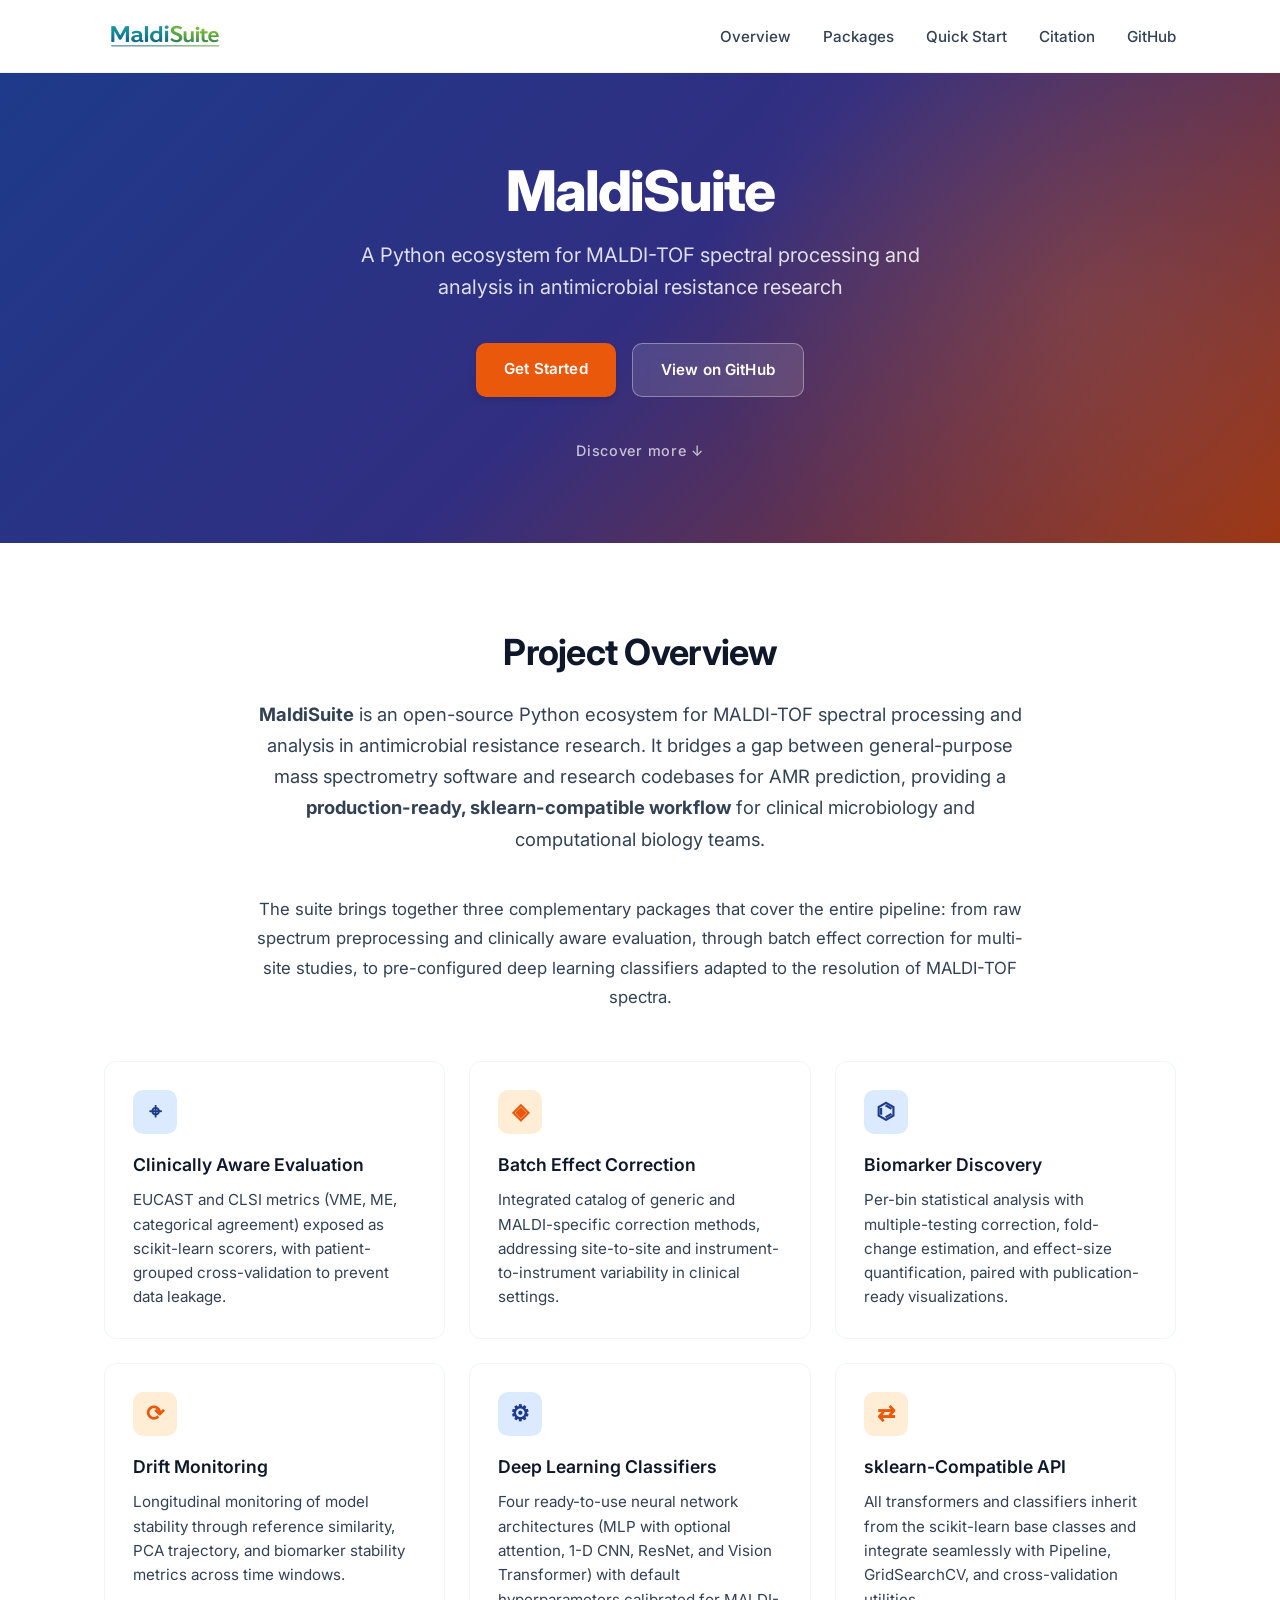
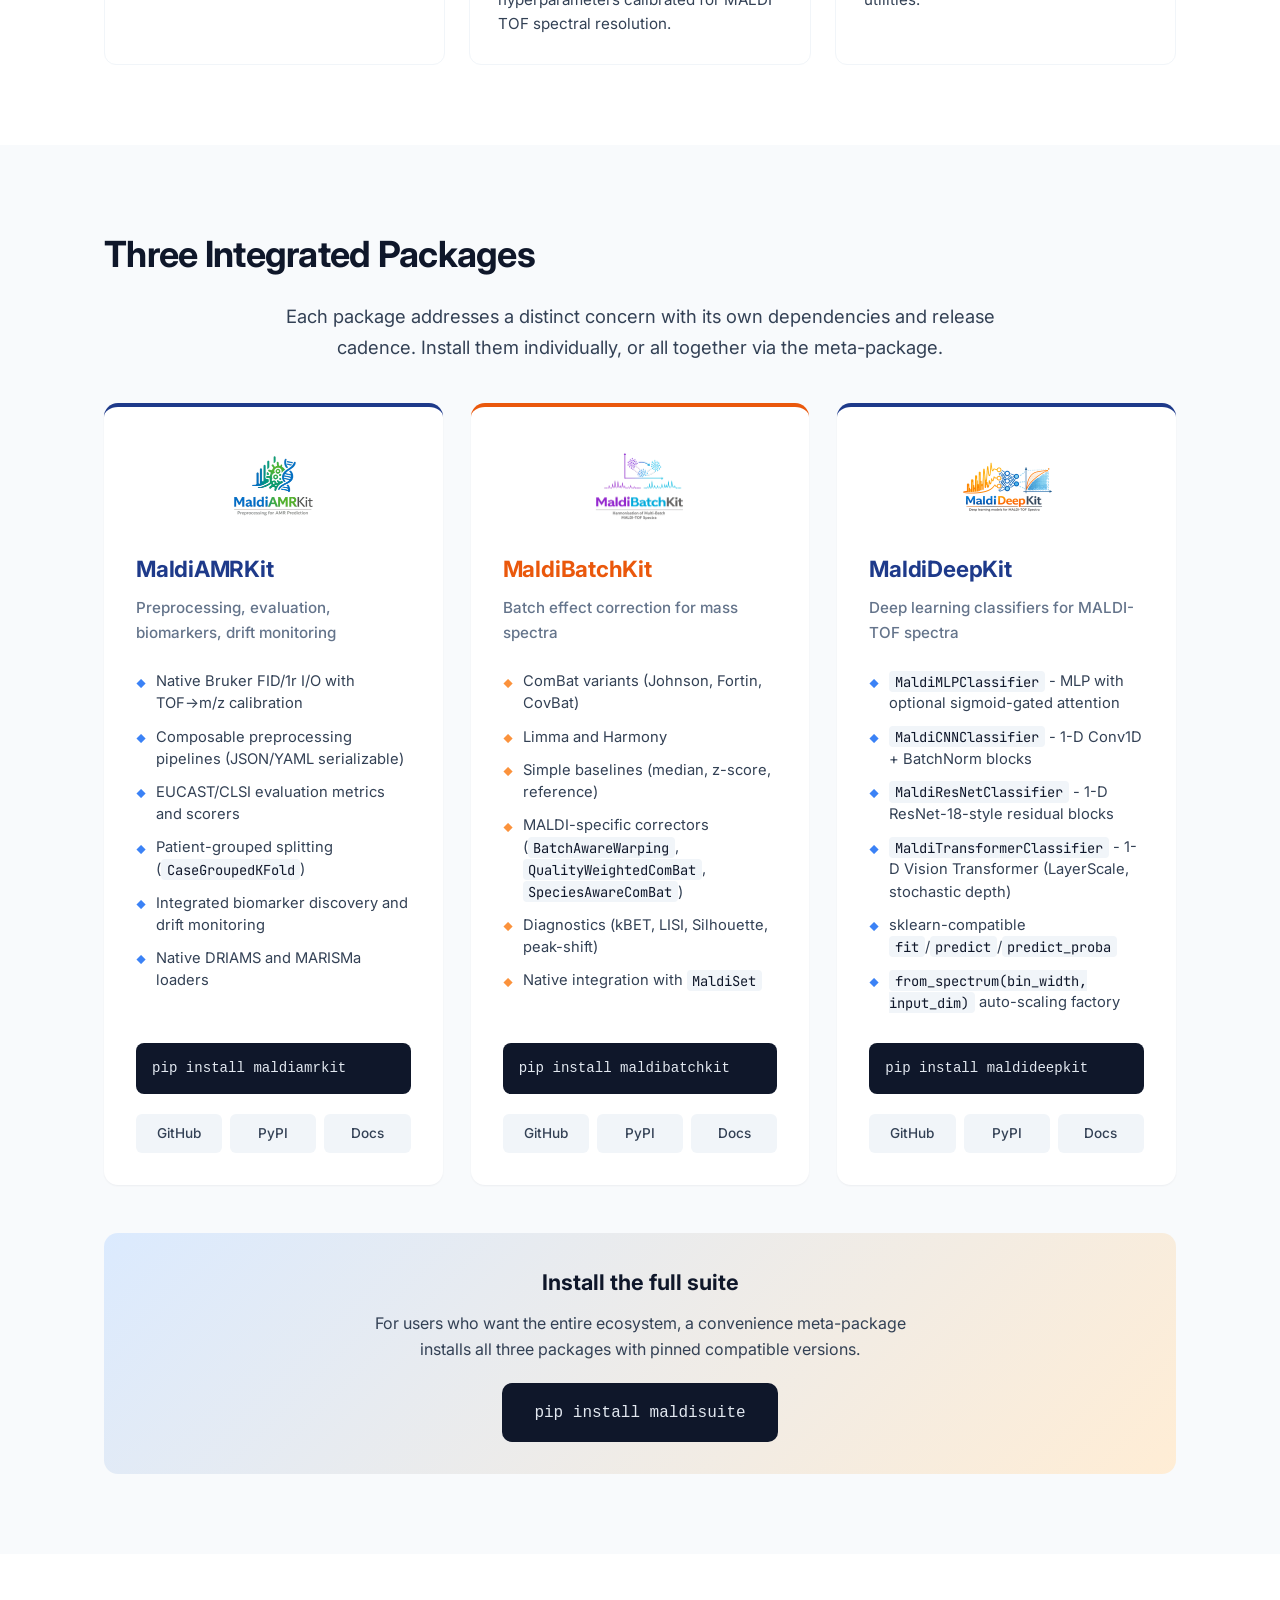
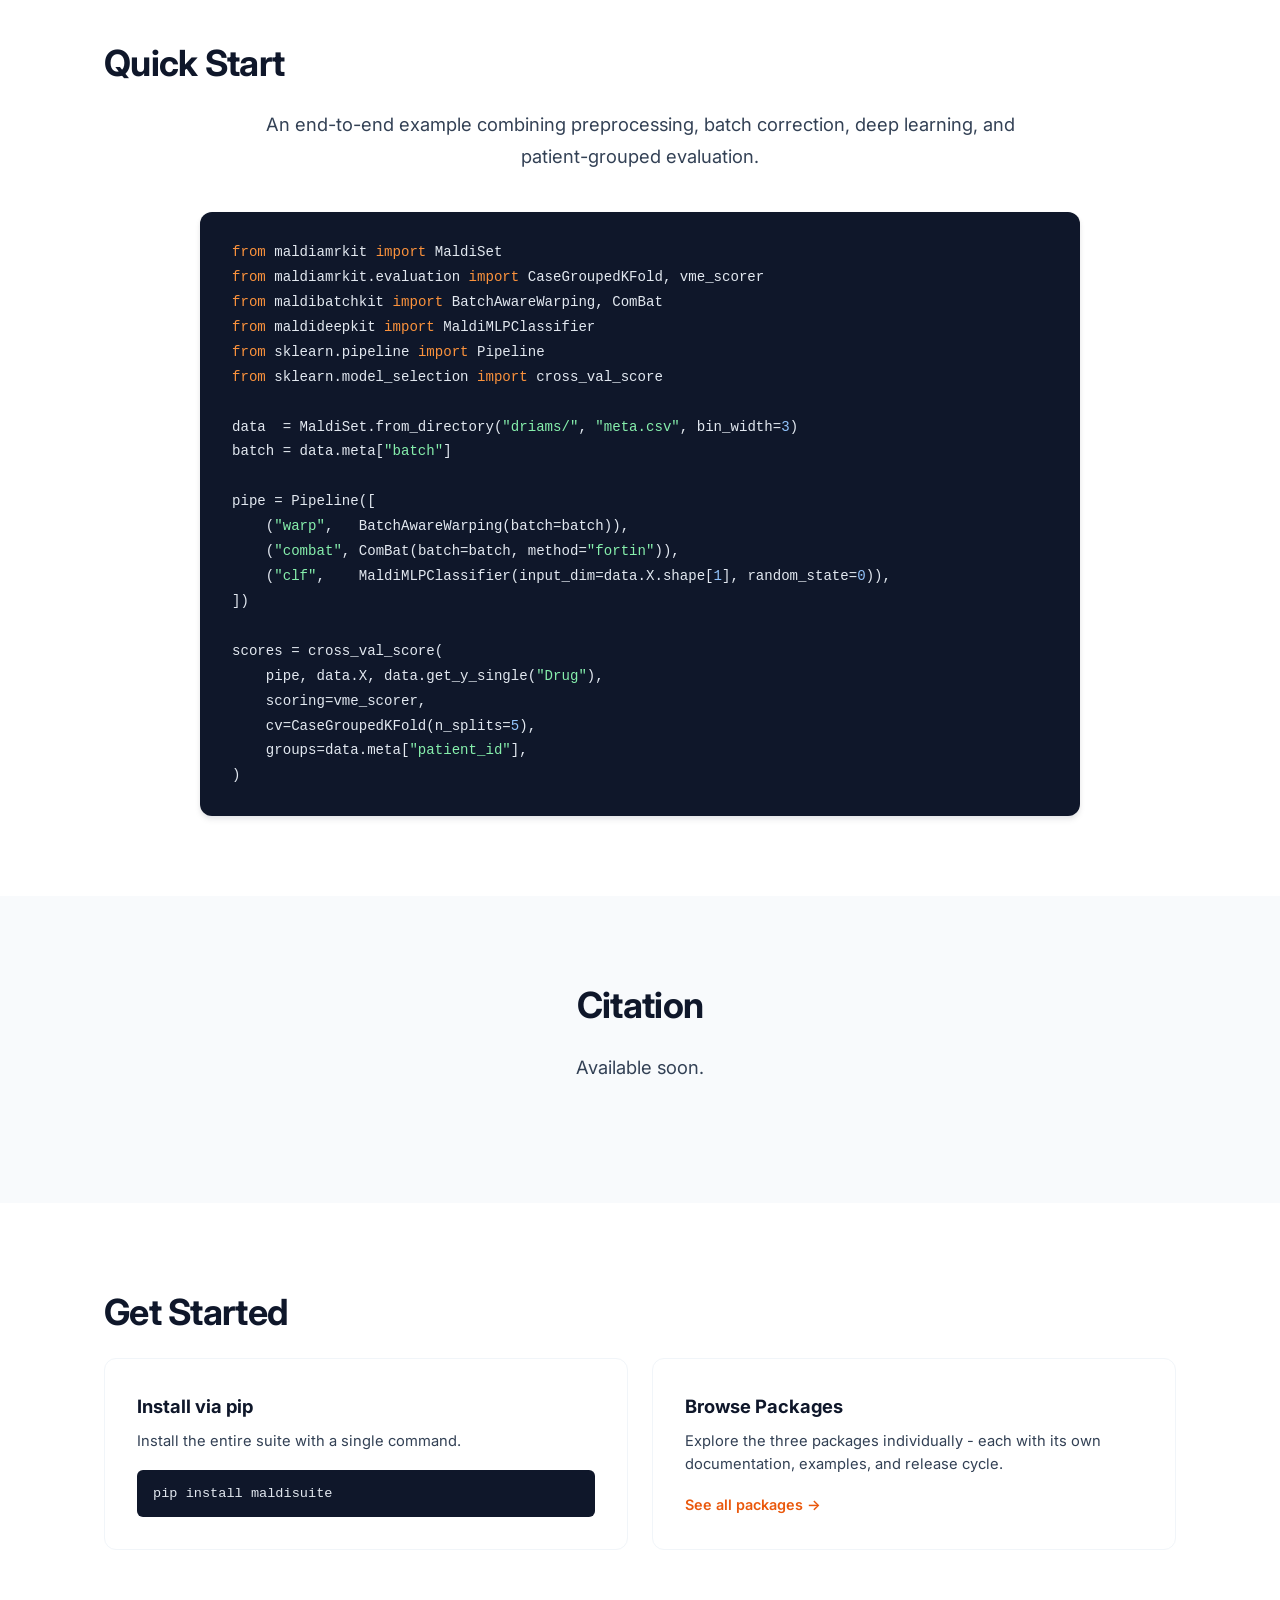
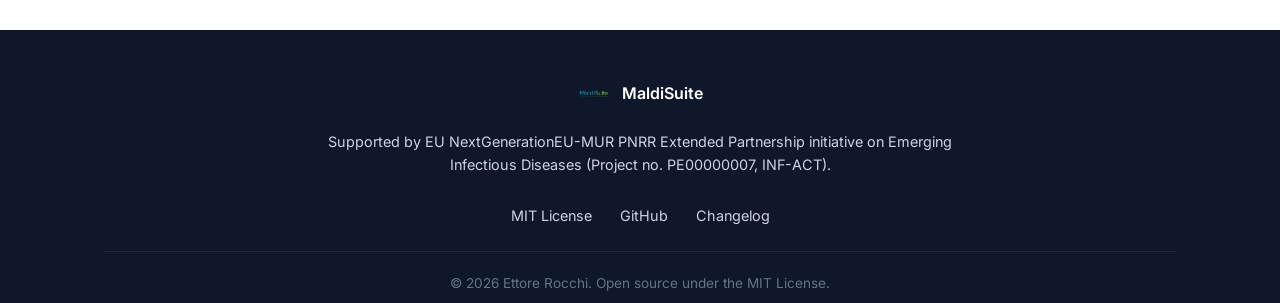
==== index.html @ 47dbbab6 "bump to `0.2.0`" ====
<!DOCTYPE html>
<html lang="en">
<head>
<meta charset="UTF-8" />
<meta name="viewport" content="width=device-width, initial-scale=1.0" />
<title>MaldiSuite - Python Ecosystem for MALDI-TOF Spectral Processing and Analysis in AMR Research</title>
<meta name="description" content="MaldiSuite is a Python ecosystem for MALDI-TOF spectral processing and analysis in antimicrobial resistance research, combining preprocessing, batch correction, and deep learning classifiers." />
<link rel="canonical" href="https://ettorerocchi.github.io/MaldiSuite/" />
<meta name="theme-color" content="#1e3a8a" />
<link rel="icon" type="image/png" sizes="32x32" href="assets/web/favicon-32.png" />
<link rel="apple-touch-icon" sizes="180x180" href="assets/web/apple-touch-icon.png" />

<meta property="og:type" content="website" />
<meta property="og:url" content="https://ettorerocchi.github.io/MaldiSuite/" />
<meta property="og:title" content="MaldiSuite - Python ecosystem for MALDI-TOF AMR research" />
<meta property="og:description" content="A unified Python ecosystem for MALDI-TOF spectral processing and analysis in antimicrobial resistance research: preprocessing, batch correction, and deep learning classifiers in one sklearn-compatible workflow." />
<meta property="og:image" content="https://ettorerocchi.github.io/MaldiSuite/assets/og-preview.png" />
<meta property="og:image:width" content="1200" />
<meta property="og:image:height" content="630" />
<meta property="og:image:alt" content="MaldiSuite - A Python ecosystem for MALDI-TOF spectral processing and analysis in antimicrobial resistance research" />
<meta property="og:site_name" content="MaldiSuite" />

<meta name="twitter:card" content="summary_large_image" />
<meta name="twitter:title" content="MaldiSuite - Python ecosystem for MALDI-TOF AMR research" />
<meta name="twitter:description" content="A unified Python ecosystem for MALDI-TOF spectral processing and analysis in antimicrobial resistance research." />
<meta name="twitter:image" content="https://ettorerocchi.github.io/MaldiSuite/assets/og-preview.png" />
<meta name="twitter:image:alt" content="MaldiSuite landing card" />

<link rel="preconnect" href="https://fonts.googleapis.com">
<link rel="preconnect" href="https://fonts.gstatic.com" crossorigin>
<link href="https://fonts.googleapis.com/css2?family=Inter:wght@400;500;600;700;800&family=JetBrains+Mono:wght@400;500&display=swap" rel="stylesheet">
<link rel="stylesheet" href="css/style.css" />
</head>
<body>

<nav class="navbar">
  <div class="container nav-inner">
    <a href="#" class="nav-brand">
      <img src="assets/web/maldi_suite_logo.png" alt="MaldiSuite" class="brand-logo" width="123" height="32" />
    </a>
    <button class="nav-toggle" id="nav-toggle" aria-label="Toggle navigation" aria-expanded="false" aria-controls="nav-menu">
      <span class="nav-toggle-bar"></span>
      <span class="nav-toggle-bar"></span>
      <span class="nav-toggle-bar"></span>
    </button>
    <ul class="nav-links" id="nav-menu">
      <li><a href="#overview">Overview</a></li>
      <li><a href="#packages">Packages</a></li>
      <li><a href="#quickstart">Quick Start</a></li>
      <li><a href="#citation">Citation</a></li>
      <li><a href="https://github.com/EttoreRocchi/MaldiSuite" target="_blank" rel="noopener">GitHub</a></li>
    </ul>
  </div>
</nav>

<header class="hero">
  <div class="container hero-inner">
    <h1 class="hero-title">MaldiSuite</h1>
    <p class="hero-tagline">
      A Python ecosystem for MALDI-TOF spectral processing and analysis in antimicrobial resistance research
    </p>
    <div class="hero-cta">
      <a href="#quickstart" class="btn btn-primary">Get Started</a>
      <a href="https://github.com/EttoreRocchi/MaldiSuite" target="_blank" rel="noopener" class="btn btn-secondary">View on GitHub</a>
    </div>
    <a href="#overview" class="hero-scroll">Discover more ↓</a>
  </div>
</header>

<section id="overview" class="section section-light">
  <div class="container">
    <h2 class="section-title centered">Project Overview</h2>
    <p class="section-lead centered">
      <strong>MaldiSuite</strong> is an open-source Python ecosystem for MALDI-TOF
      spectral processing and analysis in antimicrobial resistance research.
      It bridges a gap between general-purpose mass spectrometry software and
      research codebases for AMR prediction, providing a <strong>production-ready,
      sklearn-compatible workflow</strong> for clinical microbiology and computational biology teams.
    </p>
    <p class="section-body centered">
      The suite brings together three complementary packages that cover the entire pipeline:
      from raw spectrum preprocessing and clinically aware evaluation, through batch effect
      correction for multi-site studies, to pre-configured deep learning classifiers adapted
      to the resolution of MALDI-TOF spectra.
    </p>

    <div class="feature-grid">
      <div class="feature-card">
        <div class="feature-icon feature-icon-blue">⌖</div>
        <h3>Clinically Aware Evaluation</h3>
        <p>EUCAST and CLSI metrics (VME, ME, categorical agreement) exposed as scikit-learn scorers, with patient-grouped cross-validation to prevent data leakage.</p>
      </div>
      <div class="feature-card">
        <div class="feature-icon feature-icon-orange">◈</div>
        <h3>Batch Effect Correction</h3>
        <p>Integrated catalog of generic and MALDI-specific correction methods, addressing site-to-site and instrument-to-instrument variability in clinical settings.</p>
      </div>
      <div class="feature-card">
        <div class="feature-icon feature-icon-blue">⌬</div>
        <h3>Biomarker Discovery</h3>
        <p>Per-bin statistical analysis with multiple-testing correction, fold-change estimation, and effect-size quantification, paired with publication-ready visualizations.</p>
      </div>
      <div class="feature-card">
        <div class="feature-icon feature-icon-orange">⟳</div>
        <h3>Drift Monitoring</h3>
        <p>Longitudinal monitoring of model stability through reference similarity, PCA trajectory, and biomarker stability metrics across time windows.</p>
      </div>
      <div class="feature-card">
        <div class="feature-icon feature-icon-blue">⚙</div>
        <h3>Deep Learning Classifiers</h3>
        <p>Four ready-to-use neural network architectures (MLP with optional attention, 1-D CNN, ResNet, and Vision Transformer) with default hyperparameters calibrated for MALDI-TOF spectral resolution.</p>
      </div>
      <div class="feature-card">
        <div class="feature-icon feature-icon-orange">⇄</div>
        <h3>sklearn-Compatible API</h3>
        <p>All transformers and classifiers inherit from the scikit-learn base classes and integrate seamlessly with Pipeline, GridSearchCV, and cross-validation utilities.</p>
      </div>
    </div>
  </div>
</section>

<section id="packages" class="section section-alt">
  <div class="container">
    <h2 class="section-title">Three Integrated Packages</h2>
    <p class="section-lead centered">
      Each package addresses a distinct concern with its own dependencies and release cadence.
      Install them individually, or all together via the meta-package.
    </p>

    <div class="package-grid">

      <div class="package-card package-card-blue">
        <img src="assets/web/maldiamrkit_logo.png" alt="MaldiAMRKit logo" class="package-logo" width="96" height="96" loading="lazy" />
        <h3 class="package-name">MaldiAMRKit</h3>
        <p class="package-tagline">Preprocessing, evaluation, biomarkers, drift monitoring</p>
        <ul class="package-features">
          <li>Native Bruker FID/1r I/O with TOF→m/z calibration</li>
          <li>Composable preprocessing pipelines (JSON/YAML serializable)</li>
          <li>EUCAST/CLSI evaluation metrics and scorers</li>
          <li>Patient-grouped splitting (<code>CaseGroupedKFold</code>)</li>
          <li>Integrated biomarker discovery and drift monitoring</li>
          <li>Native DRIAMS and MARISMa loaders</li>
        </ul>
        <div class="copy-wrap">
          <pre class="package-install"><code>pip install maldiamrkit</code></pre>
          <button type="button" class="copy-btn" aria-label="Copy install command">Copy</button>
        </div>
        <div class="package-links">
          <a href="https://github.com/EttoreRocchi/MaldiAMRKit" target="_blank" rel="noopener" class="pkg-link">GitHub</a>
          <a href="https://pypi.org/project/maldiamrkit/" target="_blank" rel="noopener" class="pkg-link">PyPI</a>
          <a href="https://maldiamrkit.readthedocs.io" target="_blank" rel="noopener" class="pkg-link">Docs</a>
        </div>
      </div>

      <div class="package-card package-card-orange">
        <img src="assets/web/maldibatchkit_logo.png" alt="MaldiBatchKit logo" class="package-logo" width="96" height="96" loading="lazy" />
        <h3 class="package-name">MaldiBatchKit</h3>
        <p class="package-tagline">Batch effect correction for mass spectra</p>
        <ul class="package-features">
          <li>ComBat variants (Johnson, Fortin, CovBat)</li>
          <li>Limma and Harmony</li>
          <li>Simple baselines (median, z-score, reference)</li>
          <li>MALDI-specific correctors (<code>BatchAwareWarping</code>, <code>QualityWeightedComBat</code>, <code>SpeciesAwareComBat</code>)</li>
          <li>Diagnostics (kBET, LISI, Silhouette, peak-shift)</li>
          <li>Native integration with <code>MaldiSet</code></li>
        </ul>
        <div class="copy-wrap">
          <pre class="package-install"><code>pip install maldibatchkit</code></pre>
          <button type="button" class="copy-btn" aria-label="Copy install command">Copy</button>
        </div>
        <div class="package-links">
          <a href="https://github.com/EttoreRocchi/MaldiBatchKit" target="_blank" rel="noopener" class="pkg-link">GitHub</a>
          <a href="https://pypi.org/project/maldibatchkit/" target="_blank" rel="noopener" class="pkg-link">PyPI</a>
          <a href="https://maldibatchkit.readthedocs.io" target="_blank" rel="noopener" class="pkg-link">Docs</a>
        </div>
      </div>

      <div class="package-card package-card-blue">
        <img src="assets/web/maldideepkit_logo.png" alt="MaldiDeepKit logo" class="package-logo" width="96" height="96" loading="lazy" />
        <h3 class="package-name">MaldiDeepKit</h3>
        <p class="package-tagline">Deep learning classifiers for MALDI-TOF spectra</p>
        <ul class="package-features">
          <li><code>MaldiMLPClassifier</code> - MLP with optional sigmoid-gated attention</li>
          <li><code>MaldiCNNClassifier</code> - 1-D Conv1D + BatchNorm blocks</li>
          <li><code>MaldiResNetClassifier</code> - 1-D ResNet-18-style residual blocks</li>
          <li><code>MaldiTransformerClassifier</code> - 1-D Vision Transformer (LayerScale, stochastic depth)</li>
          <li>sklearn-compatible <code>fit</code>/<code>predict</code>/<code>predict_proba</code></li>
          <li><code>from_spectrum(bin_width, input_dim)</code> auto-scaling factory</li>
        </ul>
        <div class="copy-wrap">
          <pre class="package-install"><code>pip install maldideepkit</code></pre>
          <button type="button" class="copy-btn" aria-label="Copy install command">Copy</button>
        </div>
        <div class="package-links">
          <a href="https://github.com/EttoreRocchi/MaldiDeepKit" target="_blank" rel="noopener" class="pkg-link">GitHub</a>
          <a href="https://pypi.org/project/maldideepkit/" target="_blank" rel="noopener" class="pkg-link">PyPI</a>
          <a href="https://maldideepkit.readthedocs.io" target="_blank" rel="noopener" class="pkg-link">Docs</a>
        </div>
      </div>

    </div>

    <div class="suite-install">
      <h3>Install the full suite</h3>
      <p>
        For users who want the entire ecosystem, a convenience meta-package
        installs all three packages with pinned compatible versions.
      </p>
      <div class="copy-wrap copy-wrap-suite">
        <pre class="suite-install-cmd"><code>pip install maldisuite</code></pre>
        <button type="button" class="copy-btn copy-btn-suite" aria-label="Copy install command">Copy</button>
      </div>
    </div>
  </div>
</section>

<section id="quickstart" class="section section-light">
  <div class="container">
    <h2 class="section-title">Quick Start</h2>
    <p class="section-lead centered">
      An end-to-end example combining preprocessing, batch correction, deep learning,
      and patient-grouped evaluation.
    </p>
    <pre class="code-block"><code><span class="c-kw">from</span> maldiamrkit <span class="c-kw">import</span> MaldiSet
<span class="c-kw">from</span> maldiamrkit.evaluation <span class="c-kw">import</span> CaseGroupedKFold, vme_scorer
<span class="c-kw">from</span> maldibatchkit <span class="c-kw">import</span> BatchAwareWarping, ComBat
<span class="c-kw">from</span> maldideepkit <span class="c-kw">import</span> MaldiMLPClassifier
<span class="c-kw">from</span> sklearn.pipeline <span class="c-kw">import</span> Pipeline
<span class="c-kw">from</span> sklearn.model_selection <span class="c-kw">import</span> cross_val_score

data  = MaldiSet.from_directory(<span class="c-str">"driams/"</span>, <span class="c-str">"meta.csv"</span>, bin_width=<span class="c-num">3</span>)
batch = data.meta[<span class="c-str">"batch"</span>]

pipe = Pipeline([
    (<span class="c-str">"warp"</span>,   BatchAwareWarping(batch=batch)),
    (<span class="c-str">"combat"</span>, ComBat(batch=batch, method=<span class="c-str">"fortin"</span>)),
    (<span class="c-str">"clf"</span>,    MaldiMLPClassifier(input_dim=data.X.shape[<span class="c-num">1</span>], random_state=<span class="c-num">0</span>)),
])

scores = cross_val_score(
    pipe, data.X, data.get_y_single(<span class="c-str">"Drug"</span>),
    scoring=vme_scorer,
    cv=CaseGroupedKFold(n_splits=<span class="c-num">5</span>),
    groups=data.meta[<span class="c-str">"patient_id"</span>],
)</code></pre>
  </div>
</section>

<section id="citation" class="section section-alt">
  <div class="container">
    <h2 class="section-title centered">Citation</h2>
    <p class="section-lead centered">Available soon.</p>
  </div>
</section>

<section id="get-started" class="section section-light">
  <div class="container">
    <h2 class="section-title">Get Started</h2>
    <div class="cta-grid">
      <a href="https://pypi.org/project/maldisuite/" target="_blank" rel="noopener" class="cta-card">
        <h3>Install via pip</h3>
        <p>Install the entire suite with a single command.</p>
        <pre class="cta-cmd"><code>pip install maldisuite</code></pre>
      </a>
      <a href="#packages" class="cta-card">
        <h3>Browse Packages</h3>
        <p>Explore the three packages individually - each with its own documentation, examples, and release cycle.</p>
        <span class="cta-link">See all packages →</span>
      </a>
    </div>
  </div>
</section>

<footer class="footer">
  <div class="container footer-inner">
    <div class="footer-brand">
      <img src="assets/web/maldi_suite_logo.png" alt="" class="brand-logo-footer" width="32" height="32" />
      <span>MaldiSuite</span>
    </div>
    <p class="footer-funding">
      Supported by EU NextGenerationEU-MUR PNRR Extended Partnership initiative
      on Emerging Infectious Diseases (Project no. PE00000007, INF-ACT).
    </p>
    <div class="footer-links">
      <a href="https://github.com/EttoreRocchi/MaldiSuite/blob/main/LICENSE" target="_blank" rel="noopener">MIT License</a>
      <a href="https://github.com/EttoreRocchi/MaldiSuite" target="_blank" rel="noopener">GitHub</a>
      <a href="https://github.com/EttoreRocchi/MaldiSuite/blob/main/CHANGELOG.md" target="_blank" rel="noopener">Changelog</a>
    </div>
    <p class="footer-copyright">© 2026 Ettore Rocchi. Open source under the MIT License.</p>
  </div>
</footer>

<span id="copy-status" class="sr-only" role="status" aria-live="polite"></span>

<script src="js/main.js"></script>
</body>
</html>
---- css/style.css ----
*, *::before, *::after {
  box-sizing: border-box;
  margin: 0;
  padding: 0;
}

html {
  scroll-behavior: smooth;
  scroll-padding-top: 72px;
}

body {
  font-family: 'Inter', -apple-system, BlinkMacSystemFont, 'Segoe UI', sans-serif;
  font-size: 16px;
  line-height: 1.65;
  color: #0f172a;
  background-color: #ffffff;
  -webkit-font-smoothing: antialiased;
  -moz-osx-font-smoothing: grayscale;
}

:root {
  --blue-primary: #1e3a8a;
  --blue-accent:  #3b82f6;
  --blue-soft:    #dbeafe;
  --orange-primary: #ea580c;
  --orange-accent:  #fb923c;
  --orange-soft:    #ffedd5;
  --gray-900: #0f172a;
  --gray-700: #334155;
  --gray-500: #64748b;
  --gray-300: #cbd5e1;
  --gray-100: #f1f5f9;
  --gray-50:  #f8fafc;
  --white:    #ffffff;
  --shadow-sm: 0 1px 2px rgba(15, 23, 42, 0.05);
  --shadow-md: 0 4px 6px rgba(15, 23, 42, 0.07), 0 2px 4px rgba(15, 23, 42, 0.05);
  --shadow-lg: 0 10px 15px rgba(15, 23, 42, 0.1), 0 4px 6px rgba(15, 23, 42, 0.05);
}

.container {
  max-width: 1120px;
  margin: 0 auto;
  padding: 0 1.5rem;
}

.section {
  padding: 5rem 0;
}

.section-light {
  background-color: var(--white);
}

.section-alt {
  background-color: var(--gray-50);
}

.section-title {
  font-size: 2.25rem;
  font-weight: 700;
  color: var(--gray-900);
  margin-bottom: 1rem;
  text-align: left;
  letter-spacing: -0.02em;
}

.section-lead {
  font-size: 1.15rem;
  color: var(--gray-700);
  margin-bottom: 2.5rem;
  max-width: 780px;
  line-height: 1.7;
}

.section-lead.centered {
  margin-left: auto;
  margin-right: auto;
  text-align: center;
}

.section-title.centered {
  text-align: center;
}

.section-body {
  font-size: 1.05rem;
  color: var(--gray-700);
  margin-bottom: 3rem;
  max-width: 780px;
  line-height: 1.75;
}

.section-body.centered {
  margin-left: auto;
  margin-right: auto;
  text-align: center;
}

.navbar {
  position: sticky;
  top: 0;
  background-color: rgba(255, 255, 255, 0.95);
  backdrop-filter: blur(12px);
  -webkit-backdrop-filter: blur(12px);
  border-bottom: 1px solid var(--gray-100);
  z-index: 100;
}

.nav-inner {
  display: flex;
  align-items: center;
  justify-content: space-between;
  height: 72px;
}

.nav-brand {
  display: flex;
  align-items: center;
  gap: 0.75rem;
  text-decoration: none;
  color: var(--gray-900);
  font-weight: 700;
  font-size: 1.1rem;
}

.nav-links {
  display: flex;
  align-items: center;
  gap: 2rem;
  list-style: none;
}

.nav-links a {
  color: var(--gray-700);
  text-decoration: none;
  font-weight: 500;
  font-size: 0.95rem;
  transition: color 0.15s ease;
}

.nav-links a:hover {
  color: var(--orange-primary);
}

.nav-toggle {
  display: none;
  background: transparent;
  border: 0;
  padding: 0.5rem;
  cursor: pointer;
  width: 40px;
  height: 40px;
  flex-direction: column;
  justify-content: center;
  align-items: center;
  gap: 5px;
  border-radius: 6px;
  transition: background-color 0.15s ease;
}

.nav-toggle:hover {
  background-color: var(--gray-100);
}

.nav-toggle-bar {
  display: block;
  width: 22px;
  height: 2px;
  background-color: var(--gray-900);
  border-radius: 2px;
  transition: transform 0.2s ease, opacity 0.2s ease;
}

.nav-toggle[aria-expanded="true"] .nav-toggle-bar:nth-child(1) {
  transform: translateY(7px) rotate(45deg);
}
.nav-toggle[aria-expanded="true"] .nav-toggle-bar:nth-child(2) {
  opacity: 0;
}
.nav-toggle[aria-expanded="true"] .nav-toggle-bar:nth-child(3) {
  transform: translateY(-7px) rotate(-45deg);
}

@media (max-width: 768px) {
  .nav-toggle {
    display: flex;
  }
  .nav-links {
    position: absolute;
    top: 72px;
    left: 0;
    right: 0;
    flex-direction: column;
    align-items: stretch;
    gap: 0;
    padding: 0.5rem 1.5rem 1rem;
    background-color: rgba(255, 255, 255, 0.98);
    backdrop-filter: blur(12px);
    -webkit-backdrop-filter: blur(12px);
    border-bottom: 1px solid var(--gray-100);
    box-shadow: var(--shadow-md);
    transform: translateY(-12px);
    opacity: 0;
    visibility: hidden;
    pointer-events: none;
    transition: transform 0.2s ease, opacity 0.2s ease, visibility 0.2s ease;
  }
  .nav-links.is-open {
    transform: translateY(0);
    opacity: 1;
    visibility: visible;
    pointer-events: auto;
  }
  .nav-links li {
    width: 100%;
  }
  .nav-links a {
    display: block;
    padding: 0.85rem 0.5rem;
    border-bottom: 1px solid var(--gray-100);
    font-size: 1rem;
  }
  .nav-links li:last-child a {
    border-bottom: 0;
  }
}

.brand-logo {
  height: 32px;
  width: auto;
  display: inline-block;
}

.brand-logo-footer {
  width: 32px;
  height: 32px;
  object-fit: contain;
  border-radius: 6px;
  display: inline-block;
}

.hero {
  background: linear-gradient(135deg, #1e3a8a 0%, #312e81 50%, #9a3412 100%);
  color: var(--white);
  padding: 5.5rem 0 5rem;
  position: relative;
  overflow: hidden;
}

.hero::before {
  content: '';
  position: absolute;
  top: -50%;
  right: -20%;
  width: 70%;
  height: 200%;
  background: radial-gradient(ellipse, rgba(251, 146, 60, 0.15), transparent 60%);
  pointer-events: none;
}

.hero-inner {
  position: relative;
  z-index: 1;
  text-align: center;
}

.hero-title {
  font-size: 3.5rem;
  font-weight: 800;
  letter-spacing: -0.035em;
  margin-bottom: 1rem;
  line-height: 1.1;
}

.hero-tagline {
  font-size: 1.25rem;
  color: rgba(255, 255, 255, 0.85);
  max-width: 620px;
  margin: 0 auto 2.5rem;
  line-height: 1.6;
  font-weight: 400;
}

.hero-cta {
  display: flex;
  gap: 1rem;
  justify-content: center;
  flex-wrap: wrap;
  margin-bottom: 2.5rem;
}

.hero-scroll {
  color: rgba(255, 255, 255, 0.7);
  text-decoration: none;
  font-size: 0.9rem;
  font-weight: 500;
  letter-spacing: 0.05em;
  transition: color 0.15s ease;
}

.hero-scroll:hover {
  color: var(--orange-accent);
}

@media (max-width: 640px) {
  .hero-title {
    font-size: 2.25rem;
  }
  .hero-tagline {
    font-size: 1.05rem;
  }
}

.btn {
  display: inline-block;
  padding: 0.85rem 1.75rem;
  border-radius: 10px;
  font-weight: 600;
  font-size: 0.95rem;
  text-decoration: none;
  cursor: pointer;
  border: none;
  transition: all 0.2s ease;
  letter-spacing: 0.01em;
}

.btn-primary {
  background-color: var(--orange-primary);
  color: var(--white);
  box-shadow: var(--shadow-md);
}

.btn-primary:hover {
  background-color: var(--orange-accent);
  transform: translateY(-1px);
  box-shadow: var(--shadow-lg);
}

.btn-secondary {
  background-color: rgba(255, 255, 255, 0.12);
  color: var(--white);
  border: 1px solid rgba(255, 255, 255, 0.35);
  backdrop-filter: blur(8px);
}

.btn-secondary:hover {
  background-color: rgba(255, 255, 255, 0.22);
  border-color: rgba(255, 255, 255, 0.55);
}

.btn-outline {
  background-color: transparent;
  color: var(--blue-primary);
  border: 1.5px solid var(--blue-primary);
  font-family: inherit;
  font-size: 0.9rem;
}

.btn-outline:hover {
  background-color: var(--blue-primary);
  color: var(--white);
}

.feature-grid {
  display: grid;
  grid-template-columns: repeat(auto-fit, minmax(280px, 1fr));
  gap: 1.5rem;
  margin-top: 2rem;
}

.feature-card {
  background-color: var(--white);
  padding: 1.75rem;
  border-radius: 12px;
  border: 1px solid var(--gray-100);
  transition: transform 0.2s ease, box-shadow 0.2s ease, border-color 0.2s ease;
}

.feature-card:hover {
  transform: translateY(-3px);
  box-shadow: var(--shadow-md);
  border-color: var(--gray-300);
}

.feature-icon {
  display: inline-flex;
  align-items: center;
  justify-content: center;
  width: 44px;
  height: 44px;
  border-radius: 10px;
  font-size: 1.4rem;
  font-weight: 600;
  margin-bottom: 1rem;
}

.feature-icon-blue {
  background-color: var(--blue-soft);
  color: var(--blue-primary);
}

.feature-icon-orange {
  background-color: var(--orange-soft);
  color: var(--orange-primary);
}

.feature-card h3 {
  font-size: 1.1rem;
  font-weight: 600;
  margin-bottom: 0.6rem;
  color: var(--gray-900);
}

.feature-card p {
  font-size: 0.95rem;
  color: var(--gray-700);
  line-height: 1.6;
}

.package-grid {
  display: grid;
  grid-template-columns: repeat(auto-fit, minmax(320px, 1fr));
  gap: 1.75rem;
  margin-top: 2rem;
}

.package-card {
  background-color: var(--white);
  border-radius: 14px;
  padding: 2rem;
  border-top: 4px solid;
  box-shadow: var(--shadow-sm);
  transition: transform 0.2s ease, box-shadow 0.2s ease;
  display: flex;
  flex-direction: column;
}

.package-card:hover {
  transform: translateY(-4px);
  box-shadow: var(--shadow-lg);
}

.package-card-blue {
  border-top-color: var(--blue-primary);
}

.package-card-orange {
  border-top-color: var(--orange-primary);
}

.package-logo {
  display: block;
  width: 96px;
  height: 96px;
  object-fit: contain;
  margin: 0 auto 1rem;
}

.package-name {
  font-size: 1.4rem;
  font-weight: 700;
  margin-bottom: 0.4rem;
  color: var(--gray-900);
  letter-spacing: -0.01em;
}

.package-card-blue .package-name {
  color: var(--blue-primary);
}

.package-card-orange .package-name {
  color: var(--orange-primary);
}

.package-tagline {
  font-size: 0.95rem;
  color: var(--gray-500);
  margin-bottom: 1.25rem;
  font-weight: 500;
}

.package-features {
  list-style: none;
  margin-bottom: 1.5rem;
  flex-grow: 1;
}

.package-features li {
  font-size: 0.92rem;
  color: var(--gray-700);
  padding: 0.35rem 0 0.35rem 1.25rem;
  position: relative;
  line-height: 1.5;
}

.package-features li::before {
  content: '◆';
  position: absolute;
  left: 0;
  color: var(--blue-accent);
  font-size: 0.6rem;
  top: 0.75rem;
}

.package-card-orange .package-features li::before {
  color: var(--orange-accent);
}

.package-features code {
  font-family: 'JetBrains Mono', ui-monospace, monospace;
  font-size: 0.86rem;
  background-color: var(--gray-100);
  padding: 0.1rem 0.35rem;
  border-radius: 4px;
  color: var(--gray-900);
}

.package-install {
  background-color: var(--gray-900);
  color: #e2e8f0;
  padding: 0.85rem 1rem;
  border-radius: 8px;
  font-family: 'JetBrains Mono', ui-monospace, monospace;
  font-size: 0.88rem;
  margin-bottom: 0;
  overflow-x: auto;
}

.package-install code {
  background: none;
  color: inherit;
  padding: 0;
}

.copy-wrap {
  position: relative;
  margin-bottom: 1.25rem;
}

.copy-btn {
  position: absolute;
  top: 0.4rem;
  right: 0.4rem;
  padding: 0.25rem 0.6rem;
  font-family: 'JetBrains Mono', ui-monospace, monospace;
  font-size: 0.72rem;
  font-weight: 500;
  letter-spacing: 0.02em;
  color: #e2e8f0;
  background-color: rgba(255, 255, 255, 0.08);
  border: 1px solid rgba(255, 255, 255, 0.15);
  border-radius: 5px;
  cursor: pointer;
  opacity: 0;
  transition: opacity 0.15s ease, background-color 0.15s ease, color 0.15s ease, border-color 0.15s ease;
}

.copy-wrap:hover .copy-btn,
.copy-btn:focus-visible {
  opacity: 1;
}

.copy-btn:hover {
  background-color: rgba(255, 255, 255, 0.18);
  border-color: rgba(255, 255, 255, 0.3);
}

.copy-btn.is-copied {
  opacity: 1;
  background-color: rgba(34, 197, 94, 0.18);
  border-color: rgba(34, 197, 94, 0.5);
  color: #86efac;
}

.copy-wrap-suite {
  display: inline-block;
  margin-bottom: 0;
}

.copy-btn-suite {
  top: 0.55rem;
  right: 0.55rem;
}

@media (max-width: 768px) {
  .copy-btn {
    opacity: 1;
  }
}

.package-links {
  display: flex;
  gap: 0.5rem;
  flex-wrap: wrap;
}

.pkg-link {
  flex: 1;
  text-align: center;
  padding: 0.5rem 0.75rem;
  border-radius: 6px;
  text-decoration: none;
  font-size: 0.85rem;
  font-weight: 500;
  background-color: var(--gray-100);
  color: var(--gray-700);
  transition: background-color 0.15s ease, color 0.15s ease;
  min-width: 70px;
}

.pkg-link:hover {
  background-color: var(--blue-primary);
  color: var(--white);
}

.package-card-orange .pkg-link:hover {
  background-color: var(--orange-primary);
}

.suite-install {
  margin-top: 3rem;
  padding: 2rem;
  background: linear-gradient(135deg, var(--blue-soft) 0%, var(--orange-soft) 100%);
  border-radius: 14px;
  text-align: center;
}

.suite-install h3 {
  font-size: 1.35rem;
  font-weight: 700;
  color: var(--gray-900);
  margin-bottom: 0.6rem;
}

.suite-install p {
  font-size: 1rem;
  color: var(--gray-700);
  margin-bottom: 1.25rem;
  max-width: 560px;
  margin-left: auto;
  margin-right: auto;
}

.suite-install-cmd {
  display: inline-block;
  background-color: var(--gray-900);
  color: #e2e8f0;
  padding: 1rem 2rem;
  border-radius: 10px;
  font-family: 'JetBrains Mono', ui-monospace, monospace;
  font-size: 1rem;
  font-weight: 500;
}

.suite-install-cmd code {
  background: none;
  color: inherit;
}

.code-block {
  background-color: var(--gray-900);
  color: #e2e8f0;
  padding: 1.75rem 2rem;
  border-radius: 12px;
  font-family: 'JetBrains Mono', ui-monospace, monospace;
  font-size: 0.88rem;
  line-height: 1.7;
  overflow-x: auto;
  box-shadow: var(--shadow-md);
  max-width: 880px;
  margin: 2rem auto 0;
}

.code-block .c-kw { color: #fb923c; font-weight: 500; }
.code-block .c-str { color: #86efac; }
.code-block .c-num { color: #93c5fd; }

.cta-grid {
  display: grid;
  grid-template-columns: repeat(auto-fit, minmax(280px, 1fr));
  gap: 1.5rem;
}

.cta-card {
  background-color: var(--white);
  border: 1px solid var(--gray-100);
  border-radius: 12px;
  padding: 2rem;
  text-decoration: none;
  color: inherit;
  transition: all 0.2s ease;
  display: flex;
  flex-direction: column;
}

.cta-card:hover {
  border-color: var(--blue-accent);
  transform: translateY(-3px);
  box-shadow: var(--shadow-md);
}

.cta-card h3 {
  font-size: 1.15rem;
  font-weight: 700;
  color: var(--gray-900);
  margin-bottom: 0.5rem;
}

.cta-card p {
  font-size: 0.92rem;
  color: var(--gray-700);
  margin-bottom: 1rem;
  flex-grow: 1;
  line-height: 1.6;
}

.cta-link {
  color: var(--orange-primary);
  font-weight: 600;
  font-size: 0.9rem;
}

.cta-cmd {
  background-color: var(--gray-900);
  color: #e2e8f0;
  padding: 0.7rem 1rem;
  border-radius: 6px;
  font-family: 'JetBrains Mono', ui-monospace, monospace;
  font-size: 0.85rem;
}

.cta-cmd code {
  background: none;
  color: inherit;
}

.citation-card {
  max-width: 780px;
  margin: 0 auto;
  background-color: var(--white);
  border: 1px solid var(--gray-100);
  border-radius: 14px;
  padding: 1.75rem 1.75rem 1.5rem;
  box-shadow: var(--shadow-sm);
}

.citation-status {
  display: flex;
  align-items: center;
  flex-wrap: wrap;
  gap: 0.75rem;
  margin-bottom: 1.1rem;
}

.citation-badge {
  display: inline-block;
  padding: 0.25rem 0.7rem;
  background-color: var(--orange-soft);
  color: var(--orange-primary);
  border-radius: 999px;
  font-size: 0.78rem;
  font-weight: 600;
  letter-spacing: 0.04em;
  text-transform: uppercase;
}

.citation-venue {
  font-size: 0.92rem;
  color: var(--gray-500);
  font-weight: 500;
}

.citation-note {
  font-size: 0.95rem;
  color: var(--gray-700);
  margin-bottom: 0.75rem;
}

.citation-bib {
  background-color: var(--gray-900);
  color: #e2e8f0;
  padding: 1.1rem 1.25rem;
  border-radius: 10px;
  font-family: 'JetBrains Mono', ui-monospace, monospace;
  font-size: 0.82rem;
  line-height: 1.55;
  overflow-x: auto;
  margin: 0;
}

.citation-bib code {
  background: none;
  color: inherit;
  padding: 0;
}

.footer {
  background-color: var(--gray-900);
  color: var(--gray-300);
  padding: 3rem 0 2rem;
}

.footer-inner {
  text-align: center;
}

.footer-brand {
  display: inline-flex;
  align-items: center;
  gap: 0.75rem;
  margin-bottom: 1.25rem;
  color: var(--white);
  font-weight: 600;
  font-size: 1rem;
}

.footer-funding {
  font-size: 0.9rem;
  color: var(--gray-300);
  max-width: 640px;
  margin: 0 auto 1.75rem;
  line-height: 1.6;
}

.footer-links {
  display: flex;
  justify-content: center;
  gap: 1.75rem;
  flex-wrap: wrap;
  margin-bottom: 1.5rem;
}

.footer-links a {
  color: var(--gray-300);
  text-decoration: none;
  font-size: 0.9rem;
  transition: color 0.15s ease;
}

.footer-links a:hover {
  color: var(--orange-accent);
}

.footer-copyright {
  font-size: 0.85rem;
  color: var(--gray-500);
  margin-top: 1rem;
  padding-top: 1.25rem;
  border-top: 1px solid #1e293b;
}

@media (max-width: 640px) {
  .section {
    padding: 3.5rem 0;
  }
  .section-title {
    font-size: 1.75rem;
  }
  .code-block {
    font-size: 0.78rem;
    padding: 1.25rem;
  }
}

.sr-only {
  position: absolute;
  width: 1px;
  height: 1px;
  padding: 0;
  margin: -1px;
  overflow: hidden;
  clip: rect(0, 0, 0, 0);
  white-space: nowrap;
  border: 0;
}

@media (prefers-reduced-motion: reduce) {
  html {
    scroll-behavior: auto;
  }
  *,
  *::before,
  *::after {
    animation-duration: 0.01ms !important;
    animation-iteration-count: 1 !important;
    transition-duration: 0.01ms !important;
    scroll-behavior: auto !important;
  }
}
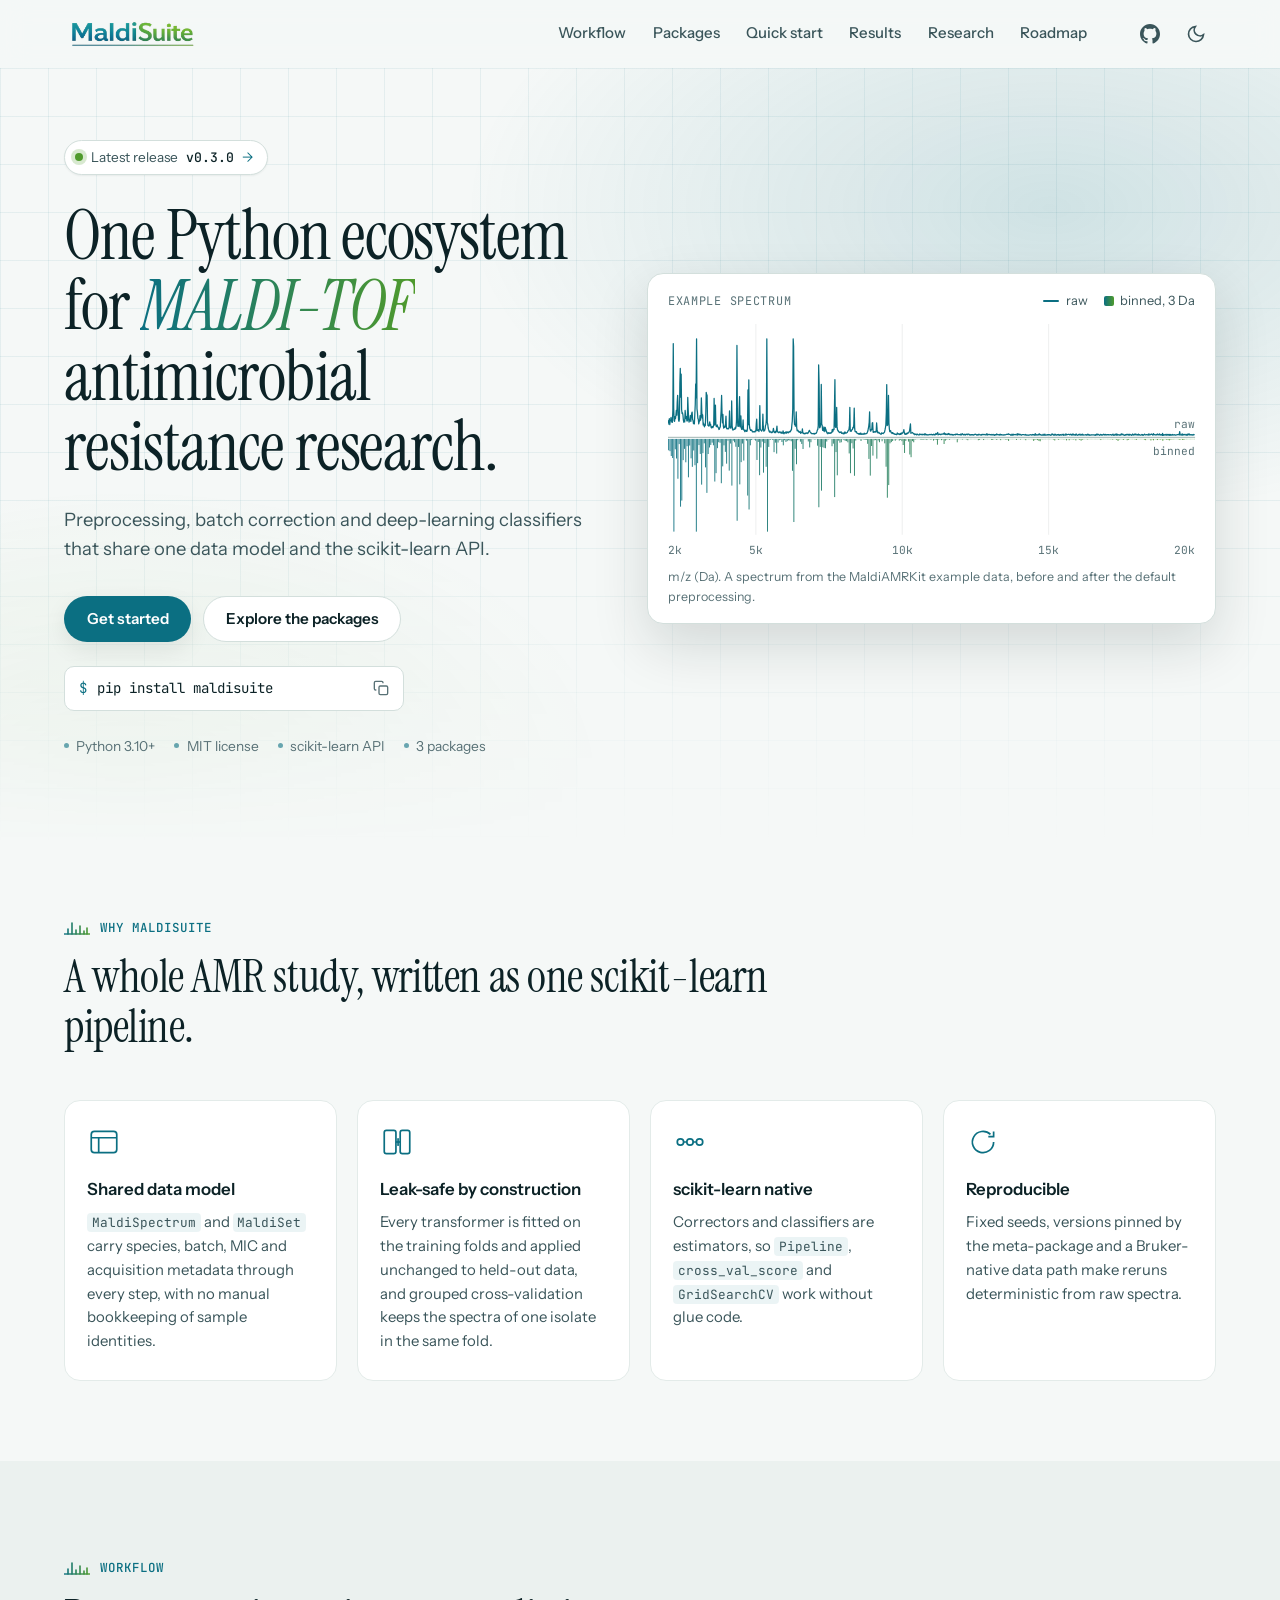
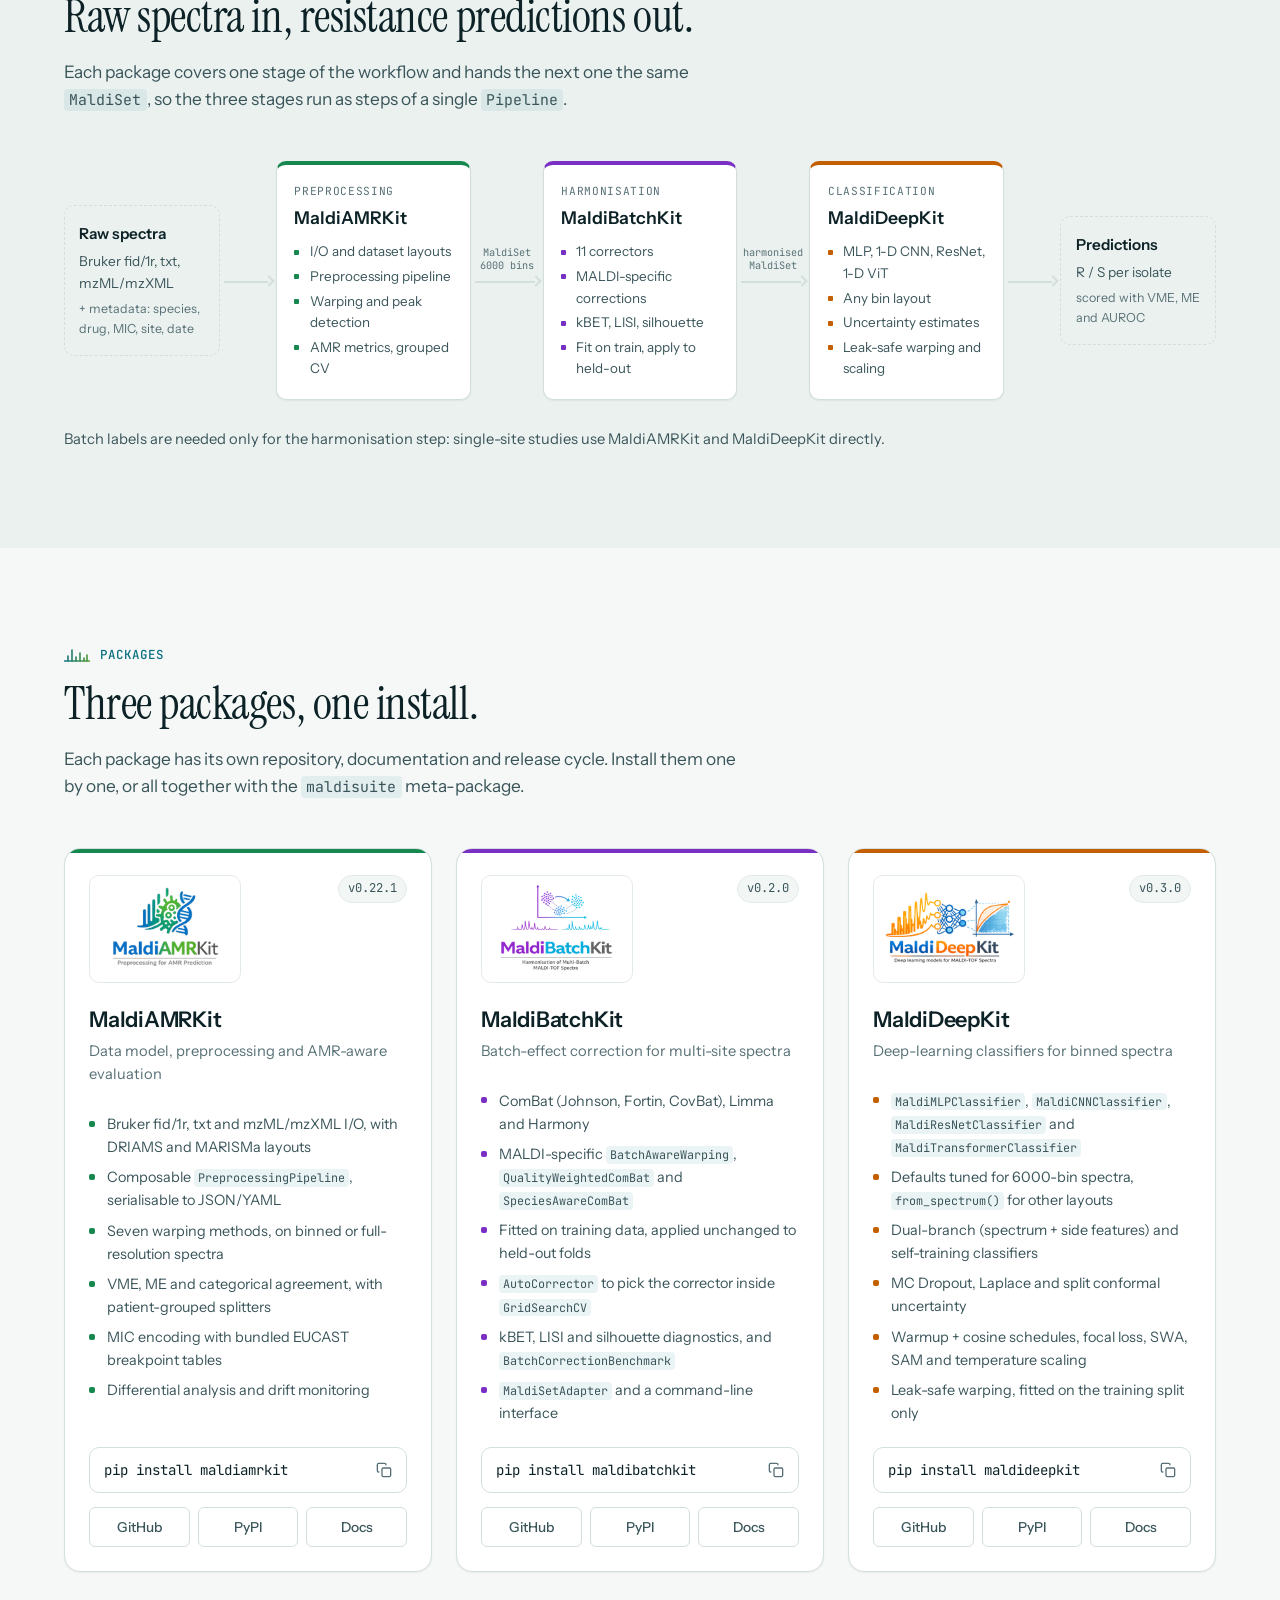
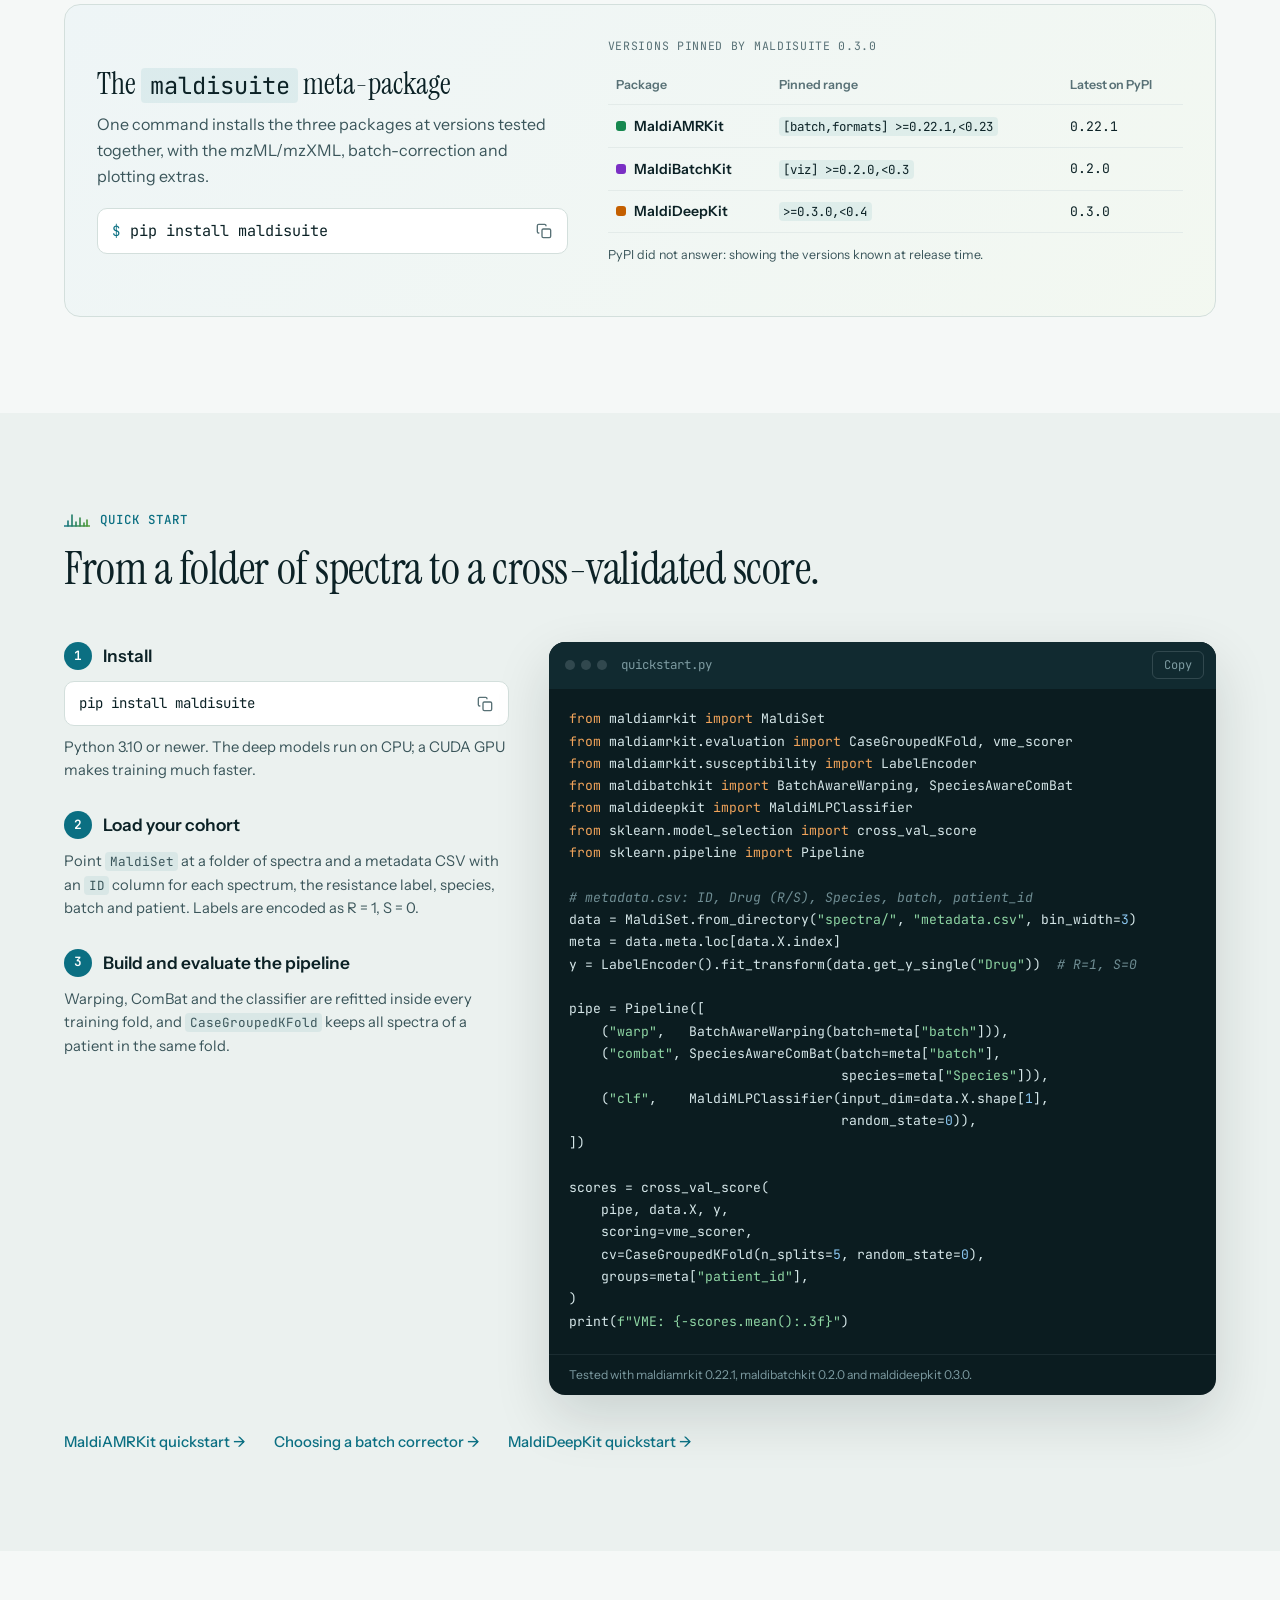
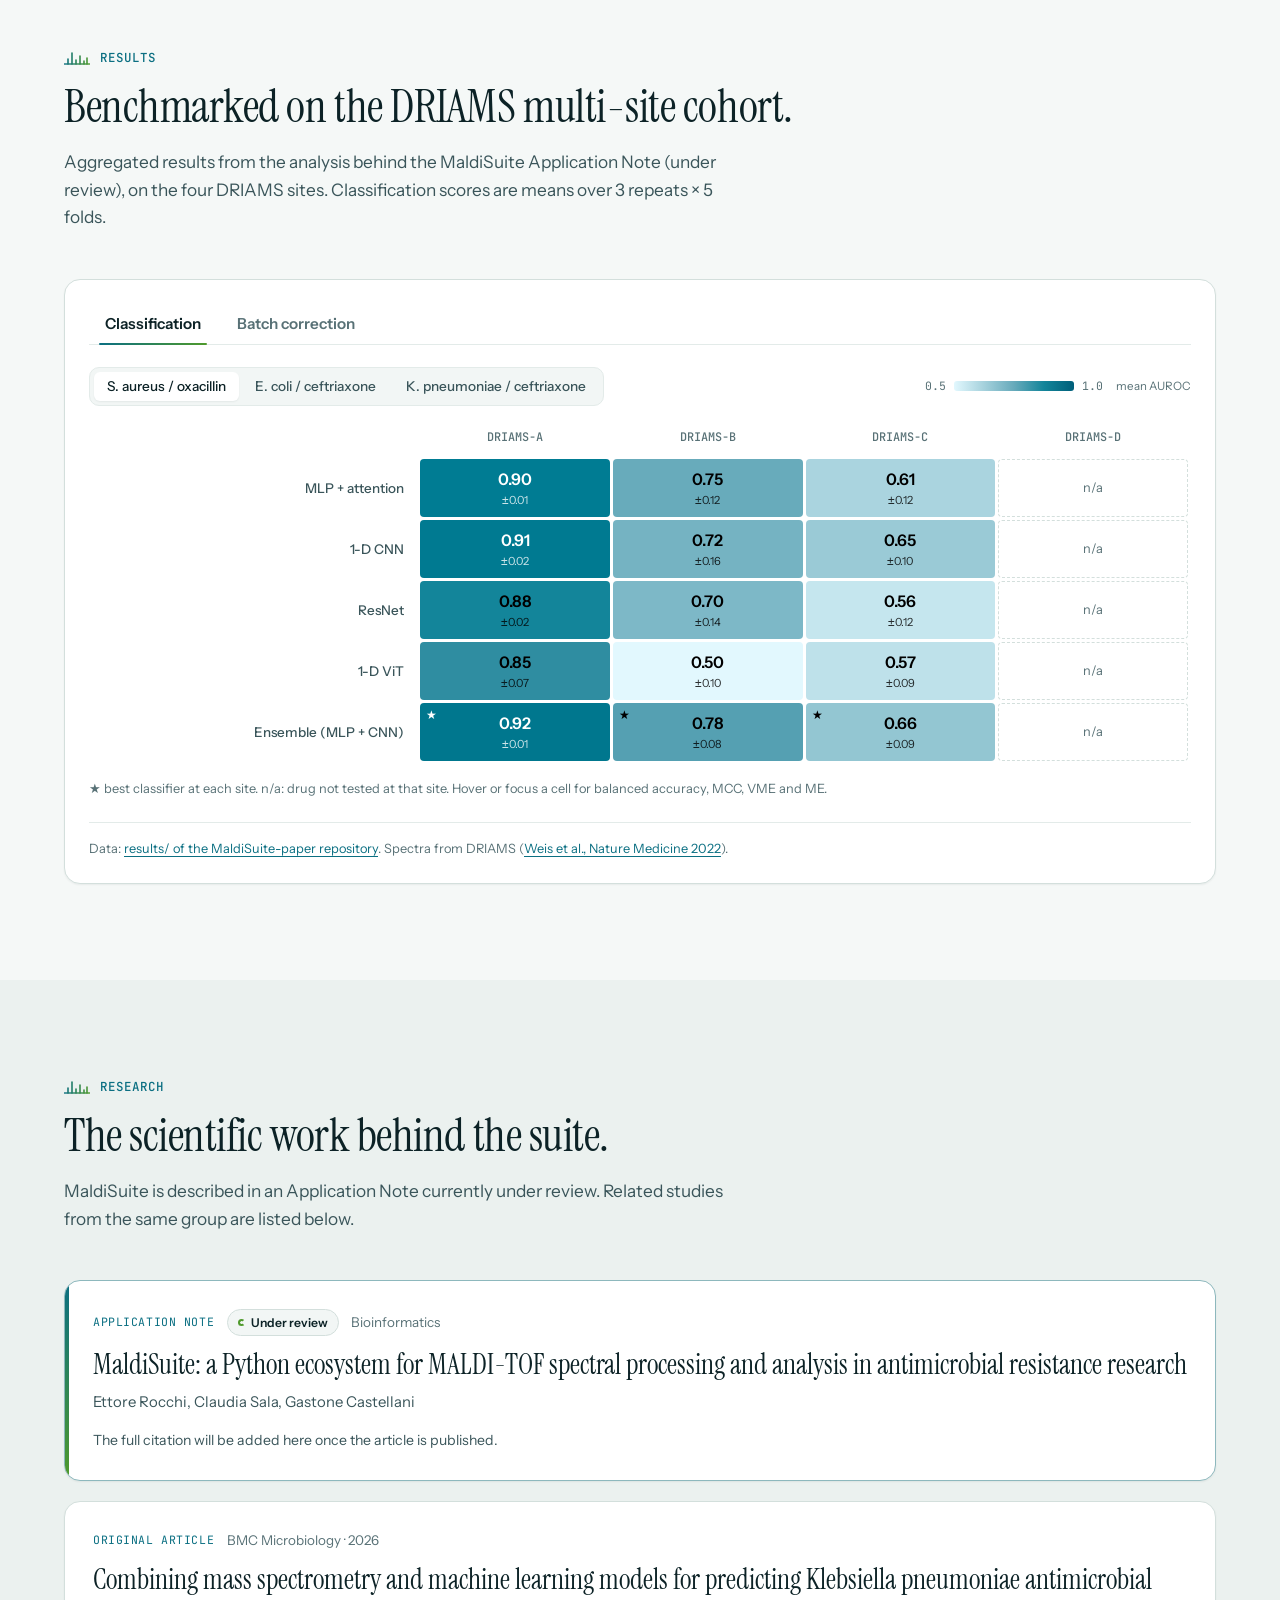
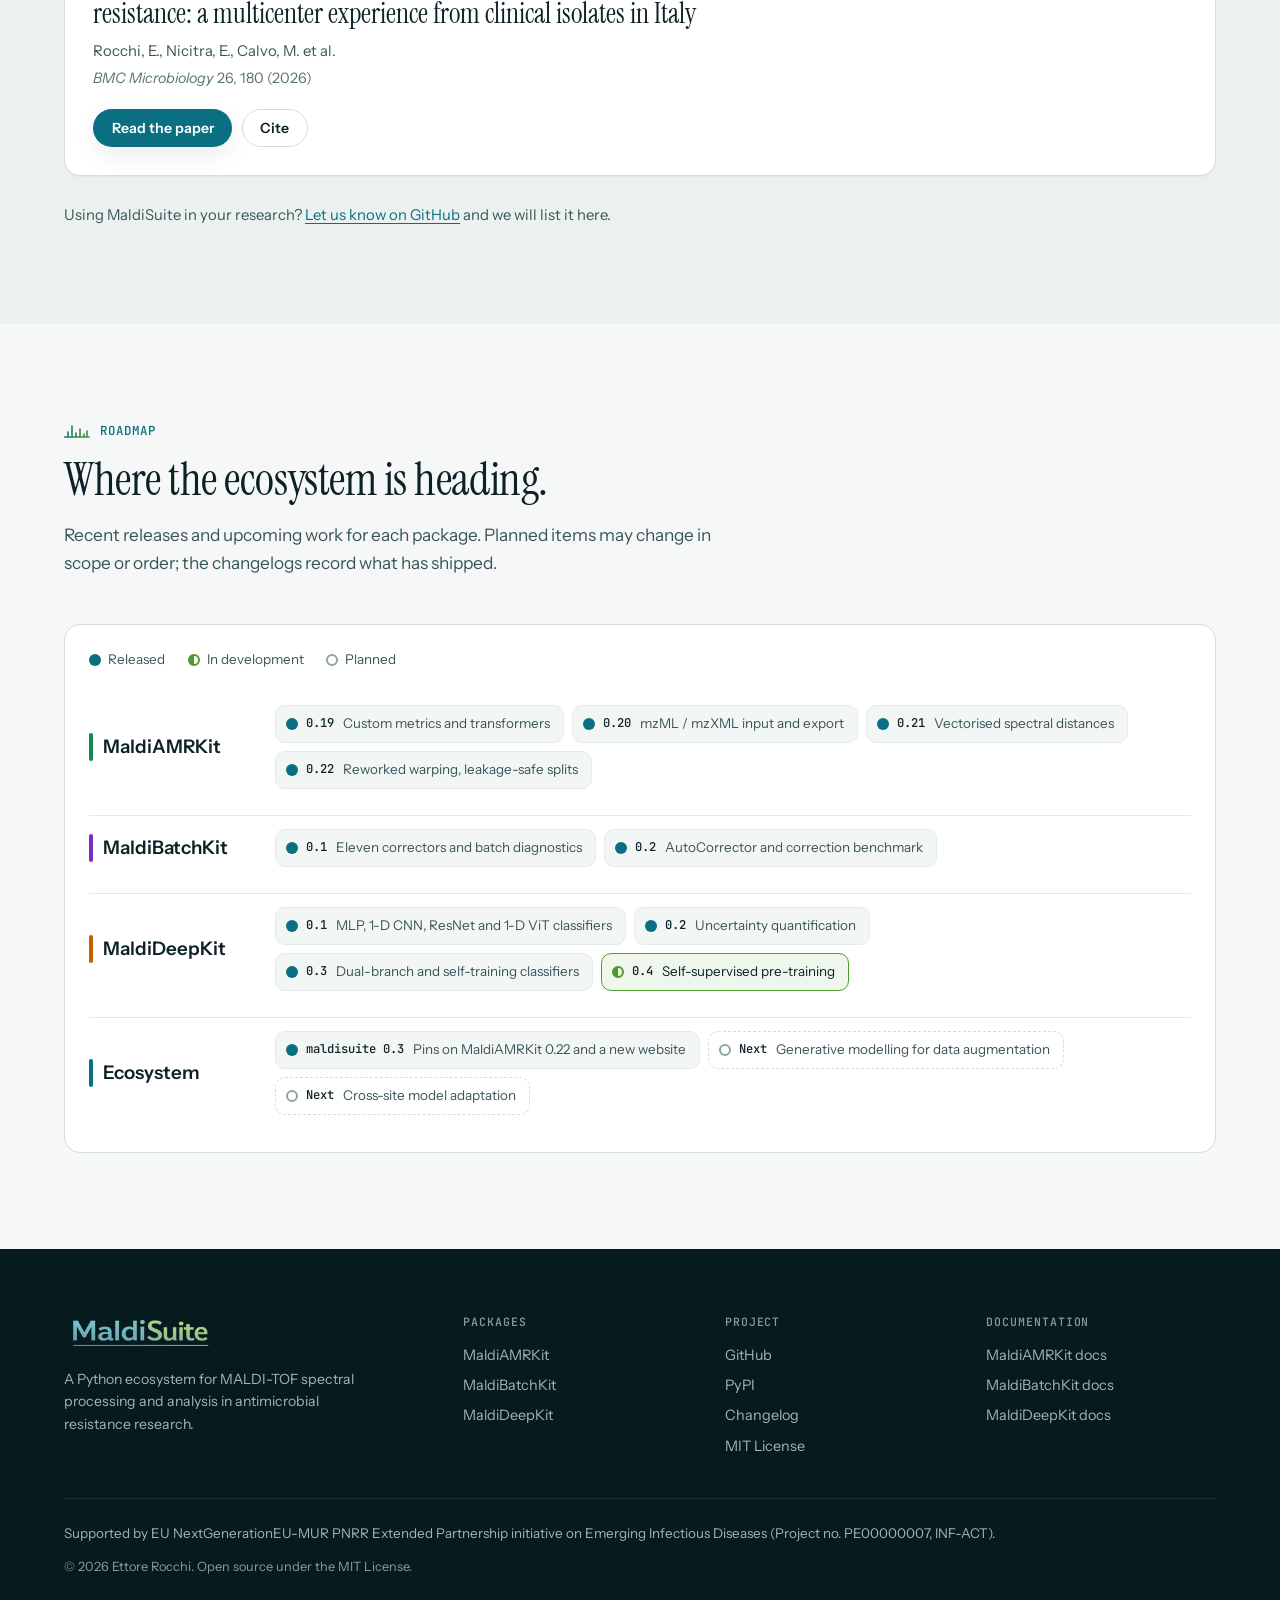
==== commit 83362a11: "release `v0.3.0`: redesign website and bump MaldiAMRKit pin" ====
--- a/index.html
+++ b/index.html
@@ -1,297 +1,596 @@
 <!DOCTYPE html>
 <html lang="en">
 <head>
-<meta charset="UTF-8" />
-<meta name="viewport" content="width=device-width, initial-scale=1.0" />
-<title>MaldiSuite - Python Ecosystem for MALDI-TOF Spectral Processing and Analysis in AMR Research</title>
-<meta name="description" content="MaldiSuite is a Python ecosystem for MALDI-TOF spectral processing and analysis in antimicrobial resistance research, combining preprocessing, batch correction, and deep learning classifiers." />
-<link rel="canonical" href="https://ettorerocchi.github.io/MaldiSuite/" />
-<meta name="theme-color" content="#1e3a8a" />
-<link rel="icon" type="image/png" sizes="32x32" href="assets/web/favicon-32.png" />
-<link rel="apple-touch-icon" sizes="180x180" href="assets/web/apple-touch-icon.png" />
-
-<meta property="og:type" content="website" />
-<meta property="og:url" content="https://ettorerocchi.github.io/MaldiSuite/" />
-<meta property="og:title" content="MaldiSuite - Python ecosystem for MALDI-TOF AMR research" />
-<meta property="og:description" content="A unified Python ecosystem for MALDI-TOF spectral processing and analysis in antimicrobial resistance research: preprocessing, batch correction, and deep learning classifiers in one sklearn-compatible workflow." />
-<meta property="og:image" content="https://ettorerocchi.github.io/MaldiSuite/assets/og-preview.png" />
-<meta property="og:image:width" content="1200" />
-<meta property="og:image:height" content="630" />
-<meta property="og:image:alt" content="MaldiSuite - A Python ecosystem for MALDI-TOF spectral processing and analysis in antimicrobial resistance research" />
-<meta property="og:site_name" content="MaldiSuite" />
-
-<meta name="twitter:card" content="summary_large_image" />
-<meta name="twitter:title" content="MaldiSuite - Python ecosystem for MALDI-TOF AMR research" />
-<meta name="twitter:description" content="A unified Python ecosystem for MALDI-TOF spectral processing and analysis in antimicrobial resistance research." />
-<meta name="twitter:image" content="https://ettorerocchi.github.io/MaldiSuite/assets/og-preview.png" />
-<meta name="twitter:image:alt" content="MaldiSuite landing card" />
+<meta charset="UTF-8">
+<meta name="viewport" content="width=device-width, initial-scale=1.0">
+<title>MaldiSuite · Python ecosystem for MALDI-TOF AMR research</title>
+<meta name="description" content="MaldiSuite is an open-source Python ecosystem for MALDI-TOF spectral processing and analysis in antimicrobial resistance research: preprocessing, multi-site batch correction and deep-learning classifiers that share one data model and the scikit-learn API.">
+<meta name="keywords" content="MALDI-TOF, antimicrobial resistance, AMR, mass spectrometry, batch effect correction, deep learning, scikit-learn, Python">
+<meta name="author" content="Ettore Rocchi">
+<meta name="theme-color" content="#0b6f82">
+<link rel="canonical" href="https://ettorerocchi.github.io/MaldiSuite/">
+<link rel="icon" type="image/png" sizes="32x32" href="assets/web/favicon-32.png">
+<link rel="apple-touch-icon" sizes="180x180" href="assets/web/apple-touch-icon.png">
+
+<meta property="og:type" content="website">
+<meta property="og:site_name" content="MaldiSuite">
+<meta property="og:url" content="https://ettorerocchi.github.io/MaldiSuite/">
+<meta property="og:title" content="MaldiSuite · Python ecosystem for MALDI-TOF AMR research">
+<meta property="og:description" content="Preprocessing, multi-site batch correction and deep-learning classifiers for MALDI-TOF spectra in antimicrobial resistance research, sharing one data model and the scikit-learn API.">
+<meta property="og:image" content="https://ettorerocchi.github.io/MaldiSuite/assets/og-preview.png">
+<meta property="og:image:type" content="image/png">
+<meta property="og:image:width" content="1200">
+<meta property="og:image:height" content="630">
+<meta property="og:image:alt" content="MaldiSuite: one Python ecosystem for MALDI-TOF antimicrobial resistance research">
+<meta name="twitter:card" content="summary_large_image">
+<meta name="twitter:title" content="MaldiSuite · Python ecosystem for MALDI-TOF AMR research">
+<meta name="twitter:description" content="Preprocessing, multi-site batch correction and deep-learning classifiers for MALDI-TOF spectra in AMR research.">
+<meta name="twitter:image" content="https://ettorerocchi.github.io/MaldiSuite/assets/og-preview.png">
+<meta name="twitter:image:alt" content="MaldiSuite: one Python ecosystem for MALDI-TOF antimicrobial resistance research">
+
+<script>
+  document.documentElement.classList.add('js');
+  try {
+    var savedTheme = localStorage.getItem('maldisuite-theme');
+    if (savedTheme === 'light' || savedTheme === 'dark') {
+      document.documentElement.setAttribute('data-theme', savedTheme);
+    }
+  } catch (e) {}
+</script>
 
 <link rel="preconnect" href="https://fonts.googleapis.com">
 <link rel="preconnect" href="https://fonts.gstatic.com" crossorigin>
-<link href="https://fonts.googleapis.com/css2?family=Inter:wght@400;500;600;700;800&family=JetBrains+Mono:wght@400;500&display=swap" rel="stylesheet">
-<link rel="stylesheet" href="css/style.css" />
+<link rel="preload" as="style" href="https://fonts.googleapis.com/css2?family=Instrument+Sans:ital,wght@0,400..700;1,400..700&family=Instrument+Serif:ital@0;1&family=JetBrains+Mono:wght@400;500&display=swap">
+<link href="https://fonts.googleapis.com/css2?family=Instrument+Sans:ital,wght@0,400..700;1,400..700&family=Instrument+Serif:ital@0;1&family=JetBrains+Mono:wght@400;500&display=swap" rel="stylesheet" media="print" onload="this.media='all'">
+<noscript><link href="https://fonts.googleapis.com/css2?family=Instrument+Sans:ital,wght@0,400..700;1,400..700&family=Instrument+Serif:ital@0;1&family=JetBrains+Mono:wght@400;500&display=swap" rel="stylesheet"></noscript>
+<link rel="stylesheet" href="css/style.css">
+
+<script type="application/ld+json">
+{
+  "@context": "https://schema.org",
+  "@type": "SoftwareSourceCode",
+  "name": "MaldiSuite",
+  "description": "A Python ecosystem for MALDI-TOF spectral processing and analysis in antimicrobial resistance research.",
+  "url": "https://ettorerocchi.github.io/MaldiSuite/",
+  "codeRepository": "https://github.com/EttoreRocchi/MaldiSuite",
+  "programmingLanguage": "Python",
+  "runtimePlatform": "Python 3.10+",
+  "license": "https://opensource.org/licenses/MIT",
+  "author": { "@type": "Person", "name": "Ettore Rocchi" },
+  "funder": { "@type": "Organization", "name": "European Union - NextGenerationEU, MUR PNRR Extended Partnership on Emerging Infectious Diseases (PE00000007, INF-ACT)" },
+  "hasPart": [
+    { "@type": "SoftwareSourceCode", "name": "MaldiAMRKit", "codeRepository": "https://github.com/EttoreRocchi/MaldiAMRKit" },
+    { "@type": "SoftwareSourceCode", "name": "MaldiBatchKit", "codeRepository": "https://github.com/EttoreRocchi/MaldiBatchKit" },
+    { "@type": "SoftwareSourceCode", "name": "MaldiDeepKit", "codeRepository": "https://github.com/EttoreRocchi/MaldiDeepKit" }
+  ]
+}
+</script>
 </head>
 <body>
-
-<nav class="navbar">
-  <div class="container nav-inner">
-    <a href="#" class="nav-brand">
-      <img src="assets/web/maldi_suite_logo.png" alt="MaldiSuite" class="brand-logo" width="123" height="32" />
+<a class="skip-link" href="#main">Skip to content</a>
+
+<header class="header" id="header">
+  <div class="container nav">
+    <a href="#top" class="nav-logo" aria-label="MaldiSuite home">
+      <img src="assets/web/maldi_suite_logo.png" alt="" class="logo-img logo-light" width="138" height="36">
+      <img src="assets/web/maldi_suite_logo_dark.png" alt="" class="logo-img logo-dark" width="138" height="36">
     </a>
-    <button class="nav-toggle" id="nav-toggle" aria-label="Toggle navigation" aria-expanded="false" aria-controls="nav-menu">
-      <span class="nav-toggle-bar"></span>
-      <span class="nav-toggle-bar"></span>
-      <span class="nav-toggle-bar"></span>
-    </button>
-    <ul class="nav-links" id="nav-menu">
-      <li><a href="#overview">Overview</a></li>
-      <li><a href="#packages">Packages</a></li>
-      <li><a href="#quickstart">Quick Start</a></li>
-      <li><a href="#citation">Citation</a></li>
-      <li><a href="https://github.com/EttoreRocchi/MaldiSuite" target="_blank" rel="noopener">GitHub</a></li>
-    </ul>
-  </div>
-</nav>
-
-<header class="hero">
-  <div class="container hero-inner">
-    <h1 class="hero-title">MaldiSuite</h1>
-    <p class="hero-tagline">
-      A Python ecosystem for MALDI-TOF spectral processing and analysis in antimicrobial resistance research
-    </p>
-    <div class="hero-cta">
-      <a href="#quickstart" class="btn btn-primary">Get Started</a>
-      <a href="https://github.com/EttoreRocchi/MaldiSuite" target="_blank" rel="noopener" class="btn btn-secondary">View on GitHub</a>
-    </div>
-    <a href="#overview" class="hero-scroll">Discover more ↓</a>
+    <nav class="nav-menu" id="nav-menu" aria-label="Main">
+      <a href="#workflow" class="nav-link">Workflow</a>
+      <a href="#packages" class="nav-link">Packages</a>
+      <a href="#quickstart" class="nav-link">Quick start</a>
+      <a href="#results" class="nav-link">Results</a>
+      <a href="#research" class="nav-link">Research</a>
+      <a href="#roadmap" class="nav-link">Roadmap</a>
+    </nav>
+    <div class="nav-actions">
+      <a href="https://github.com/EttoreRocchi/MaldiSuite" class="icon-btn" target="_blank" rel="noopener" aria-label="MaldiSuite on GitHub">
+        <svg viewBox="0 0 24 24" fill="currentColor" aria-hidden="true"><path d="M12 0c-6.626 0-12 5.373-12 12 0 5.302 3.438 9.8 8.207 11.387.599.111.793-.261.793-.577v-2.234c-3.338.726-4.033-1.416-4.033-1.416-.546-1.387-1.333-1.756-1.333-1.756-1.089-.745.083-.729.083-.729 1.205.084 1.839 1.237 1.839 1.237 1.07 1.834 2.807 1.304 3.492.997.107-.775.418-1.305.762-1.604-2.665-.305-5.467-1.334-5.467-5.931 0-1.311.469-2.381 1.236-3.221-.124-.303-.535-1.524.117-3.176 0 0 1.008-.322 3.301 1.23.957-.266 1.983-.399 3.003-.404 1.02.005 2.047.138 3.006.404 2.291-1.552 3.297-1.23 3.297-1.23.653 1.653.242 2.874.118 3.176.77.84 1.235 1.911 1.235 3.221 0 4.609-2.807 5.624-5.479 5.921.43.372.823 1.102.823 2.222v3.293c0 .319.192.694.801.576 4.765-1.589 8.199-6.086 8.199-11.386 0-6.627-5.373-12-12-12z"/></svg>
+      </a>
+      <button class="icon-btn theme-toggle" type="button" aria-label="Toggle dark mode">
+        <svg class="icon-sun" viewBox="0 0 24 24" fill="none" stroke="currentColor" stroke-width="2" aria-hidden="true"><circle cx="12" cy="12" r="4"/><path d="M12 2v2M12 20v2M4.93 4.93l1.41 1.41M17.66 17.66l1.41 1.41M2 12h2M20 12h2M4.93 19.07l1.41-1.41M17.66 6.34l1.41-1.41"/></svg>
+        <svg class="icon-moon" viewBox="0 0 24 24" fill="none" stroke="currentColor" stroke-width="2" aria-hidden="true"><path d="M21 12.79A9 9 0 1 1 11.21 3 7 7 0 0 0 21 12.79z"/></svg>
+      </button>
+      <button class="nav-toggle" type="button" aria-label="Toggle navigation" aria-expanded="false" aria-controls="nav-menu">
+        <span></span><span></span><span></span>
+      </button>
+    </div>
   </div>
 </header>
 
-<section id="overview" class="section section-light">
+<main id="main">
+  <section class="hero" id="top">
+    <div class="hero-bg" aria-hidden="true"></div>
+    <div class="container hero-inner">
+      <div class="hero-copy">
+        <a class="release-pill" href="https://pypi.org/project/maldisuite/" target="_blank" rel="noopener">
+          <span class="pill-dot" aria-hidden="true"></span>
+          <span>Latest release</span>
+          <strong id="latest-version">v0.3.0</strong>
+          <span class="pill-arrow" aria-hidden="true">&rarr;</span>
+        </a>
+        <h1 class="hero-title">One Python ecosystem for <em>MALDI-TOF</em> antimicrobial resistance research.</h1>
+        <p class="hero-lede">Preprocessing, batch correction and deep-learning classifiers that share one data model and the scikit-learn API.</p>
+        <div class="hero-actions">
+          <a class="btn btn-primary" href="#quickstart">Get started</a>
+          <a class="btn btn-ghost" href="#packages">Explore the packages</a>
+        </div>
+        <div class="install-chip">
+          <span class="install-prompt" aria-hidden="true">$</span>
+          <code>pip install maldisuite</code>
+          <button class="copy-btn" type="button" data-copy="pip install maldisuite" aria-label="Copy install command">
+            <svg viewBox="0 0 24 24" fill="none" stroke="currentColor" stroke-width="2" aria-hidden="true"><rect x="9" y="9" width="13" height="13" rx="2"/><path d="M5 15H4a2 2 0 0 1-2-2V4a2 2 0 0 1 2-2h9a2 2 0 0 1 2 2v1"/></svg>
+          </button>
+        </div>
+        <ul class="hero-meta">
+          <li>Python 3.10+</li>
+          <li>MIT license</li>
+          <li>scikit-learn API</li>
+          <li>3 packages</li>
+        </ul>
+      </div>
+
+      <figure class="spectrum-card">
+        <figcaption class="spectrum-head">
+          <span class="spectrum-title">Example spectrum</span>
+          <span class="spectrum-keys" aria-hidden="true">
+            <span class="key key-raw">raw</span>
+            <span class="key key-bin">binned, 3 Da</span>
+          </span>
+        </figcaption>
+        <div class="spectrum-plot" id="spectrum-plot">
+          <svg class="spectrum" viewBox="0 -12 1000 400" preserveAspectRatio="none" role="img" aria-label="Head-to-tail plot of a MALDI-TOF spectrum from 2,000 to 20,000 m/z: the raw trace points up, and the same spectrum after MaldiAMRKit preprocessing and 3 Da binning points down.">
+            <defs>
+              <linearGradient id="bin-gradient" x1="0" x2="1" y1="0" y2="0">
+                <stop offset="0" class="stop-a"/>
+                <stop offset="1" class="stop-b"/>
+              </linearGradient>
+              <clipPath id="sweep-raw"><rect class="sweep sweep-raw" x="0" y="-12" width="1000" height="214"/></clipPath>
+              <clipPath id="sweep-bin"><rect class="sweep sweep-bin" x="0" y="200" width="1000" height="200"/></clipPath>
+            </defs>
+            <g class="sp-grid">
+              <line x1="166.7" x2="166.7" y1="-12" y2="388"/>
+              <line x1="444.4" x2="444.4" y1="-12" y2="388"/>
+              <line x1="722.2" x2="722.2" y1="-12" y2="388"/>
+            </g>
+            <path class="sp-raw" clip-path="url(#sweep-raw)" d="M0.0,179.2 L0.8,171.7 L1.7,175.2 L2.5,167.7 L3.3,178.8 L4.2,171.8 L5.0,169.6 L5.8,165.1 L6.7,172.3 L7.5,174.6 L8.3,174.5 L9.2,152.6 L10.0,25.0 L10.8,148.0 L11.7,171.8 L12.5,172.5 L13.3,163.7 L14.2,167.6 L15.0,161.2 L15.8,151.9 L16.7,161.0 L17.5,136.1 L18.3,123.3 L19.2,147.4 L20.0,170.1 L20.8,172.7 L21.7,168.6 L22.5,100.6 L23.3,72.4 L24.2,126.8 L25.0,83.3 L25.8,150.2 L26.7,157.8 L27.5,156.4 L28.3,160.3 L29.2,170.6 L30.0,174.4 L30.8,170.2 L31.7,173.8 L32.5,152.0 L33.3,160.6 L34.2,167.6 L35.0,163.9 L35.8,172.0 L36.7,171.9 L37.5,127.3 L38.3,150.0 L39.2,169.4 L40.0,174.0 L40.8,170.3 L41.7,168.4 L42.5,161.6 L43.3,172.8 L44.2,163.6 L45.0,157.4 L45.8,155.1 L46.7,169.4 L47.5,170.9 L48.3,177.0 L49.2,175.7 L50.0,177.5 L50.8,160.7 L51.7,140.8 L52.5,101.8 L53.3,128.3 L54.2,16.0 L55.0,148.9 L55.8,155.2 L56.7,167.3 L57.5,168.6 L58.3,177.5 L59.2,173.0 L60.0,172.2 L60.8,161.8 L61.7,170.3 L62.5,164.4 L63.3,128.0 L64.2,155.8 L65.0,166.4 L65.8,160.6 L66.7,179.4 L67.5,176.2 L68.3,180.6 L69.2,183.2 L70.0,179.1 L70.8,180.5 L71.7,158.0 L72.5,117.7 L73.3,121.9 L74.2,123.9 L75.0,172.1 L75.8,180.4 L76.7,180.5 L77.5,181.9 L78.3,180.0 L79.2,173.5 L80.0,179.8 L80.8,178.2 L81.7,183.6 L82.5,185.0 L83.3,183.0 L84.2,182.5 L85.0,184.8 L85.8,182.9 L86.7,180.0 L87.5,129.2 L88.3,179.4 L89.2,163.4 L90.0,141.7 L90.8,179.3 L91.7,182.7 L92.5,182.8 L93.3,179.5 L94.2,182.6 L95.0,184.3 L95.8,185.1 L96.7,188.2 L97.5,187.2 L98.3,184.2 L99.2,183.4 L100.0,166.6 L100.8,153.1 L101.7,123.6 L102.5,158.4 L103.3,175.4 L104.2,159.7 L105.0,181.7 L105.8,185.5 L106.7,182.0 L107.5,184.3 L108.3,183.2 L109.2,176.6 L110.0,162.7 L110.8,184.9 L111.7,186.8 L112.5,185.9 L113.3,187.1 L114.2,187.1 L115.0,186.7 L115.8,183.7 L116.7,152.9 L117.5,183.1 L118.3,184.9 L119.2,185.6 L120.0,182.0 L120.8,133.9 L121.7,181.0 L122.5,187.8 L123.3,189.3 L124.2,187.7 L125.0,187.6 L125.8,187.6 L126.7,188.0 L127.5,184.1 L128.3,186.3 L129.2,182.2 L130.0,170.9 L130.8,28.6 L131.7,165.7 L132.5,181.8 L133.3,180.0 L134.2,182.1 L135.0,147.5 L135.8,125.8 L136.7,183.1 L137.5,182.8 L138.3,162.4 L139.2,186.1 L140.0,188.0 L140.8,187.7 L141.7,183.3 L142.5,170.0 L143.3,188.8 L144.2,188.4 L145.0,189.9 L145.8,192.4 L146.7,191.1 L147.5,189.5 L148.3,189.6 L149.2,191.9 L150.0,191.4 L150.8,185.9 L151.7,112.8 L152.5,179.1 L153.3,94.0 L154.2,178.0 L155.0,185.3 L155.8,187.9 L156.7,190.0 L157.5,190.0 L158.3,189.0 L159.2,189.7 L160.0,192.8 L160.8,192.3 L161.7,192.1 L162.5,192.8 L163.3,192.2 L164.2,192.9 L165.0,192.8 L165.8,190.2 L166.7,191.4 L167.5,177.2 L168.3,168.5 L169.2,190.2 L170.0,189.9 L170.8,189.4 L171.7,188.7 L172.5,192.1 L173.3,186.7 L174.2,142.8 L175.0,186.1 L175.8,189.4 L176.7,189.4 L177.5,191.2 L178.3,189.7 L179.2,188.3 L180.0,158.9 L180.8,183.3 L181.7,191.4 L182.5,190.6 L183.3,190.0 L184.2,186.9 L185.0,180.2 L185.8,179.1 L186.7,168.5 L187.5,16.0 L188.3,174.7 L189.2,177.9 L190.0,184.9 L190.8,188.0 L191.7,191.0 L192.5,193.2 L193.3,191.3 L194.2,192.7 L195.0,193.0 L195.8,194.2 L196.7,192.9 L197.5,193.8 L198.3,193.0 L199.2,191.2 L200.0,186.0 L200.8,191.3 L201.7,194.0 L202.5,193.8 L203.3,191.8 L204.2,194.2 L205.0,192.3 L205.8,189.8 L206.7,181.7 L207.5,192.5 L208.3,192.8 L209.2,193.8 L210.0,193.1 L210.8,194.1 L211.7,192.7 L212.5,193.0 L213.3,192.9 L214.2,195.0 L215.0,193.2 L215.8,195.1 L216.7,194.4 L217.5,194.9 L218.3,190.9 L219.2,194.2 L220.0,196.4 L220.8,194.2 L221.7,194.6 L222.5,194.4 L223.3,192.8 L224.2,195.4 L225.0,192.7 L225.8,193.0 L226.7,193.9 L227.5,192.5 L228.3,194.6 L229.2,193.8 L230.0,192.7 L230.8,192.0 L231.7,192.8 L232.5,191.4 L233.3,188.9 L234.2,188.8 L235.0,179.4 L235.8,172.2 L236.7,148.8 L237.5,16.0 L238.3,30.7 L239.2,160.3 L240.0,178.5 L240.8,178.8 L241.7,182.0 L242.5,177.0 L243.3,154.7 L244.2,184.4 L245.0,190.6 L245.8,189.3 L246.7,189.7 L247.5,192.1 L248.3,192.9 L249.2,193.5 L250.0,191.9 L250.8,191.6 L251.7,195.4 L252.5,194.4 L253.3,194.0 L254.2,193.1 L255.0,186.8 L255.8,194.7 L256.7,196.0 L257.5,195.1 L258.3,195.4 L259.2,196.3 L260.0,196.3 L260.8,195.6 L261.7,194.5 L262.5,195.3 L263.3,194.9 L264.2,194.7 L265.0,195.7 L265.8,195.0 L266.7,193.0 L267.5,191.2 L268.3,189.7 L269.2,191.7 L270.0,193.1 L270.8,193.9 L271.7,195.5 L272.5,195.4 L273.3,196.3 L274.2,195.9 L275.0,195.8 L275.8,196.5 L276.7,195.6 L277.5,195.7 L278.3,196.9 L279.2,195.4 L280.0,195.6 L280.8,195.7 L281.7,194.6 L282.5,192.2 L283.3,189.3 L284.2,188.0 L285.0,181.3 L285.8,65.7 L286.7,101.0 L287.5,184.9 L288.3,184.6 L289.2,181.8 L290.0,174.8 L290.8,102.7 L291.7,179.1 L292.5,179.8 L293.3,189.6 L294.2,186.2 L295.0,190.7 L295.8,183.4 L296.7,188.3 L297.5,192.3 L298.3,184.0 L299.2,187.1 L300.0,189.6 L300.8,191.9 L301.7,194.9 L302.5,194.5 L303.3,196.3 L304.2,194.1 L305.0,194.8 L305.8,195.6 L306.7,194.8 L307.5,194.3 L308.3,195.3 L309.2,194.7 L310.0,194.8 L310.8,193.6 L311.7,187.8 L312.5,192.4 L313.3,189.7 L314.2,187.3 L315.0,188.2 L315.8,147.1 L316.7,93.6 L317.5,181.9 L318.3,184.3 L319.2,181.3 L320.0,146.1 L320.8,183.2 L321.7,189.3 L322.5,189.3 L323.3,191.9 L324.2,191.9 L325.0,194.0 L325.8,193.4 L326.7,193.8 L327.5,193.1 L328.3,192.2 L329.2,195.2 L330.0,195.6 L330.8,194.7 L331.7,195.2 L332.5,196.6 L333.3,196.3 L334.2,193.7 L335.0,196.1 L335.8,192.8 L336.7,195.0 L337.5,195.2 L338.3,194.4 L339.2,194.5 L340.0,194.0 L340.8,192.3 L341.7,190.5 L342.5,189.4 L343.3,188.7 L344.2,181.3 L345.0,146.1 L345.8,191.4 L346.7,189.7 L347.5,191.8 L348.3,188.7 L349.2,188.8 L350.0,187.8 L350.8,184.0 L351.7,184.9 L352.5,178.8 L353.3,147.5 L354.2,186.6 L355.0,192.3 L355.8,192.4 L356.7,193.0 L357.5,192.2 L358.3,195.1 L359.2,195.3 L360.0,195.8 L360.8,196.0 L361.7,196.8 L362.5,195.7 L363.3,197.3 L364.2,195.7 L365.0,197.3 L365.8,194.8 L366.7,197.0 L367.5,197.3 L368.3,196.8 L369.2,196.5 L370.0,197.3 L370.8,197.0 L371.7,196.4 L372.5,195.2 L373.3,197.0 L374.2,196.4 L375.0,196.1 L375.8,195.7 L376.7,195.8 L377.5,195.1 L378.3,193.4 L379.2,191.1 L380.0,186.3 L380.8,182.6 L381.7,174.3 L382.5,154.5 L383.3,187.6 L384.2,191.3 L385.0,190.9 L385.8,187.3 L386.7,188.4 L387.5,175.8 L388.3,175.2 L389.2,193.3 L390.0,193.4 L390.8,192.4 L391.7,193.1 L392.5,192.4 L393.3,191.9 L394.2,193.3 L395.0,191.7 L395.8,175.7 L396.7,188.0 L397.5,193.4 L398.3,194.4 L399.2,194.4 L400.0,193.2 L400.8,194.8 L401.7,195.8 L402.5,196.3 L403.3,196.6 L404.2,197.4 L405.0,194.6 L405.8,195.8 L406.7,195.0 L407.5,195.7 L408.3,195.8 L409.2,194.7 L410.0,193.9 L410.8,193.0 L411.7,188.9 L412.5,184.8 L413.3,180.0 L414.2,156.1 L415.0,103.0 L415.8,180.6 L416.7,180.2 L417.5,172.8 L418.3,123.4 L419.2,176.3 L420.0,187.4 L420.8,192.0 L421.7,191.3 L422.5,190.6 L423.3,194.0 L424.2,194.4 L425.0,195.8 L425.8,194.1 L426.7,194.1 L427.5,196.2 L428.3,196.2 L429.2,197.0 L430.0,196.3 L430.8,197.2 L431.7,197.2 L432.5,197.5 L433.3,197.8 L434.2,197.9 L435.0,194.6 L435.8,196.7 L436.7,196.7 L437.5,196.2 L438.3,197.5 L439.2,196.6 L440.0,197.7 L440.8,195.9 L441.7,197.3 L442.5,194.7 L443.3,196.4 L444.2,195.6 L445.0,195.0 L445.8,193.5 L446.7,192.7 L447.5,188.3 L448.3,194.3 L449.2,197.0 L450.0,197.3 L450.8,197.3 L451.7,195.3 L452.5,196.9 L453.3,196.9 L454.2,194.6 L455.0,195.4 L455.8,194.5 L456.7,194.1 L457.5,192.4 L458.3,190.8 L459.2,183.8 L460.0,177.5 L460.8,195.3 L461.7,194.7 L462.5,194.7 L463.3,194.6 L464.2,193.9 L465.0,194.9 L465.8,195.8 L466.7,197.1 L467.5,196.3 L468.3,198.1 L469.2,196.9 L470.0,197.5 L470.8,197.0 L471.7,198.4 L472.5,197.5 L473.3,196.9 L474.2,197.7 L475.0,198.5 L475.8,198.6 L476.7,198.4 L477.5,196.7 L478.3,197.8 L479.2,197.2 L480.0,197.7 L480.8,197.9 L481.7,197.1 L482.5,198.1 L483.3,197.3 L484.2,197.5 L485.0,197.2 L485.8,198.3 L486.7,198.2 L487.5,195.9 L488.3,197.1 L489.2,198.5 L490.0,198.6 L490.8,197.5 L491.7,198.2 L492.5,198.6 L493.3,198.1 L494.2,198.5 L495.0,198.4 L495.8,197.6 L496.7,198.1 L497.5,197.5 L498.3,198.0 L499.2,197.6 L500.0,197.4 L500.8,197.8 L501.7,198.5 L502.5,197.7 L503.3,197.7 L504.2,197.0 L505.0,198.6 L505.8,197.7 L506.7,197.6 L507.5,198.1 L508.3,195.4 L509.2,197.5 L510.0,196.7 L510.8,196.1 L511.7,193.8 L512.5,198.3 L513.3,197.1 L514.2,197.5 L515.0,197.3 L515.8,196.7 L516.7,197.9 L517.5,198.1 L518.3,197.5 L519.2,196.8 L520.0,196.9 L520.8,197.1 L521.7,196.6 L522.5,196.9 L523.3,195.6 L524.2,194.8 L525.0,197.5 L525.8,195.9 L526.7,197.8 L527.5,198.0 L528.3,197.1 L529.2,196.9 L530.0,197.8 L530.8,196.5 L531.7,197.3 L532.5,195.7 L533.3,196.5 L534.2,198.0 L535.0,197.1 L535.8,197.5 L536.7,198.2 L537.5,197.3 L538.3,198.1 L539.2,198.2 L540.0,197.7 L540.8,199.0 L541.7,198.3 L542.5,198.0 L543.3,197.8 L544.2,197.9 L545.0,197.2 L545.8,198.2 L546.7,197.3 L547.5,197.3 L548.3,196.3 L549.2,197.6 L550.0,198.1 L550.8,197.9 L551.7,198.0 L552.5,198.0 L553.3,198.1 L554.2,198.3 L555.0,197.1 L555.8,198.4 L556.7,197.1 L557.5,198.3 L558.3,196.2 L559.2,196.9 L560.0,197.3 L560.8,198.2 L561.7,198.2 L562.5,197.9 L563.3,197.0 L564.2,198.7 L565.0,197.8 L565.8,197.8 L566.7,197.0 L567.5,196.9 L568.3,198.1 L569.2,196.9 L570.0,196.9 L570.8,196.8 L571.7,198.2 L572.5,198.1 L573.3,198.9 L574.2,197.8 L575.0,198.5 L575.8,197.7 L576.7,198.4 L577.5,197.9 L578.3,198.0 L579.2,198.7 L580.0,198.4 L580.8,197.9 L581.7,197.8 L582.5,196.8 L583.3,197.1 L584.2,197.5 L585.0,198.0 L585.8,198.8 L586.7,198.3 L587.5,197.9 L588.3,198.8 L589.2,197.7 L590.0,196.9 L590.8,197.8 L591.7,198.2 L592.5,198.7 L593.3,198.2 L594.2,198.1 L595.0,198.8 L595.8,197.2 L596.7,197.5 L597.5,198.0 L598.3,197.5 L599.2,198.0 L600.0,198.1 L600.8,197.5 L601.7,198.2 L602.5,198.2 L603.3,198.1 L604.2,196.5 L605.0,198.6 L605.8,198.8 L606.7,196.7 L607.5,198.1 L608.3,197.9 L609.2,198.0 L610.0,197.5 L610.8,197.8 L611.7,197.9 L612.5,198.4 L613.3,197.5 L614.2,198.4 L615.0,198.1 L615.8,198.5 L616.7,197.3 L617.5,198.2 L618.3,198.2 L619.2,199.2 L620.0,198.4 L620.8,197.9 L621.7,198.5 L622.5,198.7 L623.3,196.7 L624.2,197.4 L625.0,197.6 L625.8,198.2 L626.7,198.3 L627.5,198.0 L628.3,197.9 L629.2,198.7 L630.0,197.0 L630.8,198.4 L631.7,197.8 L632.5,198.3 L633.3,197.9 L634.2,198.6 L635.0,198.4 L635.8,198.0 L636.7,198.8 L637.5,198.8 L638.3,198.1 L639.2,198.5 L640.0,198.2 L640.8,198.1 L641.7,197.6 L642.5,197.4 L643.3,197.2 L644.2,197.5 L645.0,197.1 L645.8,196.3 L646.7,197.7 L647.5,197.3 L648.3,197.4 L649.2,197.7 L650.0,198.7 L650.8,198.5 L651.7,199.0 L652.5,196.9 L653.3,197.6 L654.2,199.2 L655.0,197.1 L655.8,198.2 L656.7,197.9 L657.5,198.0 L658.3,197.6 L659.2,197.8 L660.0,198.3 L660.8,198.4 L661.7,198.1 L662.5,196.2 L663.3,198.9 L664.2,196.3 L665.0,197.9 L665.8,197.4 L666.7,198.1 L667.5,196.9 L668.3,198.1 L669.2,197.8 L670.0,198.9 L670.8,199.0 L671.7,197.9 L672.5,198.0 L673.3,197.9 L674.2,197.9 L675.0,197.8 L675.8,198.2 L676.7,198.5 L677.5,198.2 L678.3,197.6 L679.2,198.8 L680.0,198.6 L680.8,198.4 L681.7,198.9 L682.5,198.7 L683.3,198.6 L684.2,199.1 L685.0,198.6 L685.8,198.6 L686.7,198.1 L687.5,198.1 L688.3,198.2 L689.2,198.5 L690.0,198.7 L690.8,197.7 L691.7,198.5 L692.5,197.8 L693.3,198.4 L694.2,197.9 L695.0,198.9 L695.8,198.7 L696.7,196.0 L697.5,198.8 L698.3,197.6 L699.2,198.6 L700.0,198.7 L700.8,198.4 L701.7,198.5 L702.5,197.3 L703.3,198.3 L704.2,196.8 L705.0,196.5 L705.8,198.5 L706.7,197.7 L707.5,197.7 L708.3,198.8 L709.2,198.8 L710.0,198.6 L710.8,198.8 L711.7,197.1 L712.5,198.7 L713.3,198.4 L714.2,199.0 L715.0,196.8 L715.8,198.7 L716.7,198.8 L717.5,198.8 L718.3,198.5 L719.2,198.6 L720.0,197.8 L720.8,198.5 L721.7,197.8 L722.5,198.5 L723.3,198.4 L724.2,197.7 L725.0,198.5 L725.8,199.2 L726.7,198.7 L727.5,198.4 L728.3,196.7 L729.2,197.4 L730.0,196.9 L730.8,198.4 L731.7,198.9 L732.5,198.2 L733.3,198.8 L734.2,196.8 L735.0,198.4 L735.8,198.1 L736.7,199.0 L737.5,198.9 L738.3,197.8 L739.2,198.2 L740.0,198.1 L740.8,197.4 L741.7,199.1 L742.5,199.1 L743.3,198.4 L744.2,197.9 L745.0,198.4 L745.8,199.0 L746.7,198.4 L747.5,197.6 L748.3,197.4 L749.2,198.5 L750.0,199.1 L750.8,197.2 L751.7,198.2 L752.5,198.7 L753.3,198.7 L754.2,198.7 L755.0,196.3 L755.8,198.2 L756.7,198.3 L757.5,197.7 L758.3,197.7 L759.2,197.6 L760.0,197.5 L760.8,197.5 L761.7,198.4 L762.5,197.5 L763.3,197.0 L764.2,198.0 L765.0,199.0 L765.8,197.5 L766.7,198.4 L767.5,198.6 L768.3,196.3 L769.2,198.5 L770.0,197.8 L770.8,198.2 L771.7,198.7 L772.5,198.0 L773.3,198.9 L774.2,196.6 L775.0,197.5 L775.8,198.5 L776.7,199.2 L777.5,198.7 L778.3,198.6 L779.2,197.5 L780.0,198.6 L780.8,197.6 L781.7,196.8 L782.5,198.2 L783.3,199.0 L784.2,198.2 L785.0,197.3 L785.8,198.1 L786.7,197.1 L787.5,199.0 L788.3,198.3 L789.2,198.5 L790.0,198.6 L790.8,198.5 L791.7,198.2 L792.5,198.0 L793.3,198.0 L794.2,199.0 L795.0,198.5 L795.8,197.1 L796.7,198.2 L797.5,197.3 L798.3,198.7 L799.2,198.1 L800.0,199.0 L800.8,199.2 L801.7,198.6 L802.5,198.3 L803.3,198.7 L804.2,198.2 L805.0,198.4 L805.8,198.2 L806.7,198.5 L807.5,198.3 L808.3,198.4 L809.2,198.9 L810.0,198.7 L810.8,198.1 L811.7,199.3 L812.5,198.5 L813.3,196.9 L814.2,196.8 L815.0,198.5 L815.8,197.6 L816.7,197.4 L817.5,198.4 L818.3,198.2 L819.2,199.3 L820.0,198.5 L820.8,197.6 L821.7,197.8 L822.5,198.3 L823.3,199.1 L824.2,198.2 L825.0,198.2 L825.8,197.6 L826.7,197.0 L827.5,198.2 L828.3,198.0 L829.2,198.8 L830.0,198.0 L830.8,197.4 L831.7,198.2 L832.5,198.8 L833.3,198.0 L834.2,197.8 L835.0,197.9 L835.8,198.4 L836.7,198.0 L837.5,198.4 L838.3,198.1 L839.2,197.7 L840.0,198.2 L840.8,198.3 L841.7,198.8 L842.5,198.1 L843.3,198.3 L844.2,196.8 L845.0,198.2 L845.8,199.2 L846.7,198.5 L847.5,199.0 L848.3,197.0 L849.2,198.5 L850.0,198.0 L850.8,196.7 L851.7,199.3 L852.5,197.2 L853.3,198.3 L854.2,198.4 L855.0,198.0 L855.8,198.1 L856.7,199.0 L857.5,198.5 L858.3,199.0 L859.2,197.4 L860.0,196.3 L860.8,198.3 L861.7,196.9 L862.5,197.8 L863.3,197.2 L864.2,198.4 L865.0,198.7 L865.8,198.8 L866.7,199.2 L867.5,197.8 L868.3,198.6 L869.2,198.5 L870.0,197.3 L870.8,198.5 L871.7,197.5 L872.5,197.3 L873.3,198.7 L874.2,197.3 L875.0,199.1 L875.8,197.4 L876.7,197.5 L877.5,198.2 L878.3,198.2 L879.2,199.1 L880.0,198.2 L880.8,198.3 L881.7,196.7 L882.5,198.6 L883.3,198.5 L884.2,198.7 L885.0,197.0 L885.8,197.4 L886.7,198.1 L887.5,196.6 L888.3,197.9 L889.2,198.4 L890.0,198.0 L890.8,198.0 L891.7,198.8 L892.5,196.8 L893.3,198.3 L894.2,197.8 L895.0,198.5 L895.8,199.0 L896.7,199.0 L897.5,198.5 L898.3,198.2 L899.2,197.4 L900.0,199.0 L900.8,197.9 L901.7,199.1 L902.5,198.3 L903.3,198.0 L904.2,196.9 L905.0,198.0 L905.8,198.3 L906.7,198.2 L907.5,198.0 L908.3,198.1 L909.2,198.2 L910.0,198.5 L910.8,197.4 L911.7,198.6 L912.5,196.3 L913.3,198.4 L914.2,198.4 L915.0,198.0 L915.8,198.0 L916.7,196.7 L917.5,197.6 L918.3,197.5 L919.2,198.4 L920.0,198.8 L920.8,195.9 L921.7,197.8 L922.5,197.3 L923.3,198.2 L924.2,198.6 L925.0,198.3 L925.8,198.0 L926.7,198.0 L927.5,198.4 L928.3,196.7 L929.2,197.8 L930.0,197.3 L930.8,198.4 L931.7,198.4 L932.5,196.5 L933.3,197.5 L934.2,198.6 L935.0,198.5 L935.8,197.8 L936.7,198.5 L937.5,199.1 L938.3,195.6 L939.2,199.2 L940.0,198.0 L940.8,199.0 L941.7,198.2 L942.5,198.0 L943.3,198.5 L944.2,197.7 L945.0,198.8 L945.8,198.7 L946.7,197.2 L947.5,198.7 L948.3,198.6 L949.2,197.5 L950.0,198.9 L950.8,198.6 L951.7,197.6 L952.5,199.3 L953.3,197.6 L954.2,198.1 L955.0,198.8 L955.8,198.7 L956.7,197.7 L957.5,198.4 L958.3,198.7 L959.2,198.2 L960.0,198.6 L960.8,198.1 L961.7,197.9 L962.5,198.8 L963.3,198.9 L964.2,198.5 L965.0,198.4 L965.8,198.2 L966.7,197.8 L967.5,198.0 L968.3,197.8 L969.2,197.1 L970.0,198.4 L970.8,192.3 L971.7,198.4 L972.5,198.4 L973.3,198.4 L974.2,198.8 L975.0,196.7 L975.8,196.6 L976.7,199.1 L977.5,198.6 L978.3,197.5 L979.2,198.2 L980.0,198.0 L980.8,197.3 L981.7,198.1 L982.5,198.8 L983.3,198.8 L984.2,197.6 L985.0,199.1 L985.8,198.0 L986.7,196.5 L987.5,197.8 L988.3,198.4 L989.2,196.7 L990.0,198.5 L990.8,198.0 L991.7,198.4 L992.5,198.5 L993.3,198.6 L994.2,197.8 L995.0,198.1 L995.8,199.0 L996.7,198.6 L997.5,197.6 L998.3,198.0 L999.2,198.2"/>
+            <line class="sp-axis" x1="0" x2="1000" y1="203" y2="203"/>
+            <path class="sp-bins" clip-path="url(#sweep-bin)" d="M1.2 206 v21.6M3.8 206 v23.3M6.2 206 v32.5M8.8 206 v36.3M11.2 206 v175.9M13.8 206 v19.7M16.2 206 v37.2M18.8 206 v75.6M21.2 206 v9.9M23.8 206 v128.6M26.2 206 v117.0M28.8 206 v40.3M31.2 206 v18.9M33.8 206 v44.4M36.2 206 v13.9M38.8 206 v72.9M41.2 206 v12.6M43.8 206 v36.9M46.2 206 v53.0M48.8 206 v22.0M51.2 206 v50.0M53.8 206 v176.0M56.2 206 v46.0M58.8 206 v11.7M61.2 206 v28.5M63.8 206 v86.8M66.2 206 v27.1M68.8 206 v8.4M71.2 206 v54.0M73.8 206 v102.4M76.2 206 v28.7M78.8 206 v16.3M81.2 206 v11.5M83.8 206 v7.1M86.2 206 v12.1M88.8 206 v80.9M91.2 206 v65.0M93.8 206 v17.6M96.2 206 v6.3M98.8 206 v7.3M101.2 206 v84.1M103.8 206 v52.1M106.2 206 v12.3M108.8 206 v24.6M111.2 206 v47.0M113.8 206 v3.4M116.2 206 v60.2M118.8 206 v8.8M121.2 206 v88.6M123.8 206 v3.5M126.2 206 v6.5M128.8 206 v14.9M131.2 206 v155.3M133.8 206 v15.3M136.2 206 v86.3M138.8 206 v44.1M141.2 206 v8.8M143.8 206 v41.1M146.2 206 v1.1M148.8 206 v3.3M151.2 206 v107.5M153.8 206 v133.9M156.2 206 v12.2M158.8 206 v2.2M161.2 206 v0.6M163.8 206 v1.2M166.2 206 v3.3M168.8 206 v40.0M171.2 206 v5.8M173.8 206 v68.9M176.2 206 v16.4M178.8 206 v5.2M181.2 206 v64.1M183.8 206 v8.1M186.2 206 v52.9M188.8 206 v176.0M191.2 206 v15.2M193.8 206 v2.1M196.2 206 v0.6M198.8 206 v2.2M201.2 206 v25.2M203.8 206 v7.1M206.2 206 v27.9M208.8 206 v6.9M211.2 206 v2.5M213.8 206 v1.6M216.2 206 v5.9M218.8 206 v12.2M221.2 206 v2.5M223.8 206 v5.8M226.2 206 v4.3M228.8 206 v2.6M231.2 206 v3.1M233.8 206 v4.5M236.2 206 v60.6M238.8 206 v157.7M241.2 206 v18.8M243.8 206 v48.1M246.2 206 v2.5M248.8 206 v0.6M251.2 206 v5.3M253.8 206 v9.6M256.2 206 v19.2M258.8 206 v0.6M261.2 206 v0.6M263.8 206 v0.6M266.2 206 v4.9M268.8 206 v16.2M271.2 206 v6.3M273.8 206 v0.6M276.2 206 v0.6M278.8 206 v1.5M281.2 206 v0.6M283.8 206 v12.9M286.2 206 v129.7M288.8 206 v15.2M291.2 206 v98.2M293.8 206 v15.8M296.2 206 v17.0M298.8 206 v17.7M301.2 206 v5.0M303.8 206 v1.3M306.2 206 v0.6M308.8 206 v0.6M311.2 206 v13.9M313.8 206 v9.0M316.2 206 v110.4M318.8 206 v25.0M321.2 206 v69.1M323.8 206 v3.3M326.2 206 v7.2M328.8 206 v6.4M331.2 206 v0.6M333.8 206 v2.3M336.2 206 v3.7M338.8 206 v4.2M341.2 206 v6.5M343.8 206 v27.6M346.2 206 v65.1M348.8 206 v8.2M351.2 206 v18.2M353.8 206 v70.0M356.2 206 v3.2M358.8 206 v0.6M361.2 206 v0.6M363.8 206 v0.6M366.2 206 v4.0M368.8 206 v0.6M371.2 206 v1.0M373.8 206 v2.0M376.2 206 v1.8M378.8 206 v9.3M381.2 206 v38.0M383.8 206 v69.7M386.2 206 v13.5M388.8 206 v31.7M391.2 206 v2.7M393.8 206 v2.3M396.2 206 v37.5M398.8 206 v3.0M401.2 206 v6.3M403.8 206 v0.6M406.2 206 v4.5M408.8 206 v0.6M411.2 206 v8.4M413.8 206 v52.8M416.2 206 v111.6M418.8 206 v87.6M421.2 206 v8.4M423.8 206 v6.1M426.2 206 v4.0M428.8 206 v0.8M431.2 206 v3.4M433.8 206 v1.0M436.2 206 v0.6M438.8 206 v3.2M441.2 206 v1.7M443.8 206 v4.3M446.2 206 v11.6M448.8 206 v26.7M451.2 206 v3.9M453.8 206 v0.6M456.2 206 v5.1M458.8 206 v29.6M461.2 206 v34.7M463.8 206 v4.2M466.2 206 v6.4M468.8 206 v1.5M471.2 206 v0.6M473.8 206 v0.6M476.2 206 v0.6M478.8 206 v1.2M481.2 206 v1.3M483.8 206 v1.9M486.2 206 v1.0M488.8 206 v0.9M491.2 206 v2.2M493.8 206 v0.6M496.2 206 v0.6M498.8 206 v1.7M501.2 206 v0.6M503.8 206 v3.2M506.2 206 v1.2M508.8 206 v2.1M511.2 206 v11.0M513.8 206 v1.4M516.2 206 v0.6M518.8 206 v2.4M521.2 206 v1.0M523.8 206 v9.7M526.2 206 v3.4M528.8 206 v1.3M531.2 206 v0.6M533.8 206 v1.7M536.2 206 v0.6M538.8 206 v0.6M541.2 206 v0.6M543.8 206 v0.6M546.2 206 v0.6M548.8 206 v6.5M551.2 206 v0.6M553.8 206 v0.6M556.2 206 v0.7M558.8 206 v1.2M561.2 206 v0.6M563.8 206 v0.6M566.2 206 v1.1M568.8 206 v2.5M571.2 206 v0.6M573.8 206 v0.6M576.2 206 v0.6M578.8 206 v0.6M581.2 206 v0.6M583.8 206 v0.6M586.2 206 v0.6M588.8 206 v2.5M591.2 206 v1.8M593.8 206 v0.6M596.2 206 v0.6M598.8 206 v2.2M601.2 206 v0.8M603.8 206 v0.6M606.2 206 v0.6M608.8 206 v0.6M611.2 206 v0.6M613.8 206 v1.7M616.2 206 v2.1M618.8 206 v0.6M621.2 206 v0.6M623.8 206 v2.1M626.2 206 v0.6M628.8 206 v0.6M631.2 206 v2.4M633.8 206 v0.6M636.2 206 v0.6M638.8 206 v0.6M641.2 206 v1.8M643.8 206 v1.0M646.2 206 v3.9M648.8 206 v0.6M651.2 206 v0.6M653.8 206 v0.6M656.2 206 v0.6M658.8 206 v0.6M661.2 206 v2.0M663.8 206 v0.6M666.2 206 v0.6M668.8 206 v1.2M671.2 206 v0.6M673.8 206 v0.6M676.2 206 v0.6M678.8 206 v2.5M681.2 206 v0.6M683.8 206 v0.6M686.2 206 v0.6M688.8 206 v0.6M691.2 206 v0.7M693.8 206 v3.9M696.2 206 v1.7M698.8 206 v1.0M701.2 206 v2.3M703.8 206 v3.9M706.2 206 v4.5M708.8 206 v0.6M711.2 206 v0.9M713.8 206 v0.6M716.2 206 v0.6M718.8 206 v0.6M721.2 206 v0.6M723.8 206 v0.6M726.2 206 v0.6M728.8 206 v0.6M731.2 206 v1.3M733.8 206 v3.0M736.2 206 v0.6M738.8 206 v0.6M741.2 206 v1.8M743.8 206 v0.6M746.2 206 v0.6M748.8 206 v0.6M751.2 206 v1.1M753.8 206 v0.6M756.2 206 v2.8M758.8 206 v0.6M761.2 206 v2.6M763.8 206 v0.6M766.2 206 v0.8M768.8 206 v1.4M771.2 206 v0.6M773.8 206 v2.9M776.2 206 v0.6M778.8 206 v0.6M781.2 206 v2.0M783.8 206 v3.4M786.2 206 v1.6M788.8 206 v0.8M791.2 206 v0.6M793.8 206 v0.6M796.2 206 v1.2M798.8 206 v0.6M801.2 206 v0.6M803.8 206 v0.6M806.2 206 v0.6M808.8 206 v0.6M811.2 206 v0.6M813.8 206 v0.7M816.2 206 v0.6M818.8 206 v0.6M821.2 206 v2.2M823.8 206 v0.6M826.2 206 v0.6M828.8 206 v0.6M831.2 206 v0.6M833.8 206 v0.6M836.2 206 v0.6M838.8 206 v0.9M841.2 206 v0.6M843.8 206 v1.5M846.2 206 v0.6M848.8 206 v0.6M851.2 206 v1.8M853.8 206 v3.9M856.2 206 v1.1M858.8 206 v0.6M861.2 206 v0.6M863.8 206 v2.1M866.2 206 v0.6M868.8 206 v0.6M871.2 206 v2.6M873.8 206 v1.7M876.2 206 v0.6M878.8 206 v0.6M881.2 206 v0.6M883.8 206 v0.6M886.2 206 v1.2M888.8 206 v1.8M891.2 206 v0.6M893.8 206 v0.6M896.2 206 v0.6M898.8 206 v0.6M901.2 206 v0.6M903.8 206 v1.6M906.2 206 v2.4M908.8 206 v0.6M911.2 206 v0.6M913.8 206 v0.6M916.2 206 v3.0M918.8 206 v0.9M921.2 206 v2.7M923.8 206 v0.6M926.2 206 v1.1M928.8 206 v2.2M931.2 206 v0.6M933.8 206 v1.6M936.2 206 v0.6M938.8 206 v3.6M941.2 206 v0.8M943.8 206 v0.6M946.2 206 v1.7M948.8 206 v1.7M951.2 206 v2.8M953.8 206 v1.2M956.2 206 v1.1M958.8 206 v0.8M961.2 206 v0.6M963.8 206 v0.6M966.2 206 v0.6M968.8 206 v0.8M971.2 206 v2.0M973.8 206 v0.6M976.2 206 v1.9M978.8 206 v1.9M981.2 206 v0.6M983.8 206 v0.6M986.2 206 v0.6M988.8 206 v0.6M991.2 206 v0.6M993.8 206 v0.6M996.2 206 v0.6M998.8 206 v0.6"/>
+          </svg>
+          <span class="sp-label sp-label-top" aria-hidden="true">raw</span>
+          <span class="sp-label sp-label-bottom" aria-hidden="true">binned</span>
+          <span class="sp-cursor" aria-hidden="true"><span class="sp-readout"></span></span>
+        </div>
+        <div class="spectrum-axis" aria-hidden="true">
+          <span style="left: 0%">2k</span>
+          <span style="left: 16.67%">5k</span>
+          <span style="left: 44.44%">10k</span>
+          <span style="left: 72.22%">15k</span>
+          <span style="left: 100%">20k</span>
+        </div>
+        <p class="spectrum-note">m/z (Da). A spectrum from the MaldiAMRKit example data, before and after the default preprocessing.</p>
+      </figure>
+    </div>
+  </section>
+
+  <section class="section section-tight" id="why" aria-labelledby="why-title">
+    <div class="container">
+      <header class="section-head reveal">
+        <p class="eyebrow">Why MaldiSuite</p>
+        <h2 id="why-title">A whole AMR study, written as one scikit-learn pipeline.</h2>
+      </header>
+      <div class="principles">
+        <article class="principle reveal">
+          <svg class="principle-icon" viewBox="0 0 32 32" fill="none" stroke="currentColor" stroke-width="1.6" aria-hidden="true"><rect x="4" y="6" width="24" height="20" rx="3"/><path d="M4 12h24M11 12v14"/></svg>
+          <h3>Shared data model</h3>
+          <p><code>MaldiSpectrum</code> and <code>MaldiSet</code> carry species, batch, MIC and acquisition metadata through every step, with no manual bookkeeping of sample identities.</p>
+        </article>
+        <article class="principle reveal">
+          <svg class="principle-icon" viewBox="0 0 32 32" fill="none" stroke="currentColor" stroke-width="1.6" aria-hidden="true"><rect x="4" y="5" width="11" height="22" rx="2"/><rect x="19" y="5" width="9" height="22" rx="2"/><path d="M15 16h4"/><path d="M17 13v6" stroke-linecap="round"/></svg>
+          <h3>Leak-safe by construction</h3>
+          <p>Every transformer is fitted on the training folds and applied unchanged to held-out data, and grouped cross-validation keeps the spectra of one isolate in the same fold.</p>
+        </article>
+        <article class="principle reveal">
+          <svg class="principle-icon" viewBox="0 0 32 32" fill="none" stroke="currentColor" stroke-width="1.6" aria-hidden="true"><circle cx="7" cy="16" r="3"/><circle cx="16" cy="16" r="3"/><circle cx="25" cy="16" r="3"/><path d="M10 16h3M19 16h3"/></svg>
+          <h3>scikit-learn native</h3>
+          <p>Correctors and classifiers are estimators, so <code>Pipeline</code>, <code>cross_val_score</code> and <code>GridSearchCV</code> work without glue code.</p>
+        </article>
+        <article class="principle reveal">
+          <svg class="principle-icon" viewBox="0 0 32 32" fill="none" stroke="currentColor" stroke-width="1.6" aria-hidden="true"><path d="M26 16a10 10 0 1 1-3-7.1"/><path d="M26 6v5h-5"/></svg>
+          <h3>Reproducible</h3>
+          <p>Fixed seeds, versions pinned by the meta-package and a Bruker-native data path make reruns deterministic from raw spectra.</p>
+        </article>
+      </div>
+    </div>
+  </section>
+
+  <section class="section section-alt" id="workflow" aria-labelledby="workflow-title">
+    <div class="container">
+      <header class="section-head reveal">
+        <p class="eyebrow">Workflow</p>
+        <h2 id="workflow-title">Raw spectra in, resistance predictions out.</h2>
+        <p class="section-lede">Each package covers one stage of the workflow and hands the next one the same <code>MaldiSet</code>, so the three stages run as steps of a single <code>Pipeline</code>.</p>
+      </header>
+
+      <ol class="flow reveal" aria-label="MaldiSuite workflow">
+        <li class="flow-io">
+          <h3>Raw spectra</h3>
+          <p>Bruker fid/1r, txt, mzML/mzXML</p>
+          <p class="flow-sub">+ metadata: species, drug, MIC, site, date</p>
+        </li>
+        <li class="flow-link" aria-hidden="true"><span class="flow-dot"></span></li>
+        <li class="flow-node pkg-amr">
+          <p class="flow-role">Preprocessing</p>
+          <h3>MaldiAMRKit</h3>
+          <ul>
+            <li>I/O and dataset layouts</li>
+            <li>Preprocessing pipeline</li>
+            <li>Warping and peak detection</li>
+            <li>AMR metrics, grouped CV</li>
+          </ul>
+        </li>
+        <li class="flow-link" aria-hidden="true"><span class="flow-dot"></span><span class="flow-label"><span>MaldiSet</span> <span>6000 bins</span></span></li>
+        <li class="flow-node pkg-batch">
+          <p class="flow-role">Harmonisation</p>
+          <h3>MaldiBatchKit</h3>
+          <ul>
+            <li>11 correctors</li>
+            <li>MALDI-specific corrections</li>
+            <li>kBET, LISI, silhouette</li>
+            <li>Fit on train, apply to held-out</li>
+          </ul>
+        </li>
+        <li class="flow-link" aria-hidden="true"><span class="flow-dot"></span><span class="flow-label"><span>harmonised</span> <span>MaldiSet</span></span></li>
+        <li class="flow-node pkg-deep">
+          <p class="flow-role">Classification</p>
+          <h3>MaldiDeepKit</h3>
+          <ul>
+            <li>MLP, 1-D CNN, ResNet, 1-D ViT</li>
+            <li>Any bin layout</li>
+            <li>Uncertainty estimates</li>
+            <li>Leak-safe warping and scaling</li>
+          </ul>
+        </li>
+        <li class="flow-link" aria-hidden="true"><span class="flow-dot"></span></li>
+        <li class="flow-io">
+          <h3>Predictions</h3>
+          <p>R / S per isolate</p>
+          <p class="flow-sub">scored with VME, ME and AUROC</p>
+        </li>
+      </ol>
+      <p class="flow-note reveal">Batch labels are needed only for the harmonisation step: single-site studies use MaldiAMRKit and MaldiDeepKit directly.</p>
+    </div>
+  </section>
+
+  <section class="section" id="packages" aria-labelledby="packages-title">
+    <div class="container">
+      <header class="section-head reveal">
+        <p class="eyebrow">Packages</p>
+        <h2 id="packages-title">Three packages, one install.</h2>
+        <p class="section-lede">Each package has its own repository, documentation and release cycle. Install them one by one, or all together with the <code>maldisuite</code> meta-package.</p>
+      </header>
+
+      <div class="packages">
+        <article class="pkg-card pkg-amr reveal">
+          <div class="pkg-top">
+            <div class="pkg-logo"><img src="assets/web/maldiamrkit_logo.png" alt="MaldiAMRKit logo" width="192" height="143" loading="lazy"></div>
+            <span class="pkg-version" data-package="maldiamrkit">v0.22.1</span>
+          </div>
+          <h3>MaldiAMRKit</h3>
+          <p class="pkg-role">Data model, preprocessing and AMR-aware evaluation</p>
+          <ul class="pkg-features">
+            <li>Bruker fid/1r, txt and mzML/mzXML I/O, with DRIAMS and MARISMa layouts</li>
+            <li>Composable <code>PreprocessingPipeline</code>, serialisable to JSON/YAML</li>
+            <li>Seven warping methods, on binned or full-resolution spectra</li>
+            <li>VME, ME and categorical agreement, with patient-grouped splitters</li>
+            <li>MIC encoding with bundled EUCAST breakpoint tables</li>
+            <li>Differential analysis and drift monitoring</li>
+          </ul>
+          <div class="code-chip">
+            <code>pip install maldiamrkit</code>
+            <button class="copy-btn" type="button" data-copy="pip install maldiamrkit" aria-label="Copy install command for MaldiAMRKit">
+              <svg viewBox="0 0 24 24" fill="none" stroke="currentColor" stroke-width="2" aria-hidden="true"><rect x="9" y="9" width="13" height="13" rx="2"/><path d="M5 15H4a2 2 0 0 1-2-2V4a2 2 0 0 1 2-2h9a2 2 0 0 1 2 2v1"/></svg>
+            </button>
+          </div>
+          <div class="pkg-links">
+            <a href="https://github.com/EttoreRocchi/MaldiAMRKit" target="_blank" rel="noopener">GitHub</a>
+            <a href="https://pypi.org/project/maldiamrkit/" target="_blank" rel="noopener">PyPI</a>
+            <a href="https://maldiamrkit.readthedocs.io/" target="_blank" rel="noopener">Docs</a>
+          </div>
+        </article>
+
+        <article class="pkg-card pkg-batch reveal">
+          <div class="pkg-top">
+            <div class="pkg-logo"><img src="assets/web/maldibatchkit_logo.png" alt="MaldiBatchKit logo" width="192" height="149" loading="lazy"></div>
+            <span class="pkg-version" data-package="maldibatchkit">v0.2.0</span>
+          </div>
+          <h3>MaldiBatchKit</h3>
+          <p class="pkg-role">Batch-effect correction for multi-site spectra</p>
+          <ul class="pkg-features">
+            <li>ComBat (Johnson, Fortin, CovBat), Limma and Harmony</li>
+            <li>MALDI-specific <code>BatchAwareWarping</code>, <code>QualityWeightedComBat</code> and <code>SpeciesAwareComBat</code></li>
+            <li>Fitted on training data, applied unchanged to held-out folds</li>
+            <li><code>AutoCorrector</code> to pick the corrector inside <code>GridSearchCV</code></li>
+            <li>kBET, LISI and silhouette diagnostics, and <code>BatchCorrectionBenchmark</code></li>
+            <li><code>MaldiSetAdapter</code> and a command-line interface</li>
+          </ul>
+          <div class="code-chip">
+            <code>pip install maldibatchkit</code>
+            <button class="copy-btn" type="button" data-copy="pip install maldibatchkit" aria-label="Copy install command for MaldiBatchKit">
+              <svg viewBox="0 0 24 24" fill="none" stroke="currentColor" stroke-width="2" aria-hidden="true"><rect x="9" y="9" width="13" height="13" rx="2"/><path d="M5 15H4a2 2 0 0 1-2-2V4a2 2 0 0 1 2-2h9a2 2 0 0 1 2 2v1"/></svg>
+            </button>
+          </div>
+          <div class="pkg-links">
+            <a href="https://github.com/EttoreRocchi/MaldiBatchKit" target="_blank" rel="noopener">GitHub</a>
+            <a href="https://pypi.org/project/maldibatchkit/" target="_blank" rel="noopener">PyPI</a>
+            <a href="https://maldibatchkit.readthedocs.io/" target="_blank" rel="noopener">Docs</a>
+          </div>
+        </article>
+
+        <article class="pkg-card pkg-deep reveal">
+          <div class="pkg-top">
+            <div class="pkg-logo"><img src="assets/web/maldideepkit_logo.png" alt="MaldiDeepKit logo" width="192" height="110" loading="lazy"></div>
+            <span class="pkg-version" data-package="maldideepkit">v0.3.0</span>
+          </div>
+          <h3>MaldiDeepKit</h3>
+          <p class="pkg-role">Deep-learning classifiers for binned spectra</p>
+          <ul class="pkg-features">
+            <li><code>MaldiMLPClassifier</code>, <code>MaldiCNNClassifier</code>, <code>MaldiResNetClassifier</code> and <code>MaldiTransformerClassifier</code></li>
+            <li>Defaults tuned for 6000-bin spectra, <code>from_spectrum()</code> for other layouts</li>
+            <li>Dual-branch (spectrum + side features) and self-training classifiers</li>
+            <li>MC Dropout, Laplace and split conformal uncertainty</li>
+            <li>Warmup + cosine schedules, focal loss, SWA, SAM and temperature scaling</li>
+            <li>Leak-safe warping, fitted on the training split only</li>
+          </ul>
+          <div class="code-chip">
+            <code>pip install maldideepkit</code>
+            <button class="copy-btn" type="button" data-copy="pip install maldideepkit" aria-label="Copy install command for MaldiDeepKit">
+              <svg viewBox="0 0 24 24" fill="none" stroke="currentColor" stroke-width="2" aria-hidden="true"><rect x="9" y="9" width="13" height="13" rx="2"/><path d="M5 15H4a2 2 0 0 1-2-2V4a2 2 0 0 1 2-2h9a2 2 0 0 1 2 2v1"/></svg>
+            </button>
+          </div>
+          <div class="pkg-links">
+            <a href="https://github.com/EttoreRocchi/MaldiDeepKit" target="_blank" rel="noopener">GitHub</a>
+            <a href="https://pypi.org/project/maldideepkit/" target="_blank" rel="noopener">PyPI</a>
+            <a href="https://maldideepkit.readthedocs.io/" target="_blank" rel="noopener">Docs</a>
+          </div>
+        </article>
+      </div>
+
+      <div class="suite reveal">
+        <div class="suite-copy">
+          <h3>The <code>maldisuite</code> meta-package</h3>
+          <p>One command installs the three packages at versions tested together, with the mzML/mzXML, batch-correction and plotting extras.</p>
+          <div class="code-chip code-chip-lg">
+            <span class="install-prompt" aria-hidden="true">$</span>
+            <code>pip install maldisuite</code>
+            <button class="copy-btn" type="button" data-copy="pip install maldisuite" aria-label="Copy install command for the full suite">
+              <svg viewBox="0 0 24 24" fill="none" stroke="currentColor" stroke-width="2" aria-hidden="true"><rect x="9" y="9" width="13" height="13" rx="2"/><path d="M5 15H4a2 2 0 0 1-2-2V4a2 2 0 0 1 2-2h9a2 2 0 0 1 2 2v1"/></svg>
+            </button>
+          </div>
+        </div>
+        <div class="compat">
+          <table class="compat-table">
+            <caption>Versions pinned by maldisuite 0.3.0</caption>
+            <thead>
+              <tr><th scope="col">Package</th><th scope="col">Pinned range</th><th scope="col">Latest on PyPI</th></tr>
+            </thead>
+            <tbody>
+              <tr class="pkg-amr">
+                <th scope="row"><span class="swatch" aria-hidden="true"></span>MaldiAMRKit</th>
+                <td><code>[batch,formats] &gt;=0.22.1,&lt;0.23</code></td>
+                <td class="compat-latest" data-package="maldiamrkit" data-min="0.22.1" data-max="0.23">0.22.1</td>
+              </tr>
+              <tr class="pkg-batch">
+                <th scope="row"><span class="swatch" aria-hidden="true"></span>MaldiBatchKit</th>
+                <td><code>[viz] &gt;=0.2.0,&lt;0.3</code></td>
+                <td class="compat-latest" data-package="maldibatchkit" data-min="0.2.0" data-max="0.3">0.2.0</td>
+              </tr>
+              <tr class="pkg-deep">
+                <th scope="row"><span class="swatch" aria-hidden="true"></span>MaldiDeepKit</th>
+                <td><code>&gt;=0.3.0,&lt;0.4</code></td>
+                <td class="compat-latest" data-package="maldideepkit" data-min="0.3.0" data-max="0.4">0.3.0</td>
+              </tr>
+            </tbody>
+          </table>
+          <p class="compat-note" id="compat-note">Latest versions are read from PyPI when the page loads.</p>
+        </div>
+      </div>
+    </div>
+  </section>
+
+  <section class="section section-alt" id="quickstart" aria-labelledby="quickstart-title">
+    <div class="container">
+      <header class="section-head reveal">
+        <p class="eyebrow">Quick start</p>
+        <h2 id="quickstart-title">From a folder of spectra to a cross-validated score.</h2>
+      </header>
+
+      <div class="quickstart">
+        <ol class="steps">
+          <li class="step reveal">
+            <h3><span class="step-num">1</span>Install</h3>
+            <div class="code-chip">
+              <code>pip install maldisuite</code>
+              <button class="copy-btn" type="button" data-copy="pip install maldisuite" aria-label="Copy install command">
+                <svg viewBox="0 0 24 24" fill="none" stroke="currentColor" stroke-width="2" aria-hidden="true"><rect x="9" y="9" width="13" height="13" rx="2"/><path d="M5 15H4a2 2 0 0 1-2-2V4a2 2 0 0 1 2-2h9a2 2 0 0 1 2 2v1"/></svg>
+              </button>
+            </div>
+            <p class="step-note">Python 3.10 or newer. The deep models run on CPU; a CUDA GPU makes training much faster.</p>
+          </li>
+          <li class="step reveal">
+            <h3><span class="step-num">2</span>Load your cohort</h3>
+            <p class="step-note">Point <code>MaldiSet</code> at a folder of spectra and a metadata CSV with an <code>ID</code> column for each spectrum, the resistance label, species, batch and patient. Labels are encoded as R&nbsp;=&nbsp;1, S&nbsp;=&nbsp;0.</p>
+          </li>
+          <li class="step reveal">
+            <h3><span class="step-num">3</span>Build and evaluate the pipeline</h3>
+            <p class="step-note">Warping, ComBat and the classifier are refitted inside every training fold, and <code>CaseGroupedKFold</code> keeps all spectra of a patient in the same fold.</p>
+          </li>
+        </ol>
+
+        <figure class="code-window reveal">
+          <figcaption class="code-window-bar">
+            <span class="dots" aria-hidden="true"><i></i><i></i><i></i></span>
+            <span class="code-window-title">quickstart.py</span>
+            <button class="copy-btn copy-btn-text" type="button" data-copy-target="quickstart-code" aria-label="Copy the quick start script">Copy</button>
+          </figcaption>
+<pre class="code-body"><code id="quickstart-code"><span class="c-kw">from</span> maldiamrkit <span class="c-kw">import</span> MaldiSet
+<span class="c-kw">from</span> maldiamrkit.evaluation <span class="c-kw">import</span> CaseGroupedKFold, vme_scorer
+<span class="c-kw">from</span> maldiamrkit.susceptibility <span class="c-kw">import</span> LabelEncoder
+<span class="c-kw">from</span> maldibatchkit <span class="c-kw">import</span> BatchAwareWarping, SpeciesAwareComBat
+<span class="c-kw">from</span> maldideepkit <span class="c-kw">import</span> MaldiMLPClassifier
+<span class="c-kw">from</span> sklearn.model_selection <span class="c-kw">import</span> cross_val_score
+<span class="c-kw">from</span> sklearn.pipeline <span class="c-kw">import</span> Pipeline
+
+<span class="c-com"># metadata.csv: ID, Drug (R/S), Species, batch, patient_id</span>
+data = MaldiSet.from_directory(<span class="c-str">"spectra/"</span>, <span class="c-str">"metadata.csv"</span>, bin_width=<span class="c-num">3</span>)
+meta = data.meta.loc[data.X.index]
+y = LabelEncoder().fit_transform(data.get_y_single(<span class="c-str">"Drug"</span>))  <span class="c-com"># R=1, S=0</span>
+
+pipe = Pipeline([
+    (<span class="c-str">"warp"</span>,   BatchAwareWarping(batch=meta[<span class="c-str">"batch"</span>])),
+    (<span class="c-str">"combat"</span>, SpeciesAwareComBat(batch=meta[<span class="c-str">"batch"</span>],
+                                  species=meta[<span class="c-str">"Species"</span>])),
+    (<span class="c-str">"clf"</span>,    MaldiMLPClassifier(input_dim=data.X.shape[<span class="c-num">1</span>],
+                                  random_state=<span class="c-num">0</span>)),
+])
+
+scores = cross_val_score(
+    pipe, data.X, y,
+    scoring=vme_scorer,
+    cv=CaseGroupedKFold(n_splits=<span class="c-num">5</span>, random_state=<span class="c-num">0</span>),
+    groups=meta[<span class="c-str">"patient_id"</span>],
+)
+print(<span class="c-str">f"VME: {-scores.mean():.3f}"</span>)</code></pre>
+          <p class="code-window-foot">Tested with maldiamrkit 0.22.1, maldibatchkit 0.2.0 and maldideepkit 0.3.0.</p>
+        </figure>
+      </div>
+
+      <div class="doc-links reveal">
+        <a href="https://maldiamrkit.readthedocs.io/en/latest/quickstart.html" target="_blank" rel="noopener">MaldiAMRKit quickstart &rarr;</a>
+        <a href="https://maldibatchkit.readthedocs.io/en/latest/choosing.html" target="_blank" rel="noopener">Choosing a batch corrector &rarr;</a>
+        <a href="https://maldideepkit.readthedocs.io/en/latest/quickstart.html" target="_blank" rel="noopener">MaldiDeepKit quickstart &rarr;</a>
+      </div>
+    </div>
+  </section>
+
+  <section class="section" id="results" aria-labelledby="results-title">
+    <div class="container">
+      <header class="section-head reveal">
+        <p class="eyebrow">Results</p>
+        <h2 id="results-title">Benchmarked on the DRIAMS multi-site cohort.</h2>
+        <p class="section-lede">Aggregated results from the analysis behind the MaldiSuite Application Note (under review), on the four DRIAMS sites. Classification scores are means over 3 repeats &times; 5 folds.</p>
+      </header>
+
+      <div class="results reveal">
+        <div class="tabs" role="tablist" aria-label="Benchmark">
+          <button class="tab" role="tab" id="tab-clf" aria-controls="panel-clf" aria-selected="true">Classification</button>
+          <button class="tab" role="tab" id="tab-batch" aria-controls="panel-batch" aria-selected="false" tabindex="-1">Batch correction</button>
+        </div>
+
+        <div class="tab-panel" role="tabpanel" id="panel-clf" aria-labelledby="tab-clf">
+          <div class="chart-controls">
+            <div class="segmented" id="task-picker" role="radiogroup" aria-label="Species and drug"></div>
+            <div class="ramp-legend" aria-hidden="true">
+              <span>0.5</span><span class="ramp-bar"></span><span>1.0</span><span class="ramp-title">mean AUROC</span>
+            </div>
+          </div>
+          <div class="heatmap-wrap" id="heatmap"></div>
+          <p class="chart-note"><span aria-hidden="true">&#9733;</span> best classifier at each site. n/a: drug not tested at that site. Hover or focus a cell for balanced accuracy, MCC, VME and ME.</p>
+        </div>
+
+        <div class="tab-panel" role="tabpanel" id="panel-batch" aria-labelledby="tab-batch" hidden>
+          <div class="chart-controls">
+            <div class="segmented" id="experiment-picker" role="radiogroup" aria-label="Experiment"></div>
+          </div>
+          <div class="bars-wrap" id="batch-bars"></div>
+          <dl class="metric-notes">
+            <div><dt>kBET acceptance</dt><dd>Share of spectra whose neighbours mix batches as the whole cohort does. Higher is better.</dd></div>
+            <div><dt>LISI, batch (normalised)</dt><dd>Effective number of batches in each neighbourhood, rescaled to 0&ndash;1. Higher is better.</dd></div>
+            <div><dt>Species preservation</dt><dd>How well species stay apart after correction, 1 meaning fully preserved. Shown when species is a protected covariate.</dd></div>
+          </dl>
+        </div>
+
+        <noscript>
+          <p class="chart-note">On DRIAMS-A, the MLP + CNN ensemble reaches a mean AUROC of 0.92 for <em>S. aureus</em> / oxacillin, 0.89 for <em>E. coli</em> / ceftriaxone and 0.85 for <em>K. pneumoniae</em> / ceftriaxone. The interactive charts need JavaScript.</p>
+        </noscript>
+        <p class="results-source">Data: <a href="https://github.com/EttoreRocchi/MaldiSuite-paper/tree/main/results" target="_blank" rel="noopener">results/ of the MaldiSuite-paper repository</a>. Spectra from DRIAMS (<a href="https://doi.org/10.1038/s41591-021-01619-9" target="_blank" rel="noopener">Weis et al., Nature Medicine 2022</a>).</p>
+      </div>
+    </div>
+  </section>
+
+  <section class="section section-alt" id="research" aria-labelledby="research-title">
+    <div class="container">
+      <header class="section-head reveal">
+        <p class="eyebrow">Research</p>
+        <h2 id="research-title">The scientific work behind the suite.</h2>
+        <p class="section-lede">MaldiSuite is described in an Application Note currently under review. Related studies from the same group are listed below.</p>
+      </header>
+
+      <div class="publications" id="publications">
+        <noscript>
+          <p><strong>MaldiSuite: a Python ecosystem for MALDI-TOF spectral processing and analysis in antimicrobial resistance research.</strong> Rocchi E, Sala C, Castellani G. Under review at <em>Bioinformatics</em>.</p>
+          <p><a href="https://doi.org/10.1186/s12866-025-04657-2">Rocchi, E., Nicitra, E., Calvo, M. et al. Combining mass spectrometry and machine learning models for predicting Klebsiella pneumoniae antimicrobial resistance: a multicenter experience from clinical isolates in Italy. BMC Microbiol. 26, 180 (2026).</a></p>
+        </noscript>
+      </div>
+      <p class="research-cta reveal">Using MaldiSuite in your research? <a href="https://github.com/EttoreRocchi/MaldiSuite/issues" target="_blank" rel="noopener">Let us know on GitHub</a> and we will list it here.</p>
+    </div>
+  </section>
+
+  <section class="section" id="roadmap" aria-labelledby="roadmap-title">
+    <div class="container">
+      <header class="section-head reveal">
+        <p class="eyebrow">Roadmap</p>
+        <h2 id="roadmap-title">Where the ecosystem is heading.</h2>
+        <p class="section-lede">Recent releases and upcoming work for each package. Planned items may change in scope or order; the changelogs record what has shipped.</p>
+      </header>
+
+      <div class="roadmap reveal">
+        <ul class="roadmap-legend" aria-label="Legend">
+          <li><span class="status-mark released" aria-hidden="true"></span>Released</li>
+          <li><span class="status-mark development" aria-hidden="true"></span>In development</li>
+          <li><span class="status-mark planned" aria-hidden="true"></span>Planned</li>
+        </ul>
+        <div class="lanes" id="roadmap-lanes">
+          <noscript><p>The roadmap is loaded from data/roadmap.json and needs JavaScript. See the changelog of each package on GitHub.</p></noscript>
+        </div>
+      </div>
+    </div>
+  </section>
+</main>
+
+<footer class="footer">
   <div class="container">
-    <h2 class="section-title centered">Project Overview</h2>
-    <p class="section-lead centered">
-      <strong>MaldiSuite</strong> is an open-source Python ecosystem for MALDI-TOF
-      spectral processing and analysis in antimicrobial resistance research.
-      It bridges a gap between general-purpose mass spectrometry software and
-      research codebases for AMR prediction, providing a <strong>production-ready,
-      sklearn-compatible workflow</strong> for clinical microbiology and computational biology teams.
-    </p>
-    <p class="section-body centered">
-      The suite brings together three complementary packages that cover the entire pipeline:
-      from raw spectrum preprocessing and clinically aware evaluation, through batch effect
-      correction for multi-site studies, to pre-configured deep learning classifiers adapted
-      to the resolution of MALDI-TOF spectra.
-    </p>
-
-    <div class="feature-grid">
-      <div class="feature-card">
-        <div class="feature-icon feature-icon-blue">⌖</div>
-        <h3>Clinically Aware Evaluation</h3>
-        <p>EUCAST and CLSI metrics (VME, ME, categorical agreement) exposed as scikit-learn scorers, with patient-grouped cross-validation to prevent data leakage.</p>
-      </div>
-      <div class="feature-card">
-        <div class="feature-icon feature-icon-orange">◈</div>
-        <h3>Batch Effect Correction</h3>
-        <p>Integrated catalog of generic and MALDI-specific correction methods, addressing site-to-site and instrument-to-instrument variability in clinical settings.</p>
-      </div>
-      <div class="feature-card">
-        <div class="feature-icon feature-icon-blue">⌬</div>
-        <h3>Biomarker Discovery</h3>
-        <p>Per-bin statistical analysis with multiple-testing correction, fold-change estimation, and effect-size quantification, paired with publication-ready visualizations.</p>
-      </div>
-      <div class="feature-card">
-        <div class="feature-icon feature-icon-orange">⟳</div>
-        <h3>Drift Monitoring</h3>
-        <p>Longitudinal monitoring of model stability through reference similarity, PCA trajectory, and biomarker stability metrics across time windows.</p>
-      </div>
-      <div class="feature-card">
-        <div class="feature-icon feature-icon-blue">⚙</div>
-        <h3>Deep Learning Classifiers</h3>
-        <p>Four ready-to-use neural network architectures (MLP with optional attention, 1-D CNN, ResNet, and Vision Transformer) with default hyperparameters calibrated for MALDI-TOF spectral resolution.</p>
-      </div>
-      <div class="feature-card">
-        <div class="feature-icon feature-icon-orange">⇄</div>
-        <h3>sklearn-Compatible API</h3>
-        <p>All transformers and classifiers inherit from the scikit-learn base classes and integrate seamlessly with Pipeline, GridSearchCV, and cross-validation utilities.</p>
-      </div>
-    </div>
-  </div>
-</section>
-
-<section id="packages" class="section section-alt">
-  <div class="container">
-    <h2 class="section-title">Three Integrated Packages</h2>
-    <p class="section-lead centered">
-      Each package addresses a distinct concern with its own dependencies and release cadence.
-      Install them individually, or all together via the meta-package.
-    </p>
-
-    <div class="package-grid">
-
-      <div class="package-card package-card-blue">
-        <img src="assets/web/maldiamrkit_logo.png" alt="MaldiAMRKit logo" class="package-logo" width="96" height="96" loading="lazy" />
-        <h3 class="package-name">MaldiAMRKit</h3>
-        <p class="package-tagline">Preprocessing, evaluation, biomarkers, drift monitoring</p>
-        <ul class="package-features">
-          <li>Native Bruker FID/1r I/O with TOF→m/z calibration</li>
-          <li>Composable preprocessing pipelines (JSON/YAML serializable)</li>
-          <li>EUCAST/CLSI evaluation metrics and scorers</li>
-          <li>Patient-grouped splitting (<code>CaseGroupedKFold</code>)</li>
-          <li>Integrated biomarker discovery and drift monitoring</li>
-          <li>Native DRIAMS and MARISMa loaders</li>
-        </ul>
-        <div class="copy-wrap">
-          <pre class="package-install"><code>pip install maldiamrkit</code></pre>
-          <button type="button" class="copy-btn" aria-label="Copy install command">Copy</button>
-        </div>
-        <div class="package-links">
-          <a href="https://github.com/EttoreRocchi/MaldiAMRKit" target="_blank" rel="noopener" class="pkg-link">GitHub</a>
-          <a href="https://pypi.org/project/maldiamrkit/" target="_blank" rel="noopener" class="pkg-link">PyPI</a>
-          <a href="https://maldiamrkit.readthedocs.io" target="_blank" rel="noopener" class="pkg-link">Docs</a>
-        </div>
-      </div>
-
-      <div class="package-card package-card-orange">
-        <img src="assets/web/maldibatchkit_logo.png" alt="MaldiBatchKit logo" class="package-logo" width="96" height="96" loading="lazy" />
-        <h3 class="package-name">MaldiBatchKit</h3>
-        <p class="package-tagline">Batch effect correction for mass spectra</p>
-        <ul class="package-features">
-          <li>ComBat variants (Johnson, Fortin, CovBat)</li>
-          <li>Limma and Harmony</li>
-          <li>Simple baselines (median, z-score, reference)</li>
-          <li>MALDI-specific correctors (<code>BatchAwareWarping</code>, <code>QualityWeightedComBat</code>, <code>SpeciesAwareComBat</code>)</li>
-          <li>Diagnostics (kBET, LISI, Silhouette, peak-shift)</li>
-          <li>Native integration with <code>MaldiSet</code></li>
-        </ul>
-        <div class="copy-wrap">
-          <pre class="package-install"><code>pip install maldibatchkit</code></pre>
-          <button type="button" class="copy-btn" aria-label="Copy install command">Copy</button>
-        </div>
-        <div class="package-links">
-          <a href="https://github.com/EttoreRocchi/MaldiBatchKit" target="_blank" rel="noopener" class="pkg-link">GitHub</a>
-          <a href="https://pypi.org/project/maldibatchkit/" target="_blank" rel="noopener" class="pkg-link">PyPI</a>
-          <a href="https://maldibatchkit.readthedocs.io" target="_blank" rel="noopener" class="pkg-link">Docs</a>
-        </div>
-      </div>
-
-      <div class="package-card package-card-blue">
-        <img src="assets/web/maldideepkit_logo.png" alt="MaldiDeepKit logo" class="package-logo" width="96" height="96" loading="lazy" />
-        <h3 class="package-name">MaldiDeepKit</h3>
-        <p class="package-tagline">Deep learning classifiers for MALDI-TOF spectra</p>
-        <ul class="package-features">
-          <li><code>MaldiMLPClassifier</code> - MLP with optional sigmoid-gated attention</li>
-          <li><code>MaldiCNNClassifier</code> - 1-D Conv1D + BatchNorm blocks</li>
-          <li><code>MaldiResNetClassifier</code> - 1-D ResNet-18-style residual blocks</li>
-          <li><code>MaldiTransformerClassifier</code> - 1-D Vision Transformer (LayerScale, stochastic depth)</li>
-          <li>sklearn-compatible <code>fit</code>/<code>predict</code>/<code>predict_proba</code></li>
-          <li><code>from_spectrum(bin_width, input_dim)</code> auto-scaling factory</li>
-        </ul>
-        <div class="copy-wrap">
-          <pre class="package-install"><code>pip install maldideepkit</code></pre>
-          <button type="button" class="copy-btn" aria-label="Copy install command">Copy</button>
-        </div>
-        <div class="package-links">
-          <a href="https://github.com/EttoreRocchi/MaldiDeepKit" target="_blank" rel="noopener" class="pkg-link">GitHub</a>
-          <a href="https://pypi.org/project/maldideepkit/" target="_blank" rel="noopener" class="pkg-link">PyPI</a>
-          <a href="https://maldideepkit.readthedocs.io" target="_blank" rel="noopener" class="pkg-link">Docs</a>
-        </div>
-      </div>
-
-    </div>
-
-    <div class="suite-install">
-      <h3>Install the full suite</h3>
-      <p>
-        For users who want the entire ecosystem, a convenience meta-package
-        installs all three packages with pinned compatible versions.
-      </p>
-      <div class="copy-wrap copy-wrap-suite">
-        <pre class="suite-install-cmd"><code>pip install maldisuite</code></pre>
-        <button type="button" class="copy-btn copy-btn-suite" aria-label="Copy install command">Copy</button>
-      </div>
-    </div>
-  </div>
-</section>
-
-<section id="quickstart" class="section section-light">
-  <div class="container">
-    <h2 class="section-title">Quick Start</h2>
-    <p class="section-lead centered">
-      An end-to-end example combining preprocessing, batch correction, deep learning,
-      and patient-grouped evaluation.
-    </p>
-    <pre class="code-block"><code><span class="c-kw">from</span> maldiamrkit <span class="c-kw">import</span> MaldiSet
-<span class="c-kw">from</span> maldiamrkit.evaluation <span class="c-kw">import</span> CaseGroupedKFold, vme_scorer
-<span class="c-kw">from</span> maldibatchkit <span class="c-kw">import</span> BatchAwareWarping, ComBat
-<span class="c-kw">from</span> maldideepkit <span class="c-kw">import</span> MaldiMLPClassifier
-<span class="c-kw">from</span> sklearn.pipeline <span class="c-kw">import</span> Pipeline
-<span class="c-kw">from</span> sklearn.model_selection <span class="c-kw">import</span> cross_val_score
-
-data  = MaldiSet.from_directory(<span class="c-str">"driams/"</span>, <span class="c-str">"meta.csv"</span>, bin_width=<span class="c-num">3</span>)
-batch = data.meta[<span class="c-str">"batch"</span>]
-
-pipe = Pipeline([
-    (<span class="c-str">"warp"</span>,   BatchAwareWarping(batch=batch)),
-    (<span class="c-str">"combat"</span>, ComBat(batch=batch, method=<span class="c-str">"fortin"</span>)),
-    (<span class="c-str">"clf"</span>,    MaldiMLPClassifier(input_dim=data.X.shape[<span class="c-num">1</span>], random_state=<span class="c-num">0</span>)),
-])
-
-scores = cross_val_score(
-    pipe, data.X, data.get_y_single(<span class="c-str">"Drug"</span>),
-    scoring=vme_scorer,
-    cv=CaseGroupedKFold(n_splits=<span class="c-num">5</span>),
-    groups=data.meta[<span class="c-str">"patient_id"</span>],
-)</code></pre>
-  </div>
-</section>
-
-<section id="citation" class="section section-alt">
-  <div class="container">
-    <h2 class="section-title centered">Citation</h2>
-    <p class="section-lead centered">Available soon.</p>
-  </div>
-</section>
-
-<section id="get-started" class="section section-light">
-  <div class="container">
-    <h2 class="section-title">Get Started</h2>
-    <div class="cta-grid">
-      <a href="https://pypi.org/project/maldisuite/" target="_blank" rel="noopener" class="cta-card">
-        <h3>Install via pip</h3>
-        <p>Install the entire suite with a single command.</p>
-        <pre class="cta-cmd"><code>pip install maldisuite</code></pre>
-      </a>
-      <a href="#packages" class="cta-card">
-        <h3>Browse Packages</h3>
-        <p>Explore the three packages individually - each with its own documentation, examples, and release cycle.</p>
-        <span class="cta-link">See all packages →</span>
-      </a>
-    </div>
-  </div>
-</section>
-
-<footer class="footer">
-  <div class="container footer-inner">
-    <div class="footer-brand">
-      <img src="assets/web/maldi_suite_logo.png" alt="" class="brand-logo-footer" width="32" height="32" />
-      <span>MaldiSuite</span>
-    </div>
-    <p class="footer-funding">
-      Supported by EU NextGenerationEU-MUR PNRR Extended Partnership initiative
-      on Emerging Infectious Diseases (Project no. PE00000007, INF-ACT).
-    </p>
-    <div class="footer-links">
-      <a href="https://github.com/EttoreRocchi/MaldiSuite/blob/main/LICENSE" target="_blank" rel="noopener">MIT License</a>
-      <a href="https://github.com/EttoreRocchi/MaldiSuite" target="_blank" rel="noopener">GitHub</a>
-      <a href="https://github.com/EttoreRocchi/MaldiSuite/blob/main/CHANGELOG.md" target="_blank" rel="noopener">Changelog</a>
-    </div>
-    <p class="footer-copyright">© 2026 Ettore Rocchi. Open source under the MIT License.</p>
+    <div class="footer-grid">
+      <div class="footer-brand">
+        <img src="assets/web/maldi_suite_logo_dark.png" alt="MaldiSuite" width="154" height="40" loading="lazy">
+        <p>A Python ecosystem for MALDI-TOF spectral processing and analysis in antimicrobial resistance research.</p>
+      </div>
+      <div class="footer-col">
+        <h2>Packages</h2>
+        <a href="https://github.com/EttoreRocchi/MaldiAMRKit" target="_blank" rel="noopener">MaldiAMRKit</a>
+        <a href="https://github.com/EttoreRocchi/MaldiBatchKit" target="_blank" rel="noopener">MaldiBatchKit</a>
+        <a href="https://github.com/EttoreRocchi/MaldiDeepKit" target="_blank" rel="noopener">MaldiDeepKit</a>
+      </div>
+      <div class="footer-col">
+        <h2>Project</h2>
+        <a href="https://github.com/EttoreRocchi/MaldiSuite" target="_blank" rel="noopener">GitHub</a>
+        <a href="https://pypi.org/project/maldisuite/" target="_blank" rel="noopener">PyPI</a>
+        <a href="https://github.com/EttoreRocchi/MaldiSuite/blob/main/CHANGELOG.md" target="_blank" rel="noopener">Changelog</a>
+        <a href="https://github.com/EttoreRocchi/MaldiSuite/blob/main/LICENSE" target="_blank" rel="noopener">MIT License</a>
+      </div>
+      <div class="footer-col">
+        <h2>Documentation</h2>
+        <a href="https://maldiamrkit.readthedocs.io/" target="_blank" rel="noopener">MaldiAMRKit docs</a>
+        <a href="https://maldibatchkit.readthedocs.io/" target="_blank" rel="noopener">MaldiBatchKit docs</a>
+        <a href="https://maldideepkit.readthedocs.io/" target="_blank" rel="noopener">MaldiDeepKit docs</a>
+      </div>
+    </div>
+    <p class="footer-funding">Supported by EU NextGenerationEU-MUR PNRR Extended Partnership initiative on Emerging Infectious Diseases (Project no. PE00000007, INF-ACT).</p>
+    <p class="footer-bottom">&copy; 2026 Ettore Rocchi. Open source under the MIT License.</p>
   </div>
 </footer>
 
-<span id="copy-status" class="sr-only" role="status" aria-live="polite"></span>
-
+<div class="chart-tooltip" id="chart-tooltip" role="tooltip" hidden></div>
 <script src="js/main.js"></script>
 </body>
 </html>
--- a/css/style.css
+++ b/css/style.css
@@ -1,4 +1,162 @@
-*, *::before, *::after {
+@font-face {
+  font-family: 'Instrument Serif Fallback';
+  src: local('Times New Roman'), local('Liberation Serif');
+  size-adjust: 83%;
+}
+
+@font-face {
+  font-family: 'Instrument Sans Fallback';
+  src: local('Arial'), local('Liberation Sans');
+  size-adjust: 104%;
+}
+
+:root {
+  --brand: #0b6f82;
+  --brand-hover: #085a69;
+  --on-brand: #ffffff;
+  --brand-green: #4f9a2c;
+  --accent-soft: rgba(11, 111, 130, 0.08);
+
+  --amr: #16884f;
+  --batch: #7a2fc4;
+  --deep: #c45f00;
+
+  --bg: #f5f8f7;
+  --bg-alt: #ebf1ef;
+  --surface: #ffffff;
+  --surface-2: #f2f6f5;
+  --line: #d3dfdc;
+  --line-soft: #e3ebe9;
+
+  --ink: #0c2226;
+  --ink-2: #3a555a;
+  --ink-3: #587176;
+
+  --grid: rgba(11, 111, 130, 0.07);
+  --glow-a: rgba(11, 111, 130, 0.16);
+  --glow-b: rgba(79, 154, 44, 0.12);
+  --sp-raw: #0b6f82;
+  --sp-bin-a: #0b6f82;
+  --sp-bin-b: #4f9a2c;
+  --sp-axis: #9fb4b1;
+  --sp-grid: rgba(12, 34, 38, 0.07);
+
+  --code-bg: #0b1c20;
+  --code-bar: #112a30;
+  --code-ink: #d6e7e9;
+  --code-dim: #7d9ba1;
+  --code-kw: #f0a35a;
+  --code-str: #8fd6a4;
+  --code-num: #8cc8f2;
+  --code-com: #6f8d93;
+
+  --released: #0b6f82;
+  --development: #4f9a2c;
+  --planned: #8ea4a6;
+
+  --footer-bg: #071a1e;
+  --footer-ink: rgba(220, 235, 236, 0.74);
+
+  --shadow-sm: 0 1px 2px rgba(7, 26, 30, 0.06);
+  --shadow-md: 0 8px 22px rgba(7, 26, 30, 0.08);
+  --shadow-lg: 0 22px 56px rgba(7, 26, 30, 0.14);
+
+  --font-display: 'Instrument Serif', 'Instrument Serif Fallback', Georgia, serif;
+  --font-sans: 'Instrument Sans', 'Instrument Sans Fallback', -apple-system, BlinkMacSystemFont, 'Segoe UI', sans-serif;
+  --font-mono: 'JetBrains Mono', 'SFMono-Regular', Menlo, Consolas, monospace;
+
+  --container: 1200px;
+  --gutter: 1.5rem;
+  --header-height: 68px;
+  --radius-sm: 6px;
+  --radius-md: 10px;
+  --radius-lg: 16px;
+  --ease: cubic-bezier(0.22, 1, 0.36, 1);
+
+  color-scheme: light;
+}
+
+@media (prefers-color-scheme: dark) {
+  :root:not([data-theme="light"]) {
+    --brand: #4fc9d6;
+    --brand-hover: #7ad8e2;
+    --on-brand: #04262c;
+    --brand-green: #8fcf62;
+    --accent-soft: rgba(79, 201, 214, 0.1);
+    --amr: #2e9e60;
+    --batch: #9874df;
+    --deep: #c97a2c;
+    --bg: #071417;
+    --bg-alt: #0a1b1f;
+    --surface: #0c1f23;
+    --surface-2: #10272c;
+    --line: #1d3d43;
+    --line-soft: #153237;
+    --ink: #e2eef0;
+    --ink-2: #a9c3c7;
+    --ink-3: #87a3a8;
+    --grid: rgba(79, 201, 214, 0.06);
+    --glow-a: rgba(79, 201, 214, 0.12);
+    --glow-b: rgba(143, 207, 98, 0.08);
+    --sp-raw: #4fc9d6;
+    --sp-bin-a: #4fc9d6;
+    --sp-bin-b: #8fcf62;
+    --sp-axis: #3f6167;
+    --sp-grid: rgba(226, 238, 240, 0.06);
+    --code-bg: #040e10;
+    --code-bar: #0a1c20;
+    --released: #4fc9d6;
+    --development: #8fcf62;
+    --planned: #5f7b80;
+    --footer-bg: #030c0e;
+    --shadow-sm: 0 1px 2px rgba(0, 0, 0, 0.3);
+    --shadow-md: 0 8px 22px rgba(0, 0, 0, 0.35);
+    --shadow-lg: 0 22px 56px rgba(0, 0, 0, 0.5);
+    color-scheme: dark;
+  }
+}
+
+:root[data-theme="dark"] {
+  --brand: #4fc9d6;
+  --brand-hover: #7ad8e2;
+  --on-brand: #04262c;
+  --brand-green: #8fcf62;
+  --accent-soft: rgba(79, 201, 214, 0.1);
+  --amr: #2e9e60;
+  --batch: #9874df;
+  --deep: #c97a2c;
+  --bg: #071417;
+  --bg-alt: #0a1b1f;
+  --surface: #0c1f23;
+  --surface-2: #10272c;
+  --line: #1d3d43;
+  --line-soft: #153237;
+  --ink: #e2eef0;
+  --ink-2: #a9c3c7;
+  --ink-3: #87a3a8;
+  --grid: rgba(79, 201, 214, 0.06);
+  --glow-a: rgba(79, 201, 214, 0.12);
+  --glow-b: rgba(143, 207, 98, 0.08);
+  --sp-raw: #4fc9d6;
+  --sp-bin-a: #4fc9d6;
+  --sp-bin-b: #8fcf62;
+  --sp-axis: #3f6167;
+  --sp-grid: rgba(226, 238, 240, 0.06);
+  --code-bg: #040e10;
+  --code-bar: #0a1c20;
+  --released: #4fc9d6;
+  --development: #8fcf62;
+  --planned: #5f7b80;
+  --footer-bg: #030c0e;
+  --shadow-sm: 0 1px 2px rgba(0, 0, 0, 0.3);
+  --shadow-md: 0 8px 22px rgba(0, 0, 0, 0.35);
+  --shadow-lg: 0 22px 56px rgba(0, 0, 0, 0.5);
+  color-scheme: dark;
+}
+
+*,
+*::before,
+*::after {
   box-sizing: border-box;
   margin: 0;
   padding: 0;
@@ -6,864 +164,83 @@
 
 html {
   scroll-behavior: smooth;
-  scroll-padding-top: 72px;
+  scroll-padding-top: calc(var(--header-height) + 16px);
+  -webkit-text-size-adjust: 100%;
 }
 
 body {
-  font-family: 'Inter', -apple-system, BlinkMacSystemFont, 'Segoe UI', sans-serif;
+  font-family: var(--font-sans);
   font-size: 16px;
-  line-height: 1.65;
-  color: #0f172a;
-  background-color: #ffffff;
+  line-height: 1.6;
+  color: var(--ink);
+  background-color: var(--bg);
   -webkit-font-smoothing: antialiased;
   -moz-osx-font-smoothing: grayscale;
 }
 
-:root {
-  --blue-primary: #1e3a8a;
-  --blue-accent:  #3b82f6;
-  --blue-soft:    #dbeafe;
-  --orange-primary: #ea580c;
-  --orange-accent:  #fb923c;
-  --orange-soft:    #ffedd5;
-  --gray-900: #0f172a;
-  --gray-700: #334155;
-  --gray-500: #64748b;
-  --gray-300: #cbd5e1;
-  --gray-100: #f1f5f9;
-  --gray-50:  #f8fafc;
-  --white:    #ffffff;
-  --shadow-sm: 0 1px 2px rgba(15, 23, 42, 0.05);
-  --shadow-md: 0 4px 6px rgba(15, 23, 42, 0.07), 0 2px 4px rgba(15, 23, 42, 0.05);
-  --shadow-lg: 0 10px 15px rgba(15, 23, 42, 0.1), 0 4px 6px rgba(15, 23, 42, 0.05);
+img,
+svg {
+  display: block;
+  max-width: 100%;
+}
+
+a {
+  color: var(--brand);
+  text-decoration-thickness: 1px;
+  text-underline-offset: 3px;
+}
+
+a:hover {
+  color: var(--brand-hover);
+}
+
+code,
+pre,
+.eyebrow,
+.install-prompt {
+  font-variant-ligatures: none;
+}
+
+code {
+  font-family: var(--font-mono);
+  font-size: 0.86em;
+  background-color: var(--accent-soft);
+  padding: 0.08em 0.36em;
+  border-radius: 4px;
+  overflow-wrap: anywhere;
+}
+
+:focus-visible {
+  outline: 2px solid var(--brand);
+  outline-offset: 2px;
+  border-radius: 4px;
 }
 
 .container {
-  max-width: 1120px;
+  max-width: var(--container);
   margin: 0 auto;
-  padding: 0 1.5rem;
-}
-
-.section {
-  padding: 5rem 0;
-}
-
-.section-light {
-  background-color: var(--white);
-}
-
-.section-alt {
-  background-color: var(--gray-50);
-}
-
-.section-title {
-  font-size: 2.25rem;
-  font-weight: 700;
-  color: var(--gray-900);
-  margin-bottom: 1rem;
-  text-align: left;
-  letter-spacing: -0.02em;
-}
-
-.section-lead {
-  font-size: 1.15rem;
-  color: var(--gray-700);
-  margin-bottom: 2.5rem;
-  max-width: 780px;
-  line-height: 1.7;
-}
-
-.section-lead.centered {
-  margin-left: auto;
-  margin-right: auto;
-  text-align: center;
-}
-
-.section-title.centered {
-  text-align: center;
-}
-
-.section-body {
-  font-size: 1.05rem;
-  color: var(--gray-700);
-  margin-bottom: 3rem;
-  max-width: 780px;
-  line-height: 1.75;
-}
-
-.section-body.centered {
-  margin-left: auto;
-  margin-right: auto;
-  text-align: center;
-}
-
-.navbar {
-  position: sticky;
-  top: 0;
-  background-color: rgba(255, 255, 255, 0.95);
-  backdrop-filter: blur(12px);
-  -webkit-backdrop-filter: blur(12px);
-  border-bottom: 1px solid var(--gray-100);
-  z-index: 100;
-}
-
-.nav-inner {
-  display: flex;
-  align-items: center;
-  justify-content: space-between;
-  height: 72px;
-}
-
-.nav-brand {
-  display: flex;
-  align-items: center;
-  gap: 0.75rem;
+  padding: 0 var(--gutter);
+}
+
+.skip-link {
+  position: absolute;
+  left: 1rem;
+  top: -100px;
+  z-index: 200;
+  padding: 0.6rem 1rem;
+  background: var(--brand);
+  color: var(--on-brand);
+  border-radius: var(--radius-sm);
+  font-weight: 600;
   text-decoration: none;
-  color: var(--gray-900);
-  font-weight: 700;
-  font-size: 1.1rem;
-}
-
-.nav-links {
-  display: flex;
-  align-items: center;
-  gap: 2rem;
-  list-style: none;
-}
-
-.nav-links a {
-  color: var(--gray-700);
-  text-decoration: none;
-  font-weight: 500;
-  font-size: 0.95rem;
-  transition: color 0.15s ease;
-}
-
-.nav-links a:hover {
-  color: var(--orange-primary);
-}
-
-.nav-toggle {
-  display: none;
-  background: transparent;
-  border: 0;
-  padding: 0.5rem;
-  cursor: pointer;
-  width: 40px;
-  height: 40px;
-  flex-direction: column;
-  justify-content: center;
-  align-items: center;
-  gap: 5px;
-  border-radius: 6px;
-  transition: background-color 0.15s ease;
-}
-
-.nav-toggle:hover {
-  background-color: var(--gray-100);
-}
-
-.nav-toggle-bar {
-  display: block;
-  width: 22px;
-  height: 2px;
-  background-color: var(--gray-900);
-  border-radius: 2px;
-  transition: transform 0.2s ease, opacity 0.2s ease;
-}
-
-.nav-toggle[aria-expanded="true"] .nav-toggle-bar:nth-child(1) {
-  transform: translateY(7px) rotate(45deg);
-}
-.nav-toggle[aria-expanded="true"] .nav-toggle-bar:nth-child(2) {
-  opacity: 0;
-}
-.nav-toggle[aria-expanded="true"] .nav-toggle-bar:nth-child(3) {
-  transform: translateY(-7px) rotate(-45deg);
-}
-
-@media (max-width: 768px) {
-  .nav-toggle {
-    display: flex;
-  }
-  .nav-links {
-    position: absolute;
-    top: 72px;
-    left: 0;
-    right: 0;
-    flex-direction: column;
-    align-items: stretch;
-    gap: 0;
-    padding: 0.5rem 1.5rem 1rem;
-    background-color: rgba(255, 255, 255, 0.98);
-    backdrop-filter: blur(12px);
-    -webkit-backdrop-filter: blur(12px);
-    border-bottom: 1px solid var(--gray-100);
-    box-shadow: var(--shadow-md);
-    transform: translateY(-12px);
-    opacity: 0;
-    visibility: hidden;
-    pointer-events: none;
-    transition: transform 0.2s ease, opacity 0.2s ease, visibility 0.2s ease;
-  }
-  .nav-links.is-open {
-    transform: translateY(0);
-    opacity: 1;
-    visibility: visible;
-    pointer-events: auto;
-  }
-  .nav-links li {
-    width: 100%;
-  }
-  .nav-links a {
-    display: block;
-    padding: 0.85rem 0.5rem;
-    border-bottom: 1px solid var(--gray-100);
-    font-size: 1rem;
-  }
-  .nav-links li:last-child a {
-    border-bottom: 0;
-  }
-}
-
-.brand-logo {
-  height: 32px;
-  width: auto;
-  display: inline-block;
-}
-
-.brand-logo-footer {
-  width: 32px;
-  height: 32px;
-  object-fit: contain;
-  border-radius: 6px;
-  display: inline-block;
-}
-
-.hero {
-  background: linear-gradient(135deg, #1e3a8a 0%, #312e81 50%, #9a3412 100%);
-  color: var(--white);
-  padding: 5.5rem 0 5rem;
-  position: relative;
-  overflow: hidden;
-}
-
-.hero::before {
-  content: '';
-  position: absolute;
-  top: -50%;
-  right: -20%;
-  width: 70%;
-  height: 200%;
-  background: radial-gradient(ellipse, rgba(251, 146, 60, 0.15), transparent 60%);
-  pointer-events: none;
-}
-
-.hero-inner {
-  position: relative;
-  z-index: 1;
-  text-align: center;
-}
-
-.hero-title {
-  font-size: 3.5rem;
-  font-weight: 800;
-  letter-spacing: -0.035em;
-  margin-bottom: 1rem;
-  line-height: 1.1;
-}
-
-.hero-tagline {
-  font-size: 1.25rem;
-  color: rgba(255, 255, 255, 0.85);
-  max-width: 620px;
-  margin: 0 auto 2.5rem;
-  line-height: 1.6;
-  font-weight: 400;
-}
-
-.hero-cta {
-  display: flex;
-  gap: 1rem;
-  justify-content: center;
-  flex-wrap: wrap;
-  margin-bottom: 2.5rem;
-}
-
-.hero-scroll {
-  color: rgba(255, 255, 255, 0.7);
-  text-decoration: none;
-  font-size: 0.9rem;
-  font-weight: 500;
-  letter-spacing: 0.05em;
-  transition: color 0.15s ease;
-}
-
-.hero-scroll:hover {
-  color: var(--orange-accent);
-}
-
-@media (max-width: 640px) {
-  .hero-title {
-    font-size: 2.25rem;
-  }
-  .hero-tagline {
-    font-size: 1.05rem;
-  }
-}
-
-.btn {
-  display: inline-block;
-  padding: 0.85rem 1.75rem;
-  border-radius: 10px;
-  font-weight: 600;
-  font-size: 0.95rem;
-  text-decoration: none;
-  cursor: pointer;
-  border: none;
-  transition: all 0.2s ease;
-  letter-spacing: 0.01em;
-}
-
-.btn-primary {
-  background-color: var(--orange-primary);
-  color: var(--white);
-  box-shadow: var(--shadow-md);
-}
-
-.btn-primary:hover {
-  background-color: var(--orange-accent);
-  transform: translateY(-1px);
-  box-shadow: var(--shadow-lg);
-}
-
-.btn-secondary {
-  background-color: rgba(255, 255, 255, 0.12);
-  color: var(--white);
-  border: 1px solid rgba(255, 255, 255, 0.35);
-  backdrop-filter: blur(8px);
-}
-
-.btn-secondary:hover {
-  background-color: rgba(255, 255, 255, 0.22);
-  border-color: rgba(255, 255, 255, 0.55);
-}
-
-.btn-outline {
-  background-color: transparent;
-  color: var(--blue-primary);
-  border: 1.5px solid var(--blue-primary);
-  font-family: inherit;
-  font-size: 0.9rem;
-}
-
-.btn-outline:hover {
-  background-color: var(--blue-primary);
-  color: var(--white);
-}
-
-.feature-grid {
-  display: grid;
-  grid-template-columns: repeat(auto-fit, minmax(280px, 1fr));
-  gap: 1.5rem;
-  margin-top: 2rem;
-}
-
-.feature-card {
-  background-color: var(--white);
-  padding: 1.75rem;
-  border-radius: 12px;
-  border: 1px solid var(--gray-100);
-  transition: transform 0.2s ease, box-shadow 0.2s ease, border-color 0.2s ease;
-}
-
-.feature-card:hover {
-  transform: translateY(-3px);
-  box-shadow: var(--shadow-md);
-  border-color: var(--gray-300);
-}
-
-.feature-icon {
-  display: inline-flex;
-  align-items: center;
-  justify-content: center;
-  width: 44px;
-  height: 44px;
-  border-radius: 10px;
-  font-size: 1.4rem;
-  font-weight: 600;
-  margin-bottom: 1rem;
-}
-
-.feature-icon-blue {
-  background-color: var(--blue-soft);
-  color: var(--blue-primary);
-}
-
-.feature-icon-orange {
-  background-color: var(--orange-soft);
-  color: var(--orange-primary);
-}
-
-.feature-card h3 {
-  font-size: 1.1rem;
-  font-weight: 600;
-  margin-bottom: 0.6rem;
-  color: var(--gray-900);
-}
-
-.feature-card p {
-  font-size: 0.95rem;
-  color: var(--gray-700);
-  line-height: 1.6;
-}
-
-.package-grid {
-  display: grid;
-  grid-template-columns: repeat(auto-fit, minmax(320px, 1fr));
-  gap: 1.75rem;
-  margin-top: 2rem;
-}
-
-.package-card {
-  background-color: var(--white);
-  border-radius: 14px;
-  padding: 2rem;
-  border-top: 4px solid;
-  box-shadow: var(--shadow-sm);
-  transition: transform 0.2s ease, box-shadow 0.2s ease;
-  display: flex;
-  flex-direction: column;
-}
-
-.package-card:hover {
-  transform: translateY(-4px);
-  box-shadow: var(--shadow-lg);
-}
-
-.package-card-blue {
-  border-top-color: var(--blue-primary);
-}
-
-.package-card-orange {
-  border-top-color: var(--orange-primary);
-}
-
-.package-logo {
-  display: block;
-  width: 96px;
-  height: 96px;
-  object-fit: contain;
-  margin: 0 auto 1rem;
-}
-
-.package-name {
-  font-size: 1.4rem;
-  font-weight: 700;
-  margin-bottom: 0.4rem;
-  color: var(--gray-900);
-  letter-spacing: -0.01em;
-}
-
-.package-card-blue .package-name {
-  color: var(--blue-primary);
-}
-
-.package-card-orange .package-name {
-  color: var(--orange-primary);
-}
-
-.package-tagline {
-  font-size: 0.95rem;
-  color: var(--gray-500);
-  margin-bottom: 1.25rem;
-  font-weight: 500;
-}
-
-.package-features {
-  list-style: none;
-  margin-bottom: 1.5rem;
-  flex-grow: 1;
-}
-
-.package-features li {
-  font-size: 0.92rem;
-  color: var(--gray-700);
-  padding: 0.35rem 0 0.35rem 1.25rem;
-  position: relative;
-  line-height: 1.5;
-}
-
-.package-features li::before {
-  content: '◆';
-  position: absolute;
-  left: 0;
-  color: var(--blue-accent);
-  font-size: 0.6rem;
+}
+
+.skip-link:focus {
   top: 0.75rem;
-}
-
-.package-card-orange .package-features li::before {
-  color: var(--orange-accent);
-}
-
-.package-features code {
-  font-family: 'JetBrains Mono', ui-monospace, monospace;
-  font-size: 0.86rem;
-  background-color: var(--gray-100);
-  padding: 0.1rem 0.35rem;
-  border-radius: 4px;
-  color: var(--gray-900);
-}
-
-.package-install {
-  background-color: var(--gray-900);
-  color: #e2e8f0;
-  padding: 0.85rem 1rem;
-  border-radius: 8px;
-  font-family: 'JetBrains Mono', ui-monospace, monospace;
-  font-size: 0.88rem;
-  margin-bottom: 0;
-  overflow-x: auto;
-}
-
-.package-install code {
-  background: none;
-  color: inherit;
-  padding: 0;
-}
-
-.copy-wrap {
-  position: relative;
-  margin-bottom: 1.25rem;
-}
-
-.copy-btn {
-  position: absolute;
-  top: 0.4rem;
-  right: 0.4rem;
-  padding: 0.25rem 0.6rem;
-  font-family: 'JetBrains Mono', ui-monospace, monospace;
-  font-size: 0.72rem;
-  font-weight: 500;
-  letter-spacing: 0.02em;
-  color: #e2e8f0;
-  background-color: rgba(255, 255, 255, 0.08);
-  border: 1px solid rgba(255, 255, 255, 0.15);
-  border-radius: 5px;
-  cursor: pointer;
-  opacity: 0;
-  transition: opacity 0.15s ease, background-color 0.15s ease, color 0.15s ease, border-color 0.15s ease;
-}
-
-.copy-wrap:hover .copy-btn,
-.copy-btn:focus-visible {
-  opacity: 1;
-}
-
-.copy-btn:hover {
-  background-color: rgba(255, 255, 255, 0.18);
-  border-color: rgba(255, 255, 255, 0.3);
-}
-
-.copy-btn.is-copied {
-  opacity: 1;
-  background-color: rgba(34, 197, 94, 0.18);
-  border-color: rgba(34, 197, 94, 0.5);
-  color: #86efac;
-}
-
-.copy-wrap-suite {
-  display: inline-block;
-  margin-bottom: 0;
-}
-
-.copy-btn-suite {
-  top: 0.55rem;
-  right: 0.55rem;
-}
-
-@media (max-width: 768px) {
-  .copy-btn {
-    opacity: 1;
-  }
-}
-
-.package-links {
-  display: flex;
-  gap: 0.5rem;
-  flex-wrap: wrap;
-}
-
-.pkg-link {
-  flex: 1;
-  text-align: center;
-  padding: 0.5rem 0.75rem;
-  border-radius: 6px;
-  text-decoration: none;
-  font-size: 0.85rem;
-  font-weight: 500;
-  background-color: var(--gray-100);
-  color: var(--gray-700);
-  transition: background-color 0.15s ease, color 0.15s ease;
-  min-width: 70px;
-}
-
-.pkg-link:hover {
-  background-color: var(--blue-primary);
-  color: var(--white);
-}
-
-.package-card-orange .pkg-link:hover {
-  background-color: var(--orange-primary);
-}
-
-.suite-install {
-  margin-top: 3rem;
-  padding: 2rem;
-  background: linear-gradient(135deg, var(--blue-soft) 0%, var(--orange-soft) 100%);
-  border-radius: 14px;
-  text-align: center;
-}
-
-.suite-install h3 {
-  font-size: 1.35rem;
-  font-weight: 700;
-  color: var(--gray-900);
-  margin-bottom: 0.6rem;
-}
-
-.suite-install p {
-  font-size: 1rem;
-  color: var(--gray-700);
-  margin-bottom: 1.25rem;
-  max-width: 560px;
-  margin-left: auto;
-  margin-right: auto;
-}
-
-.suite-install-cmd {
-  display: inline-block;
-  background-color: var(--gray-900);
-  color: #e2e8f0;
-  padding: 1rem 2rem;
-  border-radius: 10px;
-  font-family: 'JetBrains Mono', ui-monospace, monospace;
-  font-size: 1rem;
-  font-weight: 500;
-}
-
-.suite-install-cmd code {
-  background: none;
-  color: inherit;
-}
-
-.code-block {
-  background-color: var(--gray-900);
-  color: #e2e8f0;
-  padding: 1.75rem 2rem;
-  border-radius: 12px;
-  font-family: 'JetBrains Mono', ui-monospace, monospace;
-  font-size: 0.88rem;
-  line-height: 1.7;
-  overflow-x: auto;
-  box-shadow: var(--shadow-md);
-  max-width: 880px;
-  margin: 2rem auto 0;
-}
-
-.code-block .c-kw { color: #fb923c; font-weight: 500; }
-.code-block .c-str { color: #86efac; }
-.code-block .c-num { color: #93c5fd; }
-
-.cta-grid {
-  display: grid;
-  grid-template-columns: repeat(auto-fit, minmax(280px, 1fr));
-  gap: 1.5rem;
-}
-
-.cta-card {
-  background-color: var(--white);
-  border: 1px solid var(--gray-100);
-  border-radius: 12px;
-  padding: 2rem;
-  text-decoration: none;
-  color: inherit;
-  transition: all 0.2s ease;
-  display: flex;
-  flex-direction: column;
-}
-
-.cta-card:hover {
-  border-color: var(--blue-accent);
-  transform: translateY(-3px);
-  box-shadow: var(--shadow-md);
-}
-
-.cta-card h3 {
-  font-size: 1.15rem;
-  font-weight: 700;
-  color: var(--gray-900);
-  margin-bottom: 0.5rem;
-}
-
-.cta-card p {
-  font-size: 0.92rem;
-  color: var(--gray-700);
-  margin-bottom: 1rem;
-  flex-grow: 1;
-  line-height: 1.6;
-}
-
-.cta-link {
-  color: var(--orange-primary);
-  font-weight: 600;
-  font-size: 0.9rem;
-}
-
-.cta-cmd {
-  background-color: var(--gray-900);
-  color: #e2e8f0;
-  padding: 0.7rem 1rem;
-  border-radius: 6px;
-  font-family: 'JetBrains Mono', ui-monospace, monospace;
-  font-size: 0.85rem;
-}
-
-.cta-cmd code {
-  background: none;
-  color: inherit;
-}
-
-.citation-card {
-  max-width: 780px;
-  margin: 0 auto;
-  background-color: var(--white);
-  border: 1px solid var(--gray-100);
-  border-radius: 14px;
-  padding: 1.75rem 1.75rem 1.5rem;
-  box-shadow: var(--shadow-sm);
-}
-
-.citation-status {
-  display: flex;
-  align-items: center;
-  flex-wrap: wrap;
-  gap: 0.75rem;
-  margin-bottom: 1.1rem;
-}
-
-.citation-badge {
-  display: inline-block;
-  padding: 0.25rem 0.7rem;
-  background-color: var(--orange-soft);
-  color: var(--orange-primary);
-  border-radius: 999px;
-  font-size: 0.78rem;
-  font-weight: 600;
-  letter-spacing: 0.04em;
-  text-transform: uppercase;
-}
-
-.citation-venue {
-  font-size: 0.92rem;
-  color: var(--gray-500);
-  font-weight: 500;
-}
-
-.citation-note {
-  font-size: 0.95rem;
-  color: var(--gray-700);
-  margin-bottom: 0.75rem;
-}
-
-.citation-bib {
-  background-color: var(--gray-900);
-  color: #e2e8f0;
-  padding: 1.1rem 1.25rem;
-  border-radius: 10px;
-  font-family: 'JetBrains Mono', ui-monospace, monospace;
-  font-size: 0.82rem;
-  line-height: 1.55;
-  overflow-x: auto;
-  margin: 0;
-}
-
-.citation-bib code {
-  background: none;
-  color: inherit;
-  padding: 0;
-}
-
-.footer {
-  background-color: var(--gray-900);
-  color: var(--gray-300);
-  padding: 3rem 0 2rem;
-}
-
-.footer-inner {
-  text-align: center;
-}
-
-.footer-brand {
-  display: inline-flex;
-  align-items: center;
-  gap: 0.75rem;
-  margin-bottom: 1.25rem;
-  color: var(--white);
-  font-weight: 600;
-  font-size: 1rem;
-}
-
-.footer-funding {
-  font-size: 0.9rem;
-  color: var(--gray-300);
-  max-width: 640px;
-  margin: 0 auto 1.75rem;
-  line-height: 1.6;
-}
-
-.footer-links {
-  display: flex;
-  justify-content: center;
-  gap: 1.75rem;
-  flex-wrap: wrap;
-  margin-bottom: 1.5rem;
-}
-
-.footer-links a {
-  color: var(--gray-300);
-  text-decoration: none;
-  font-size: 0.9rem;
-  transition: color 0.15s ease;
-}
-
-.footer-links a:hover {
-  color: var(--orange-accent);
-}
-
-.footer-copyright {
-  font-size: 0.85rem;
-  color: var(--gray-500);
-  margin-top: 1rem;
-  padding-top: 1.25rem;
-  border-top: 1px solid #1e293b;
-}
-
-@media (max-width: 640px) {
-  .section {
-    padding: 3.5rem 0;
-  }
-  .section-title {
-    font-size: 1.75rem;
-  }
-  .code-block {
-    font-size: 0.78rem;
-    padding: 1.25rem;
-  }
-}
-
-.sr-only {
+  color: var(--on-brand);
+}
+
+.visually-hidden {
   position: absolute;
   width: 1px;
   height: 1px;
@@ -875,6 +252,2284 @@
   border: 0;
 }
 
+.header {
+  position: sticky;
+  top: 0;
+  z-index: 100;
+  height: var(--header-height);
+  background-color: color-mix(in srgb, var(--bg) 82%, transparent);
+  backdrop-filter: blur(14px);
+  -webkit-backdrop-filter: blur(14px);
+  border-bottom: 1px solid transparent;
+  transition: border-color 0.2s ease, box-shadow 0.2s ease;
+}
+
+.header.scrolled {
+  border-bottom-color: var(--line-soft);
+  box-shadow: var(--shadow-sm);
+}
+
+.nav {
+  height: 100%;
+  display: flex;
+  align-items: center;
+  gap: 2rem;
+}
+
+.nav-logo {
+  display: flex;
+  align-items: center;
+  flex-shrink: 0;
+}
+
+.logo-img {
+  height: 36px;
+  width: auto;
+}
+
+.logo-dark {
+  display: none;
+}
+
+:root[data-theme="dark"] .logo-light {
+  display: none;
+}
+
+:root[data-theme="dark"] .logo-dark {
+  display: block;
+}
+
+@media (prefers-color-scheme: dark) {
+  :root:not([data-theme="light"]) .logo-light {
+    display: none;
+  }
+  :root:not([data-theme="light"]) .logo-dark {
+    display: block;
+  }
+}
+
+.nav-menu {
+  display: flex;
+  align-items: center;
+  gap: 0.25rem;
+  margin-left: auto;
+}
+
+.nav-link {
+  position: relative;
+  padding: 0.45rem 0.7rem;
+  color: var(--ink-2);
+  font-size: 0.94rem;
+  font-weight: 500;
+  text-decoration: none;
+  border-radius: var(--radius-sm);
+  transition: color 0.15s ease, background-color 0.15s ease;
+}
+
+.nav-link:hover {
+  color: var(--ink);
+  background-color: var(--accent-soft);
+}
+
+.nav-link.active {
+  color: var(--brand);
+}
+
+.nav-link.active::after {
+  content: '';
+  position: absolute;
+  left: 0.7rem;
+  right: 0.7rem;
+  bottom: 0.1rem;
+  height: 2px;
+  border-radius: 2px;
+  background: linear-gradient(90deg, var(--sp-bin-a), var(--sp-bin-b));
+}
+
+.nav-actions {
+  display: flex;
+  align-items: center;
+  gap: 0.35rem;
+}
+
+.icon-btn {
+  display: inline-flex;
+  align-items: center;
+  justify-content: center;
+  width: 40px;
+  height: 40px;
+  border: 0;
+  border-radius: var(--radius-sm);
+  background: transparent;
+  color: var(--ink-2);
+  cursor: pointer;
+  transition: color 0.15s ease, background-color 0.15s ease;
+}
+
+.icon-btn:hover {
+  color: var(--ink);
+  background-color: var(--accent-soft);
+}
+
+.icon-btn svg {
+  width: 20px;
+  height: 20px;
+}
+
+.theme-toggle .icon-sun {
+  display: none;
+}
+
+:root[data-theme="dark"] .theme-toggle .icon-sun {
+  display: block;
+}
+
+:root[data-theme="dark"] .theme-toggle .icon-moon {
+  display: none;
+}
+
+@media (prefers-color-scheme: dark) {
+  :root:not([data-theme="light"]) .theme-toggle .icon-sun {
+    display: block;
+  }
+  :root:not([data-theme="light"]) .theme-toggle .icon-moon {
+    display: none;
+  }
+}
+
+.nav-toggle {
+  display: none;
+  flex-direction: column;
+  justify-content: center;
+  align-items: center;
+  gap: 5px;
+  width: 40px;
+  height: 40px;
+  border: 0;
+  border-radius: var(--radius-sm);
+  background: transparent;
+  cursor: pointer;
+}
+
+.nav-toggle span {
+  display: block;
+  width: 20px;
+  height: 2px;
+  border-radius: 2px;
+  background-color: var(--ink);
+  transition: transform 0.2s ease, opacity 0.2s ease;
+}
+
+.nav-toggle[aria-expanded="true"] span:nth-child(1) {
+  transform: translateY(7px) rotate(45deg);
+}
+
+.nav-toggle[aria-expanded="true"] span:nth-child(2) {
+  opacity: 0;
+}
+
+.nav-toggle[aria-expanded="true"] span:nth-child(3) {
+  transform: translateY(-7px) rotate(-45deg);
+}
+
+.btn {
+  display: inline-flex;
+  align-items: center;
+  gap: 0.5rem;
+  padding: 0.8rem 1.35rem;
+  border-radius: 999px;
+  font-family: inherit;
+  font-size: 0.95rem;
+  font-weight: 600;
+  line-height: 1.2;
+  text-decoration: none;
+  border: 1px solid transparent;
+  cursor: pointer;
+  transition: transform 0.2s var(--ease), background-color 0.2s ease, border-color 0.2s ease, color 0.2s ease, box-shadow 0.2s ease;
+}
+
+.btn-primary {
+  background-color: var(--brand);
+  color: var(--on-brand);
+  box-shadow: var(--shadow-md);
+}
+
+.btn-primary:hover {
+  background-color: var(--brand-hover);
+  color: var(--on-brand);
+  transform: translateY(-1px);
+}
+
+.btn-ghost {
+  background-color: var(--surface);
+  color: var(--ink);
+  border-color: var(--line);
+}
+
+.btn-ghost:hover {
+  color: var(--ink);
+  border-color: var(--brand);
+  transform: translateY(-1px);
+}
+
+.copy-btn {
+  display: inline-flex;
+  align-items: center;
+  justify-content: center;
+  flex-shrink: 0;
+  width: 32px;
+  height: 32px;
+  border: 0;
+  border-radius: var(--radius-sm);
+  background: transparent;
+  color: var(--ink-3);
+  cursor: pointer;
+  transition: color 0.15s ease, background-color 0.15s ease;
+}
+
+.copy-btn svg {
+  width: 16px;
+  height: 16px;
+}
+
+.copy-btn:hover {
+  color: var(--brand);
+  background-color: var(--accent-soft);
+}
+
+.copy-btn.copied {
+  color: var(--brand-green);
+}
+
+.copy-btn-text {
+  width: auto;
+  height: 28px;
+  padding: 0 0.7rem;
+  font-family: var(--font-mono);
+  font-size: 0.75rem;
+  color: var(--code-dim);
+  border: 1px solid rgba(214, 231, 233, 0.16);
+}
+
+.copy-btn-text:hover {
+  color: var(--code-ink);
+  background-color: rgba(214, 231, 233, 0.08);
+}
+
+.copy-btn-text.copied {
+  color: var(--code-str);
+  border-color: rgba(143, 214, 164, 0.5);
+}
+
+.code-chip,
+.install-chip {
+  display: flex;
+  align-items: center;
+  gap: 0.6rem;
+  min-width: 0;
+  padding: 0.35rem 0.4rem 0.35rem 0.9rem;
+  background-color: var(--surface);
+  border: 1px solid var(--line);
+  border-radius: var(--radius-md);
+}
+
+.code-chip code,
+.install-chip code {
+  flex: 1;
+  min-width: 0;
+  background: none;
+  padding: 0;
+  font-size: 0.88rem;
+  color: var(--ink);
+  white-space: nowrap;
+  overflow-x: auto;
+}
+
+.install-prompt {
+  font-family: var(--font-mono);
+  font-size: 0.88rem;
+  color: var(--brand);
+  user-select: none;
+}
+
+.section {
+  padding: 6rem 0;
+}
+
+.section-tight {
+  padding: 4.5rem 0 5rem;
+}
+
+.section-alt {
+  background-color: var(--bg-alt);
+}
+
+.section-head {
+  max-width: 760px;
+  margin-bottom: 3rem;
+}
+
+.eyebrow {
+  display: inline-flex;
+  align-items: center;
+  gap: 0.6rem;
+  margin-bottom: 0.9rem;
+  font-family: var(--font-mono);
+  font-size: 0.78rem;
+  font-weight: 500;
+  letter-spacing: 0.08em;
+  text-transform: uppercase;
+  color: var(--brand);
+}
+
+.eyebrow::before {
+  content: '';
+  width: 26px;
+  height: 14px;
+  background: linear-gradient(90deg, var(--sp-bin-a), var(--sp-bin-b));
+  -webkit-mask: url("data:image/svg+xml,%3Csvg xmlns='http://www.w3.org/2000/svg' viewBox='0 0 26 14'%3E%3Cpath d='M0 13h26' stroke='black' stroke-width='1.4'/%3E%3Cpath d='M4 13V8M8 13V2M12 13V9M16 13V5M20 13V10M23 13V7' stroke='black' stroke-width='1.6' stroke-linecap='round'/%3E%3C/svg%3E") center / contain no-repeat;
+  mask: url("data:image/svg+xml,%3Csvg xmlns='http://www.w3.org/2000/svg' viewBox='0 0 26 14'%3E%3Cpath d='M0 13h26' stroke='black' stroke-width='1.4'/%3E%3Cpath d='M4 13V8M8 13V2M12 13V9M16 13V5M20 13V10M23 13V7' stroke='black' stroke-width='1.6' stroke-linecap='round'/%3E%3C/svg%3E") center / contain no-repeat;
+}
+
+.section-head h2 {
+  font-family: var(--font-display);
+  font-weight: 400;
+  font-size: clamp(2rem, 3.6vw, 3rem);
+  line-height: 1.08;
+  letter-spacing: -0.01em;
+  color: var(--ink);
+}
+
+.section-lede {
+  margin-top: 1rem;
+  font-size: 1.08rem;
+  color: var(--ink-2);
+  max-width: 680px;
+}
+
+.hero {
+  position: relative;
+  padding: 4.5rem 0 5.5rem;
+  overflow: hidden;
+}
+
+.hero-bg {
+  position: absolute;
+  inset: 0;
+  pointer-events: none;
+  background:
+    radial-gradient(900px 480px at 82% 18%, var(--glow-a), transparent 65%),
+    radial-gradient(700px 420px at 10% 92%, var(--glow-b), transparent 70%),
+    linear-gradient(var(--grid) 1px, transparent 1px) 0 0 / 100% 48px,
+    linear-gradient(90deg, var(--grid) 1px, transparent 1px) 0 0 / 48px 100%;
+  -webkit-mask-image: linear-gradient(180deg, #000 55%, transparent);
+  mask-image: linear-gradient(180deg, #000 55%, transparent);
+}
+
+.hero-inner {
+  position: relative;
+  display: grid;
+  grid-template-columns: minmax(0, 1fr) minmax(0, 1.08fr);
+  gap: 3.5rem;
+  align-items: center;
+}
+
+.release-pill {
+  display: inline-flex;
+  align-items: center;
+  gap: 0.5rem;
+  margin-bottom: 1.6rem;
+  padding: 0.35rem 0.85rem 0.35rem 0.6rem;
+  font-size: 0.85rem;
+  color: var(--ink-2);
+  text-decoration: none;
+  background-color: var(--surface);
+  border: 1px solid var(--line);
+  border-radius: 999px;
+  box-shadow: var(--shadow-sm);
+  transition: border-color 0.2s ease, color 0.2s ease;
+}
+
+.release-pill:hover {
+  border-color: var(--brand);
+  color: var(--ink);
+}
+
+.release-pill strong {
+  font-family: var(--font-mono);
+  font-size: 0.82rem;
+  font-weight: 500;
+  color: var(--ink);
+}
+
+.pill-dot {
+  width: 8px;
+  height: 8px;
+  border-radius: 50%;
+  background-color: var(--brand-green);
+  box-shadow: 0 0 0 4px color-mix(in srgb, var(--brand-green) 22%, transparent);
+}
+
+.pill-arrow {
+  color: var(--brand);
+  transition: transform 0.2s var(--ease);
+}
+
+.release-pill:hover .pill-arrow {
+  transform: translateX(3px);
+}
+
+.hero-title {
+  font-family: var(--font-display);
+  font-weight: 400;
+  font-size: clamp(2.6rem, 5.4vw, 4.4rem);
+  line-height: 1.02;
+  letter-spacing: -0.015em;
+  color: var(--ink);
+}
+
+.hero-title em {
+  font-style: italic;
+  background: linear-gradient(90deg, var(--sp-bin-a), var(--sp-bin-b));
+  -webkit-background-clip: text;
+  background-clip: text;
+  color: transparent;
+  padding-right: 0.06em;
+}
+
+.hero-lede {
+  margin-top: 1.4rem;
+  max-width: 34rem;
+  font-size: 1.15rem;
+  color: var(--ink-2);
+}
+
+.hero-actions {
+  display: flex;
+  flex-wrap: wrap;
+  gap: 0.75rem;
+  margin-top: 2rem;
+}
+
+.hero .install-chip {
+  max-width: 340px;
+  margin-top: 1.5rem;
+}
+
+.hero-meta {
+  display: flex;
+  flex-wrap: wrap;
+  gap: 0.4rem 1.2rem;
+  margin-top: 1.5rem;
+  list-style: none;
+  font-size: 0.86rem;
+  color: var(--ink-3);
+}
+
+.hero-meta li {
+  display: inline-flex;
+  align-items: center;
+  gap: 0.45rem;
+}
+
+.hero-meta li::before {
+  content: '';
+  width: 5px;
+  height: 5px;
+  border-radius: 50%;
+  background-color: var(--brand);
+  opacity: 0.6;
+}
+
+.spectrum-card {
+  position: relative;
+  padding: 1.1rem 1.25rem 1rem;
+  background-color: var(--surface);
+  border: 1px solid var(--line);
+  border-radius: var(--radius-lg);
+  box-shadow: var(--shadow-lg);
+}
+
+.spectrum-head {
+  display: flex;
+  align-items: center;
+  justify-content: space-between;
+  gap: 1rem;
+  margin-bottom: 0.8rem;
+  font-size: 0.8rem;
+}
+
+.spectrum-title {
+  font-family: var(--font-mono);
+  font-size: 0.74rem;
+  letter-spacing: 0.06em;
+  text-transform: uppercase;
+  color: var(--ink-3);
+}
+
+.spectrum-keys {
+  display: flex;
+  gap: 1rem;
+  color: var(--ink-2);
+}
+
+.key {
+  display: inline-flex;
+  align-items: center;
+  gap: 0.4rem;
+}
+
+.key::before {
+  content: '';
+  display: inline-block;
+}
+
+.key-raw::before {
+  width: 16px;
+  height: 2px;
+  border-radius: 2px;
+  background-color: var(--sp-raw);
+}
+
+.key-bin::before {
+  width: 10px;
+  height: 10px;
+  border-radius: 2px;
+  background: linear-gradient(90deg, var(--sp-bin-a), var(--sp-bin-b));
+}
+
+.spectrum-plot {
+  position: relative;
+  width: 100%;
+  aspect-ratio: 1000 / 400;
+  cursor: crosshair;
+  touch-action: pan-y;
+}
+
+.spectrum {
+  width: 100%;
+  height: 100%;
+  overflow: visible;
+}
+
+.sp-grid line {
+  stroke: var(--sp-grid);
+  stroke-width: 1;
+  vector-effect: non-scaling-stroke;
+}
+
+.sp-raw {
+  fill: none;
+  stroke: var(--sp-raw);
+  stroke-width: 1.25;
+  stroke-linejoin: round;
+  vector-effect: non-scaling-stroke;
+}
+
+.sp-axis {
+  stroke: var(--sp-axis);
+  stroke-width: 1;
+  vector-effect: non-scaling-stroke;
+}
+
+.sp-bins {
+  fill: none;
+  stroke: url(#bin-gradient);
+  stroke-width: 1.7;
+}
+
+.stop-a {
+  stop-color: var(--sp-bin-a);
+}
+
+.stop-b {
+  stop-color: var(--sp-bin-b);
+}
+
+.sweep {
+  transform-box: fill-box;
+  transform-origin: left center;
+}
+
+.js .sweep-raw {
+  animation: sweep 2.2s var(--ease) 0.25s both;
+}
+
+.js .sweep-bin {
+  animation: sweep 1.8s var(--ease) 1.5s both;
+}
+
+@keyframes sweep {
+  from {
+    transform: scaleX(0);
+  }
+  to {
+    transform: scaleX(1);
+  }
+}
+
+.sp-label {
+  position: absolute;
+  right: 0;
+  font-family: var(--font-mono);
+  font-size: 0.7rem;
+  color: var(--ink-3);
+  pointer-events: none;
+}
+
+.sp-label-top {
+  bottom: 48%;
+}
+
+.sp-label-bottom {
+  top: 56%;
+}
+
+.sp-cursor {
+  position: absolute;
+  top: 0;
+  bottom: 0;
+  left: 0;
+  width: 1px;
+  background-color: var(--ink-3);
+  opacity: 0;
+  pointer-events: none;
+  transition: opacity 0.15s ease;
+}
+
+.spectrum-plot.is-hover .sp-cursor {
+  opacity: 0.55;
+}
+
+.sp-readout {
+  position: absolute;
+  top: 50%;
+  left: 6px;
+  transform: translateY(-50%);
+  padding: 0.1rem 0.4rem;
+  font-family: var(--font-mono);
+  font-size: 0.7rem;
+  font-variant-numeric: tabular-nums;
+  white-space: nowrap;
+  color: var(--ink);
+  background-color: var(--surface);
+  border: 1px solid var(--line);
+  border-radius: 4px;
+}
+
+.sp-cursor.flip .sp-readout {
+  left: auto;
+  right: 6px;
+}
+
+.spectrum-axis {
+  position: relative;
+  height: 1.2rem;
+  margin-top: 0.4rem;
+  font-family: var(--font-mono);
+  font-size: 0.7rem;
+  color: var(--ink-3);
+}
+
+.spectrum-axis span {
+  position: absolute;
+  top: 0;
+  transform: translateX(-50%);
+}
+
+.spectrum-axis span:first-child {
+  transform: none;
+}
+
+.spectrum-axis span:last-child {
+  transform: translateX(-100%);
+}
+
+.spectrum-note {
+  margin-top: 0.4rem;
+  font-size: 0.78rem;
+  color: var(--ink-3);
+}
+
+.principles {
+  display: grid;
+  grid-template-columns: repeat(4, minmax(0, 1fr));
+  gap: 1.25rem;
+}
+
+.principle {
+  padding: 1.5rem 1.4rem 1.6rem;
+  background-color: var(--surface);
+  border: 1px solid var(--line-soft);
+  border-radius: var(--radius-lg);
+}
+
+.principle-icon {
+  width: 34px;
+  height: 34px;
+  margin-bottom: 1.1rem;
+  color: var(--brand);
+}
+
+.principle h3 {
+  margin-bottom: 0.5rem;
+  font-size: 1.05rem;
+  font-weight: 600;
+}
+
+.principle p {
+  font-size: 0.93rem;
+  color: var(--ink-2);
+}
+
+.pkg-amr {
+  --pkg: var(--amr);
+}
+
+.pkg-batch {
+  --pkg: var(--batch);
+}
+
+.pkg-deep {
+  --pkg: var(--deep);
+}
+
+.flow {
+  display: grid;
+  grid-template-columns: minmax(0, 0.8fr) 56px minmax(0, 1fr) 72px minmax(0, 1fr) 72px minmax(0, 1fr) 56px minmax(0, 0.8fr);
+  align-items: center;
+  list-style: none;
+}
+
+.flow-io {
+  padding: 1rem 0.9rem;
+  border: 1px dashed var(--line);
+  border-radius: var(--radius-md);
+  font-size: 0.85rem;
+  color: var(--ink-2);
+}
+
+.flow-io h3 {
+  margin-bottom: 0.3rem;
+  font-size: 0.95rem;
+  font-weight: 600;
+  color: var(--ink);
+}
+
+.flow-sub {
+  margin-top: 0.25rem;
+  font-size: 0.78rem;
+  color: var(--ink-3);
+}
+
+.flow-node {
+  position: relative;
+  padding: 1.15rem 1.1rem 1.2rem;
+  background-color: var(--surface);
+  border: 1px solid var(--line);
+  border-top: 4px solid var(--pkg);
+  border-radius: var(--radius-md);
+  box-shadow: var(--shadow-sm);
+}
+
+.flow-role {
+  font-family: var(--font-mono);
+  font-size: 0.7rem;
+  letter-spacing: 0.06em;
+  text-transform: uppercase;
+  color: var(--ink-3);
+}
+
+.flow-node h3 {
+  margin: 0.15rem 0 0.6rem;
+  font-size: 1.1rem;
+  font-weight: 600;
+}
+
+.flow-node ul {
+  list-style: none;
+  font-size: 0.84rem;
+  color: var(--ink-2);
+}
+
+.flow-node li {
+  position: relative;
+  padding-left: 0.95rem;
+  margin-top: 0.2rem;
+}
+
+.flow-node li::before {
+  content: '';
+  position: absolute;
+  left: 0;
+  top: 0.62em;
+  width: 5px;
+  height: 5px;
+  border-radius: 1px;
+  background-color: var(--pkg);
+}
+
+.flow-link {
+  position: relative;
+  height: 100%;
+  min-height: 2px;
+  display: flex;
+  align-items: center;
+  justify-content: center;
+}
+
+.flow-link::before {
+  content: '';
+  position: absolute;
+  left: 4px;
+  right: 8px;
+  top: 50%;
+  height: 2px;
+  background-color: var(--line);
+}
+
+.flow-link::after {
+  content: '';
+  position: absolute;
+  right: 3px;
+  top: 50%;
+  width: 8px;
+  height: 8px;
+  border-top: 2px solid var(--line);
+  border-right: 2px solid var(--line);
+  transform: translateY(-50%) rotate(45deg);
+}
+
+.flow-label {
+  position: absolute;
+  bottom: calc(50% + 8px);
+  left: 0;
+  right: 0;
+  font-family: var(--font-mono);
+  font-size: 0.64rem;
+  line-height: 1.3;
+  text-align: center;
+  color: var(--ink-3);
+}
+
+.flow-label span {
+  display: block;
+}
+
+.flow-dot {
+  position: absolute;
+  top: calc(50% - 4px);
+  left: 4px;
+  width: 8px;
+  height: 8px;
+  border-radius: 50%;
+  background-color: var(--brand);
+  box-shadow: 0 0 0 3px var(--bg-alt);
+  opacity: 0;
+}
+
+.js .flow.is-visible .flow-dot {
+  animation: travel 3.2s var(--ease) var(--delay, 0s) infinite;
+}
+
+.flow-link:nth-child(4) {
+  --delay: 0.8s;
+}
+
+.flow-link:nth-child(6) {
+  --delay: 1.6s;
+}
+
+.flow-link:nth-child(8) {
+  --delay: 2.4s;
+}
+
+@keyframes travel {
+  0% {
+    left: 4px;
+    opacity: 0;
+  }
+  15% {
+    opacity: 1;
+  }
+  60% {
+    opacity: 1;
+  }
+  75%,
+  100% {
+    left: calc(100% - 14px);
+    opacity: 0;
+  }
+}
+
+.flow-note {
+  margin-top: 1.75rem;
+  font-size: 0.92rem;
+  color: var(--ink-2);
+}
+
+.packages {
+  display: grid;
+  grid-template-columns: repeat(3, minmax(0, 1fr));
+  gap: 1.5rem;
+}
+
+.pkg-card {
+  position: relative;
+  display: flex;
+  flex-direction: column;
+  padding: 1.6rem 1.5rem 1.5rem;
+  background-color: var(--surface);
+  border: 1px solid var(--line);
+  border-radius: var(--radius-lg);
+  box-shadow: var(--shadow-sm);
+  overflow: hidden;
+  transition: transform 0.25s var(--ease), box-shadow 0.25s ease;
+}
+
+.pkg-card::before {
+  content: '';
+  position: absolute;
+  left: 0;
+  right: 0;
+  top: 0;
+  height: 4px;
+  background-color: var(--pkg);
+}
+
+.pkg-card:hover {
+  transform: translateY(-3px);
+  box-shadow: var(--shadow-md);
+}
+
+.pkg-top {
+  display: flex;
+  align-items: flex-start;
+  justify-content: space-between;
+  gap: 1rem;
+  margin-bottom: 1.2rem;
+}
+
+.pkg-logo {
+  display: flex;
+  align-items: center;
+  justify-content: center;
+  width: 152px;
+  height: 108px;
+  padding: 0.35rem;
+  background-color: #ffffff;
+  border: 1px solid var(--line-soft);
+  border-radius: var(--radius-md);
+}
+
+.pkg-logo img {
+  width: auto;
+  height: auto;
+  max-width: 100%;
+  max-height: 100%;
+}
+
+.pkg-version {
+  padding: 0.2rem 0.55rem;
+  font-family: var(--font-mono);
+  font-size: 0.76rem;
+  color: var(--ink-2);
+  background-color: var(--surface-2);
+  border: 1px solid var(--line-soft);
+  border-radius: 999px;
+}
+
+.pkg-card h3 {
+  font-size: 1.35rem;
+  font-weight: 600;
+  letter-spacing: -0.01em;
+}
+
+.pkg-role {
+  margin-top: 0.2rem;
+  font-size: 0.92rem;
+  color: var(--ink-3);
+}
+
+.pkg-features {
+  flex: 1;
+  margin: 1.2rem 0 1.4rem;
+  list-style: none;
+  font-size: 0.9rem;
+  color: var(--ink-2);
+}
+
+.pkg-features li {
+  position: relative;
+  padding-left: 1.1rem;
+  margin-top: 0.45rem;
+}
+
+.pkg-features li::before {
+  content: '';
+  position: absolute;
+  left: 0;
+  top: 0.55em;
+  width: 6px;
+  height: 6px;
+  border-radius: 2px;
+  background-color: var(--pkg);
+}
+
+.pkg-features code {
+  font-size: 0.82em;
+}
+
+.pkg-links {
+  display: flex;
+  gap: 0.5rem;
+  margin-top: 0.9rem;
+}
+
+.pkg-links a {
+  flex: 1;
+  padding: 0.5rem 0.6rem;
+  font-size: 0.86rem;
+  font-weight: 500;
+  text-align: center;
+  text-decoration: none;
+  color: var(--ink-2);
+  border: 1px solid var(--line);
+  border-radius: var(--radius-sm);
+  transition: color 0.15s ease, border-color 0.15s ease, background-color 0.15s ease;
+}
+
+.pkg-links a:hover {
+  color: var(--ink);
+  border-color: var(--pkg);
+  background-color: color-mix(in srgb, var(--pkg) 8%, transparent);
+}
+
+.suite {
+  display: grid;
+  grid-template-columns: minmax(0, 0.9fr) minmax(0, 1.1fr);
+  gap: 2.5rem;
+  align-items: center;
+  margin-top: 2rem;
+  padding: 2rem;
+  background:
+    linear-gradient(135deg, color-mix(in srgb, var(--sp-bin-a) 7%, transparent), color-mix(in srgb, var(--sp-bin-b) 7%, transparent)),
+    var(--surface);
+  border: 1px solid var(--line);
+  border-radius: var(--radius-lg);
+}
+
+.suite h3 {
+  font-family: var(--font-display);
+  font-size: 1.85rem;
+  font-weight: 400;
+  line-height: 1.15;
+}
+
+.suite h3 code {
+  font-size: 0.8em;
+}
+
+.suite p {
+  margin: 0.7rem 0 1.2rem;
+  color: var(--ink-2);
+}
+
+.code-chip-lg code {
+  font-size: 0.95rem;
+}
+
+.compat {
+  min-width: 0;
+}
+
+.compat-table {
+  width: 100%;
+  border-collapse: collapse;
+  font-size: 0.88rem;
+}
+
+.compat-table caption {
+  margin-bottom: 0.6rem;
+  text-align: left;
+  font-family: var(--font-mono);
+  font-size: 0.72rem;
+  letter-spacing: 0.06em;
+  text-transform: uppercase;
+  color: var(--ink-3);
+}
+
+.compat-table th,
+.compat-table td {
+  padding: 0.6rem 0.5rem;
+  text-align: left;
+  border-bottom: 1px solid var(--line-soft);
+  vertical-align: middle;
+}
+
+.compat-table thead th {
+  font-size: 0.78rem;
+  font-weight: 600;
+  color: var(--ink-3);
+}
+
+.compat-table tbody th {
+  font-weight: 600;
+  white-space: nowrap;
+}
+
+.compat-table code {
+  font-size: 0.78rem;
+  white-space: nowrap;
+  overflow-wrap: normal;
+}
+
+.swatch {
+  display: inline-block;
+  width: 10px;
+  height: 10px;
+  margin-right: 0.5rem;
+  border-radius: 3px;
+  background-color: var(--pkg);
+}
+
+.compat-latest {
+  font-family: var(--font-mono);
+  font-size: 0.82rem;
+  white-space: nowrap;
+}
+
+.compat-flag {
+  display: inline-block;
+  margin-left: 0.4rem;
+  font-family: var(--font-sans);
+  font-size: 0.74rem;
+  color: var(--ink-3);
+}
+
+.compat-note {
+  margin-top: 0.6rem;
+  font-size: 0.78rem;
+  color: var(--ink-3);
+}
+
+.quickstart {
+  display: grid;
+  grid-template-columns: minmax(0, 0.8fr) minmax(0, 1.2fr);
+  gap: 2.5rem;
+  align-items: start;
+}
+
+.steps {
+  list-style: none;
+  display: grid;
+  gap: 1.75rem;
+}
+
+.step h3 {
+  display: flex;
+  align-items: center;
+  gap: 0.7rem;
+  margin-bottom: 0.7rem;
+  font-size: 1.08rem;
+  font-weight: 600;
+}
+
+.step-num {
+  display: inline-flex;
+  align-items: center;
+  justify-content: center;
+  width: 28px;
+  height: 28px;
+  font-family: var(--font-mono);
+  font-size: 0.8rem;
+  color: var(--on-brand);
+  background-color: var(--brand);
+  border-radius: 50%;
+}
+
+.step .code-chip {
+  margin-bottom: 0.6rem;
+}
+
+.step-note {
+  font-size: 0.92rem;
+  color: var(--ink-2);
+}
+
+.code-window {
+  min-width: 0;
+  background-color: var(--code-bg);
+  border-radius: var(--radius-lg);
+  box-shadow: var(--shadow-lg);
+  overflow: hidden;
+}
+
+.code-window-bar {
+  display: flex;
+  align-items: center;
+  gap: 0.9rem;
+  padding: 0.6rem 0.75rem 0.6rem 1rem;
+  background-color: var(--code-bar);
+}
+
+.dots {
+  display: flex;
+  gap: 6px;
+}
+
+.dots i {
+  width: 10px;
+  height: 10px;
+  border-radius: 50%;
+  background-color: rgba(214, 231, 233, 0.16);
+}
+
+.code-window-title {
+  flex: 1;
+  font-family: var(--font-mono);
+  font-size: 0.78rem;
+  color: var(--code-dim);
+}
+
+.code-body {
+  padding: 1.2rem 1.25rem 1.3rem;
+  overflow-x: auto;
+  font-family: var(--font-mono);
+  font-size: 0.82rem;
+  line-height: 1.7;
+  color: var(--code-ink);
+  white-space: pre;
+  tab-size: 4;
+}
+
+.code-body code {
+  background: none;
+  padding: 0;
+  font-size: inherit;
+  color: inherit;
+  overflow-wrap: normal;
+}
+
+.c-kw {
+  color: var(--code-kw);
+}
+
+.c-str {
+  color: var(--code-str);
+}
+
+.c-num {
+  color: var(--code-num);
+}
+
+.c-com {
+  color: var(--code-com);
+  font-style: italic;
+}
+
+.code-window-foot {
+  padding: 0.65rem 1.25rem;
+  font-size: 0.76rem;
+  color: var(--code-dim);
+  border-top: 1px solid rgba(214, 231, 233, 0.08);
+}
+
+.doc-links {
+  display: flex;
+  flex-wrap: wrap;
+  gap: 0.75rem 1.75rem;
+  margin-top: 2.25rem;
+  font-size: 0.93rem;
+  font-weight: 500;
+}
+
+.doc-links a {
+  text-decoration: none;
+}
+
+.doc-links a:hover {
+  text-decoration: underline;
+}
+
+.results {
+  padding: 1.5rem;
+  background-color: var(--surface);
+  border: 1px solid var(--line);
+  border-radius: var(--radius-lg);
+  box-shadow: var(--shadow-sm);
+}
+
+.tabs {
+  display: flex;
+  gap: 0.25rem;
+  margin-bottom: 1.4rem;
+  border-bottom: 1px solid var(--line-soft);
+}
+
+.tab {
+  position: relative;
+  padding: 0.65rem 1rem;
+  font-family: inherit;
+  font-size: 0.95rem;
+  font-weight: 600;
+  color: var(--ink-3);
+  background: none;
+  border: 0;
+  cursor: pointer;
+}
+
+.tab:hover {
+  color: var(--ink);
+}
+
+.tab[aria-selected="true"] {
+  color: var(--ink);
+}
+
+.tab[aria-selected="true"]::after {
+  content: '';
+  position: absolute;
+  left: 0.6rem;
+  right: 0.6rem;
+  bottom: -1px;
+  height: 2px;
+  border-radius: 2px;
+  background: linear-gradient(90deg, var(--sp-bin-a), var(--sp-bin-b));
+}
+
+.chart-controls {
+  display: flex;
+  flex-wrap: wrap;
+  align-items: center;
+  justify-content: space-between;
+  gap: 1rem;
+  margin-bottom: 1.2rem;
+}
+
+.segmented {
+  display: inline-flex;
+  flex-wrap: wrap;
+  gap: 0.25rem;
+  padding: 0.25rem;
+  background-color: var(--surface-2);
+  border: 1px solid var(--line-soft);
+  border-radius: var(--radius-md);
+}
+
+.segmented button {
+  padding: 0.4rem 0.8rem;
+  font-family: inherit;
+  font-size: 0.85rem;
+  font-weight: 500;
+  color: var(--ink-2);
+  background: none;
+  border: 0;
+  border-radius: var(--radius-sm);
+  cursor: pointer;
+}
+
+.segmented button:hover {
+  color: var(--ink);
+}
+
+.segmented button[aria-checked="true"] {
+  color: var(--ink);
+  background-color: var(--surface);
+  box-shadow: var(--shadow-sm);
+}
+
+.ramp-legend {
+  display: flex;
+  align-items: center;
+  gap: 0.5rem;
+  font-family: var(--font-mono);
+  font-size: 0.72rem;
+  color: var(--ink-3);
+}
+
+.ramp-bar {
+  width: 120px;
+  height: 10px;
+  border-radius: 3px;
+  background: var(--ramp, linear-gradient(90deg, #eef4f5, #0b5566));
+}
+
+.ramp-title {
+  margin-left: 0.3rem;
+  font-family: var(--font-sans);
+}
+
+.heatmap-wrap,
+.bars-wrap {
+  min-height: 300px;
+  overflow-x: auto;
+}
+
+.heatmap {
+  width: 100%;
+  min-width: 460px;
+  border-collapse: separate;
+  border-spacing: 3px;
+  table-layout: fixed;
+}
+
+.heatmap th {
+  font-size: 0.84rem;
+  font-weight: 500;
+  color: var(--ink-2);
+}
+
+.heatmap thead th {
+  padding: 0 0 0.4rem;
+  font-family: var(--font-mono);
+  font-size: 0.74rem;
+  color: var(--ink-3);
+}
+
+.heatmap thead th:first-child {
+  width: 30%;
+}
+
+.heatmap tbody th {
+  padding-right: 0.8rem;
+  text-align: right;
+  white-space: nowrap;
+}
+
+.heatmap td {
+  position: relative;
+  height: 58px;
+  text-align: center;
+  border-radius: 4px;
+  cursor: default;
+  transition: filter 0.15s ease, box-shadow 0.15s ease;
+}
+
+.heatmap td.has-value:hover,
+.heatmap td.has-value:focus-visible {
+  filter: brightness(1.06);
+  box-shadow: 0 0 0 2px var(--ink);
+  outline: none;
+}
+
+.heatmap td.na {
+  font-size: 0.8rem;
+  color: var(--ink-3);
+  background-color: transparent;
+  border: 1px dashed var(--line);
+}
+
+.cell-value {
+  display: block;
+  font-size: 1rem;
+  font-weight: 600;
+}
+
+.cell-sd {
+  display: block;
+  font-size: 0.7rem;
+  opacity: 0.8;
+}
+
+.cell-best {
+  position: absolute;
+  top: 3px;
+  left: 6px;
+  font-size: 0.72rem;
+}
+
+.chart-note {
+  margin-top: 0.9rem;
+  font-size: 0.8rem;
+  color: var(--ink-3);
+}
+
+.bars {
+  width: 100%;
+  min-width: 600px;
+  border-collapse: collapse;
+  table-layout: fixed;
+}
+
+.bars th,
+.bars td {
+  padding: 0.38rem 0.6rem;
+  border-bottom: 1px solid var(--line-soft);
+  text-align: left;
+}
+
+.bars thead th {
+  font-size: 0.76rem;
+  font-weight: 600;
+  color: var(--ink-3);
+  vertical-align: bottom;
+}
+
+.bars thead th:first-child {
+  width: 28%;
+}
+
+.bars tbody th {
+  font-size: 0.86rem;
+  font-weight: 500;
+  color: var(--ink);
+  white-space: nowrap;
+  overflow: hidden;
+  text-overflow: ellipsis;
+}
+
+.bars tr.is-baseline th {
+  color: var(--ink-3);
+  font-style: italic;
+}
+
+.bar-cell {
+  position: relative;
+  display: flex;
+  align-items: center;
+  gap: 0.5rem;
+  height: 22px;
+}
+
+.bar-track {
+  position: relative;
+  flex: 1;
+  height: 14px;
+}
+
+.bar {
+  position: absolute;
+  left: 0;
+  top: 0;
+  bottom: 0;
+  border-radius: 0 4px 4px 0;
+  background-color: var(--brand);
+  transition: width 0.5s var(--ease);
+}
+
+.is-baseline .bar {
+  background-color: var(--planned);
+}
+
+.bar-ref {
+  position: absolute;
+  top: -4px;
+  bottom: -4px;
+  width: 1px;
+  background-color: var(--ink-3);
+}
+
+.bar-value {
+  width: 3.2em;
+  font-family: var(--font-mono);
+  font-size: 0.76rem;
+  font-variant-numeric: tabular-nums;
+  color: var(--ink-2);
+  text-align: right;
+}
+
+.bars td:focus-visible {
+  outline: 2px solid var(--brand);
+  outline-offset: -2px;
+}
+
+.metric-notes {
+  display: grid;
+  grid-template-columns: repeat(3, minmax(0, 1fr));
+  gap: 1rem;
+  margin-top: 1.2rem;
+  font-size: 0.8rem;
+  color: var(--ink-3);
+}
+
+.metric-notes dt {
+  font-weight: 600;
+  color: var(--ink-2);
+}
+
+.results-source {
+  margin-top: 1.4rem;
+  padding-top: 1rem;
+  border-top: 1px solid var(--line-soft);
+  font-size: 0.8rem;
+  color: var(--ink-3);
+}
+
+.chart-tooltip {
+  position: fixed;
+  z-index: 150;
+  min-width: 180px;
+  max-width: 260px;
+  padding: 0.65rem 0.8rem;
+  font-size: 0.8rem;
+  color: var(--ink);
+  background-color: var(--surface);
+  border: 1px solid var(--line);
+  border-radius: var(--radius-md);
+  box-shadow: var(--shadow-lg);
+  pointer-events: none;
+}
+
+.tt-title {
+  margin-bottom: 0.4rem;
+  font-size: 0.76rem;
+  color: var(--ink-3);
+}
+
+.tt-main {
+  font-size: 1.05rem;
+  font-weight: 600;
+}
+
+.tt-rows {
+  display: grid;
+  grid-template-columns: auto auto;
+  gap: 0.15rem 1rem;
+  margin-top: 0.4rem;
+  font-variant-numeric: tabular-nums;
+}
+
+.tt-rows dt {
+  color: var(--ink-3);
+}
+
+.tt-rows dd {
+  text-align: right;
+  font-weight: 500;
+}
+
+.publications {
+  display: grid;
+  gap: 1.25rem;
+}
+
+.paper {
+  padding: 1.75rem;
+  background-color: var(--surface);
+  border: 1px solid var(--line);
+  border-radius: var(--radius-lg);
+  box-shadow: var(--shadow-sm);
+}
+
+.paper-featured {
+  position: relative;
+  overflow: hidden;
+  border-color: color-mix(in srgb, var(--brand) 35%, var(--line));
+}
+
+.paper-featured::before {
+  content: '';
+  position: absolute;
+  left: 0;
+  top: 0;
+  bottom: 0;
+  width: 4px;
+  background: linear-gradient(180deg, var(--sp-bin-a), var(--sp-bin-b));
+}
+
+.paper-meta {
+  display: flex;
+  flex-wrap: wrap;
+  align-items: center;
+  gap: 0.5rem 0.8rem;
+  margin-bottom: 0.75rem;
+  font-size: 0.84rem;
+  color: var(--ink-3);
+}
+
+.paper-kind {
+  font-family: var(--font-mono);
+  font-size: 0.72rem;
+  letter-spacing: 0.05em;
+  text-transform: uppercase;
+  color: var(--brand);
+}
+
+.paper-status {
+  display: inline-flex;
+  align-items: center;
+  gap: 0.4rem;
+  padding: 0.15rem 0.6rem;
+  font-size: 0.76rem;
+  font-weight: 600;
+  color: var(--ink);
+  background-color: var(--surface-2);
+  border: 1px solid var(--line);
+  border-radius: 999px;
+}
+
+.paper-status::before {
+  content: '';
+  width: 7px;
+  height: 7px;
+  border-radius: 50%;
+  border: 2px solid var(--development);
+  border-right-color: transparent;
+}
+
+.paper-title {
+  font-family: var(--font-display);
+  font-size: clamp(1.35rem, 2.4vw, 1.75rem);
+  font-weight: 400;
+  line-height: 1.2;
+}
+
+.paper-authors {
+  margin-top: 0.6rem;
+  font-size: 0.93rem;
+  color: var(--ink-2);
+}
+
+.paper-journal {
+  margin-top: 0.2rem;
+  font-size: 0.9rem;
+  color: var(--ink-3);
+}
+
+.paper-note {
+  margin-top: 0.9rem;
+  font-size: 0.88rem;
+  color: var(--ink-2);
+}
+
+.paper-actions {
+  display: flex;
+  flex-wrap: wrap;
+  gap: 0.6rem;
+  margin-top: 1.2rem;
+}
+
+.paper-actions .btn {
+  padding: 0.6rem 1.1rem;
+  font-size: 0.88rem;
+}
+
+.cite-panel {
+  margin-top: 1rem;
+  border: 1px solid var(--line);
+  border-radius: var(--radius-md);
+  overflow: hidden;
+}
+
+.cite-tabs {
+  display: flex;
+  flex-wrap: wrap;
+  align-items: center;
+  gap: 0.2rem;
+  padding: 0.4rem;
+  background-color: var(--surface-2);
+  border-bottom: 1px solid var(--line);
+}
+
+.cite-tab,
+.cite-copy {
+  padding: 0.35rem 0.7rem;
+  font-family: inherit;
+  font-size: 0.82rem;
+  font-weight: 500;
+  color: var(--ink-2);
+  background: none;
+  border: 0;
+  border-radius: var(--radius-sm);
+  cursor: pointer;
+}
+
+.cite-tab[aria-selected="true"] {
+  color: var(--ink);
+  background-color: var(--surface);
+  box-shadow: var(--shadow-sm);
+}
+
+.cite-copy {
+  margin-left: auto;
+  color: var(--brand);
+}
+
+.cite-body {
+  padding: 1rem 1.1rem;
+  font-family: var(--font-mono);
+  font-size: 0.78rem;
+  line-height: 1.6;
+  color: var(--ink);
+  white-space: pre-wrap;
+  overflow-wrap: anywhere;
+}
+
+.research-cta {
+  margin-top: 1.75rem;
+  font-size: 0.93rem;
+  color: var(--ink-2);
+}
+
+.roadmap {
+  padding: 1.5rem;
+  background-color: var(--surface);
+  border: 1px solid var(--line);
+  border-radius: var(--radius-lg);
+}
+
+.roadmap-legend {
+  display: flex;
+  flex-wrap: wrap;
+  gap: 0.5rem 1.4rem;
+  margin-bottom: 1.3rem;
+  list-style: none;
+  font-size: 0.84rem;
+  color: var(--ink-2);
+}
+
+.roadmap-legend li {
+  display: inline-flex;
+  align-items: center;
+  gap: 0.45rem;
+}
+
+.status-mark {
+  display: inline-block;
+  flex-shrink: 0;
+  width: 12px;
+  height: 12px;
+  border-radius: 50%;
+}
+
+.status-mark.released {
+  background-color: var(--released);
+}
+
+.status-mark.development {
+  border: 2px solid var(--development);
+  background: linear-gradient(90deg, var(--development) 50%, transparent 50%);
+}
+
+.status-mark.planned {
+  border: 2px solid var(--planned);
+}
+
+.lanes {
+  display: grid;
+  gap: 0.75rem;
+}
+
+.lane {
+  display: grid;
+  grid-template-columns: 170px minmax(0, 1fr);
+  gap: 1rem;
+  align-items: center;
+  padding: 0.85rem 0;
+  border-top: 1px solid var(--line-soft);
+}
+
+.lane:first-child {
+  border-top: 0;
+}
+
+.lane-name {
+  display: flex;
+  align-items: center;
+  gap: 0.6rem;
+  font-weight: 600;
+}
+
+.lane-name::before {
+  content: '';
+  width: 4px;
+  height: 28px;
+  border-radius: 2px;
+  background-color: var(--pkg, var(--brand));
+}
+
+.lane-name a {
+  color: var(--ink);
+  text-decoration: none;
+}
+
+.lane-name a:hover {
+  color: var(--brand);
+  text-decoration: underline;
+}
+
+.lane-track {
+  position: relative;
+  list-style: none;
+  display: flex;
+  flex-wrap: wrap;
+  gap: 0.5rem;
+}
+
+.milestone {
+  display: inline-flex;
+  align-items: center;
+  gap: 0.55rem;
+  min-width: 0;
+  padding: 0.45rem 0.8rem 0.45rem 0.6rem;
+  font-size: 0.84rem;
+  color: var(--ink-2);
+  background-color: var(--surface-2);
+  border: 1px solid var(--line-soft);
+  border-radius: var(--radius-md);
+}
+
+.milestone.development {
+  color: var(--ink);
+  border-color: var(--development);
+  background-color: color-mix(in srgb, var(--development) 9%, var(--surface));
+}
+
+.milestone.planned {
+  background-color: transparent;
+  border-style: dashed;
+  border-color: var(--line);
+}
+
+.milestone-version {
+  font-family: var(--font-mono);
+  font-size: 0.76rem;
+  font-weight: 500;
+  color: var(--ink);
+  white-space: nowrap;
+}
+
+.footer {
+  padding: 4rem 0 2rem;
+  color: var(--footer-ink);
+  background-color: var(--footer-bg);
+}
+
+.footer-grid {
+  display: grid;
+  grid-template-columns: minmax(0, 1.6fr) repeat(3, minmax(0, 1fr));
+  gap: 2rem;
+}
+
+.footer-brand img {
+  height: 40px;
+  width: auto;
+  margin-bottom: 0.9rem;
+}
+
+.footer-brand p {
+  max-width: 320px;
+  font-size: 0.88rem;
+}
+
+.footer-col {
+  display: flex;
+  flex-direction: column;
+  gap: 0.45rem;
+}
+
+.footer-col h2 {
+  margin-bottom: 0.3rem;
+  font-family: var(--font-mono);
+  font-size: 0.72rem;
+  font-weight: 500;
+  letter-spacing: 0.08em;
+  text-transform: uppercase;
+  color: rgba(220, 235, 236, 0.62);
+}
+
+.footer-col a {
+  font-size: 0.9rem;
+  color: var(--footer-ink);
+  text-decoration: none;
+}
+
+.footer-col a:hover {
+  color: #ffffff;
+}
+
+.footer-funding {
+  margin-top: 2.5rem;
+  padding-top: 1.5rem;
+  border-top: 1px solid rgba(220, 235, 236, 0.1);
+  font-size: 0.84rem;
+}
+
+.footer-bottom {
+  margin-top: 0.8rem;
+  font-size: 0.8rem;
+  color: rgba(220, 235, 236, 0.62);
+}
+
+.toast {
+  position: fixed;
+  left: 50%;
+  bottom: 1.5rem;
+  z-index: 200;
+  padding: 0.65rem 1.1rem;
+  font-size: 0.88rem;
+  color: var(--on-brand);
+  background-color: var(--brand);
+  border-radius: 999px;
+  box-shadow: var(--shadow-lg);
+  opacity: 0;
+  transform: translate(-50%, 12px);
+  transition: opacity 0.25s ease, transform 0.25s var(--ease);
+}
+
+.toast.show {
+  opacity: 1;
+  transform: translate(-50%, 0);
+}
+
+.js .reveal {
+  opacity: 0;
+  transform: translateY(18px);
+  transition: opacity 0.7s var(--ease), transform 0.7s var(--ease);
+}
+
+.js .reveal.is-visible {
+  opacity: 1;
+  transform: none;
+}
+
+@media (max-width: 1080px) {
+  .nav {
+    gap: 1rem;
+  }
+  .nav-link {
+    padding: 0.45rem 0.5rem;
+    font-size: 0.9rem;
+  }
+  .principles {
+    grid-template-columns: repeat(2, minmax(0, 1fr));
+  }
+  .flow {
+    grid-template-columns: minmax(0, 1fr);
+    max-width: 520px;
+    margin: 0 auto;
+  }
+  .flow-link {
+    height: 56px;
+  }
+  .flow-link::before {
+    left: 50%;
+    right: auto;
+    top: 4px;
+    bottom: 10px;
+    width: 2px;
+    height: auto;
+  }
+  .flow-link::after {
+    left: 50%;
+    right: auto;
+    top: auto;
+    bottom: 4px;
+    transform: translateX(-50%) rotate(135deg);
+  }
+  .flow-label {
+    bottom: auto;
+    top: 50%;
+    left: calc(50% + 14px);
+    right: auto;
+    transform: translateY(-50%);
+    text-align: left;
+  }
+  .flow-label span {
+    display: inline;
+  }
+  .flow-dot {
+    display: none;
+  }
+  .packages {
+    grid-template-columns: minmax(0, 1fr);
+    max-width: 640px;
+    margin: 0 auto;
+  }
+  .suite {
+    grid-template-columns: minmax(0, 1fr);
+  }
+  .quickstart {
+    grid-template-columns: minmax(0, 1fr);
+  }
+  .footer-grid {
+    grid-template-columns: repeat(3, minmax(0, 1fr));
+  }
+  .footer-brand {
+    grid-column: 1 / -1;
+  }
+}
+
+@media (max-width: 960px) {
+  .hero {
+    padding-top: 3rem;
+  }
+  .hero-inner {
+    grid-template-columns: minmax(0, 1fr);
+    gap: 2.5rem;
+  }
+  .nav-toggle {
+    display: inline-flex;
+  }
+  .nav-menu {
+    position: absolute;
+    top: var(--header-height);
+    left: 0;
+    right: 0;
+    flex-direction: column;
+    align-items: stretch;
+    gap: 0;
+    margin: 0;
+    padding: 0.5rem var(--gutter) 1rem;
+    background-color: var(--bg);
+    border-bottom: 1px solid var(--line);
+    box-shadow: var(--shadow-md);
+    opacity: 0;
+    visibility: hidden;
+    transform: translateY(-8px);
+    transition: opacity 0.2s ease, transform 0.2s ease, visibility 0.2s;
+  }
+  .nav-menu.open {
+    opacity: 1;
+    visibility: visible;
+    transform: none;
+  }
+  .nav-link {
+    padding: 0.85rem 0.25rem;
+    font-size: 1rem;
+    border-bottom: 1px solid var(--line-soft);
+    border-radius: 0;
+  }
+  .nav-link:last-child {
+    border-bottom: 0;
+  }
+  .nav-link.active::after {
+    display: none;
+  }
+  .nav-actions {
+    margin-left: auto;
+  }
+  .metric-notes {
+    grid-template-columns: minmax(0, 1fr);
+  }
+}
+
+@media (max-width: 640px) {
+  :root {
+    --gutter: 1rem;
+  }
+  .section {
+    padding: 4rem 0;
+  }
+  .section-tight {
+    padding: 3.5rem 0;
+  }
+  .section-head {
+    margin-bottom: 2rem;
+  }
+  .principles {
+    grid-template-columns: minmax(0, 1fr);
+  }
+  .hero-actions .btn {
+    flex: 1 1 160px;
+    justify-content: center;
+    white-space: nowrap;
+  }
+  .heatmap {
+    min-width: 0;
+    border-spacing: 2px;
+  }
+  .heatmap thead th:first-child {
+    width: 26%;
+  }
+  .heatmap tbody th {
+    padding-right: 0.4rem;
+    font-size: 0.74rem;
+    line-height: 1.25;
+    white-space: normal;
+  }
+  .site-prefix {
+    display: none;
+  }
+  .heatmap td {
+    height: 50px;
+  }
+  .cell-value {
+    font-size: 0.86rem;
+  }
+  .cell-sd {
+    font-size: 0.62rem;
+  }
+  .cell-best {
+    top: 1px;
+    left: 3px;
+    font-size: 0.62rem;
+  }
+  .bars {
+    min-width: 0;
+  }
+  .bars thead {
+    display: none;
+  }
+  .bars tr {
+    display: block;
+    padding: 0.6rem 0;
+    border-bottom: 1px solid var(--line-soft);
+  }
+  .bars th,
+  .bars td {
+    display: block;
+    padding: 0.15rem 0;
+    border: 0;
+  }
+  .bars tbody th {
+    white-space: normal;
+  }
+  .bars td::before {
+    content: attr(data-label);
+    display: block;
+    font-size: 0.72rem;
+    color: var(--ink-3);
+  }
+  .hero .install-chip {
+    max-width: none;
+  }
+  .spectrum-card {
+    padding: 0.9rem 0.9rem 0.8rem;
+  }
+  .spectrum-head {
+    flex-direction: column;
+    align-items: flex-start;
+    gap: 0.4rem;
+  }
+  .suite,
+  .results,
+  .roadmap {
+    padding: 1.1rem;
+  }
+  .compat-table th,
+  .compat-table td {
+    display: block;
+    padding: 0.2rem 0;
+    border: 0;
+  }
+  .compat-table thead {
+    display: none;
+  }
+  .compat-table tr {
+    display: block;
+    padding: 0.6rem 0;
+    border-bottom: 1px solid var(--line-soft);
+  }
+  .compat-table code {
+    white-space: normal;
+  }
+  .lane {
+    grid-template-columns: minmax(0, 1fr);
+    gap: 0.6rem;
+  }
+  .milestone {
+    width: 100%;
+  }
+  .paper {
+    padding: 1.25rem;
+  }
+  .footer-grid {
+    grid-template-columns: repeat(2, minmax(0, 1fr));
+  }
+}
+
 @media (prefers-reduced-motion: reduce) {
   html {
     scroll-behavior: auto;
@@ -884,7 +2539,14 @@
   *::after {
     animation-duration: 0.01ms !important;
     animation-iteration-count: 1 !important;
+    animation-delay: 0s !important;
     transition-duration: 0.01ms !important;
-    scroll-behavior: auto !important;
-  }
-}
+  }
+  .js .reveal {
+    opacity: 1;
+    transform: none;
+  }
+  .flow-dot {
+    display: none;
+  }
+}
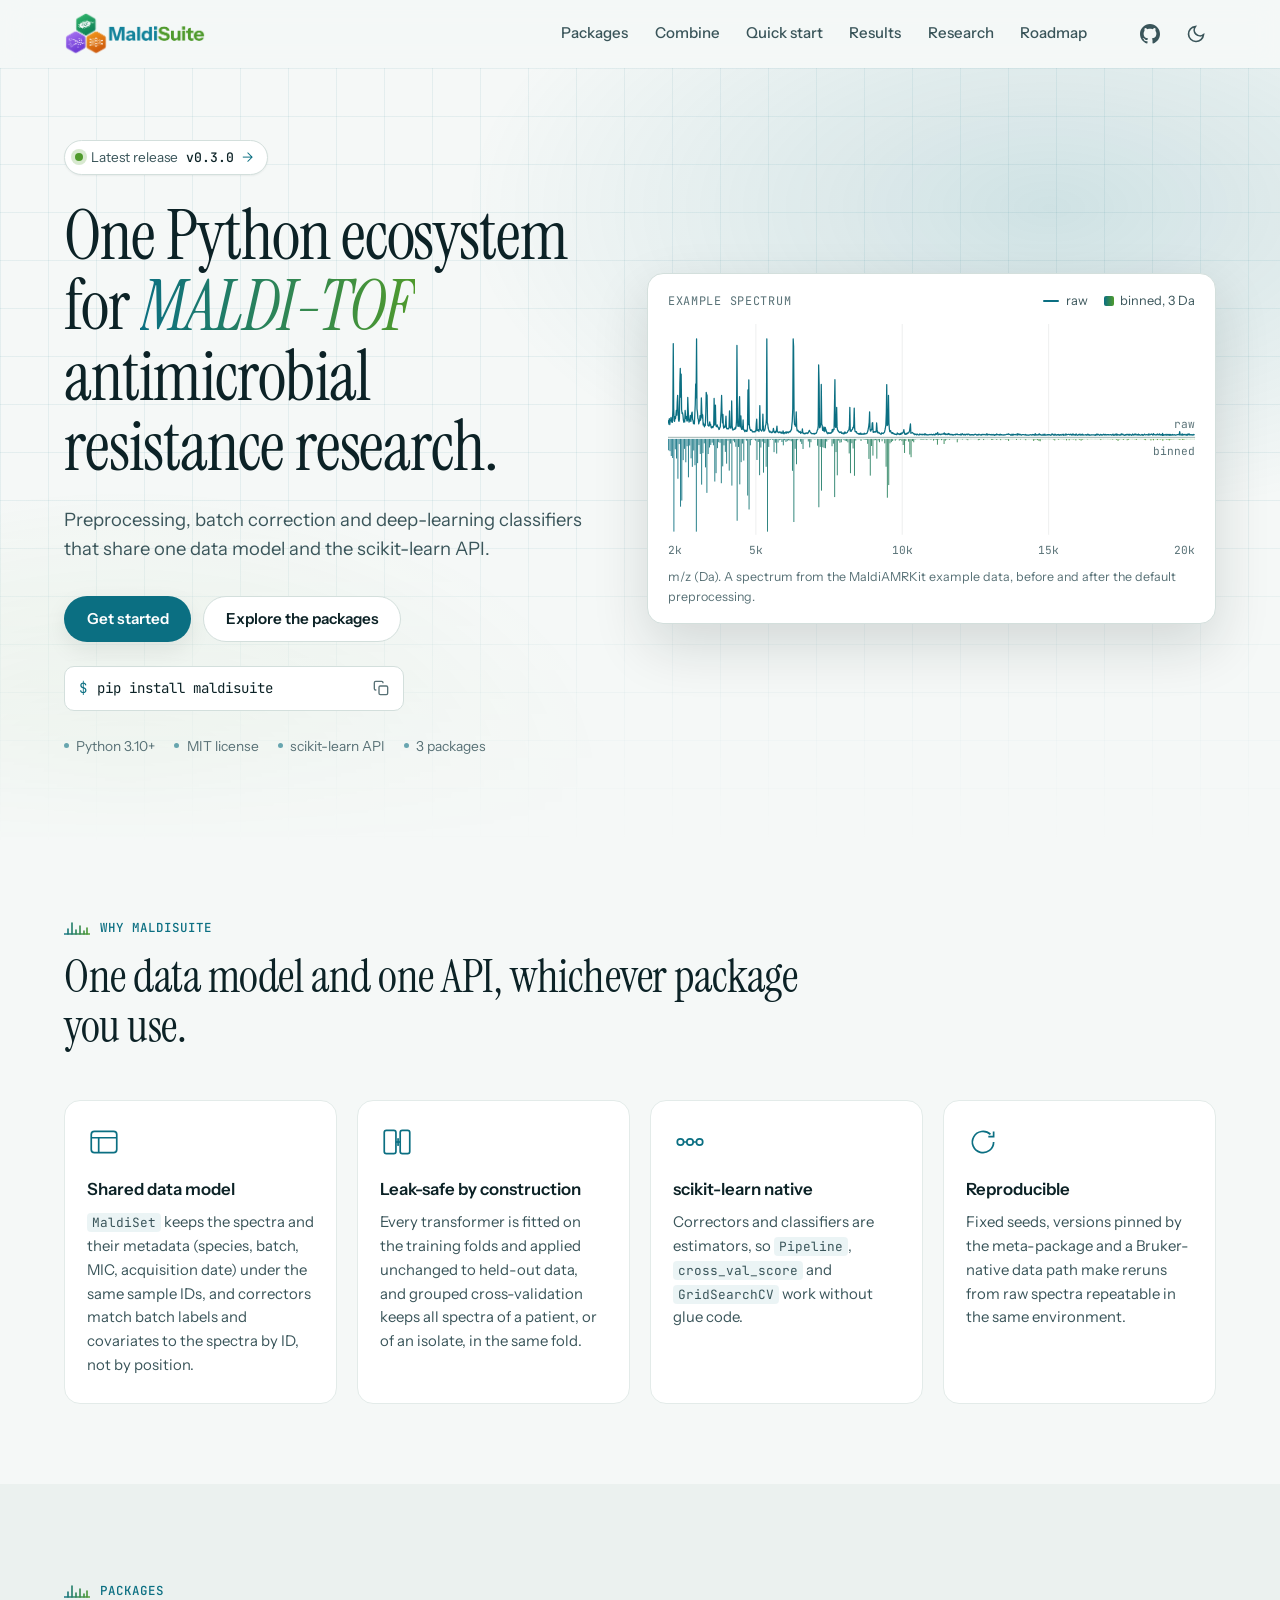
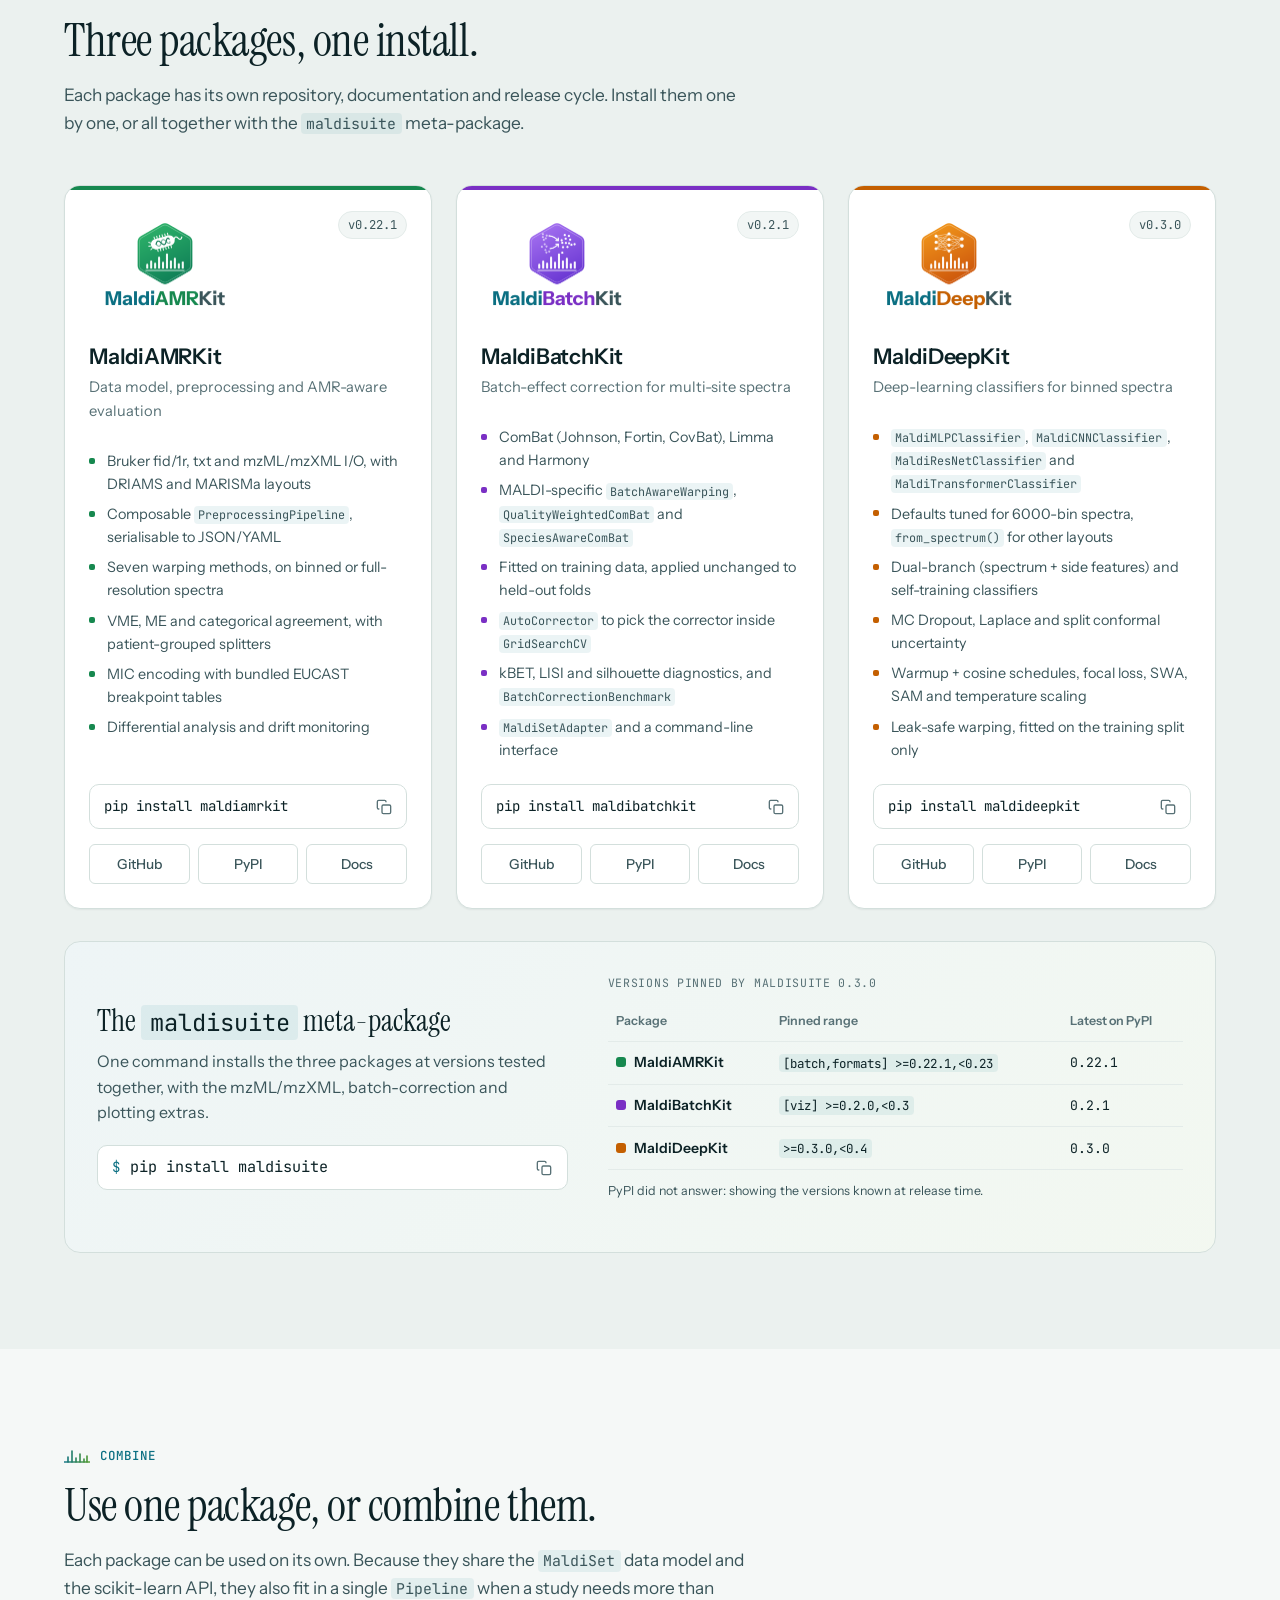
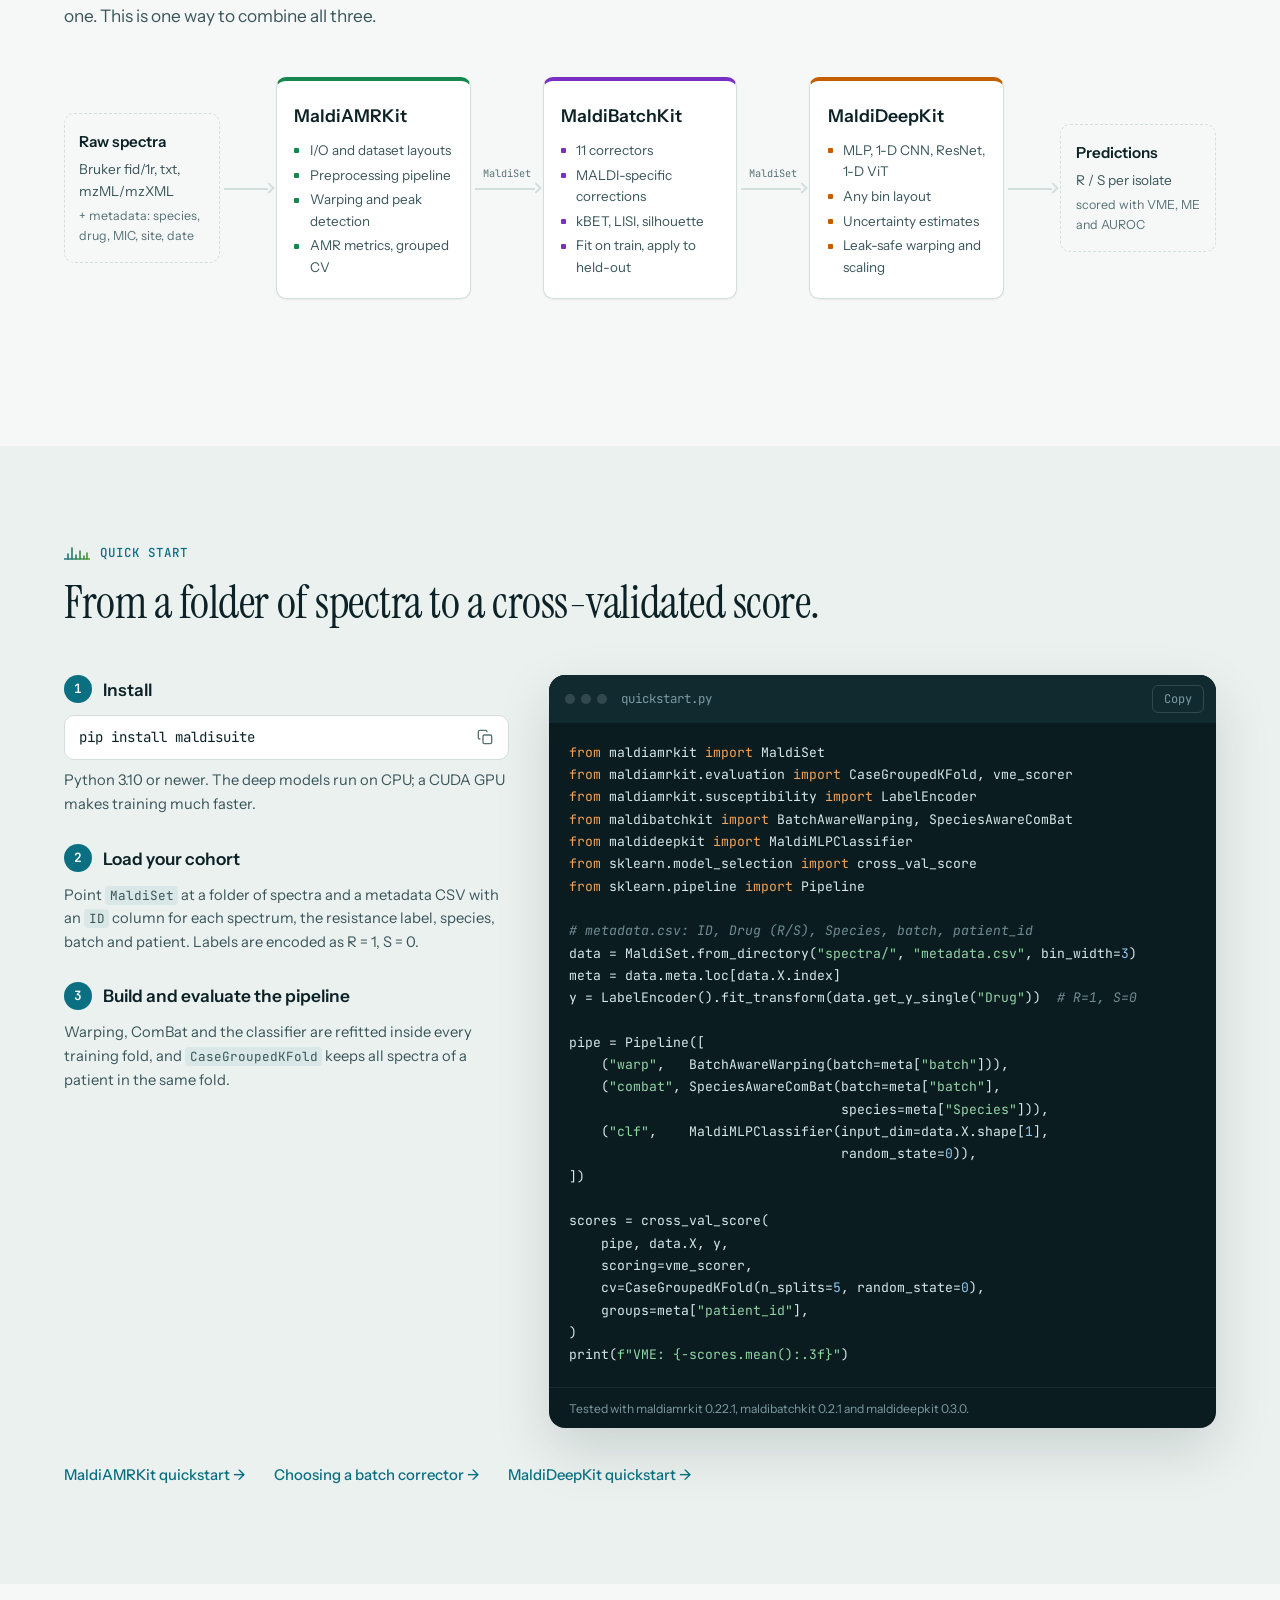
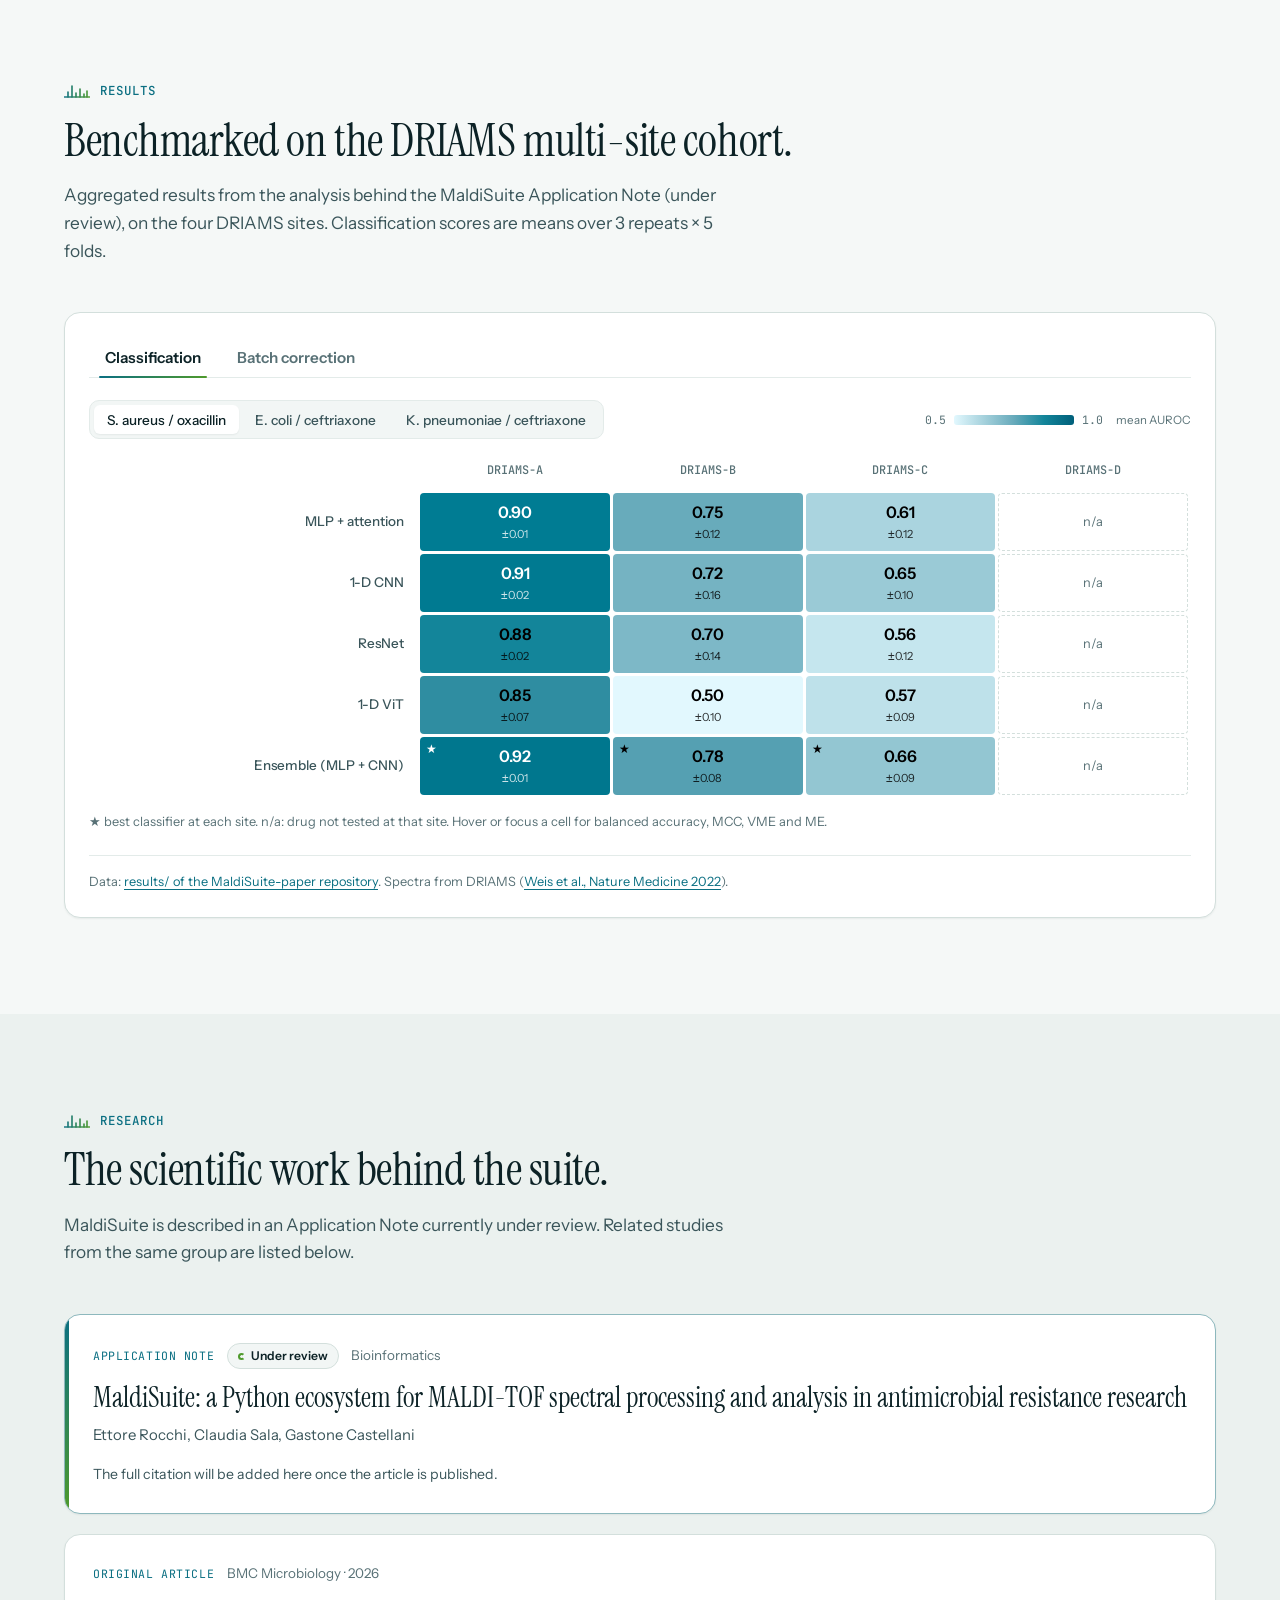
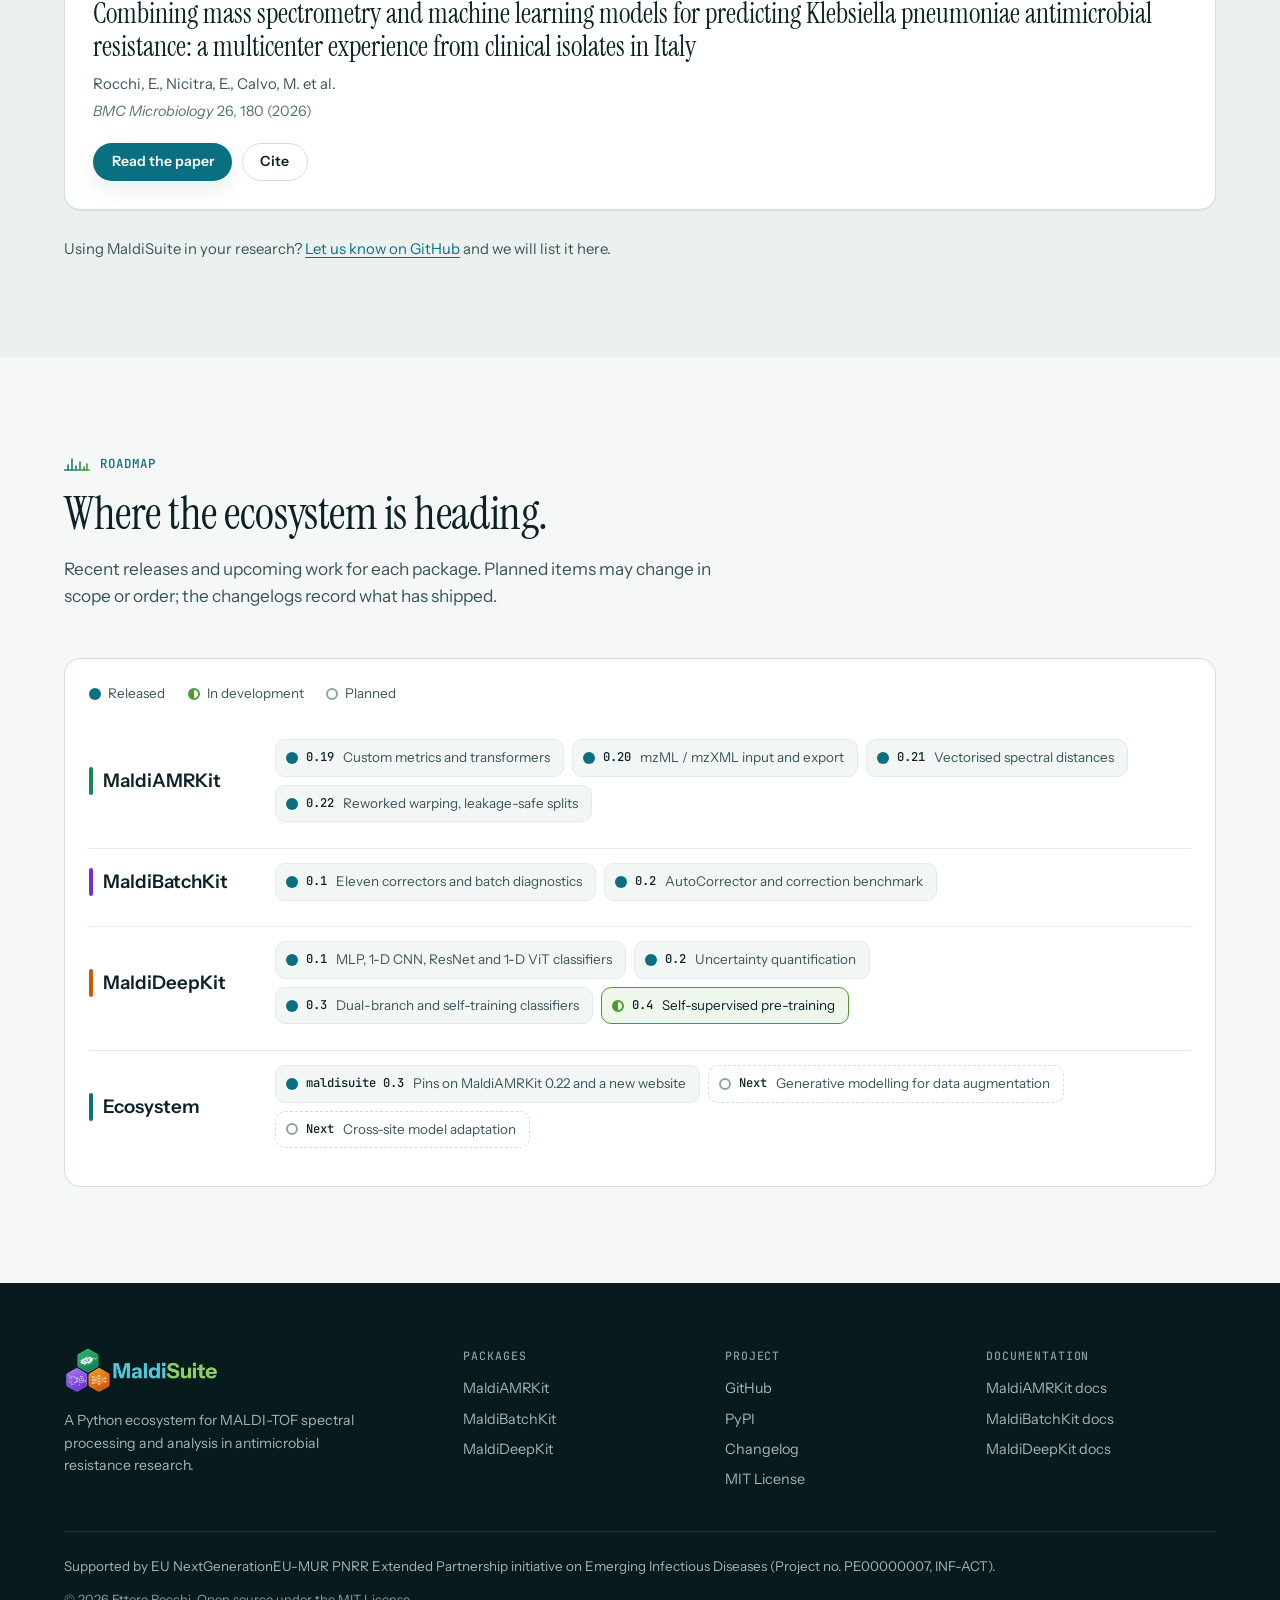
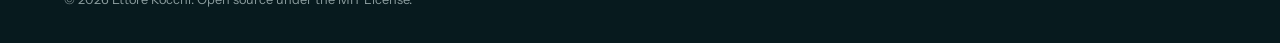
==== commit 8fc6a150: "redesign logos, add shared docs theme and README overview" ====
--- a/index.html
+++ b/index.html
@@ -43,7 +43,7 @@
 <link rel="preload" as="style" href="https://fonts.googleapis.com/css2?family=Instrument+Sans:ital,wght@0,400..700;1,400..700&family=Instrument+Serif:ital@0;1&family=JetBrains+Mono:wght@400;500&display=swap">
 <link href="https://fonts.googleapis.com/css2?family=Instrument+Sans:ital,wght@0,400..700;1,400..700&family=Instrument+Serif:ital@0;1&family=JetBrains+Mono:wght@400;500&display=swap" rel="stylesheet" media="print" onload="this.media='all'">
 <noscript><link href="https://fonts.googleapis.com/css2?family=Instrument+Sans:ital,wght@0,400..700;1,400..700&family=Instrument+Serif:ital@0;1&family=JetBrains+Mono:wght@400;500&display=swap" rel="stylesheet"></noscript>
-<link rel="stylesheet" href="css/style.css">
+<link rel="stylesheet" href="css/style.css?v=0.3.0-2">
 
 <script type="application/ld+json">
 {
@@ -72,12 +72,12 @@
 <header class="header" id="header">
   <div class="container nav">
     <a href="#top" class="nav-logo" aria-label="MaldiSuite home">
-      <img src="assets/web/maldi_suite_logo.png" alt="" class="logo-img logo-light" width="138" height="36">
-      <img src="assets/web/maldi_suite_logo_dark.png" alt="" class="logo-img logo-dark" width="138" height="36">
+      <img src="assets/web/maldi_suite_logo.png" alt="" class="logo-img logo-light" width="142" height="44">
+      <img src="assets/web/maldi_suite_logo_dark.png" alt="" class="logo-img logo-dark" width="142" height="44">
     </a>
     <nav class="nav-menu" id="nav-menu" aria-label="Main">
-      <a href="#workflow" class="nav-link">Workflow</a>
       <a href="#packages" class="nav-link">Packages</a>
+      <a href="#workflow" class="nav-link">Combine</a>
       <a href="#quickstart" class="nav-link">Quick start</a>
       <a href="#results" class="nav-link">Results</a>
       <a href="#research" class="nav-link">Research</a>
@@ -177,18 +177,18 @@
     <div class="container">
       <header class="section-head reveal">
         <p class="eyebrow">Why MaldiSuite</p>
-        <h2 id="why-title">A whole AMR study, written as one scikit-learn pipeline.</h2>
+        <h2 id="why-title">One data model and one API, whichever package you use.</h2>
       </header>
       <div class="principles">
         <article class="principle reveal">
           <svg class="principle-icon" viewBox="0 0 32 32" fill="none" stroke="currentColor" stroke-width="1.6" aria-hidden="true"><rect x="4" y="6" width="24" height="20" rx="3"/><path d="M4 12h24M11 12v14"/></svg>
           <h3>Shared data model</h3>
-          <p><code>MaldiSpectrum</code> and <code>MaldiSet</code> carry species, batch, MIC and acquisition metadata through every step, with no manual bookkeeping of sample identities.</p>
+          <p><code>MaldiSet</code> keeps the spectra and their metadata (species, batch, MIC, acquisition date) under the same sample IDs, and correctors match batch labels and covariates to the spectra by ID, not by position.</p>
         </article>
         <article class="principle reveal">
           <svg class="principle-icon" viewBox="0 0 32 32" fill="none" stroke="currentColor" stroke-width="1.6" aria-hidden="true"><rect x="4" y="5" width="11" height="22" rx="2"/><rect x="19" y="5" width="9" height="22" rx="2"/><path d="M15 16h4"/><path d="M17 13v6" stroke-linecap="round"/></svg>
           <h3>Leak-safe by construction</h3>
-          <p>Every transformer is fitted on the training folds and applied unchanged to held-out data, and grouped cross-validation keeps the spectra of one isolate in the same fold.</p>
+          <p>Every transformer is fitted on the training folds and applied unchanged to held-out data, and grouped cross-validation keeps all spectra of a patient, or of an isolate, in the same fold.</p>
         </article>
         <article class="principle reveal">
           <svg class="principle-icon" viewBox="0 0 32 32" fill="none" stroke="currentColor" stroke-width="1.6" aria-hidden="true"><circle cx="7" cy="16" r="3"/><circle cx="16" cy="16" r="3"/><circle cx="25" cy="16" r="3"/><path d="M10 16h3M19 16h3"/></svg>
@@ -198,21 +198,157 @@
         <article class="principle reveal">
           <svg class="principle-icon" viewBox="0 0 32 32" fill="none" stroke="currentColor" stroke-width="1.6" aria-hidden="true"><path d="M26 16a10 10 0 1 1-3-7.1"/><path d="M26 6v5h-5"/></svg>
           <h3>Reproducible</h3>
-          <p>Fixed seeds, versions pinned by the meta-package and a Bruker-native data path make reruns deterministic from raw spectra.</p>
-        </article>
-      </div>
-    </div>
-  </section>
-
-  <section class="section section-alt" id="workflow" aria-labelledby="workflow-title">
-    <div class="container">
-      <header class="section-head reveal">
-        <p class="eyebrow">Workflow</p>
-        <h2 id="workflow-title">Raw spectra in, resistance predictions out.</h2>
-        <p class="section-lede">Each package covers one stage of the workflow and hands the next one the same <code>MaldiSet</code>, so the three stages run as steps of a single <code>Pipeline</code>.</p>
-      </header>
-
-      <ol class="flow reveal" aria-label="MaldiSuite workflow">
+          <p>Fixed seeds, versions pinned by the meta-package and a Bruker-native data path make reruns from raw spectra repeatable in the same environment.</p>
+        </article>
+      </div>
+    </div>
+  </section>
+
+  <section class="section section-alt" id="packages" aria-labelledby="packages-title">
+    <div class="container">
+      <header class="section-head reveal">
+        <p class="eyebrow">Packages</p>
+        <h2 id="packages-title">Three packages, one install.</h2>
+        <p class="section-lede">Each package has its own repository, documentation and release cycle. Install them one by one, or all together with the <code>maldisuite</code> meta-package.</p>
+      </header>
+
+      <div class="packages">
+        <article class="pkg-card pkg-amr reveal">
+          <div class="pkg-top">
+            <div class="pkg-logo"><img src="assets/web/maldiamrkit_logo.png" alt="MaldiAMRKit logo" class="logo-light" width="304" height="179" loading="lazy"><img src="assets/web/maldiamrkit_logo_dark.png" alt="MaldiAMRKit logo" class="logo-dark" width="304" height="179" loading="lazy"></div>
+            <span class="pkg-version" data-package="maldiamrkit">v0.22.1</span>
+          </div>
+          <h3>MaldiAMRKit</h3>
+          <p class="pkg-role">Data model, preprocessing and AMR-aware evaluation</p>
+          <ul class="pkg-features">
+            <li>Bruker fid/1r, txt and mzML/mzXML I/O, with DRIAMS and MARISMa layouts</li>
+            <li>Composable <code>PreprocessingPipeline</code>, serialisable to JSON/YAML</li>
+            <li>Seven warping methods, on binned or full-resolution spectra</li>
+            <li>VME, ME and categorical agreement, with patient-grouped splitters</li>
+            <li>MIC encoding with bundled EUCAST breakpoint tables</li>
+            <li>Differential analysis and drift monitoring</li>
+          </ul>
+          <div class="code-chip">
+            <code>pip install maldiamrkit</code>
+            <button class="copy-btn" type="button" data-copy="pip install maldiamrkit" aria-label="Copy install command for MaldiAMRKit">
+              <svg viewBox="0 0 24 24" fill="none" stroke="currentColor" stroke-width="2" aria-hidden="true"><rect x="9" y="9" width="13" height="13" rx="2"/><path d="M5 15H4a2 2 0 0 1-2-2V4a2 2 0 0 1 2-2h9a2 2 0 0 1 2 2v1"/></svg>
+            </button>
+          </div>
+          <div class="pkg-links">
+            <a href="https://github.com/EttoreRocchi/MaldiAMRKit" target="_blank" rel="noopener">GitHub</a>
+            <a href="https://pypi.org/project/maldiamrkit/" target="_blank" rel="noopener">PyPI</a>
+            <a href="https://maldiamrkit.readthedocs.io/" target="_blank" rel="noopener">Docs</a>
+          </div>
+        </article>
+
+        <article class="pkg-card pkg-batch reveal">
+          <div class="pkg-top">
+            <div class="pkg-logo"><img src="assets/web/maldibatchkit_logo.png" alt="MaldiBatchKit logo" class="logo-light" width="304" height="179" loading="lazy"><img src="assets/web/maldibatchkit_logo_dark.png" alt="MaldiBatchKit logo" class="logo-dark" width="304" height="179" loading="lazy"></div>
+            <span class="pkg-version" data-package="maldibatchkit">v0.2.1</span>
+          </div>
+          <h3>MaldiBatchKit</h3>
+          <p class="pkg-role">Batch-effect correction for multi-site spectra</p>
+          <ul class="pkg-features">
+            <li>ComBat (Johnson, Fortin, CovBat), Limma and Harmony</li>
+            <li>MALDI-specific <code>BatchAwareWarping</code>, <code>QualityWeightedComBat</code> and <code>SpeciesAwareComBat</code></li>
+            <li>Fitted on training data, applied unchanged to held-out folds</li>
+            <li><code>AutoCorrector</code> to pick the corrector inside <code>GridSearchCV</code></li>
+            <li>kBET, LISI and silhouette diagnostics, and <code>BatchCorrectionBenchmark</code></li>
+            <li><code>MaldiSetAdapter</code> and a command-line interface</li>
+          </ul>
+          <div class="code-chip">
+            <code>pip install maldibatchkit</code>
+            <button class="copy-btn" type="button" data-copy="pip install maldibatchkit" aria-label="Copy install command for MaldiBatchKit">
+              <svg viewBox="0 0 24 24" fill="none" stroke="currentColor" stroke-width="2" aria-hidden="true"><rect x="9" y="9" width="13" height="13" rx="2"/><path d="M5 15H4a2 2 0 0 1-2-2V4a2 2 0 0 1 2-2h9a2 2 0 0 1 2 2v1"/></svg>
+            </button>
+          </div>
+          <div class="pkg-links">
+            <a href="https://github.com/EttoreRocchi/MaldiBatchKit" target="_blank" rel="noopener">GitHub</a>
+            <a href="https://pypi.org/project/maldibatchkit/" target="_blank" rel="noopener">PyPI</a>
+            <a href="https://maldibatchkit.readthedocs.io/" target="_blank" rel="noopener">Docs</a>
+          </div>
+        </article>
+
+        <article class="pkg-card pkg-deep reveal">
+          <div class="pkg-top">
+            <div class="pkg-logo"><img src="assets/web/maldideepkit_logo.png" alt="MaldiDeepKit logo" class="logo-light" width="304" height="179" loading="lazy"><img src="assets/web/maldideepkit_logo_dark.png" alt="MaldiDeepKit logo" class="logo-dark" width="304" height="179" loading="lazy"></div>
+            <span class="pkg-version" data-package="maldideepkit">v0.3.0</span>
+          </div>
+          <h3>MaldiDeepKit</h3>
+          <p class="pkg-role">Deep-learning classifiers for binned spectra</p>
+          <ul class="pkg-features">
+            <li><code>MaldiMLPClassifier</code>, <code>MaldiCNNClassifier</code>, <code>MaldiResNetClassifier</code> and <code>MaldiTransformerClassifier</code></li>
+            <li>Defaults tuned for 6000-bin spectra, <code>from_spectrum()</code> for other layouts</li>
+            <li>Dual-branch (spectrum + side features) and self-training classifiers</li>
+            <li>MC Dropout, Laplace and split conformal uncertainty</li>
+            <li>Warmup + cosine schedules, focal loss, SWA, SAM and temperature scaling</li>
+            <li>Leak-safe warping, fitted on the training split only</li>
+          </ul>
+          <div class="code-chip">
+            <code>pip install maldideepkit</code>
+            <button class="copy-btn" type="button" data-copy="pip install maldideepkit" aria-label="Copy install command for MaldiDeepKit">
+              <svg viewBox="0 0 24 24" fill="none" stroke="currentColor" stroke-width="2" aria-hidden="true"><rect x="9" y="9" width="13" height="13" rx="2"/><path d="M5 15H4a2 2 0 0 1-2-2V4a2 2 0 0 1 2-2h9a2 2 0 0 1 2 2v1"/></svg>
+            </button>
+          </div>
+          <div class="pkg-links">
+            <a href="https://github.com/EttoreRocchi/MaldiDeepKit" target="_blank" rel="noopener">GitHub</a>
+            <a href="https://pypi.org/project/maldideepkit/" target="_blank" rel="noopener">PyPI</a>
+            <a href="https://maldideepkit.readthedocs.io/" target="_blank" rel="noopener">Docs</a>
+          </div>
+        </article>
+      </div>
+
+      <div class="suite reveal">
+        <div class="suite-copy">
+          <h3>The <code>maldisuite</code> meta-package</h3>
+          <p>One command installs the three packages at versions tested together, with the mzML/mzXML, batch-correction and plotting extras.</p>
+          <div class="code-chip code-chip-lg">
+            <span class="install-prompt" aria-hidden="true">$</span>
+            <code>pip install maldisuite</code>
+            <button class="copy-btn" type="button" data-copy="pip install maldisuite" aria-label="Copy install command for the full suite">
+              <svg viewBox="0 0 24 24" fill="none" stroke="currentColor" stroke-width="2" aria-hidden="true"><rect x="9" y="9" width="13" height="13" rx="2"/><path d="M5 15H4a2 2 0 0 1-2-2V4a2 2 0 0 1 2-2h9a2 2 0 0 1 2 2v1"/></svg>
+            </button>
+          </div>
+        </div>
+        <div class="compat">
+          <table class="compat-table">
+            <caption>Versions pinned by maldisuite 0.3.0</caption>
+            <thead>
+              <tr><th scope="col">Package</th><th scope="col">Pinned range</th><th scope="col">Latest on PyPI</th></tr>
+            </thead>
+            <tbody>
+              <tr class="pkg-amr">
+                <th scope="row"><span class="swatch" aria-hidden="true"></span>MaldiAMRKit</th>
+                <td><code>[batch,formats] &gt;=0.22.1,&lt;0.23</code></td>
+                <td class="compat-latest" data-package="maldiamrkit" data-min="0.22.1" data-max="0.23">0.22.1</td>
+              </tr>
+              <tr class="pkg-batch">
+                <th scope="row"><span class="swatch" aria-hidden="true"></span>MaldiBatchKit</th>
+                <td><code>[viz] &gt;=0.2.0,&lt;0.3</code></td>
+                <td class="compat-latest" data-package="maldibatchkit" data-min="0.2.0" data-max="0.3">0.2.1</td>
+              </tr>
+              <tr class="pkg-deep">
+                <th scope="row"><span class="swatch" aria-hidden="true"></span>MaldiDeepKit</th>
+                <td><code>&gt;=0.3.0,&lt;0.4</code></td>
+                <td class="compat-latest" data-package="maldideepkit" data-min="0.3.0" data-max="0.4">0.3.0</td>
+              </tr>
+            </tbody>
+          </table>
+          <p class="compat-note" id="compat-note">Latest versions are read from PyPI when the page loads.</p>
+        </div>
+      </div>
+    </div>
+  </section>
+
+  <section class="section" id="workflow" aria-labelledby="workflow-title">
+    <div class="container">
+      <header class="section-head reveal">
+        <p class="eyebrow">Combine</p>
+        <h2 id="workflow-title">Use one package, or combine them.</h2>
+        <p class="section-lede">Each package can be used on its own. Because they share the <code>MaldiSet</code> data model and the scikit-learn API, they also fit in a single <code>Pipeline</code> when a study needs more than one. This is one way to combine all three.</p>
+      </header>
+
+      <ol class="flow reveal" aria-label="One way to combine the three packages">
         <li class="flow-io">
           <h3>Raw spectra</h3>
           <p>Bruker fid/1r, txt, mzML/mzXML</p>
@@ -220,7 +356,6 @@
         </li>
         <li class="flow-link" aria-hidden="true"><span class="flow-dot"></span></li>
         <li class="flow-node pkg-amr">
-          <p class="flow-role">Preprocessing</p>
           <h3>MaldiAMRKit</h3>
           <ul>
             <li>I/O and dataset layouts</li>
@@ -229,9 +364,8 @@
             <li>AMR metrics, grouped CV</li>
           </ul>
         </li>
-        <li class="flow-link" aria-hidden="true"><span class="flow-dot"></span><span class="flow-label"><span>MaldiSet</span> <span>6000 bins</span></span></li>
+        <li class="flow-link" aria-hidden="true"><span class="flow-dot"></span><span class="flow-label"><span>MaldiSet</span></span></li>
         <li class="flow-node pkg-batch">
-          <p class="flow-role">Harmonisation</p>
           <h3>MaldiBatchKit</h3>
           <ul>
             <li>11 correctors</li>
@@ -240,9 +374,8 @@
             <li>Fit on train, apply to held-out</li>
           </ul>
         </li>
-        <li class="flow-link" aria-hidden="true"><span class="flow-dot"></span><span class="flow-label"><span>harmonised</span> <span>MaldiSet</span></span></li>
+        <li class="flow-link" aria-hidden="true"><span class="flow-dot"></span><span class="flow-label"><span>MaldiSet</span></span></li>
         <li class="flow-node pkg-deep">
-          <p class="flow-role">Classification</p>
           <h3>MaldiDeepKit</h3>
           <ul>
             <li>MLP, 1-D CNN, ResNet, 1-D ViT</li>
@@ -258,143 +391,7 @@
           <p class="flow-sub">scored with VME, ME and AUROC</p>
         </li>
       </ol>
-      <p class="flow-note reveal">Batch labels are needed only for the harmonisation step: single-site studies use MaldiAMRKit and MaldiDeepKit directly.</p>
-    </div>
-  </section>
-
-  <section class="section" id="packages" aria-labelledby="packages-title">
-    <div class="container">
-      <header class="section-head reveal">
-        <p class="eyebrow">Packages</p>
-        <h2 id="packages-title">Three packages, one install.</h2>
-        <p class="section-lede">Each package has its own repository, documentation and release cycle. Install them one by one, or all together with the <code>maldisuite</code> meta-package.</p>
-      </header>
-
-      <div class="packages">
-        <article class="pkg-card pkg-amr reveal">
-          <div class="pkg-top">
-            <div class="pkg-logo"><img src="assets/web/maldiamrkit_logo.png" alt="MaldiAMRKit logo" width="192" height="143" loading="lazy"></div>
-            <span class="pkg-version" data-package="maldiamrkit">v0.22.1</span>
-          </div>
-          <h3>MaldiAMRKit</h3>
-          <p class="pkg-role">Data model, preprocessing and AMR-aware evaluation</p>
-          <ul class="pkg-features">
-            <li>Bruker fid/1r, txt and mzML/mzXML I/O, with DRIAMS and MARISMa layouts</li>
-            <li>Composable <code>PreprocessingPipeline</code>, serialisable to JSON/YAML</li>
-            <li>Seven warping methods, on binned or full-resolution spectra</li>
-            <li>VME, ME and categorical agreement, with patient-grouped splitters</li>
-            <li>MIC encoding with bundled EUCAST breakpoint tables</li>
-            <li>Differential analysis and drift monitoring</li>
-          </ul>
-          <div class="code-chip">
-            <code>pip install maldiamrkit</code>
-            <button class="copy-btn" type="button" data-copy="pip install maldiamrkit" aria-label="Copy install command for MaldiAMRKit">
-              <svg viewBox="0 0 24 24" fill="none" stroke="currentColor" stroke-width="2" aria-hidden="true"><rect x="9" y="9" width="13" height="13" rx="2"/><path d="M5 15H4a2 2 0 0 1-2-2V4a2 2 0 0 1 2-2h9a2 2 0 0 1 2 2v1"/></svg>
-            </button>
-          </div>
-          <div class="pkg-links">
-            <a href="https://github.com/EttoreRocchi/MaldiAMRKit" target="_blank" rel="noopener">GitHub</a>
-            <a href="https://pypi.org/project/maldiamrkit/" target="_blank" rel="noopener">PyPI</a>
-            <a href="https://maldiamrkit.readthedocs.io/" target="_blank" rel="noopener">Docs</a>
-          </div>
-        </article>
-
-        <article class="pkg-card pkg-batch reveal">
-          <div class="pkg-top">
-            <div class="pkg-logo"><img src="assets/web/maldibatchkit_logo.png" alt="MaldiBatchKit logo" width="192" height="149" loading="lazy"></div>
-            <span class="pkg-version" data-package="maldibatchkit">v0.2.0</span>
-          </div>
-          <h3>MaldiBatchKit</h3>
-          <p class="pkg-role">Batch-effect correction for multi-site spectra</p>
-          <ul class="pkg-features">
-            <li>ComBat (Johnson, Fortin, CovBat), Limma and Harmony</li>
-            <li>MALDI-specific <code>BatchAwareWarping</code>, <code>QualityWeightedComBat</code> and <code>SpeciesAwareComBat</code></li>
-            <li>Fitted on training data, applied unchanged to held-out folds</li>
-            <li><code>AutoCorrector</code> to pick the corrector inside <code>GridSearchCV</code></li>
-            <li>kBET, LISI and silhouette diagnostics, and <code>BatchCorrectionBenchmark</code></li>
-            <li><code>MaldiSetAdapter</code> and a command-line interface</li>
-          </ul>
-          <div class="code-chip">
-            <code>pip install maldibatchkit</code>
-            <button class="copy-btn" type="button" data-copy="pip install maldibatchkit" aria-label="Copy install command for MaldiBatchKit">
-              <svg viewBox="0 0 24 24" fill="none" stroke="currentColor" stroke-width="2" aria-hidden="true"><rect x="9" y="9" width="13" height="13" rx="2"/><path d="M5 15H4a2 2 0 0 1-2-2V4a2 2 0 0 1 2-2h9a2 2 0 0 1 2 2v1"/></svg>
-            </button>
-          </div>
-          <div class="pkg-links">
-            <a href="https://github.com/EttoreRocchi/MaldiBatchKit" target="_blank" rel="noopener">GitHub</a>
-            <a href="https://pypi.org/project/maldibatchkit/" target="_blank" rel="noopener">PyPI</a>
-            <a href="https://maldibatchkit.readthedocs.io/" target="_blank" rel="noopener">Docs</a>
-          </div>
-        </article>
-
-        <article class="pkg-card pkg-deep reveal">
-          <div class="pkg-top">
-            <div class="pkg-logo"><img src="assets/web/maldideepkit_logo.png" alt="MaldiDeepKit logo" width="192" height="110" loading="lazy"></div>
-            <span class="pkg-version" data-package="maldideepkit">v0.3.0</span>
-          </div>
-          <h3>MaldiDeepKit</h3>
-          <p class="pkg-role">Deep-learning classifiers for binned spectra</p>
-          <ul class="pkg-features">
-            <li><code>MaldiMLPClassifier</code>, <code>MaldiCNNClassifier</code>, <code>MaldiResNetClassifier</code> and <code>MaldiTransformerClassifier</code></li>
-            <li>Defaults tuned for 6000-bin spectra, <code>from_spectrum()</code> for other layouts</li>
-            <li>Dual-branch (spectrum + side features) and self-training classifiers</li>
-            <li>MC Dropout, Laplace and split conformal uncertainty</li>
-            <li>Warmup + cosine schedules, focal loss, SWA, SAM and temperature scaling</li>
-            <li>Leak-safe warping, fitted on the training split only</li>
-          </ul>
-          <div class="code-chip">
-            <code>pip install maldideepkit</code>
-            <button class="copy-btn" type="button" data-copy="pip install maldideepkit" aria-label="Copy install command for MaldiDeepKit">
-              <svg viewBox="0 0 24 24" fill="none" stroke="currentColor" stroke-width="2" aria-hidden="true"><rect x="9" y="9" width="13" height="13" rx="2"/><path d="M5 15H4a2 2 0 0 1-2-2V4a2 2 0 0 1 2-2h9a2 2 0 0 1 2 2v1"/></svg>
-            </button>
-          </div>
-          <div class="pkg-links">
-            <a href="https://github.com/EttoreRocchi/MaldiDeepKit" target="_blank" rel="noopener">GitHub</a>
-            <a href="https://pypi.org/project/maldideepkit/" target="_blank" rel="noopener">PyPI</a>
-            <a href="https://maldideepkit.readthedocs.io/" target="_blank" rel="noopener">Docs</a>
-          </div>
-        </article>
-      </div>
-
-      <div class="suite reveal">
-        <div class="suite-copy">
-          <h3>The <code>maldisuite</code> meta-package</h3>
-          <p>One command installs the three packages at versions tested together, with the mzML/mzXML, batch-correction and plotting extras.</p>
-          <div class="code-chip code-chip-lg">
-            <span class="install-prompt" aria-hidden="true">$</span>
-            <code>pip install maldisuite</code>
-            <button class="copy-btn" type="button" data-copy="pip install maldisuite" aria-label="Copy install command for the full suite">
-              <svg viewBox="0 0 24 24" fill="none" stroke="currentColor" stroke-width="2" aria-hidden="true"><rect x="9" y="9" width="13" height="13" rx="2"/><path d="M5 15H4a2 2 0 0 1-2-2V4a2 2 0 0 1 2-2h9a2 2 0 0 1 2 2v1"/></svg>
-            </button>
-          </div>
-        </div>
-        <div class="compat">
-          <table class="compat-table">
-            <caption>Versions pinned by maldisuite 0.3.0</caption>
-            <thead>
-              <tr><th scope="col">Package</th><th scope="col">Pinned range</th><th scope="col">Latest on PyPI</th></tr>
-            </thead>
-            <tbody>
-              <tr class="pkg-amr">
-                <th scope="row"><span class="swatch" aria-hidden="true"></span>MaldiAMRKit</th>
-                <td><code>[batch,formats] &gt;=0.22.1,&lt;0.23</code></td>
-                <td class="compat-latest" data-package="maldiamrkit" data-min="0.22.1" data-max="0.23">0.22.1</td>
-              </tr>
-              <tr class="pkg-batch">
-                <th scope="row"><span class="swatch" aria-hidden="true"></span>MaldiBatchKit</th>
-                <td><code>[viz] &gt;=0.2.0,&lt;0.3</code></td>
-                <td class="compat-latest" data-package="maldibatchkit" data-min="0.2.0" data-max="0.3">0.2.0</td>
-              </tr>
-              <tr class="pkg-deep">
-                <th scope="row"><span class="swatch" aria-hidden="true"></span>MaldiDeepKit</th>
-                <td><code>&gt;=0.3.0,&lt;0.4</code></td>
-                <td class="compat-latest" data-package="maldideepkit" data-min="0.3.0" data-max="0.4">0.3.0</td>
-              </tr>
-            </tbody>
-          </table>
-          <p class="compat-note" id="compat-note">Latest versions are read from PyPI when the page loads.</p>
-        </div>
-      </div>
+      <p class="flow-note reveal">Any package can be left out or used on its own. MaldiBatchKit, for example, is useful only when spectra come from several sites or instruments.</p>
     </div>
   </section>
 
@@ -461,7 +458,7 @@
     groups=meta[<span class="c-str">"patient_id"</span>],
 )
 print(<span class="c-str">f"VME: {-scores.mean():.3f}"</span>)</code></pre>
-          <p class="code-window-foot">Tested with maldiamrkit 0.22.1, maldibatchkit 0.2.0 and maldideepkit 0.3.0.</p>
+          <p class="code-window-foot">Tested with maldiamrkit 0.22.1, maldibatchkit 0.2.1 and maldideepkit 0.3.0.</p>
         </figure>
       </div>
 
@@ -505,7 +502,7 @@
           <div class="bars-wrap" id="batch-bars"></div>
           <dl class="metric-notes">
             <div><dt>kBET acceptance</dt><dd>Share of spectra whose neighbours mix batches as the whole cohort does. Higher is better.</dd></div>
-            <div><dt>LISI, batch (normalised)</dt><dd>Effective number of batches in each neighbourhood, rescaled to 0&ndash;1. Higher is better.</dd></div>
+            <div><dt>LISI, batch (normalised)</dt><dd>Effective number of batches in each neighbourhood, rescaled to the range 0 to 1. Higher is better.</dd></div>
             <div><dt>Species preservation</dt><dd>How well species stay apart after correction, 1 meaning fully preserved. Shown when species is a protected covariate.</dd></div>
           </dl>
         </div>
@@ -562,7 +559,7 @@
   <div class="container">
     <div class="footer-grid">
       <div class="footer-brand">
-        <img src="assets/web/maldi_suite_logo_dark.png" alt="MaldiSuite" width="154" height="40" loading="lazy">
+        <img src="assets/web/maldi_suite_logo_dark.png" alt="MaldiSuite" width="155" height="48" loading="lazy">
         <p>A Python ecosystem for MALDI-TOF spectral processing and analysis in antimicrobial resistance research.</p>
       </div>
       <div class="footer-col">
@@ -591,6 +588,6 @@
 </footer>
 
 <div class="chart-tooltip" id="chart-tooltip" role="tooltip" hidden></div>
-<script src="js/main.js"></script>
+<script src="js/main.js?v=0.3.0-2"></script>
 </body>
 </html>
--- a/css/style.css
+++ b/css/style.css
@@ -283,7 +283,7 @@
 }
 
 .logo-img {
-  height: 36px;
+  height: 44px;
   width: auto;
 }
 
@@ -1216,10 +1216,6 @@
   justify-content: center;
   width: 152px;
   height: 108px;
-  padding: 0.35rem;
-  background-color: #ffffff;
-  border: 1px solid var(--line-soft);
-  border-radius: var(--radius-md);
 }
 
 .pkg-logo img {
@@ -2203,7 +2199,7 @@
 }
 
 .footer-brand img {
-  height: 40px;
+  height: 48px;
   width: auto;
   margin-bottom: 0.9rem;
 }
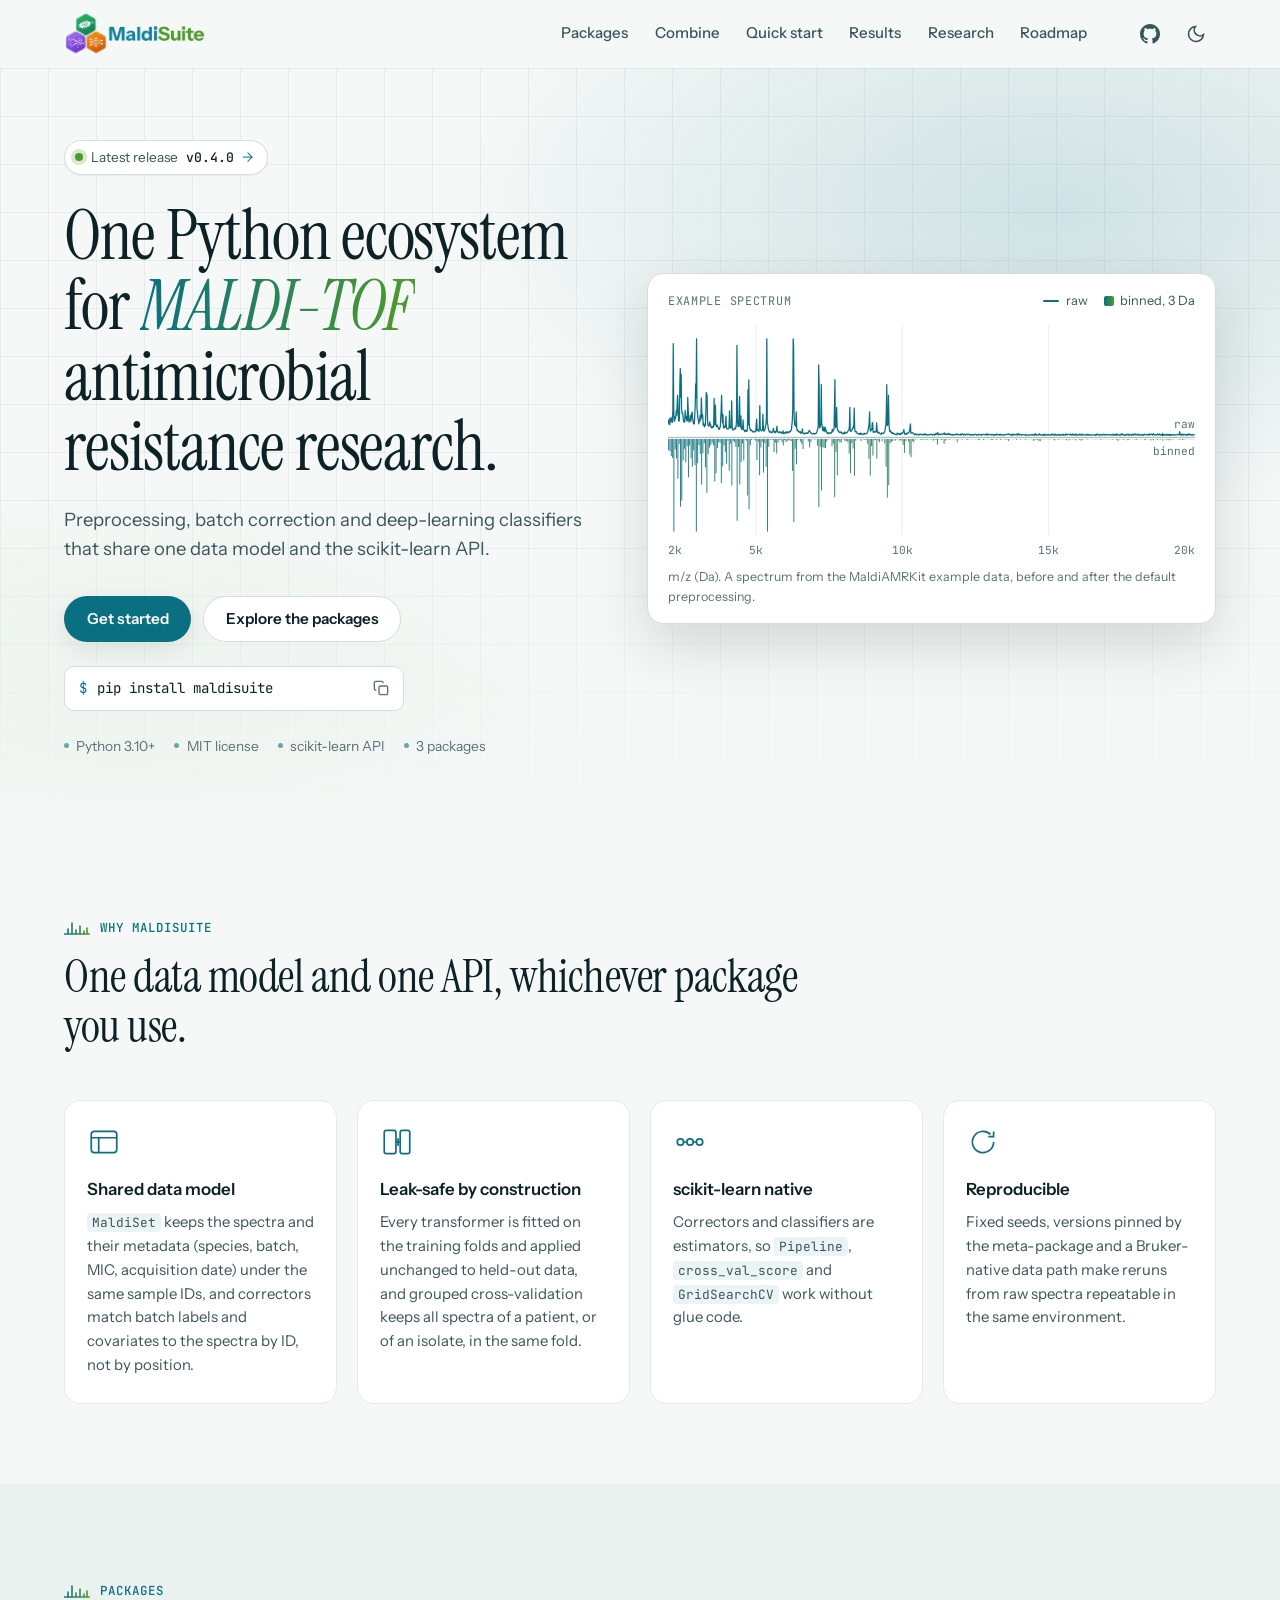
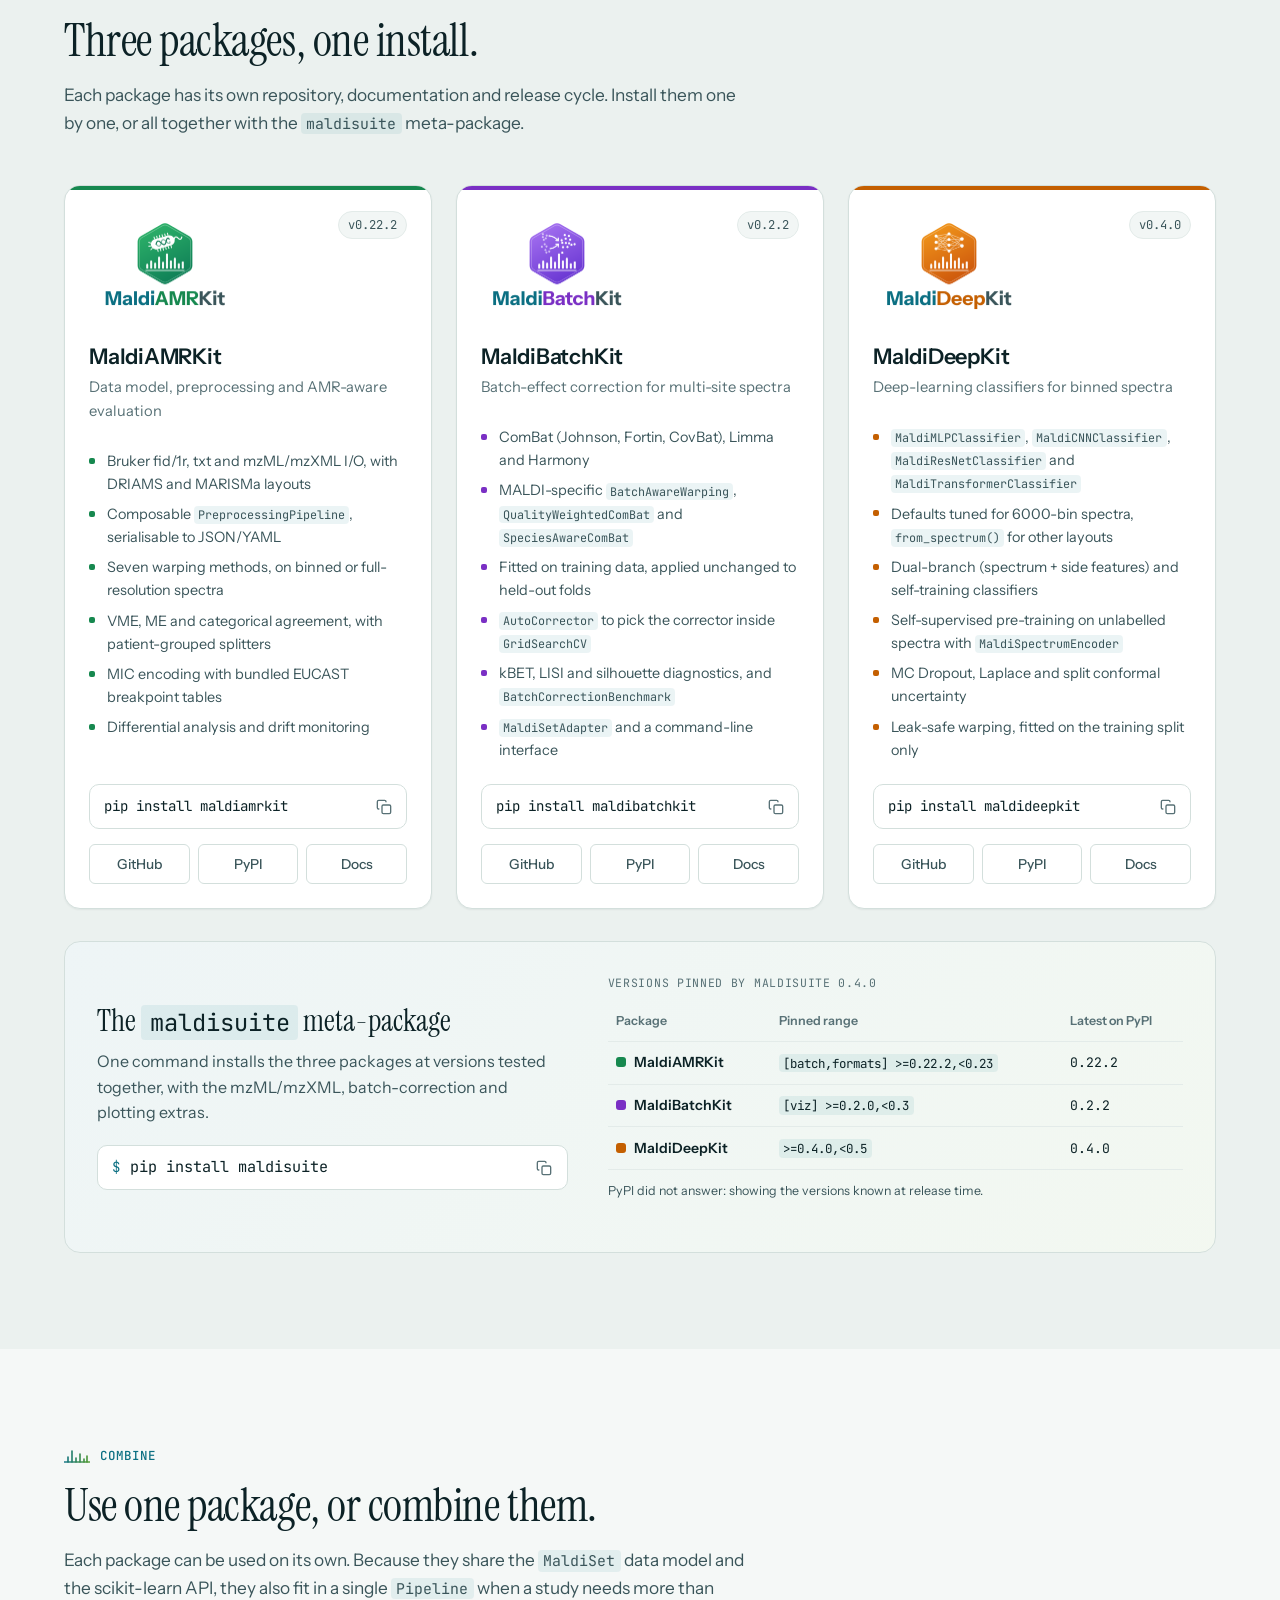
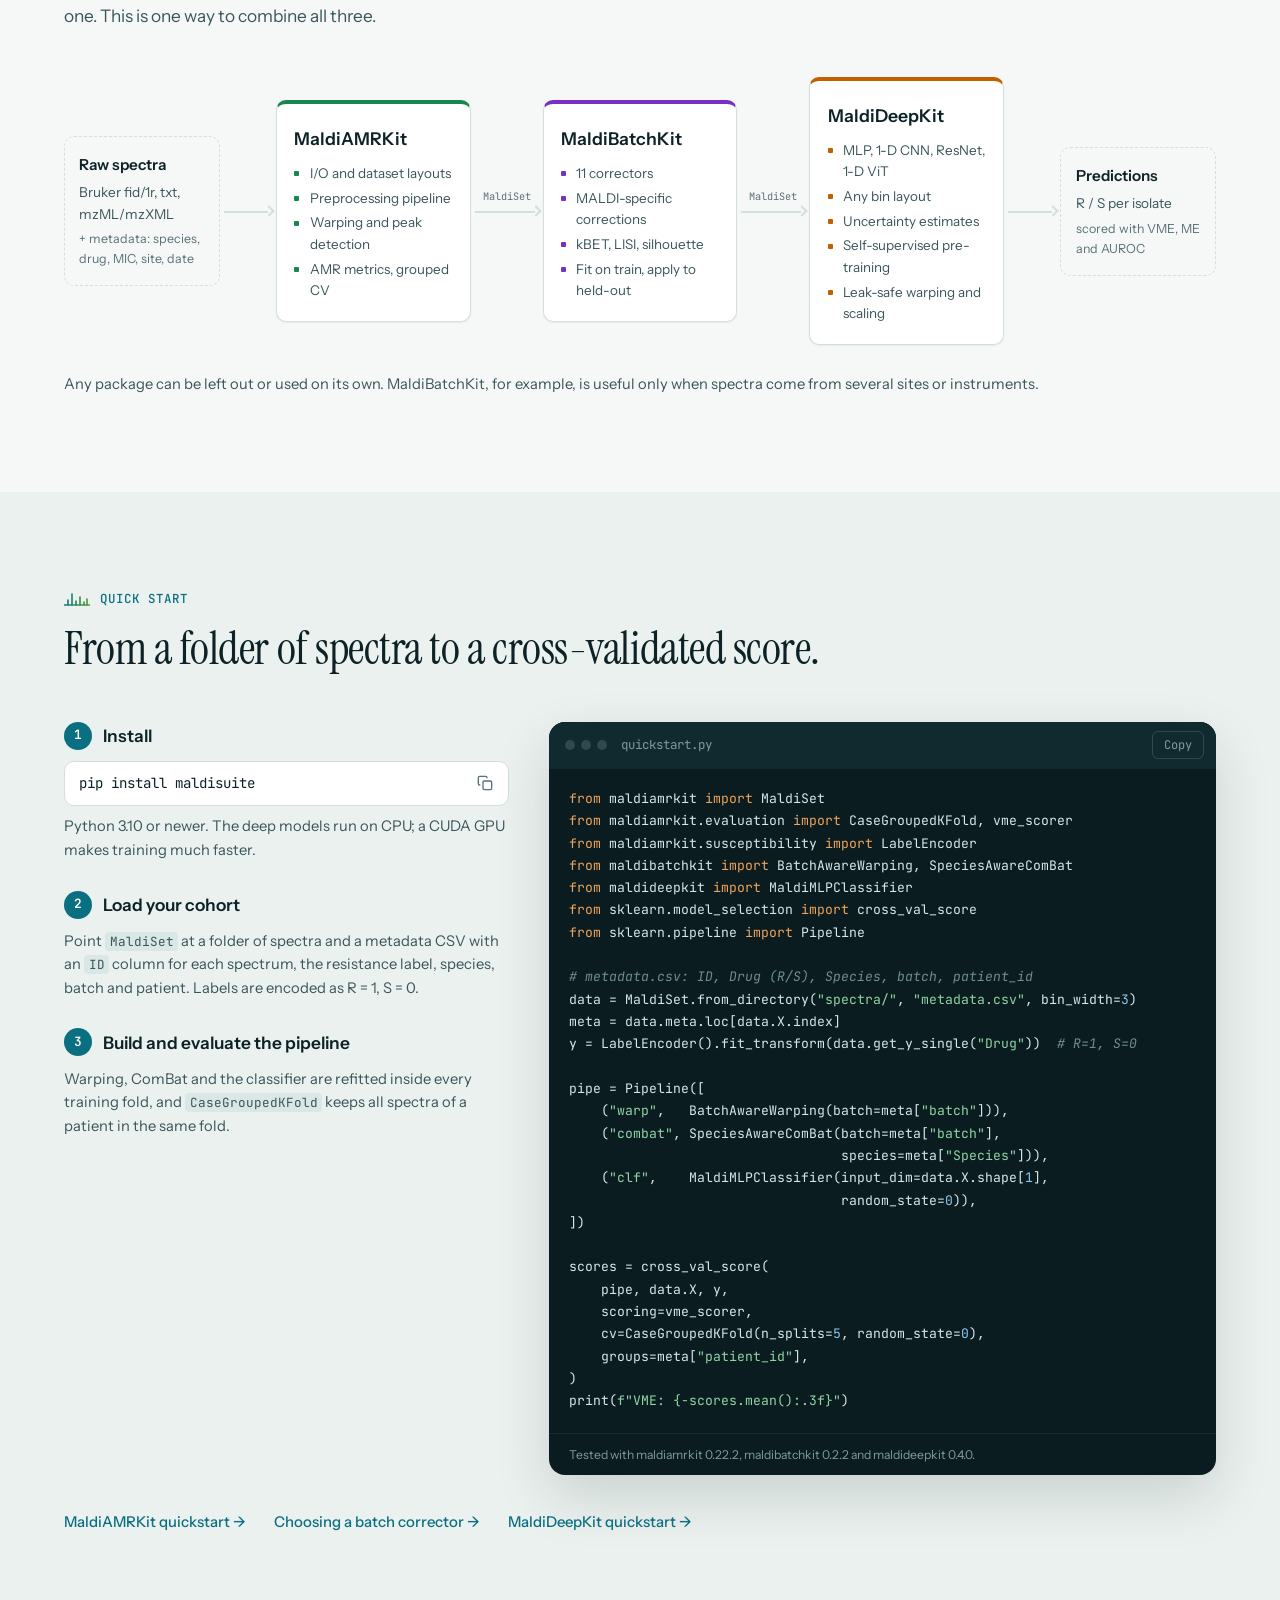
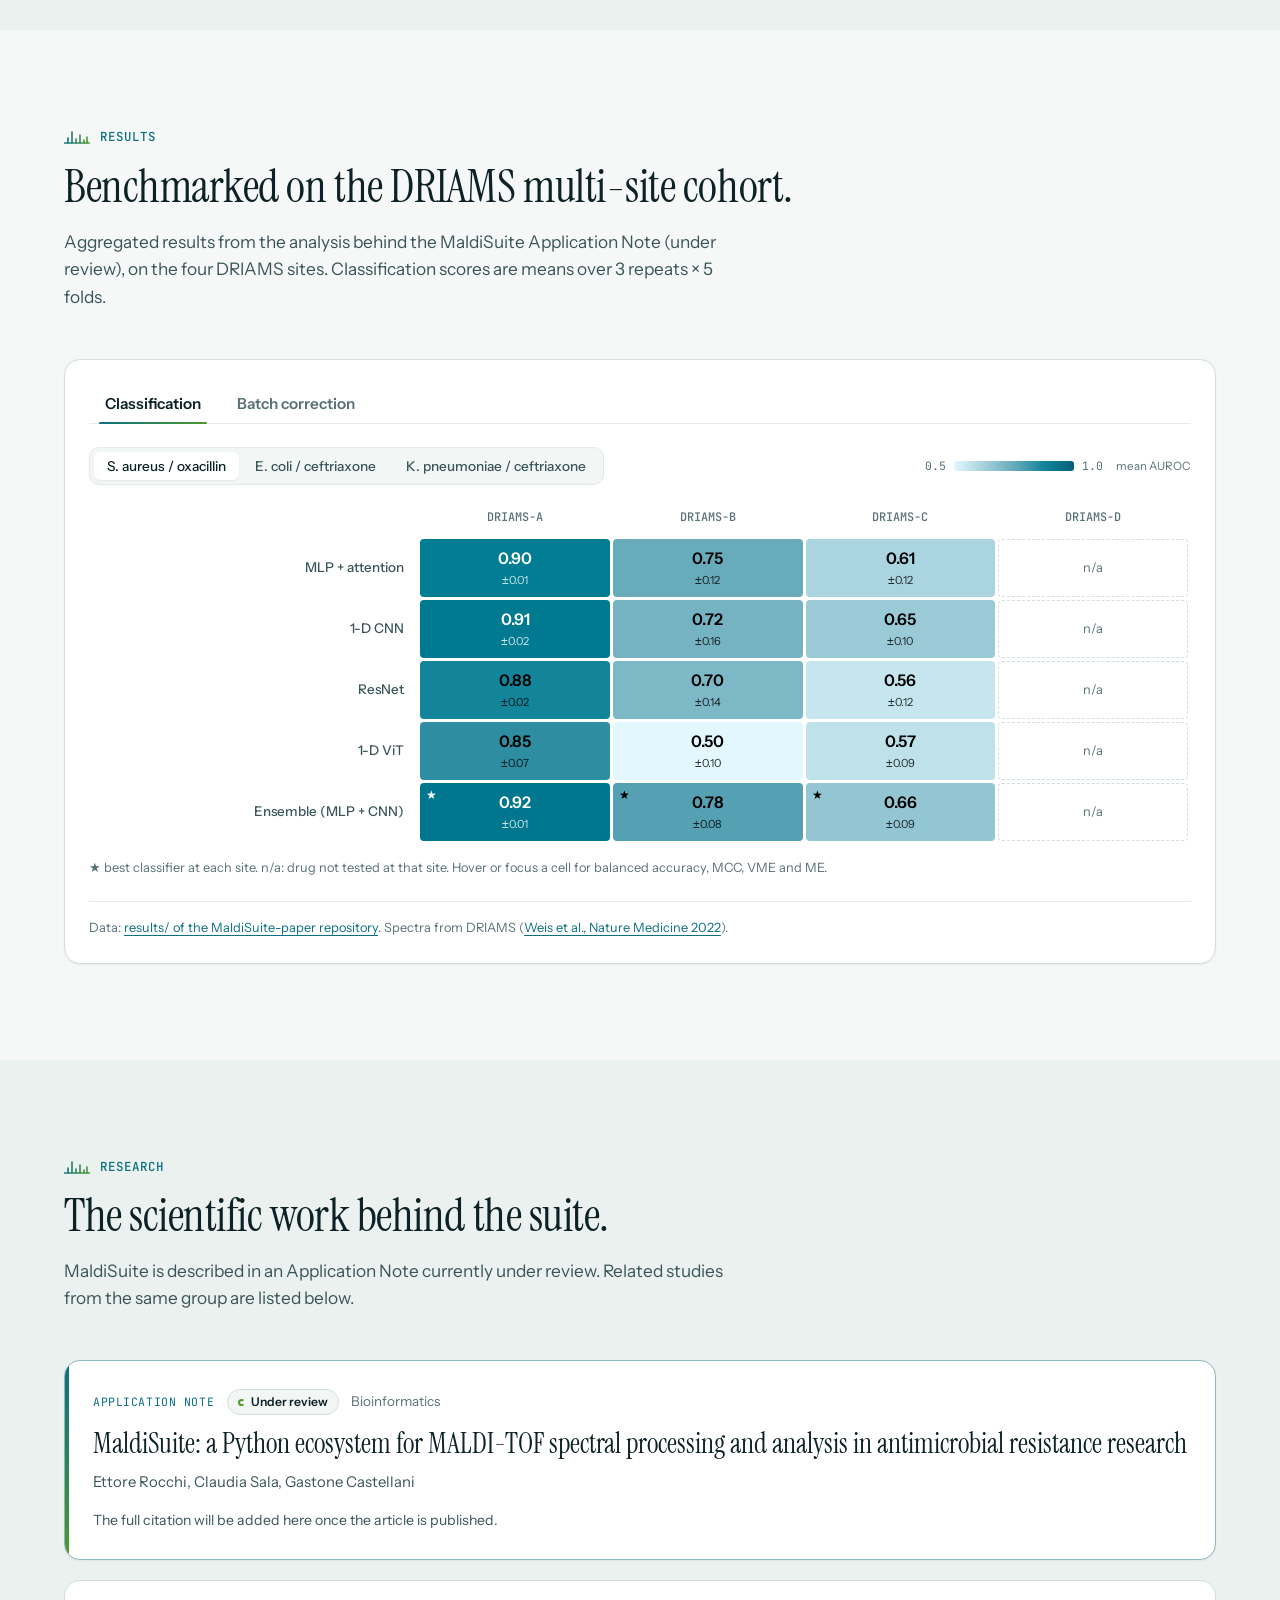
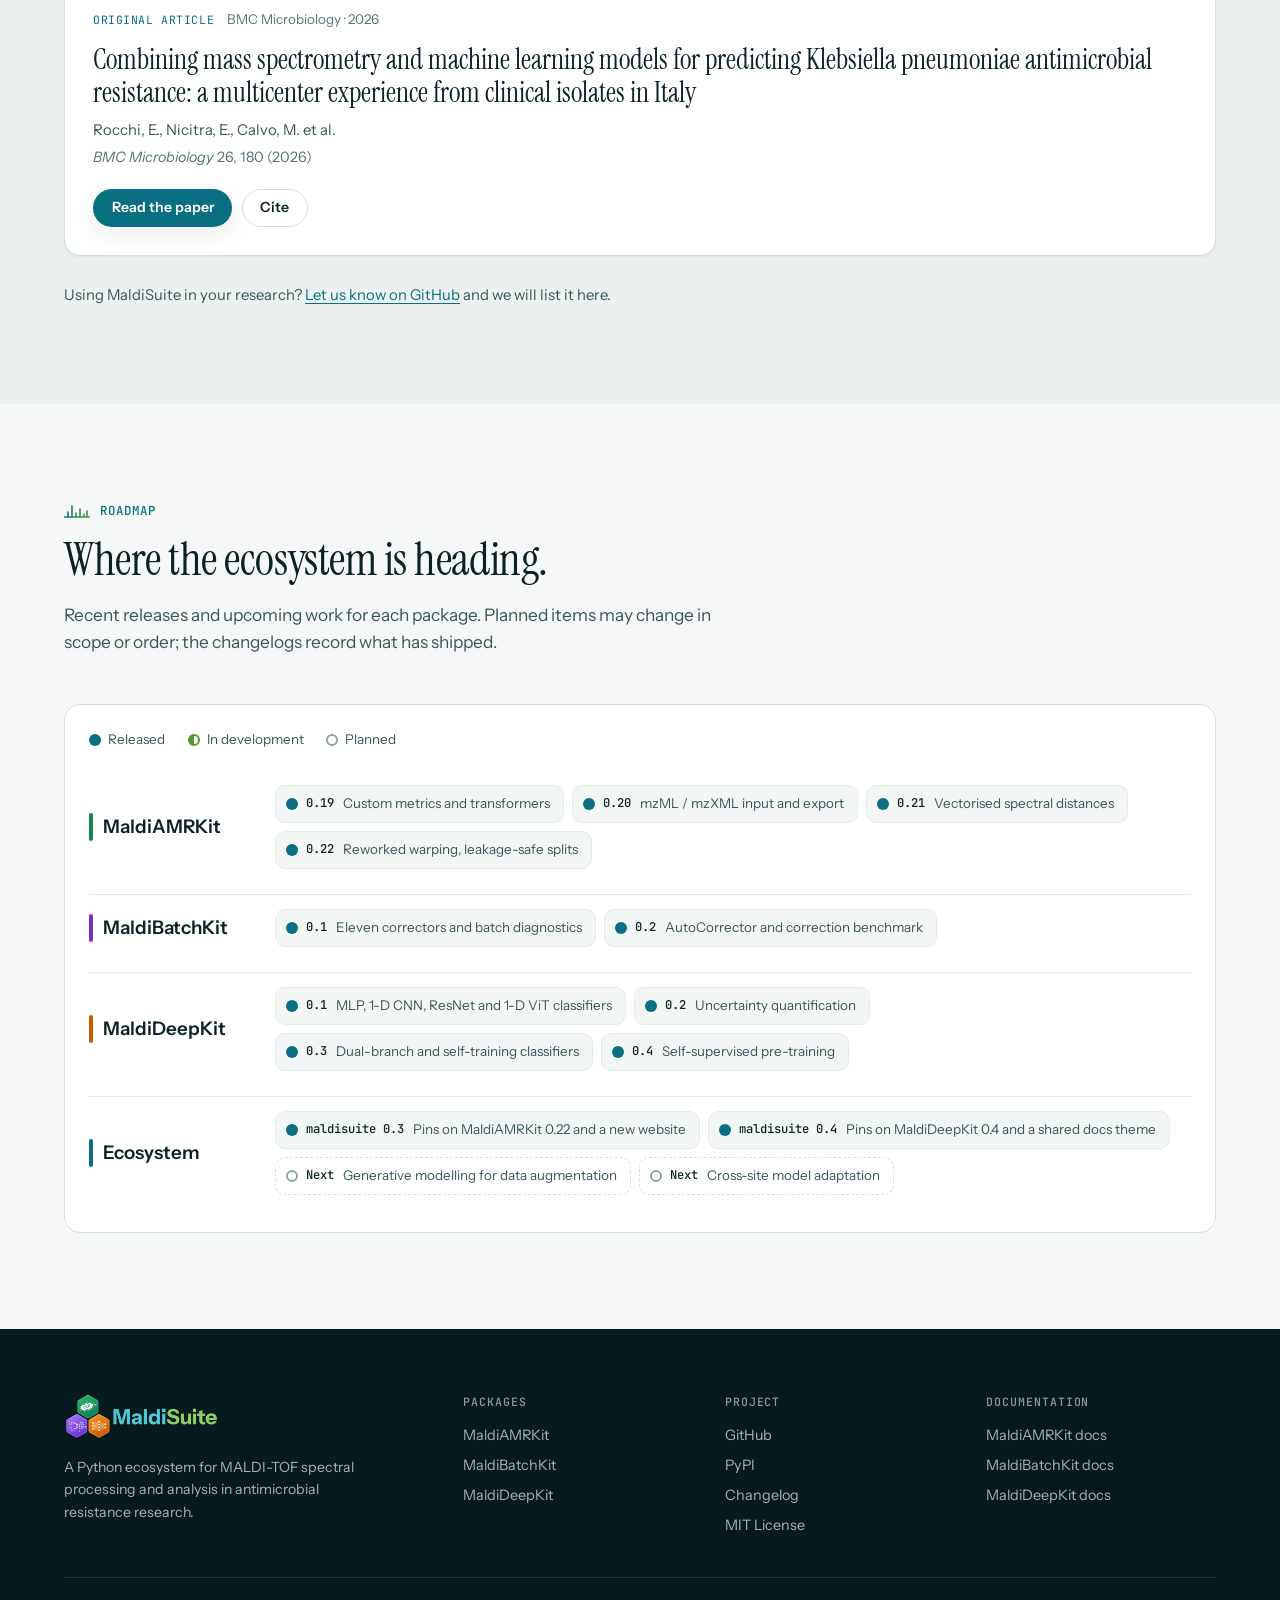
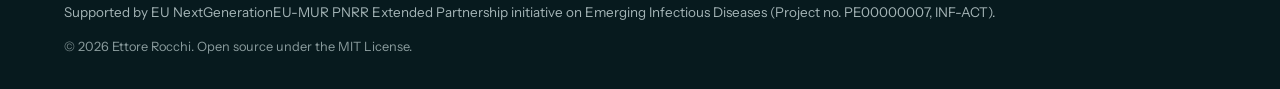
==== commit f10b79a7: "release `v0.4.0`: bump MaldiDeepKit and MaldiAMRKit pins" ====
--- a/index.html
+++ b/index.html
@@ -43,7 +43,7 @@
 <link rel="preload" as="style" href="https://fonts.googleapis.com/css2?family=Instrument+Sans:ital,wght@0,400..700;1,400..700&family=Instrument+Serif:ital@0;1&family=JetBrains+Mono:wght@400;500&display=swap">
 <link href="https://fonts.googleapis.com/css2?family=Instrument+Sans:ital,wght@0,400..700;1,400..700&family=Instrument+Serif:ital@0;1&family=JetBrains+Mono:wght@400;500&display=swap" rel="stylesheet" media="print" onload="this.media='all'">
 <noscript><link href="https://fonts.googleapis.com/css2?family=Instrument+Sans:ital,wght@0,400..700;1,400..700&family=Instrument+Serif:ital@0;1&family=JetBrains+Mono:wght@400;500&display=swap" rel="stylesheet"></noscript>
-<link rel="stylesheet" href="css/style.css?v=0.3.0-2">
+<link rel="stylesheet" href="css/style.css?v=0.4.0">
 
 <script type="application/ld+json">
 {
@@ -106,7 +106,7 @@
         <a class="release-pill" href="https://pypi.org/project/maldisuite/" target="_blank" rel="noopener">
           <span class="pill-dot" aria-hidden="true"></span>
           <span>Latest release</span>
-          <strong id="latest-version">v0.3.0</strong>
+          <strong id="latest-version">v0.4.0</strong>
           <span class="pill-arrow" aria-hidden="true">&rarr;</span>
         </a>
         <h1 class="hero-title">One Python ecosystem for <em>MALDI-TOF</em> antimicrobial resistance research.</h1>
@@ -216,7 +216,7 @@
         <article class="pkg-card pkg-amr reveal">
           <div class="pkg-top">
             <div class="pkg-logo"><img src="assets/web/maldiamrkit_logo.png" alt="MaldiAMRKit logo" class="logo-light" width="304" height="179" loading="lazy"><img src="assets/web/maldiamrkit_logo_dark.png" alt="MaldiAMRKit logo" class="logo-dark" width="304" height="179" loading="lazy"></div>
-            <span class="pkg-version" data-package="maldiamrkit">v0.22.1</span>
+            <span class="pkg-version" data-package="maldiamrkit">v0.22.2</span>
           </div>
           <h3>MaldiAMRKit</h3>
           <p class="pkg-role">Data model, preprocessing and AMR-aware evaluation</p>
@@ -244,7 +244,7 @@
         <article class="pkg-card pkg-batch reveal">
           <div class="pkg-top">
             <div class="pkg-logo"><img src="assets/web/maldibatchkit_logo.png" alt="MaldiBatchKit logo" class="logo-light" width="304" height="179" loading="lazy"><img src="assets/web/maldibatchkit_logo_dark.png" alt="MaldiBatchKit logo" class="logo-dark" width="304" height="179" loading="lazy"></div>
-            <span class="pkg-version" data-package="maldibatchkit">v0.2.1</span>
+            <span class="pkg-version" data-package="maldibatchkit">v0.2.2</span>
           </div>
           <h3>MaldiBatchKit</h3>
           <p class="pkg-role">Batch-effect correction for multi-site spectra</p>
@@ -272,7 +272,7 @@
         <article class="pkg-card pkg-deep reveal">
           <div class="pkg-top">
             <div class="pkg-logo"><img src="assets/web/maldideepkit_logo.png" alt="MaldiDeepKit logo" class="logo-light" width="304" height="179" loading="lazy"><img src="assets/web/maldideepkit_logo_dark.png" alt="MaldiDeepKit logo" class="logo-dark" width="304" height="179" loading="lazy"></div>
-            <span class="pkg-version" data-package="maldideepkit">v0.3.0</span>
+            <span class="pkg-version" data-package="maldideepkit">v0.4.0</span>
           </div>
           <h3>MaldiDeepKit</h3>
           <p class="pkg-role">Deep-learning classifiers for binned spectra</p>
@@ -280,8 +280,8 @@
             <li><code>MaldiMLPClassifier</code>, <code>MaldiCNNClassifier</code>, <code>MaldiResNetClassifier</code> and <code>MaldiTransformerClassifier</code></li>
             <li>Defaults tuned for 6000-bin spectra, <code>from_spectrum()</code> for other layouts</li>
             <li>Dual-branch (spectrum + side features) and self-training classifiers</li>
+            <li>Self-supervised pre-training on unlabelled spectra with <code>MaldiSpectrumEncoder</code></li>
             <li>MC Dropout, Laplace and split conformal uncertainty</li>
-            <li>Warmup + cosine schedules, focal loss, SWA, SAM and temperature scaling</li>
             <li>Leak-safe warping, fitted on the training split only</li>
           </ul>
           <div class="code-chip">
@@ -312,25 +312,25 @@
         </div>
         <div class="compat">
           <table class="compat-table">
-            <caption>Versions pinned by maldisuite 0.3.0</caption>
+            <caption>Versions pinned by maldisuite 0.4.0</caption>
             <thead>
               <tr><th scope="col">Package</th><th scope="col">Pinned range</th><th scope="col">Latest on PyPI</th></tr>
             </thead>
             <tbody>
               <tr class="pkg-amr">
                 <th scope="row"><span class="swatch" aria-hidden="true"></span>MaldiAMRKit</th>
-                <td><code>[batch,formats] &gt;=0.22.1,&lt;0.23</code></td>
-                <td class="compat-latest" data-package="maldiamrkit" data-min="0.22.1" data-max="0.23">0.22.1</td>
+                <td><code>[batch,formats] &gt;=0.22.2,&lt;0.23</code></td>
+                <td class="compat-latest" data-package="maldiamrkit" data-min="0.22.2" data-max="0.23">0.22.2</td>
               </tr>
               <tr class="pkg-batch">
                 <th scope="row"><span class="swatch" aria-hidden="true"></span>MaldiBatchKit</th>
                 <td><code>[viz] &gt;=0.2.0,&lt;0.3</code></td>
-                <td class="compat-latest" data-package="maldibatchkit" data-min="0.2.0" data-max="0.3">0.2.1</td>
+                <td class="compat-latest" data-package="maldibatchkit" data-min="0.2.0" data-max="0.3">0.2.2</td>
               </tr>
               <tr class="pkg-deep">
                 <th scope="row"><span class="swatch" aria-hidden="true"></span>MaldiDeepKit</th>
-                <td><code>&gt;=0.3.0,&lt;0.4</code></td>
-                <td class="compat-latest" data-package="maldideepkit" data-min="0.3.0" data-max="0.4">0.3.0</td>
+                <td><code>&gt;=0.4.0,&lt;0.5</code></td>
+                <td class="compat-latest" data-package="maldideepkit" data-min="0.4.0" data-max="0.5">0.4.0</td>
               </tr>
             </tbody>
           </table>
@@ -381,6 +381,7 @@
             <li>MLP, 1-D CNN, ResNet, 1-D ViT</li>
             <li>Any bin layout</li>
             <li>Uncertainty estimates</li>
+            <li>Self-supervised pre-training</li>
             <li>Leak-safe warping and scaling</li>
           </ul>
         </li>
@@ -458,7 +459,7 @@
     groups=meta[<span class="c-str">"patient_id"</span>],
 )
 print(<span class="c-str">f"VME: {-scores.mean():.3f}"</span>)</code></pre>
-          <p class="code-window-foot">Tested with maldiamrkit 0.22.1, maldibatchkit 0.2.1 and maldideepkit 0.3.0.</p>
+          <p class="code-window-foot">Tested with maldiamrkit 0.22.2, maldibatchkit 0.2.2 and maldideepkit 0.4.0.</p>
         </figure>
       </div>
 
@@ -588,6 +589,6 @@
 </footer>
 
 <div class="chart-tooltip" id="chart-tooltip" role="tooltip" hidden></div>
-<script src="js/main.js?v=0.3.0-2"></script>
+<script src="js/main.js?v=0.4.0"></script>
 </body>
 </html>
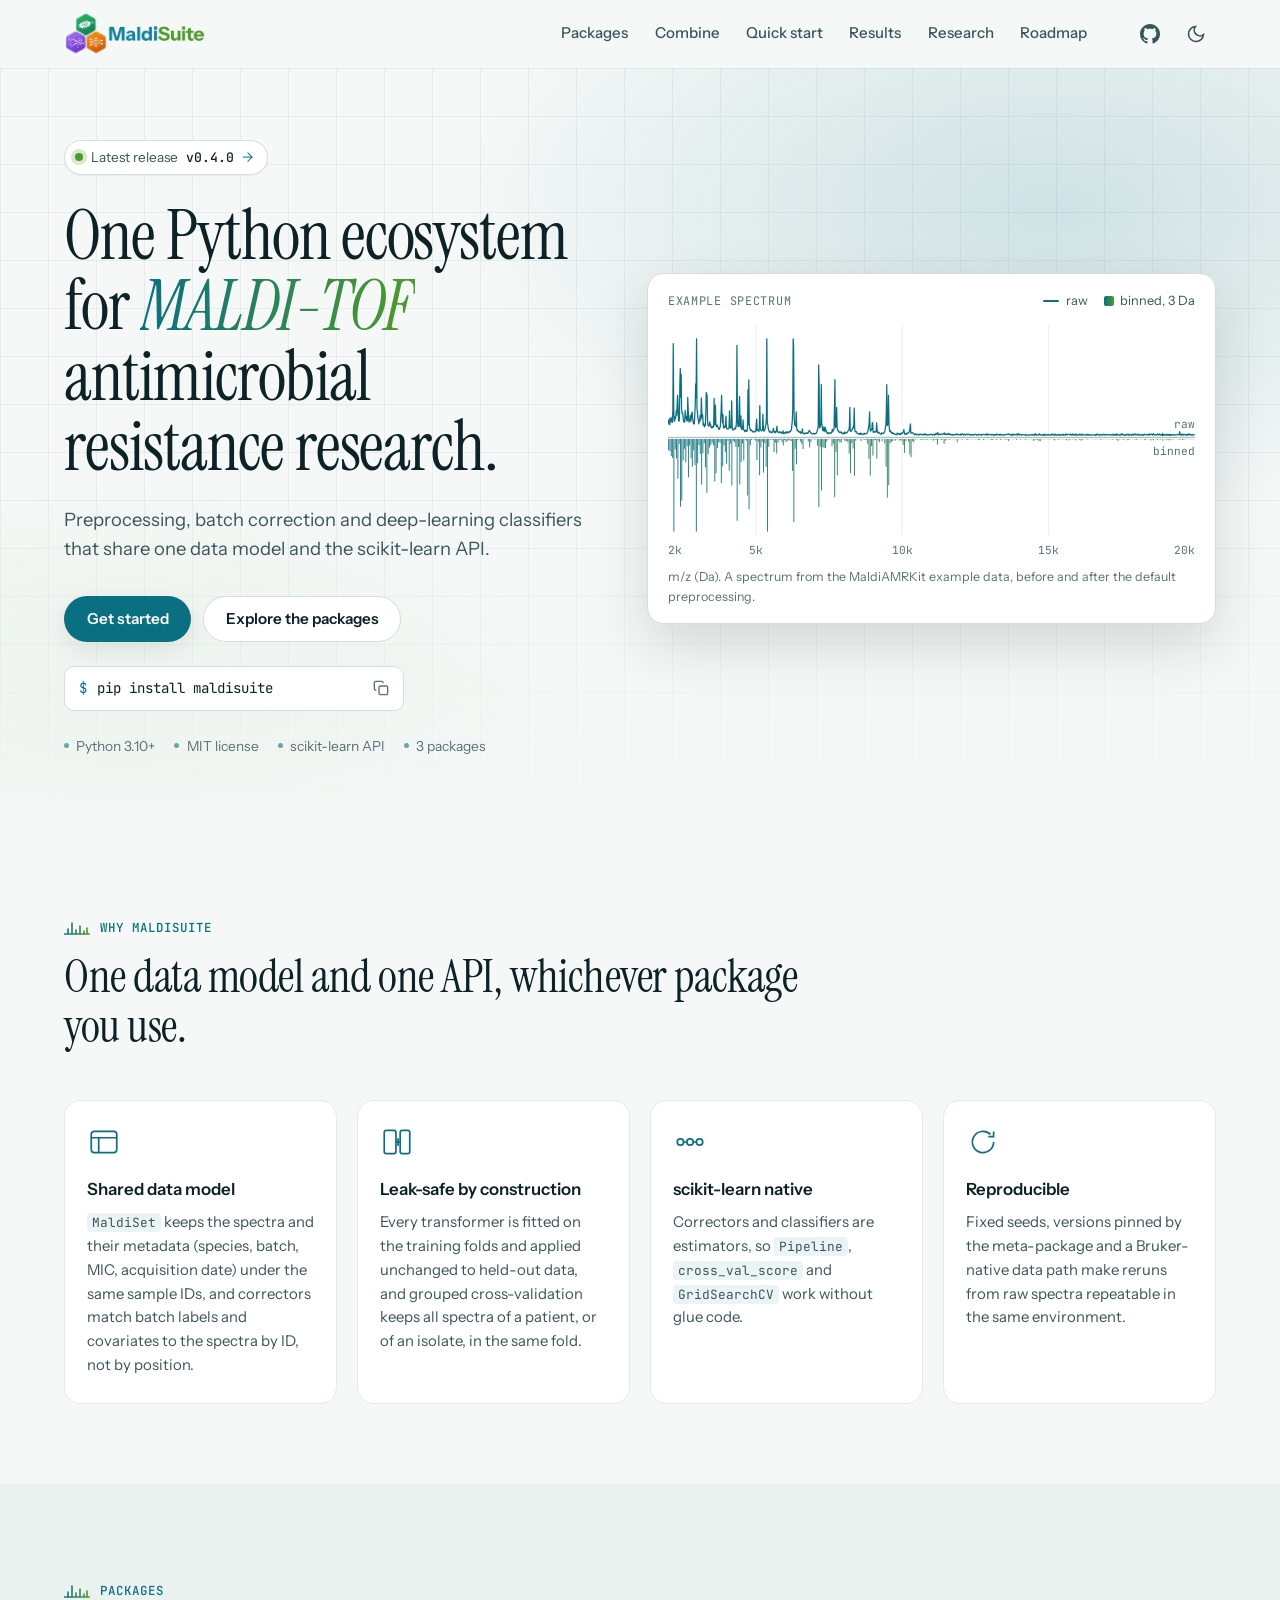
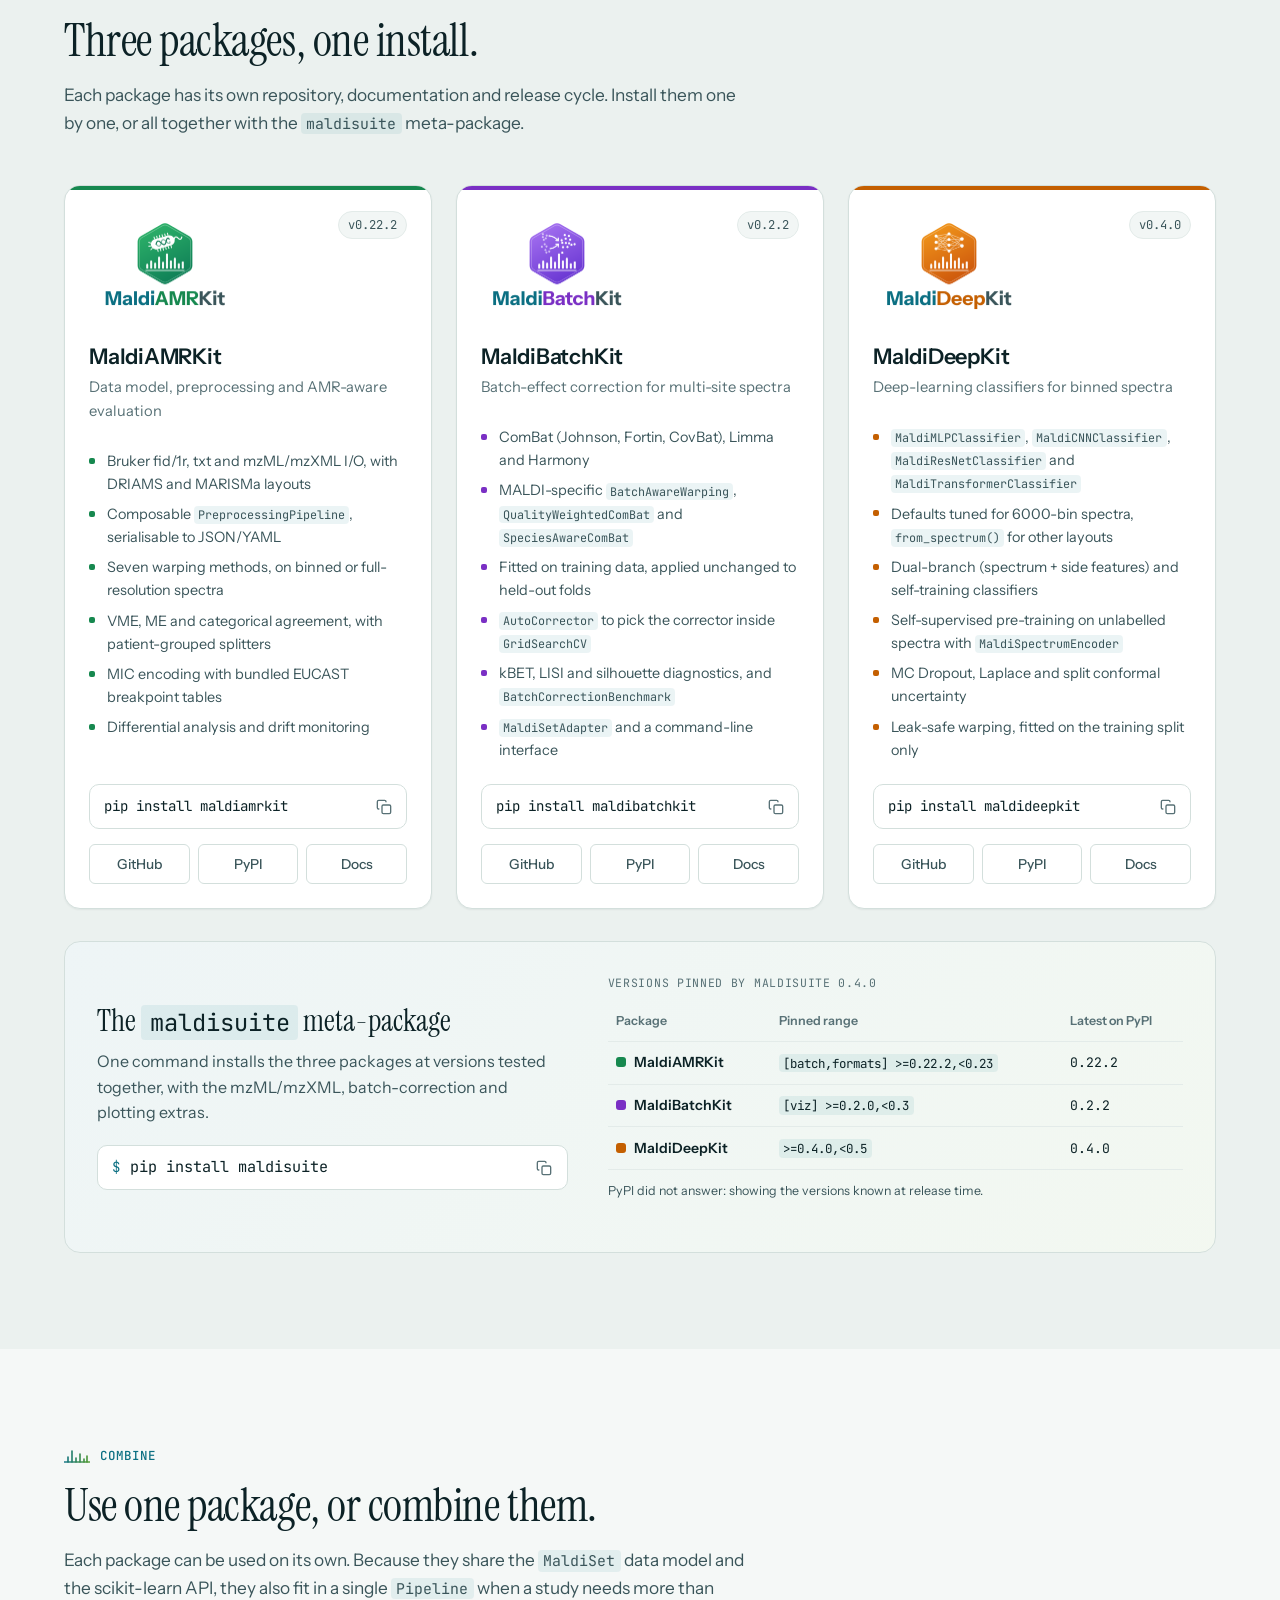
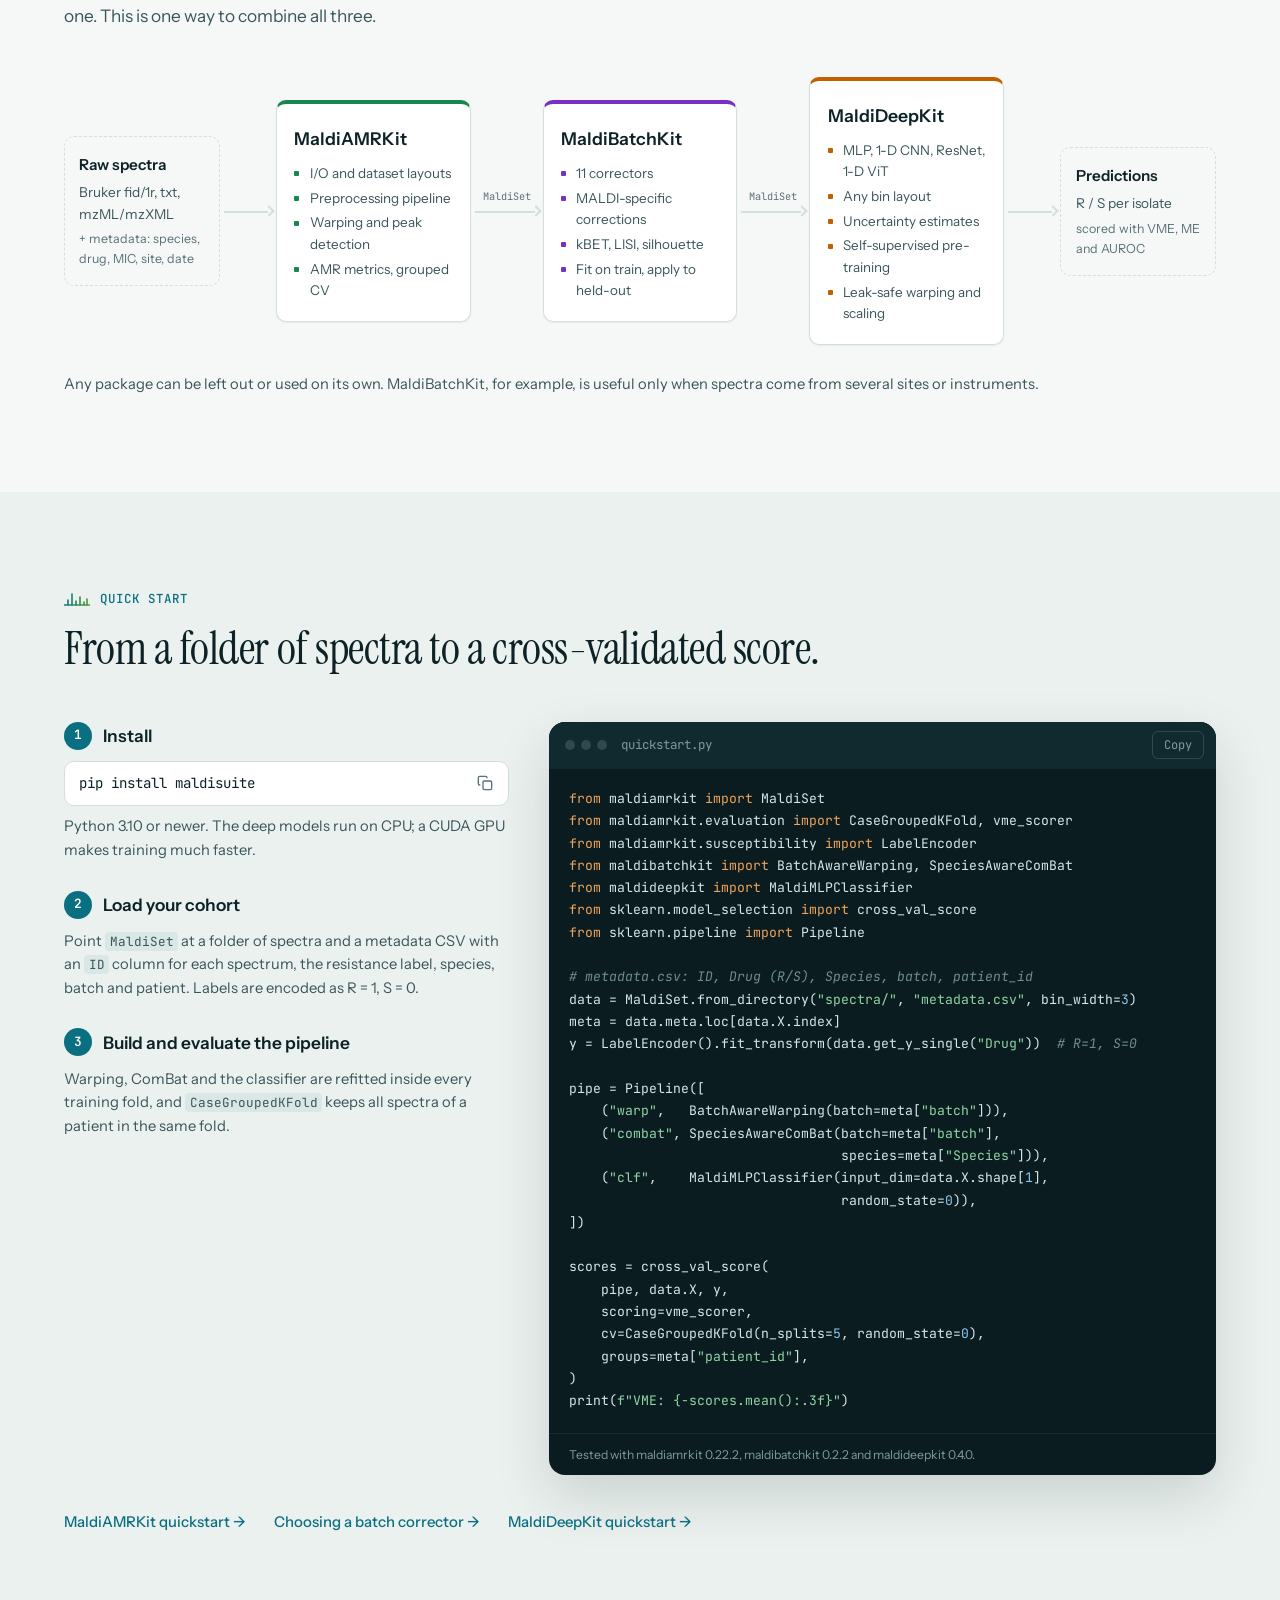
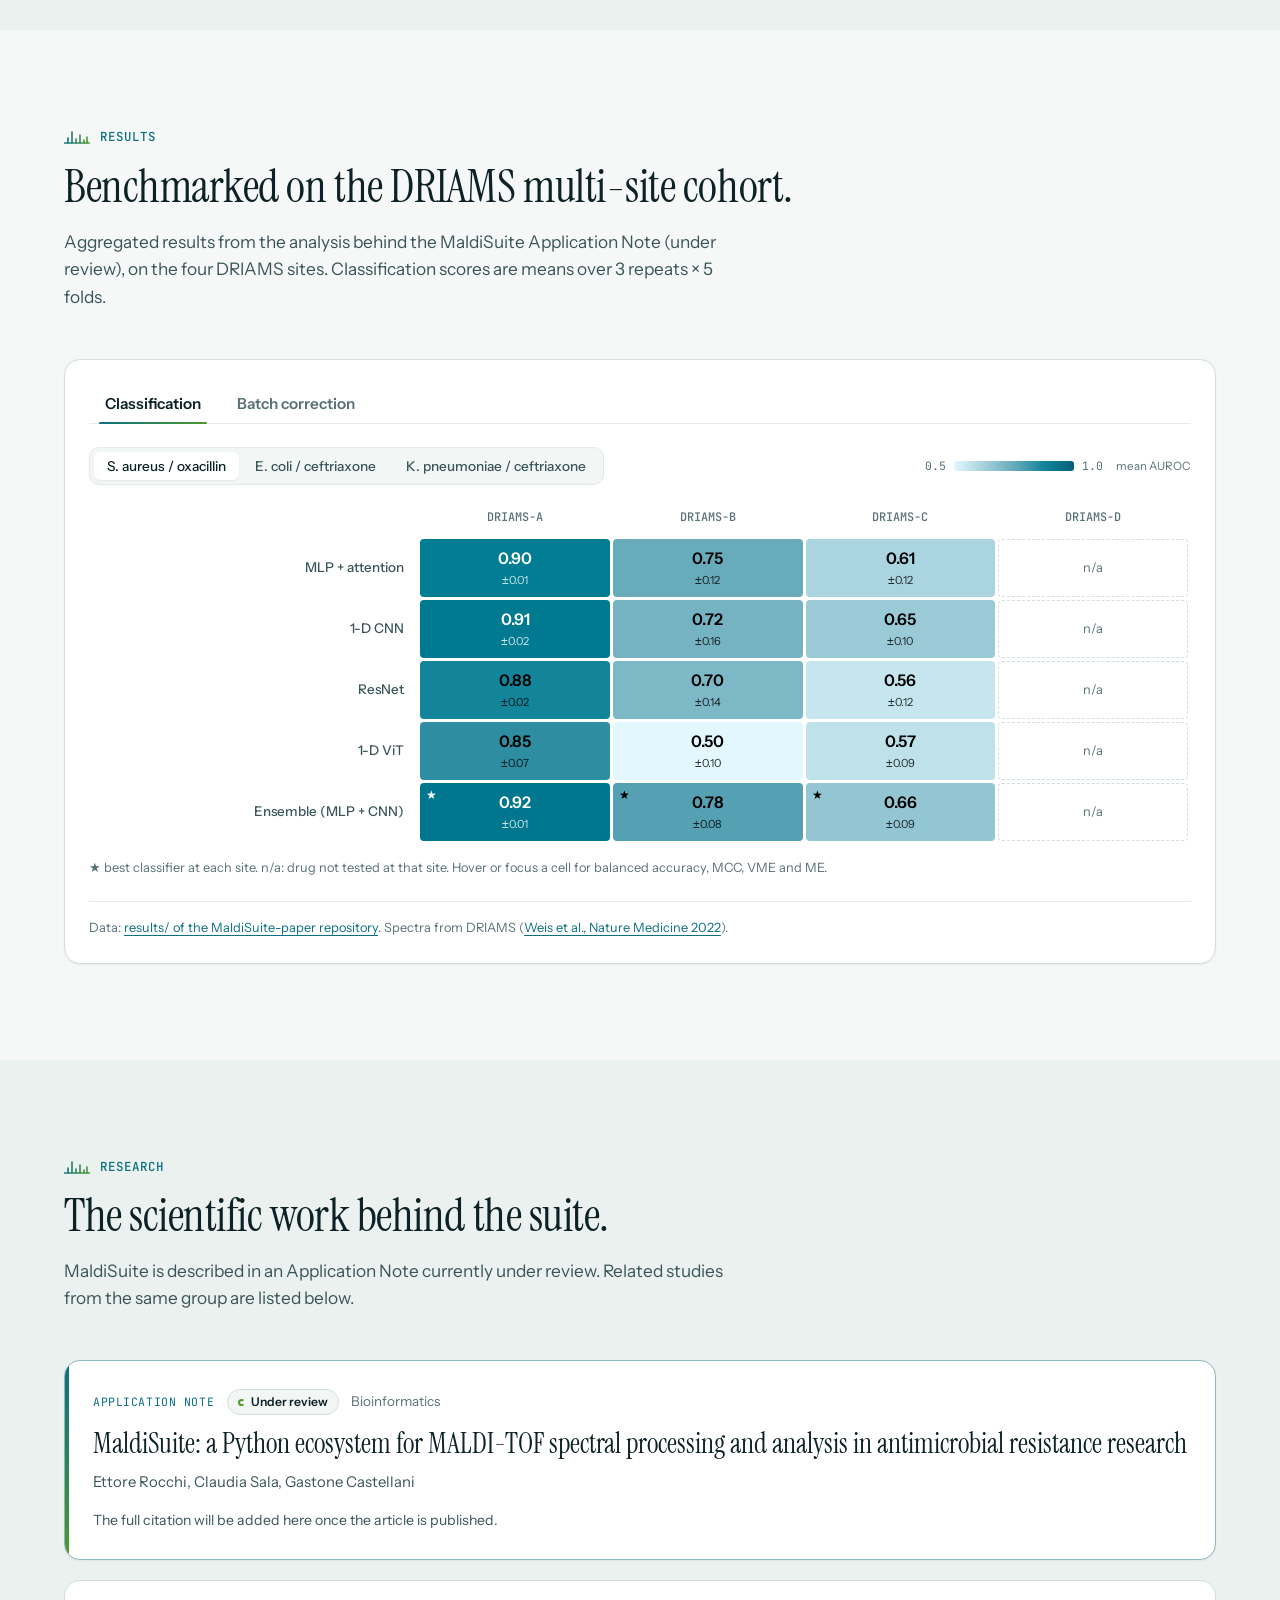
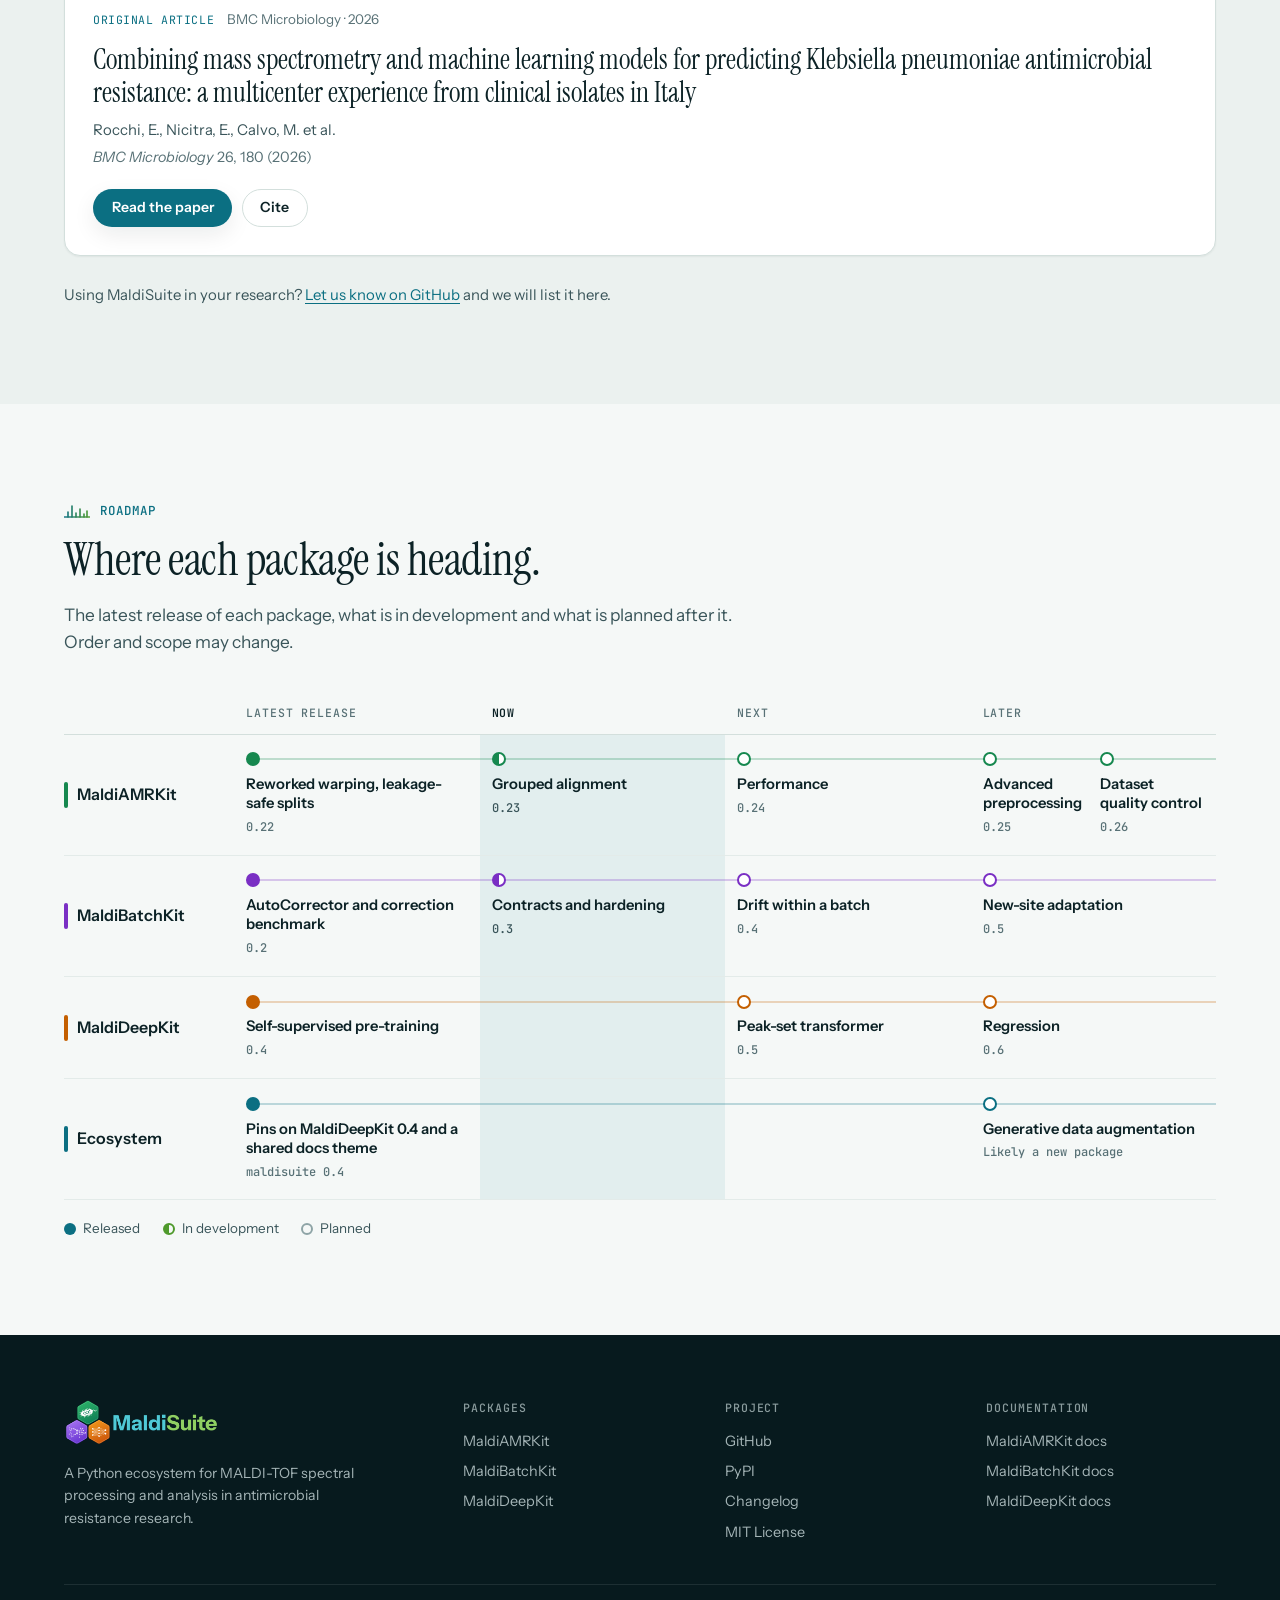
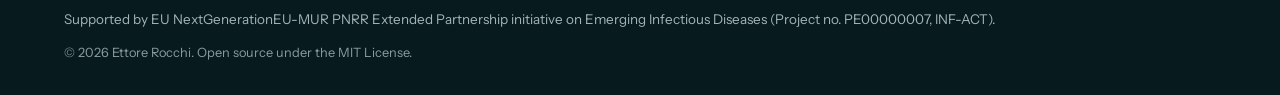
==== commit f5db483c: "redesign roadmap" ====
--- a/index.html
+++ b/index.html
@@ -43,7 +43,7 @@
 <link rel="preload" as="style" href="https://fonts.googleapis.com/css2?family=Instrument+Sans:ital,wght@0,400..700;1,400..700&family=Instrument+Serif:ital@0;1&family=JetBrains+Mono:wght@400;500&display=swap">
 <link href="https://fonts.googleapis.com/css2?family=Instrument+Sans:ital,wght@0,400..700;1,400..700&family=Instrument+Serif:ital@0;1&family=JetBrains+Mono:wght@400;500&display=swap" rel="stylesheet" media="print" onload="this.media='all'">
 <noscript><link href="https://fonts.googleapis.com/css2?family=Instrument+Sans:ital,wght@0,400..700;1,400..700&family=Instrument+Serif:ital@0;1&family=JetBrains+Mono:wght@400;500&display=swap" rel="stylesheet"></noscript>
-<link rel="stylesheet" href="css/style.css?v=0.4.0">
+<link rel="stylesheet" href="css/style.css?v=0.4.0-1">
 
 <script type="application/ld+json">
 {
@@ -538,19 +538,22 @@
     <div class="container">
       <header class="section-head reveal">
         <p class="eyebrow">Roadmap</p>
-        <h2 id="roadmap-title">Where the ecosystem is heading.</h2>
-        <p class="section-lede">Recent releases and upcoming work for each package. Planned items may change in scope or order; the changelogs record what has shipped.</p>
+        <h2 id="roadmap-title">Where each package is heading.</h2>
+        <p class="section-lede">The latest release of each package, what is in development and what is planned after it. Order and scope may change.</p>
       </header>
 
       <div class="roadmap reveal">
+        <div class="roadmap-head" aria-hidden="true">
+          <span></span><span>Latest release</span><span class="now">Now</span><span>Next</span><span>Later</span>
+        </div>
+        <div class="lanes" id="roadmap-lanes">
+          <noscript><p>The roadmap is loaded from data/roadmap.json and needs JavaScript. See the changelog of each package on GitHub.</p></noscript>
+        </div>
         <ul class="roadmap-legend" aria-label="Legend">
           <li><span class="status-mark released" aria-hidden="true"></span>Released</li>
           <li><span class="status-mark development" aria-hidden="true"></span>In development</li>
           <li><span class="status-mark planned" aria-hidden="true"></span>Planned</li>
         </ul>
-        <div class="lanes" id="roadmap-lanes">
-          <noscript><p>The roadmap is loaded from data/roadmap.json and needs JavaScript. See the changelog of each package on GitHub.</p></noscript>
-        </div>
       </div>
     </div>
   </section>
@@ -589,6 +592,6 @@
 </footer>
 
 <div class="chart-tooltip" id="chart-tooltip" role="tooltip" hidden></div>
-<script src="js/main.js?v=0.4.0"></script>
+<script src="js/main.js?v=0.4.0-1"></script>
 </body>
 </html>
--- a/css/style.css
+++ b/css/style.css
@@ -2058,18 +2058,11 @@
   color: var(--ink-2);
 }
 
-.roadmap {
-  padding: 1.5rem;
-  background-color: var(--surface);
-  border: 1px solid var(--line);
-  border-radius: var(--radius-lg);
-}
-
 .roadmap-legend {
   display: flex;
   flex-wrap: wrap;
   gap: 0.5rem 1.4rem;
-  margin-bottom: 1.3rem;
+  margin-top: 1.1rem;
   list-style: none;
   font-size: 0.84rem;
   color: var(--ink-2);
@@ -2102,35 +2095,43 @@
   border: 2px solid var(--planned);
 }
 
-.lanes {
-  display: grid;
-  gap: 0.75rem;
-}
-
+.roadmap-head,
 .lane {
   display: grid;
-  grid-template-columns: 170px minmax(0, 1fr);
-  gap: 1rem;
-  align-items: center;
-  padding: 0.85rem 0;
-  border-top: 1px solid var(--line-soft);
-}
-
-.lane:first-child {
-  border-top: 0;
+  grid-template-columns: 170px repeat(4, minmax(0, 1fr));
+}
+
+.roadmap-head span {
+  padding: 0 0.75rem 0.7rem;
+  font-family: var(--font-mono);
+  font-size: 0.72rem;
+  font-weight: 500;
+  letter-spacing: 0.08em;
+  text-transform: uppercase;
+  color: var(--ink-3);
+  border-bottom: 1px solid var(--line);
+}
+
+.roadmap-head .now {
+  font-weight: 600;
+  color: var(--ink);
 }
 
 .lane-name {
   display: flex;
   align-items: center;
-  gap: 0.6rem;
+  gap: 0.55rem;
+  padding: 1.1rem 0.75rem 1.1rem 0;
+  font-size: 1rem;
   font-weight: 600;
+  border-bottom: 1px solid var(--line-soft);
 }
 
 .lane-name::before {
   content: '';
+  flex-shrink: 0;
   width: 4px;
-  height: 28px;
+  height: 26px;
   border-radius: 2px;
   background-color: var(--pkg, var(--brand));
 }
@@ -2145,46 +2146,91 @@
   text-decoration: underline;
 }
 
+.lane-stage {
+  position: relative;
+  padding: 1.1rem 0.75rem;
+  border-bottom: 1px solid var(--line-soft);
+}
+
+.lane-stage.now {
+  background-color: var(--accent-soft);
+}
+
+.lane-stage.now .milestone-version {
+  color: var(--ink-2);
+}
+
+.lane-stage::before {
+  content: '';
+  position: absolute;
+  top: calc(1.1rem + 6px);
+  right: 0;
+  left: 0;
+  height: 2px;
+  background-color: var(--pkg, var(--brand));
+  opacity: 0.25;
+}
+
+.lane-stage.latest::before {
+  left: 0.75rem;
+}
+
+.lane-stage-label {
+  position: absolute;
+  width: 1px;
+  height: 1px;
+  overflow: hidden;
+  clip: rect(0, 0, 0, 0);
+  white-space: nowrap;
+}
+
 .lane-track {
+  display: flex;
+  flex-wrap: wrap;
+  gap: 0.8rem 0.9rem;
+  list-style: none;
+}
+
+.milestone {
   position: relative;
-  list-style: none;
-  display: flex;
-  flex-wrap: wrap;
-  gap: 0.5rem;
-}
-
-.milestone {
-  display: inline-flex;
-  align-items: center;
-  gap: 0.55rem;
+  display: flex;
+  flex: 1 1 6rem;
+  flex-direction: column;
+  gap: 0.3rem;
   min-width: 0;
-  padding: 0.45rem 0.8rem 0.45rem 0.6rem;
-  font-size: 0.84rem;
-  color: var(--ink-2);
-  background-color: var(--surface-2);
-  border: 1px solid var(--line-soft);
-  border-radius: var(--radius-md);
-}
-
-.milestone.development {
+}
+
+.milestone .status-mark {
+  width: 14px;
+  height: 14px;
+  margin-bottom: 0.25rem;
+  border: 2px solid var(--pkg, var(--brand));
+  background: var(--surface);
+}
+
+.milestone .status-mark.released {
+  background: var(--pkg, var(--brand));
+}
+
+.milestone .status-mark.development {
+  background: linear-gradient(90deg, var(--pkg, var(--brand)) 50%, var(--surface) 50%);
+}
+
+.milestone-theme {
+  font-size: 0.92rem;
+  font-weight: 600;
+  line-height: 1.3;
   color: var(--ink);
-  border-color: var(--development);
-  background-color: color-mix(in srgb, var(--development) 9%, var(--surface));
-}
-
-.milestone.planned {
-  background-color: transparent;
-  border-style: dashed;
-  border-color: var(--line);
+  overflow-wrap: break-word;
 }
 
 .milestone-version {
   font-family: var(--font-mono);
-  font-size: 0.76rem;
+  font-size: 0.75rem;
   font-weight: 500;
-  color: var(--ink);
-  white-space: nowrap;
-}
+  color: var(--ink-3);
+}
+
 
 .footer {
   padding: 4rem 0 2rem;
@@ -2348,6 +2394,66 @@
 }
 
 @media (max-width: 960px) {
+  .roadmap-head {
+    display: none;
+  }
+  .lane {
+    display: block;
+    padding: 0.2rem 0 1rem;
+    border-bottom: 1px solid var(--line);
+  }
+  .lane-name {
+    padding: 0.8rem 0 0.4rem;
+    border-bottom: 0;
+  }
+  .lane-stage,
+  .lane-stage.now {
+    padding: 0.35rem 0 0.35rem 1.4rem;
+    border-bottom: 0;
+    background-color: transparent;
+  }
+  .lane-stage.empty {
+    display: none;
+  }
+  .lane-stage::before,
+  .lane-stage.latest::before {
+    top: 0;
+    right: auto;
+    bottom: 0;
+    left: 0.42rem;
+    width: 2px;
+    height: auto;
+  }
+  .lane-stage-label {
+    position: static;
+    width: auto;
+    height: auto;
+    margin-bottom: 0.4rem;
+    overflow: visible;
+    clip: auto;
+    font-family: var(--font-mono);
+    font-size: 0.68rem;
+    font-weight: 500;
+    letter-spacing: 0.08em;
+    text-transform: uppercase;
+    color: var(--ink-3);
+  }
+  .lane-track {
+    display: block;
+  }
+  .milestone {
+    display: grid;
+    grid-template-columns: 14px minmax(0, 1fr);
+    gap: 0.1rem 0.55rem;
+    margin: 0 0 0.6rem -1.4rem;
+  }
+  .milestone:last-child {
+    margin-bottom: 0;
+  }
+  .milestone .status-mark {
+    grid-row: span 2;
+    margin: 0.12rem 0 0;
+  }
   .hero {
     padding-top: 3rem;
   }
@@ -2490,8 +2596,7 @@
     gap: 0.4rem;
   }
   .suite,
-  .results,
-  .roadmap {
+  .results {
     padding: 1.1rem;
   }
   .compat-table th,
@@ -2510,13 +2615,6 @@
   }
   .compat-table code {
     white-space: normal;
-  }
-  .lane {
-    grid-template-columns: minmax(0, 1fr);
-    gap: 0.6rem;
-  }
-  .milestone {
-    width: 100%;
   }
   .paper {
     padding: 1.25rem;
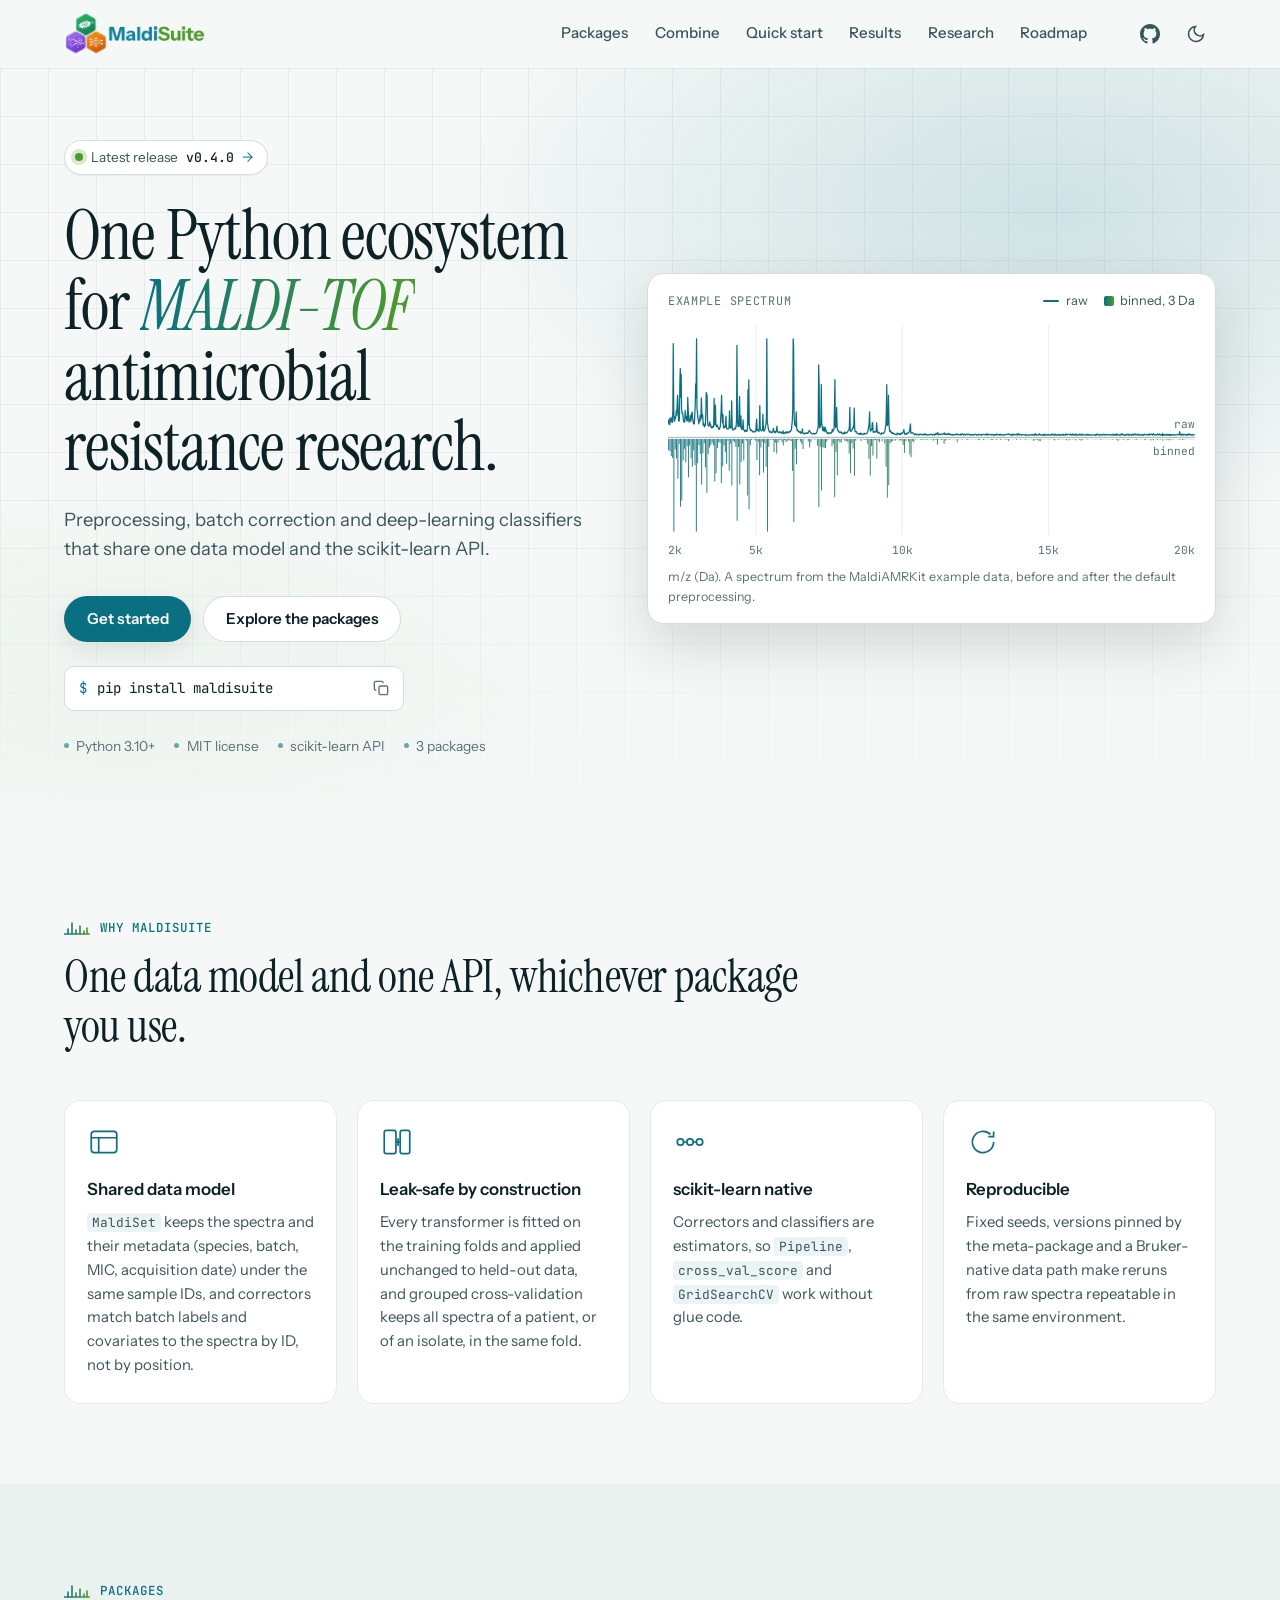
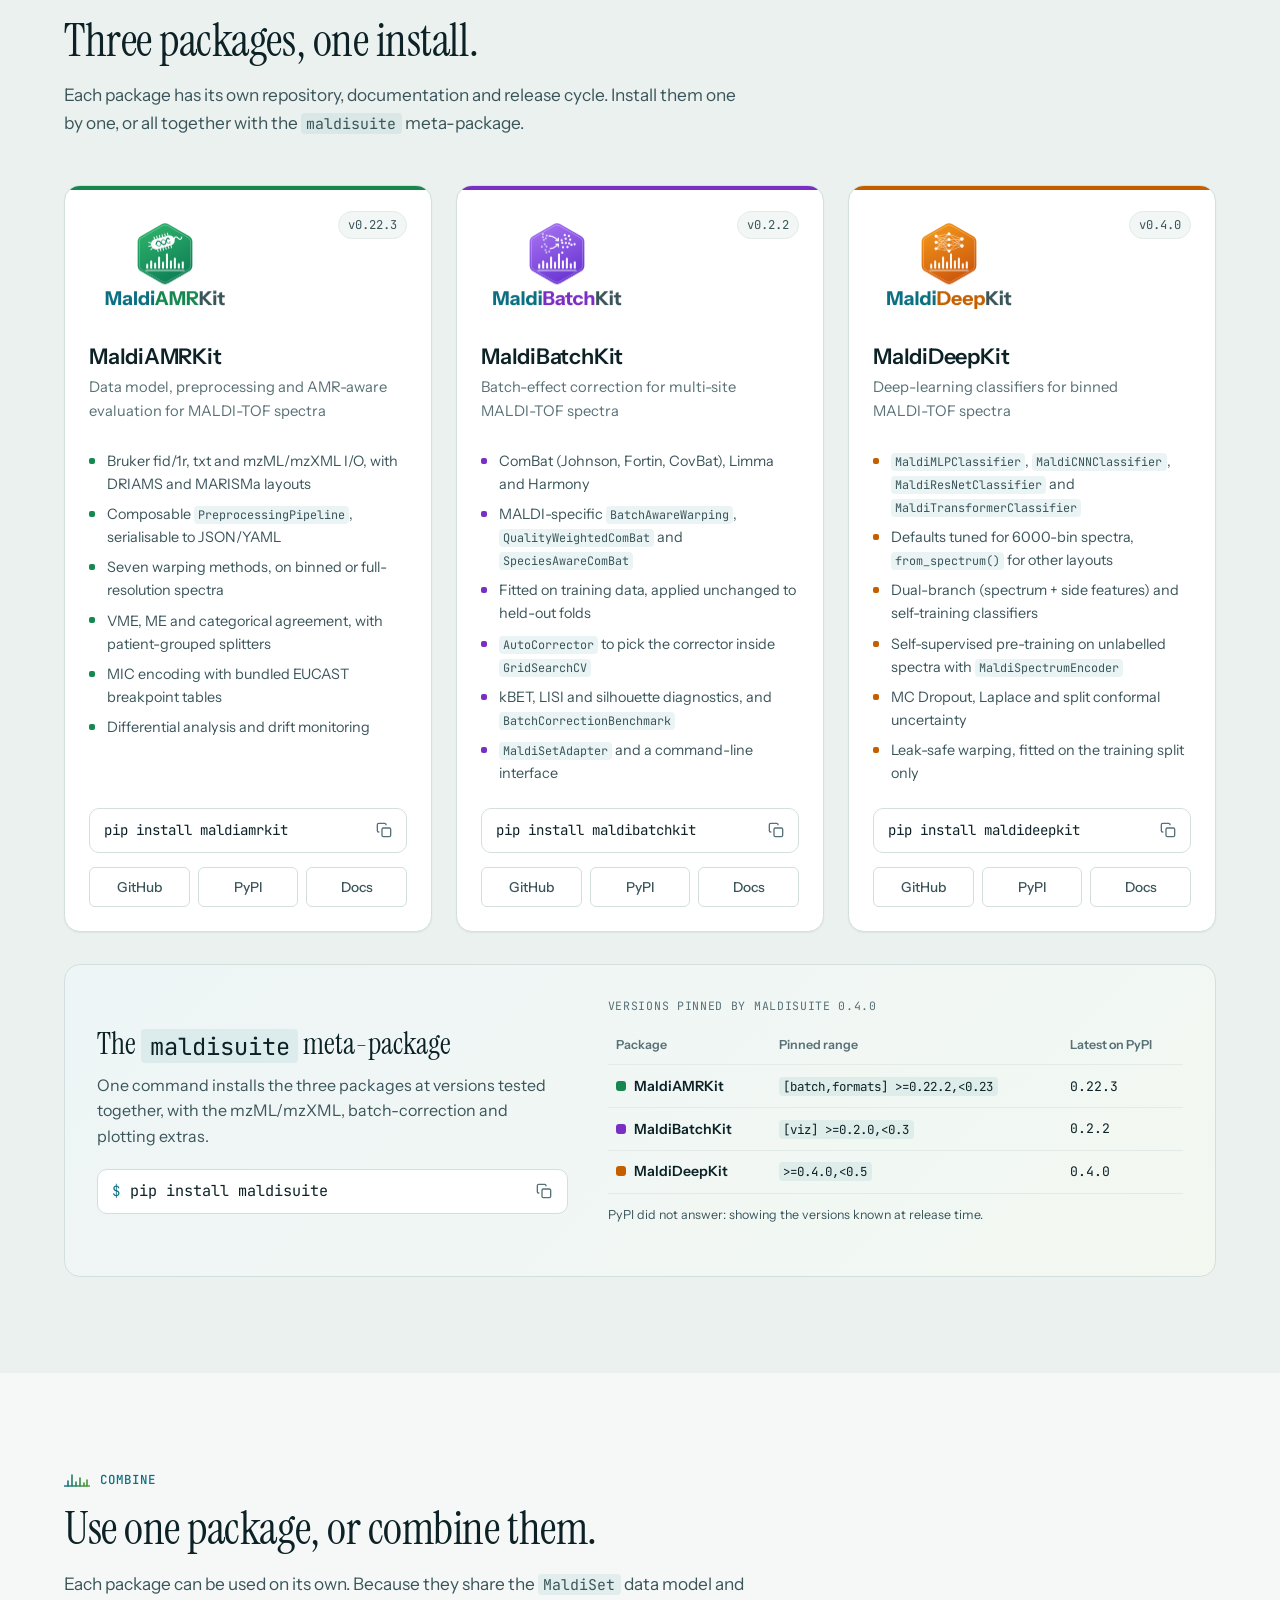
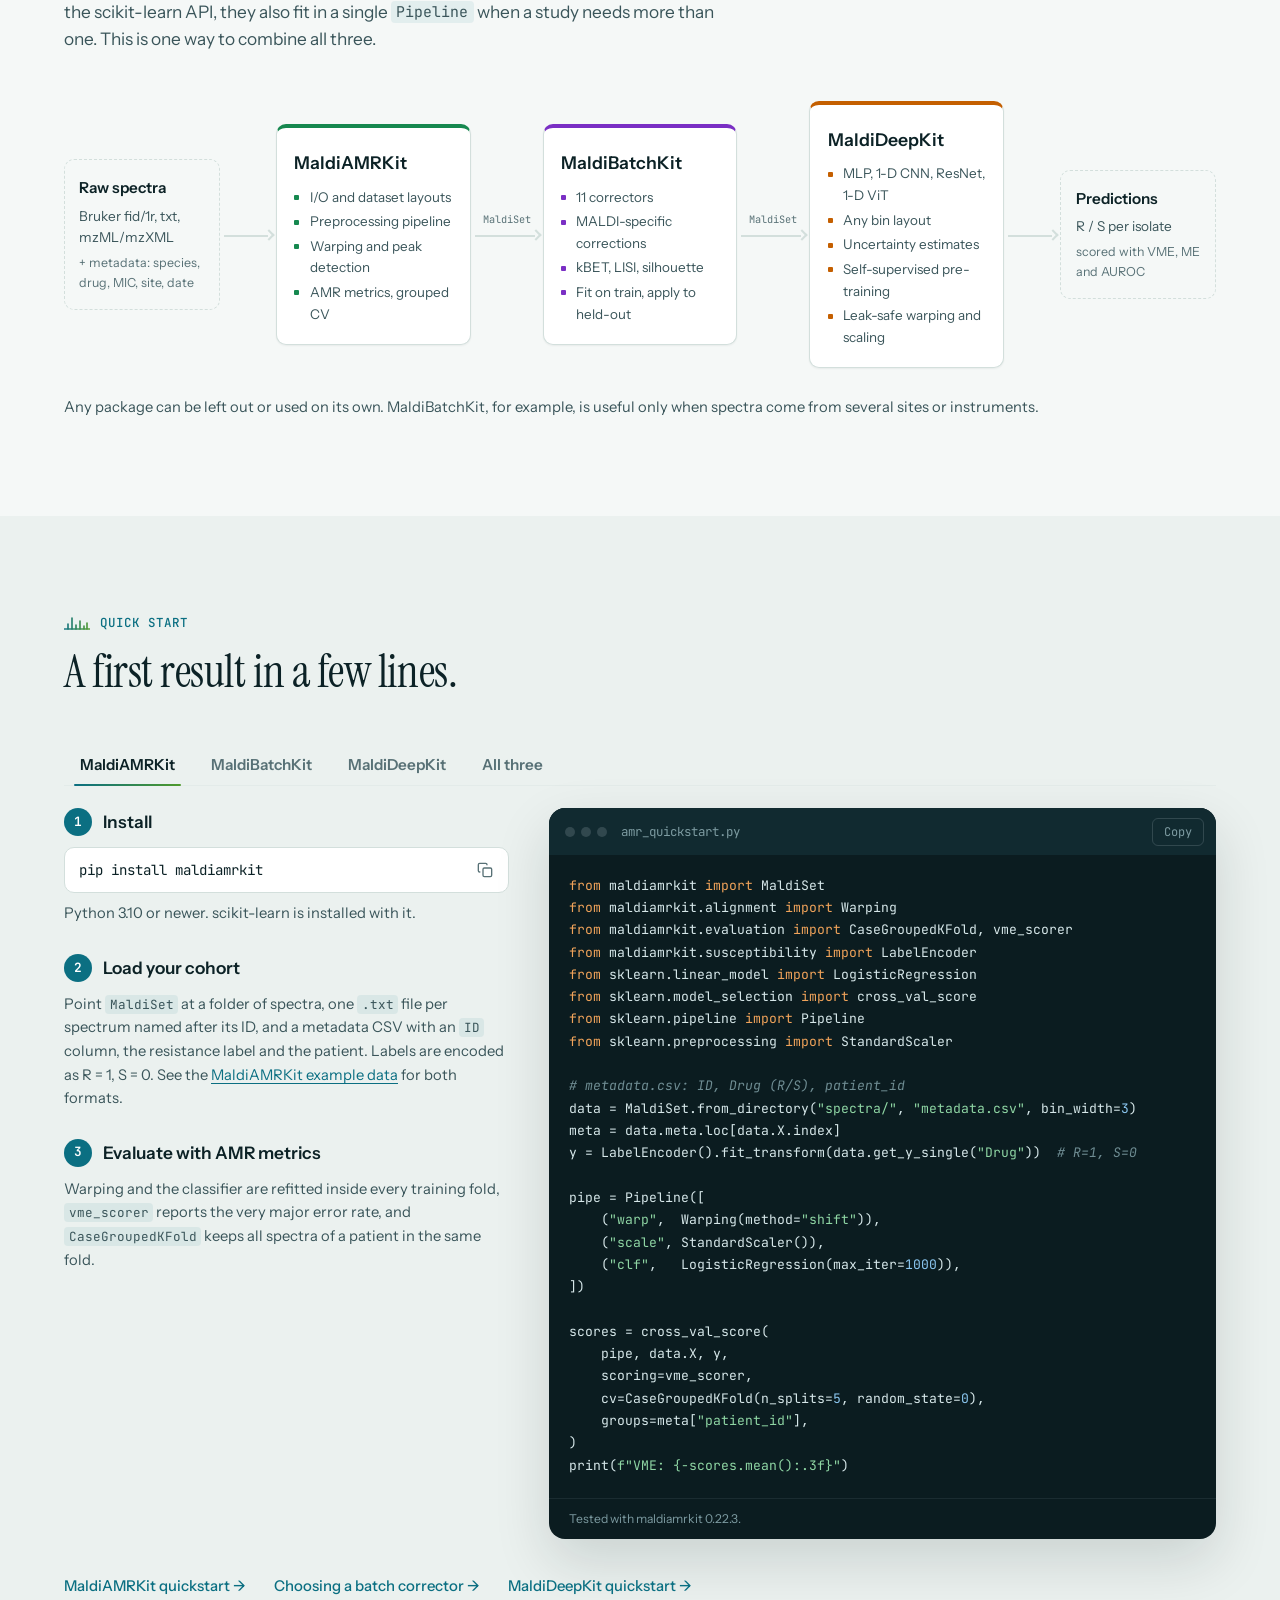
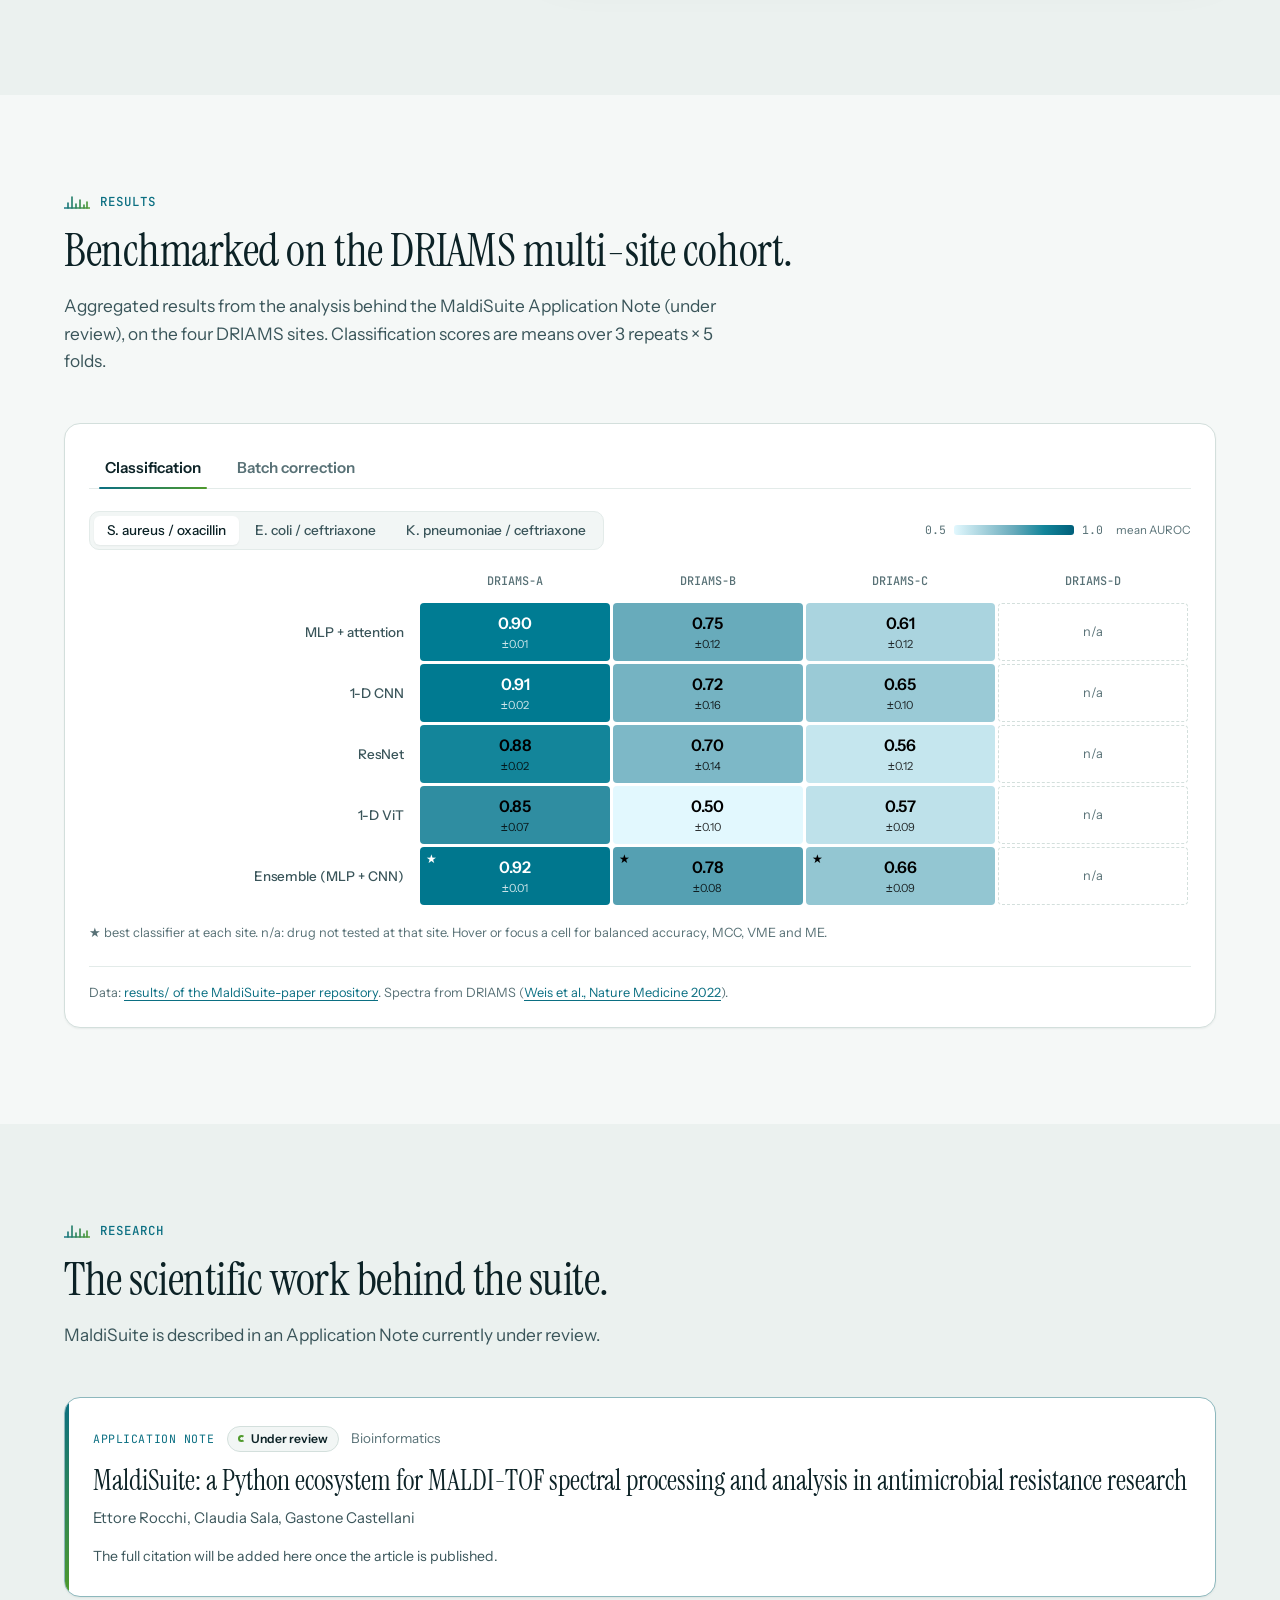
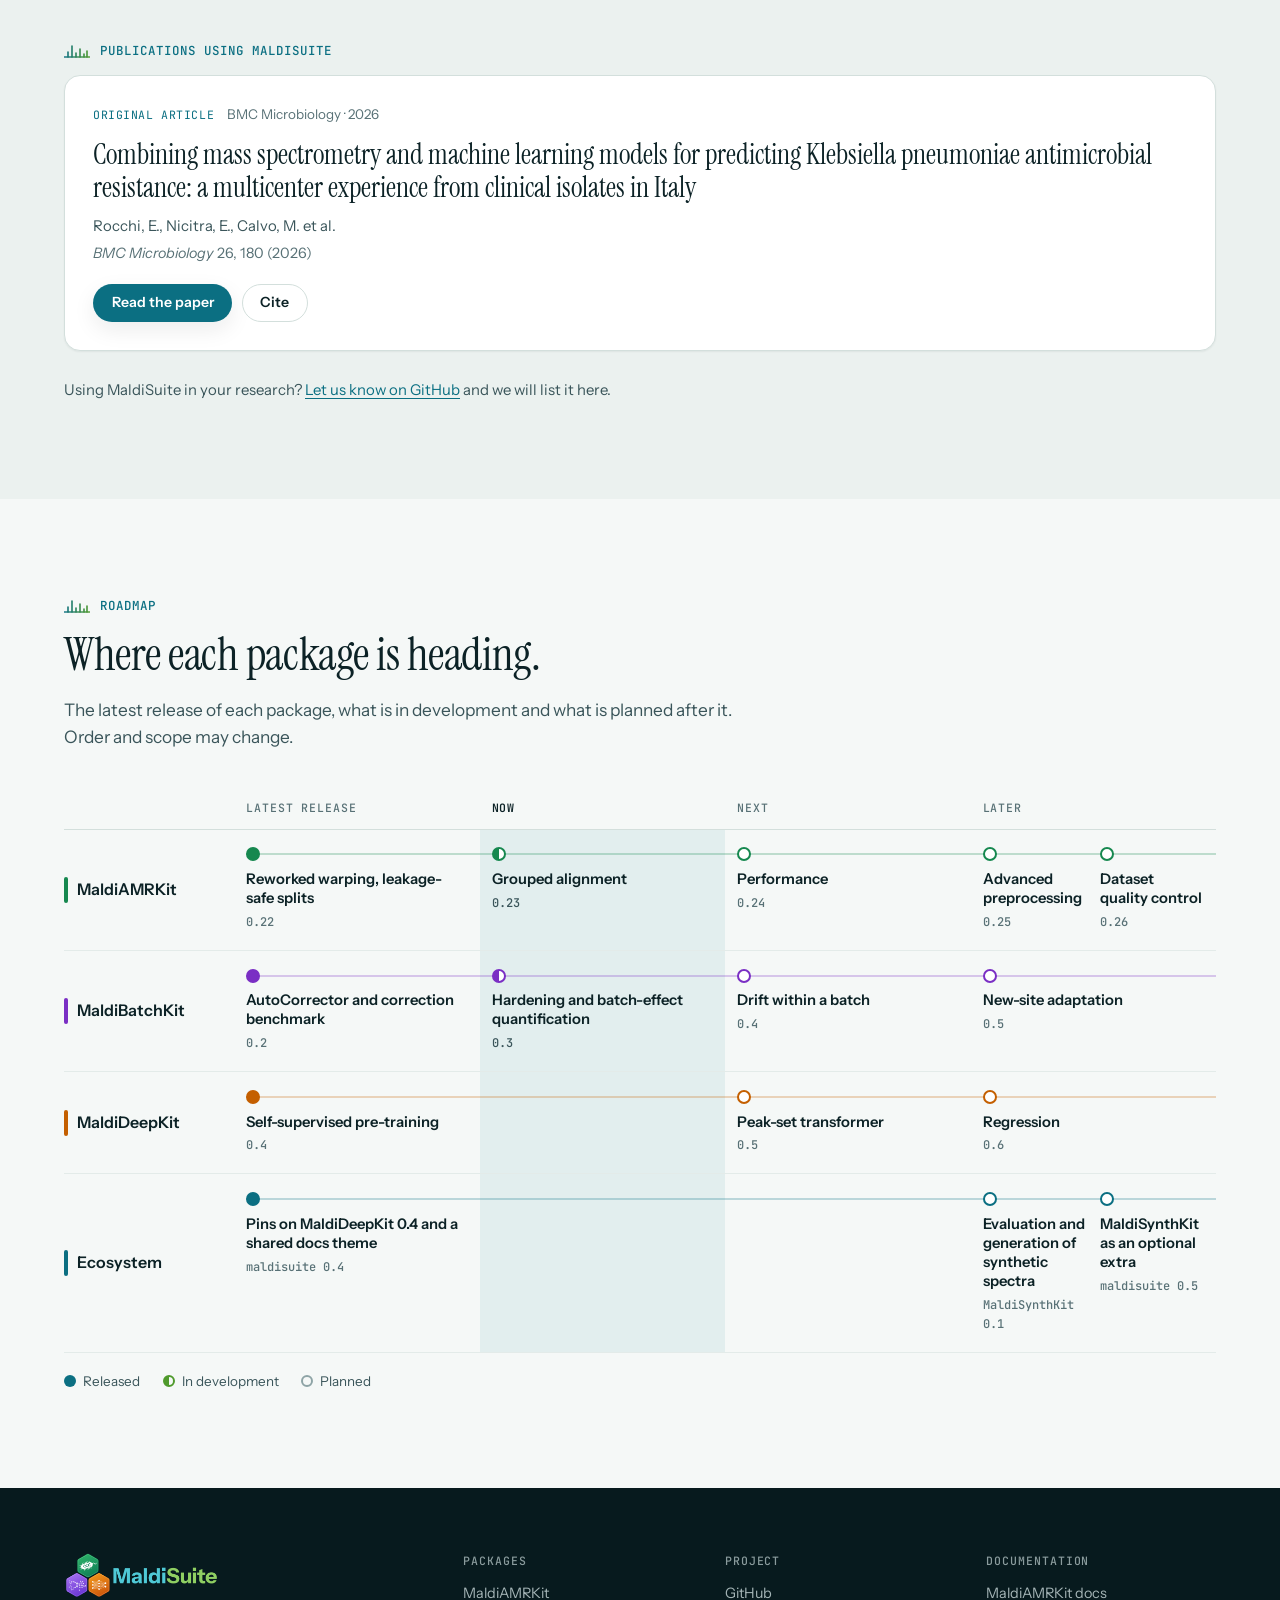
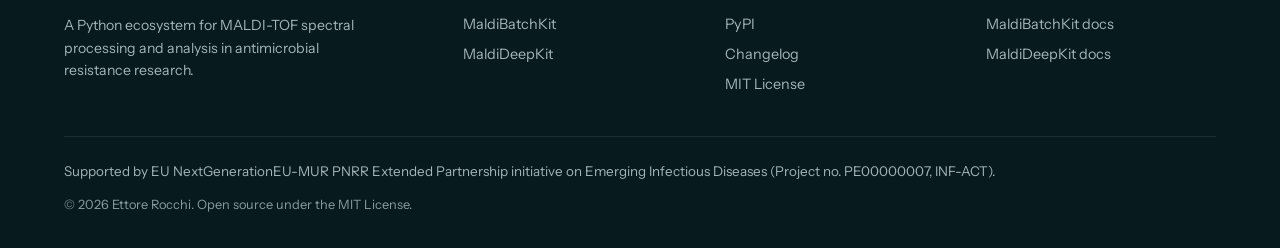
==== commit ab5c9608: "add quick start tabs, 404 page and smoke test, update roadmap" ====
--- a/index.html
+++ b/index.html
@@ -43,7 +43,7 @@
 <link rel="preload" as="style" href="https://fonts.googleapis.com/css2?family=Instrument+Sans:ital,wght@0,400..700;1,400..700&family=Instrument+Serif:ital@0;1&family=JetBrains+Mono:wght@400;500&display=swap">
 <link href="https://fonts.googleapis.com/css2?family=Instrument+Sans:ital,wght@0,400..700;1,400..700&family=Instrument+Serif:ital@0;1&family=JetBrains+Mono:wght@400;500&display=swap" rel="stylesheet" media="print" onload="this.media='all'">
 <noscript><link href="https://fonts.googleapis.com/css2?family=Instrument+Sans:ital,wght@0,400..700;1,400..700&family=Instrument+Serif:ital@0;1&family=JetBrains+Mono:wght@400;500&display=swap" rel="stylesheet"></noscript>
-<link rel="stylesheet" href="css/style.css?v=0.4.0-1">
+<link rel="stylesheet" href="css/style.css?v=0.4.0-3">
 
 <script type="application/ld+json">
 {
@@ -103,7 +103,7 @@
     <div class="hero-bg" aria-hidden="true"></div>
     <div class="container hero-inner">
       <div class="hero-copy">
-        <a class="release-pill" href="https://pypi.org/project/maldisuite/" target="_blank" rel="noopener">
+        <a class="release-pill" href="https://github.com/EttoreRocchi/MaldiSuite/blob/main/CHANGELOG.md" target="_blank" rel="noopener">
           <span class="pill-dot" aria-hidden="true"></span>
           <span>Latest release</span>
           <strong id="latest-version">v0.4.0</strong>
@@ -216,10 +216,10 @@
         <article class="pkg-card pkg-amr reveal">
           <div class="pkg-top">
             <div class="pkg-logo"><img src="assets/web/maldiamrkit_logo.png" alt="MaldiAMRKit logo" class="logo-light" width="304" height="179" loading="lazy"><img src="assets/web/maldiamrkit_logo_dark.png" alt="MaldiAMRKit logo" class="logo-dark" width="304" height="179" loading="lazy"></div>
-            <span class="pkg-version" data-package="maldiamrkit">v0.22.2</span>
+            <span class="pkg-version" data-package="maldiamrkit">v0.22.3</span>
           </div>
           <h3>MaldiAMRKit</h3>
-          <p class="pkg-role">Data model, preprocessing and AMR-aware evaluation</p>
+          <p class="pkg-role">Data model, preprocessing and AMR-aware evaluation for <span style="white-space: nowrap">MALDI-TOF</span> spectra</p>
           <ul class="pkg-features">
             <li>Bruker fid/1r, txt and mzML/mzXML I/O, with DRIAMS and MARISMa layouts</li>
             <li>Composable <code>PreprocessingPipeline</code>, serialisable to JSON/YAML</li>
@@ -247,7 +247,7 @@
             <span class="pkg-version" data-package="maldibatchkit">v0.2.2</span>
           </div>
           <h3>MaldiBatchKit</h3>
-          <p class="pkg-role">Batch-effect correction for multi-site spectra</p>
+          <p class="pkg-role">Batch-effect correction for multi-site <span style="white-space: nowrap">MALDI-TOF</span> spectra</p>
           <ul class="pkg-features">
             <li>ComBat (Johnson, Fortin, CovBat), Limma and Harmony</li>
             <li>MALDI-specific <code>BatchAwareWarping</code>, <code>QualityWeightedComBat</code> and <code>SpeciesAwareComBat</code></li>
@@ -275,7 +275,7 @@
             <span class="pkg-version" data-package="maldideepkit">v0.4.0</span>
           </div>
           <h3>MaldiDeepKit</h3>
-          <p class="pkg-role">Deep-learning classifiers for binned spectra</p>
+          <p class="pkg-role">Deep-learning classifiers for binned <span style="white-space: nowrap">MALDI-TOF</span> spectra</p>
           <ul class="pkg-features">
             <li><code>MaldiMLPClassifier</code>, <code>MaldiCNNClassifier</code>, <code>MaldiResNetClassifier</code> and <code>MaldiTransformerClassifier</code></li>
             <li>Defaults tuned for 6000-bin spectra, <code>from_spectrum()</code> for other layouts</li>
@@ -320,7 +320,7 @@
               <tr class="pkg-amr">
                 <th scope="row"><span class="swatch" aria-hidden="true"></span>MaldiAMRKit</th>
                 <td><code>[batch,formats] &gt;=0.22.2,&lt;0.23</code></td>
-                <td class="compat-latest" data-package="maldiamrkit" data-min="0.22.2" data-max="0.23">0.22.2</td>
+                <td class="compat-latest" data-package="maldiamrkit" data-min="0.22.2" data-max="0.23">0.22.3</td>
               </tr>
               <tr class="pkg-batch">
                 <th scope="row"><span class="swatch" aria-hidden="true"></span>MaldiBatchKit</th>
@@ -400,38 +400,205 @@
     <div class="container">
       <header class="section-head reveal">
         <p class="eyebrow">Quick start</p>
-        <h2 id="quickstart-title">From a folder of spectra to a cross-validated score.</h2>
+        <h2 id="quickstart-title">A first result in a few lines.</h2>
       </header>
 
-      <div class="quickstart">
-        <ol class="steps">
-          <li class="step reveal">
-            <h3><span class="step-num">1</span>Install</h3>
-            <div class="code-chip">
-              <code>pip install maldisuite</code>
-              <button class="copy-btn" type="button" data-copy="pip install maldisuite" aria-label="Copy install command">
-                <svg viewBox="0 0 24 24" fill="none" stroke="currentColor" stroke-width="2" aria-hidden="true"><rect x="9" y="9" width="13" height="13" rx="2"/><path d="M5 15H4a2 2 0 0 1-2-2V4a2 2 0 0 1 2-2h9a2 2 0 0 1 2 2v1"/></svg>
-              </button>
-            </div>
-            <p class="step-note">Python 3.10 or newer. The deep models run on CPU; a CUDA GPU makes training much faster.</p>
-          </li>
-          <li class="step reveal">
-            <h3><span class="step-num">2</span>Load your cohort</h3>
-            <p class="step-note">Point <code>MaldiSet</code> at a folder of spectra and a metadata CSV with an <code>ID</code> column for each spectrum, the resistance label, species, batch and patient. Labels are encoded as R&nbsp;=&nbsp;1, S&nbsp;=&nbsp;0.</p>
-          </li>
-          <li class="step reveal">
-            <h3><span class="step-num">3</span>Build and evaluate the pipeline</h3>
-            <p class="step-note">Warping, ComBat and the classifier are refitted inside every training fold, and <code>CaseGroupedKFold</code> keeps all spectra of a patient in the same fold.</p>
-          </li>
-        </ol>
-
-        <figure class="code-window reveal">
-          <figcaption class="code-window-bar">
-            <span class="dots" aria-hidden="true"><i></i><i></i><i></i></span>
-            <span class="code-window-title">quickstart.py</span>
-            <button class="copy-btn copy-btn-text" type="button" data-copy-target="quickstart-code" aria-label="Copy the quick start script">Copy</button>
-          </figcaption>
-<pre class="code-body"><code id="quickstart-code"><span class="c-kw">from</span> maldiamrkit <span class="c-kw">import</span> MaldiSet
+      <div class="qs-tabs reveal">
+        <div class="tabs" role="tablist" aria-label="Quick start">
+          <button class="tab" role="tab" id="qs-tab-amr" aria-controls="qs-panel-amr" aria-selected="true">MaldiAMRKit</button>
+          <button class="tab" role="tab" id="qs-tab-batch" aria-controls="qs-panel-batch" aria-selected="false" tabindex="-1">MaldiBatchKit</button>
+          <button class="tab" role="tab" id="qs-tab-deep" aria-controls="qs-panel-deep" aria-selected="false" tabindex="-1">MaldiDeepKit</button>
+          <button class="tab" role="tab" id="qs-tab-all" aria-controls="qs-panel-all" aria-selected="false" tabindex="-1">All three</button>
+        </div>
+
+        <div class="tab-panel" role="tabpanel" id="qs-panel-amr" aria-labelledby="qs-tab-amr">
+          <div class="quickstart">
+            <ol class="steps">
+              <li class="step">
+                <h3><span class="step-num">1</span>Install</h3>
+                <div class="code-chip">
+                  <code>pip install maldiamrkit</code>
+                  <button class="copy-btn" type="button" data-copy="pip install maldiamrkit" aria-label="Copy install command for MaldiAMRKit">
+                    <svg viewBox="0 0 24 24" fill="none" stroke="currentColor" stroke-width="2" aria-hidden="true"><rect x="9" y="9" width="13" height="13" rx="2"/><path d="M5 15H4a2 2 0 0 1-2-2V4a2 2 0 0 1 2-2h9a2 2 0 0 1 2 2v1"/></svg>
+                  </button>
+                </div>
+                <p class="step-note">Python 3.10 or newer. scikit-learn is installed with it.</p>
+              </li>
+              <li class="step">
+                <h3><span class="step-num">2</span>Load your cohort</h3>
+                <p class="step-note">Point <code>MaldiSet</code> at a folder of spectra, one <code>.txt</code> file per spectrum named after its ID, and a metadata CSV with an <code>ID</code> column, the resistance label and the patient. Labels are encoded as R&nbsp;=&nbsp;1, S&nbsp;=&nbsp;0. See the <a href="https://github.com/EttoreRocchi/MaldiAMRKit/tree/main/data" target="_blank" rel="noopener">MaldiAMRKit example data</a> for both formats.</p>
+              </li>
+              <li class="step">
+                <h3><span class="step-num">3</span>Evaluate with AMR metrics</h3>
+                <p class="step-note">Warping and the classifier are refitted inside every training fold, <code>vme_scorer</code> reports the very major error rate, and <code>CaseGroupedKFold</code> keeps all spectra of a patient in the same fold.</p>
+              </li>
+            </ol>
+
+            <figure class="code-window">
+              <figcaption class="code-window-bar">
+                <span class="dots" aria-hidden="true"><i></i><i></i><i></i></span>
+                <span class="code-window-title">amr_quickstart.py</span>
+                <button class="copy-btn copy-btn-text" type="button" data-copy-target="quickstart-code-amr" aria-label="Copy the MaldiAMRKit quick start script">Copy</button>
+              </figcaption>
+<pre class="code-body"><code id="quickstart-code-amr"><span class="c-kw">from</span> maldiamrkit <span class="c-kw">import</span> MaldiSet
+<span class="c-kw">from</span> maldiamrkit.alignment <span class="c-kw">import</span> Warping
+<span class="c-kw">from</span> maldiamrkit.evaluation <span class="c-kw">import</span> CaseGroupedKFold, vme_scorer
+<span class="c-kw">from</span> maldiamrkit.susceptibility <span class="c-kw">import</span> LabelEncoder
+<span class="c-kw">from</span> sklearn.linear_model <span class="c-kw">import</span> LogisticRegression
+<span class="c-kw">from</span> sklearn.model_selection <span class="c-kw">import</span> cross_val_score
+<span class="c-kw">from</span> sklearn.pipeline <span class="c-kw">import</span> Pipeline
+<span class="c-kw">from</span> sklearn.preprocessing <span class="c-kw">import</span> StandardScaler
+
+<span class="c-com"># metadata.csv: ID, Drug (R/S), patient_id</span>
+data = MaldiSet.from_directory(<span class="c-str">"spectra/"</span>, <span class="c-str">"metadata.csv"</span>, bin_width=<span class="c-num">3</span>)
+meta = data.meta.loc[data.X.index]
+y = LabelEncoder().fit_transform(data.get_y_single(<span class="c-str">"Drug"</span>))  <span class="c-com"># R=1, S=0</span>
+
+pipe = Pipeline([
+    (<span class="c-str">"warp"</span>,  Warping(method=<span class="c-str">"shift"</span>)),
+    (<span class="c-str">"scale"</span>, StandardScaler()),
+    (<span class="c-str">"clf"</span>,   LogisticRegression(max_iter=<span class="c-num">1000</span>)),
+])
+
+scores = cross_val_score(
+    pipe, data.X, y,
+    scoring=vme_scorer,
+    cv=CaseGroupedKFold(n_splits=<span class="c-num">5</span>, random_state=<span class="c-num">0</span>),
+    groups=meta[<span class="c-str">"patient_id"</span>],
+)
+print(<span class="c-str">f"VME: {-scores.mean():.3f}"</span>)</code></pre>
+              <p class="code-window-foot">Tested with maldiamrkit 0.22.3.</p>
+            </figure>
+          </div>
+        </div>
+
+        <div class="tab-panel" role="tabpanel" id="qs-panel-batch" aria-labelledby="qs-tab-batch" hidden>
+          <div class="quickstart">
+            <ol class="steps">
+              <li class="step">
+                <h3><span class="step-num">1</span>Install</h3>
+                <div class="code-chip">
+                  <code>pip install maldibatchkit</code>
+                  <button class="copy-btn" type="button" data-copy="pip install maldibatchkit" aria-label="Copy install command for MaldiBatchKit">
+                    <svg viewBox="0 0 24 24" fill="none" stroke="currentColor" stroke-width="2" aria-hidden="true"><rect x="9" y="9" width="13" height="13" rx="2"/><path d="M5 15H4a2 2 0 0 1-2-2V4a2 2 0 0 1 2-2h9a2 2 0 0 1 2 2v1"/></svg>
+                  </button>
+                </div>
+                <p class="step-note">Python 3.10 or newer. Works on any spectra-by-bins table, with or without MaldiAMRKit.</p>
+              </li>
+              <li class="step">
+                <h3><span class="step-num">2</span>Load the spectra and the batches</h3>
+                <p class="step-note">A table with one row per spectrum and one column per bin, and the batch and species of each spectrum, matched by ID.</p>
+              </li>
+              <li class="step">
+                <h3><span class="step-num">3</span>Correct and check</h3>
+                <p class="step-note"><code>SpeciesAwareComBat</code> removes site effects while keeping species differences, and <code>diagnostic_report</code> compares kBET, LISI and silhouette before and after. Inside a <code>Pipeline</code> it is fitted on the training folds only.</p>
+              </li>
+            </ol>
+
+            <figure class="code-window">
+              <figcaption class="code-window-bar">
+                <span class="dots" aria-hidden="true"><i></i><i></i><i></i></span>
+                <span class="code-window-title">batch_quickstart.py</span>
+                <button class="copy-btn copy-btn-text" type="button" data-copy-target="quickstart-code-batch" aria-label="Copy the MaldiBatchKit quick start script">Copy</button>
+              </figcaption>
+<pre class="code-body"><code id="quickstart-code-batch"><span class="c-kw">import</span> pandas <span class="c-kw">as</span> pd
+<span class="c-kw">from</span> maldibatchkit <span class="c-kw">import</span> SpeciesAwareComBat
+<span class="c-kw">from</span> maldibatchkit.diagnostics <span class="c-kw">import</span> diagnostic_report
+
+<span class="c-com"># X.csv: one row per spectrum, one column per bin; metadata.csv: ID, batch, Species</span>
+X = pd.read_csv(<span class="c-str">"X.csv"</span>, index_col=<span class="c-str">"ID"</span>)
+meta = pd.read_csv(<span class="c-str">"metadata.csv"</span>, index_col=<span class="c-str">"ID"</span>).loc[X.index]
+
+combat = SpeciesAwareComBat(batch=meta[<span class="c-str">"batch"</span>], species=meta[<span class="c-str">"Species"</span>])
+X_corrected = combat.fit_transform(X)
+
+print(diagnostic_report(X, X_corrected, meta[<span class="c-str">"batch"</span>]))</code></pre>
+              <p class="code-window-foot">Tested with maldibatchkit 0.2.2.</p>
+            </figure>
+          </div>
+        </div>
+
+        <div class="tab-panel" role="tabpanel" id="qs-panel-deep" aria-labelledby="qs-tab-deep" hidden>
+          <div class="quickstart">
+            <ol class="steps">
+              <li class="step">
+                <h3><span class="step-num">1</span>Install</h3>
+                <div class="code-chip">
+                  <code>pip install maldideepkit</code>
+                  <button class="copy-btn" type="button" data-copy="pip install maldideepkit" aria-label="Copy install command for MaldiDeepKit">
+                    <svg viewBox="0 0 24 24" fill="none" stroke="currentColor" stroke-width="2" aria-hidden="true"><rect x="9" y="9" width="13" height="13" rx="2"/><path d="M5 15H4a2 2 0 0 1-2-2V4a2 2 0 0 1 2-2h9a2 2 0 0 1 2 2v1"/></svg>
+                  </button>
+                </div>
+                <p class="step-note">Python 3.10 or newer. The models run on CPU; a CUDA GPU makes training much faster.</p>
+              </li>
+              <li class="step">
+                <h3><span class="step-num">2</span>Load binned spectra</h3>
+                <p class="step-note">Any matrix of binned spectra, with 0/1 labels and the patient of each spectrum. The defaults are tuned for 6000-bin spectra.</p>
+              </li>
+              <li class="step">
+                <h3><span class="step-num">3</span>Cross-validate</h3>
+                <p class="step-note">Each classifier is a scikit-learn estimator, so <code>cross_val_score</code> and grouped splits work as with any other model.</p>
+              </li>
+            </ol>
+
+            <figure class="code-window">
+              <figcaption class="code-window-bar">
+                <span class="dots" aria-hidden="true"><i></i><i></i><i></i></span>
+                <span class="code-window-title">deep_quickstart.py</span>
+                <button class="copy-btn copy-btn-text" type="button" data-copy-target="quickstart-code-deep" aria-label="Copy the MaldiDeepKit quick start script">Copy</button>
+              </figcaption>
+<pre class="code-body"><code id="quickstart-code-deep"><span class="c-kw">import</span> numpy <span class="c-kw">as</span> np
+<span class="c-kw">from</span> maldideepkit <span class="c-kw">import</span> MaldiCNNClassifier
+<span class="c-kw">from</span> sklearn.model_selection <span class="c-kw">import</span> StratifiedGroupKFold, cross_val_score
+
+<span class="c-com"># X.npy: binned spectra (n_spectra, n_bins); y.npy: 0/1 labels; groups.npy: patient IDs</span>
+X = np.load(<span class="c-str">"X.npy"</span>).astype(<span class="c-str">"float32"</span>)
+y = np.load(<span class="c-str">"y.npy"</span>)
+groups = np.load(<span class="c-str">"groups.npy"</span>, allow_pickle=<span class="c-kw">True</span>)
+
+clf = MaldiCNNClassifier(input_dim=X.shape[<span class="c-num">1</span>], random_state=<span class="c-num">0</span>)
+scores = cross_val_score(
+    clf, X, y,
+    scoring=<span class="c-str">"roc_auc"</span>,
+    cv=StratifiedGroupKFold(n_splits=<span class="c-num">5</span>),
+    groups=groups,
+)
+print(<span class="c-str">f"AUROC: {scores.mean():.3f}"</span>)</code></pre>
+              <p class="code-window-foot">Tested with maldideepkit 0.4.0.</p>
+            </figure>
+          </div>
+        </div>
+
+        <div class="tab-panel" role="tabpanel" id="qs-panel-all" aria-labelledby="qs-tab-all" hidden>
+          <div class="quickstart">
+            <ol class="steps">
+              <li class="step">
+                <h3><span class="step-num">1</span>Install</h3>
+                <div class="code-chip">
+                  <code>pip install maldisuite</code>
+                  <button class="copy-btn" type="button" data-copy="pip install maldisuite" aria-label="Copy install command">
+                    <svg viewBox="0 0 24 24" fill="none" stroke="currentColor" stroke-width="2" aria-hidden="true"><rect x="9" y="9" width="13" height="13" rx="2"/><path d="M5 15H4a2 2 0 0 1-2-2V4a2 2 0 0 1 2-2h9a2 2 0 0 1 2 2v1"/></svg>
+                  </button>
+                </div>
+                <p class="step-note">Python 3.10 or newer. The deep models run on CPU; a CUDA GPU makes training much faster.</p>
+              </li>
+              <li class="step">
+                <h3><span class="step-num">2</span>Load your cohort</h3>
+                <p class="step-note">Point <code>MaldiSet</code> at a folder of spectra, one <code>.txt</code> file per spectrum named after its ID, and a metadata CSV with an <code>ID</code> column, the resistance label, species, batch and patient. Labels are encoded as R&nbsp;=&nbsp;1, S&nbsp;=&nbsp;0. See the <a href="https://github.com/EttoreRocchi/MaldiAMRKit/tree/main/data" target="_blank" rel="noopener">MaldiAMRKit example data</a> for both formats.</p>
+              </li>
+              <li class="step">
+                <h3><span class="step-num">3</span>Build and evaluate the pipeline</h3>
+                <p class="step-note">Warping, ComBat and the classifier are refitted inside every training fold, and <code>CaseGroupedKFold</code> keeps all spectra of a patient in the same fold.</p>
+              </li>
+                </ol>
+
+            <figure class="code-window">
+              <figcaption class="code-window-bar">
+                <span class="dots" aria-hidden="true"><i></i><i></i><i></i></span>
+                <span class="code-window-title">quickstart.py</span>
+                <button class="copy-btn copy-btn-text" type="button" data-copy-target="quickstart-code-all" aria-label="Copy the quick start script">Copy</button>
+              </figcaption>
+<pre class="code-body"><code id="quickstart-code-all"><span class="c-kw">from</span> maldiamrkit <span class="c-kw">import</span> MaldiSet
 <span class="c-kw">from</span> maldiamrkit.evaluation <span class="c-kw">import</span> CaseGroupedKFold, vme_scorer
 <span class="c-kw">from</span> maldiamrkit.susceptibility <span class="c-kw">import</span> LabelEncoder
 <span class="c-kw">from</span> maldibatchkit <span class="c-kw">import</span> BatchAwareWarping, SpeciesAwareComBat
@@ -459,14 +626,16 @@
     groups=meta[<span class="c-str">"patient_id"</span>],
 )
 print(<span class="c-str">f"VME: {-scores.mean():.3f}"</span>)</code></pre>
-          <p class="code-window-foot">Tested with maldiamrkit 0.22.2, maldibatchkit 0.2.2 and maldideepkit 0.4.0.</p>
-        </figure>
+              <p class="code-window-foot">Tested with maldiamrkit 0.22.3, maldibatchkit 0.2.2 and maldideepkit 0.4.0.</p>
+            </figure>
+          </div>
+        </div>
       </div>
 
       <div class="doc-links reveal">
-        <a href="https://maldiamrkit.readthedocs.io/en/latest/quickstart.html" target="_blank" rel="noopener">MaldiAMRKit quickstart &rarr;</a>
-        <a href="https://maldibatchkit.readthedocs.io/en/latest/choosing.html" target="_blank" rel="noopener">Choosing a batch corrector &rarr;</a>
-        <a href="https://maldideepkit.readthedocs.io/en/latest/quickstart.html" target="_blank" rel="noopener">MaldiDeepKit quickstart &rarr;</a>
+        <a href="https://maldiamrkit.readthedocs.io/en/stable/quickstart.html" target="_blank" rel="noopener">MaldiAMRKit quickstart &rarr;</a>
+        <a href="https://maldibatchkit.readthedocs.io/en/stable/choosing.html" target="_blank" rel="noopener">Choosing a batch corrector &rarr;</a>
+        <a href="https://maldideepkit.readthedocs.io/en/stable/quickstart.html" target="_blank" rel="noopener">MaldiDeepKit quickstart &rarr;</a>
       </div>
     </div>
   </section>
@@ -521,12 +690,17 @@
       <header class="section-head reveal">
         <p class="eyebrow">Research</p>
         <h2 id="research-title">The scientific work behind the suite.</h2>
-        <p class="section-lede">MaldiSuite is described in an Application Note currently under review. Related studies from the same group are listed below.</p>
+        <p class="section-lede">MaldiSuite is described in an Application Note currently under review.</p>
       </header>
 
       <div class="publications" id="publications">
         <noscript>
           <p><strong>MaldiSuite: a Python ecosystem for MALDI-TOF spectral processing and analysis in antimicrobial resistance research.</strong> Rocchi E, Sala C, Castellani G. Under review at <em>Bioinformatics</em>.</p>
+        </noscript>
+      </div>
+      <h3 class="eyebrow publications-title reveal" id="publications-using-title">Publications using MaldiSuite</h3>
+      <div class="publications" id="publications-using" aria-labelledby="publications-using-title">
+        <noscript>
           <p><a href="https://doi.org/10.1186/s12866-025-04657-2">Rocchi, E., Nicitra, E., Calvo, M. et al. Combining mass spectrometry and machine learning models for predicting Klebsiella pneumoniae antimicrobial resistance: a multicenter experience from clinical isolates in Italy. BMC Microbiol. 26, 180 (2026).</a></p>
         </noscript>
       </div>
@@ -592,6 +766,6 @@
 </footer>
 
 <div class="chart-tooltip" id="chart-tooltip" role="tooltip" hidden></div>
-<script src="js/main.js?v=0.4.0-1"></script>
+<script src="js/main.js?v=0.4.0-3"></script>
 </body>
 </html>
--- a/css/style.css
+++ b/css/style.css
@@ -1563,6 +1563,10 @@
   border-bottom: 1px solid var(--line-soft);
 }
 
+.qs-tabs .tabs {
+  flex-wrap: wrap;
+}
+
 .tab {
   position: relative;
   padding: 0.65rem 1rem;
@@ -1898,6 +1902,11 @@
 .publications {
   display: grid;
   gap: 1.25rem;
+}
+
+.publications-title {
+  display: flex;
+  margin-top: 2.75rem;
 }
 
 .paper {
